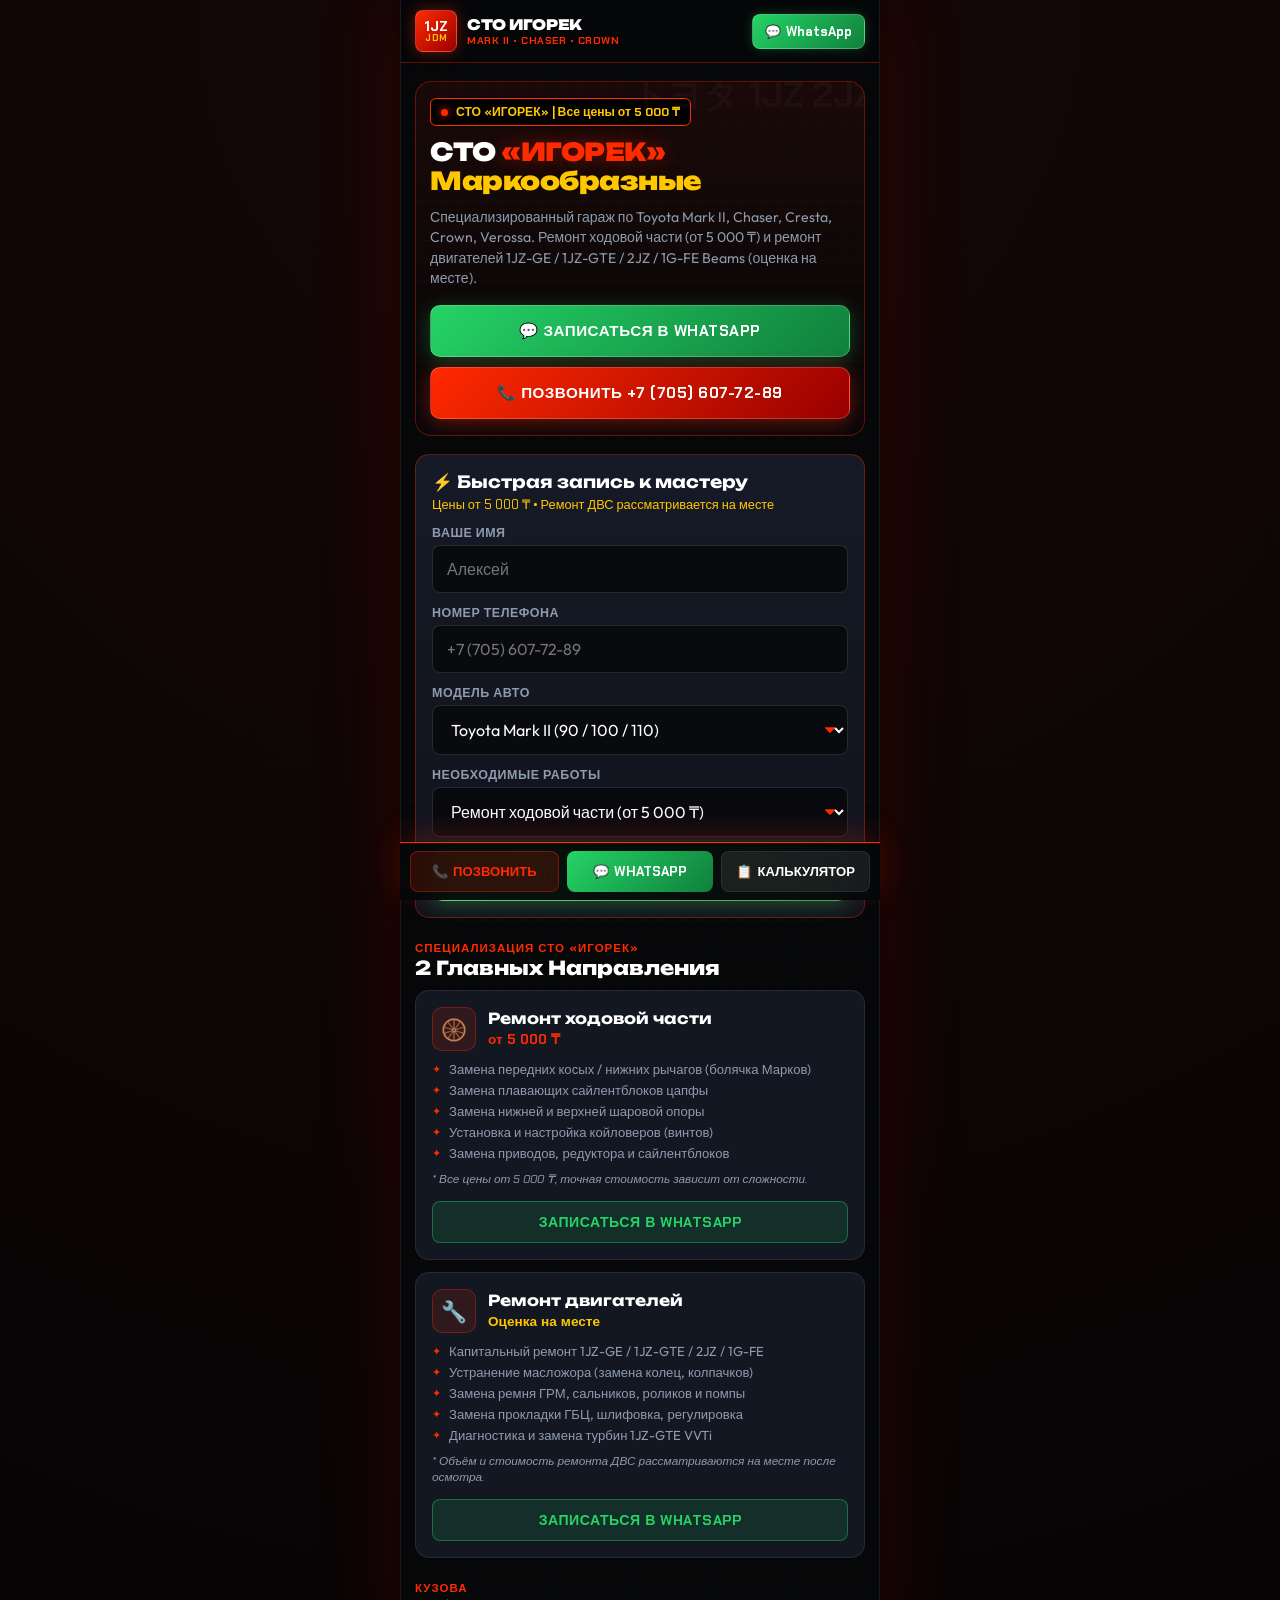
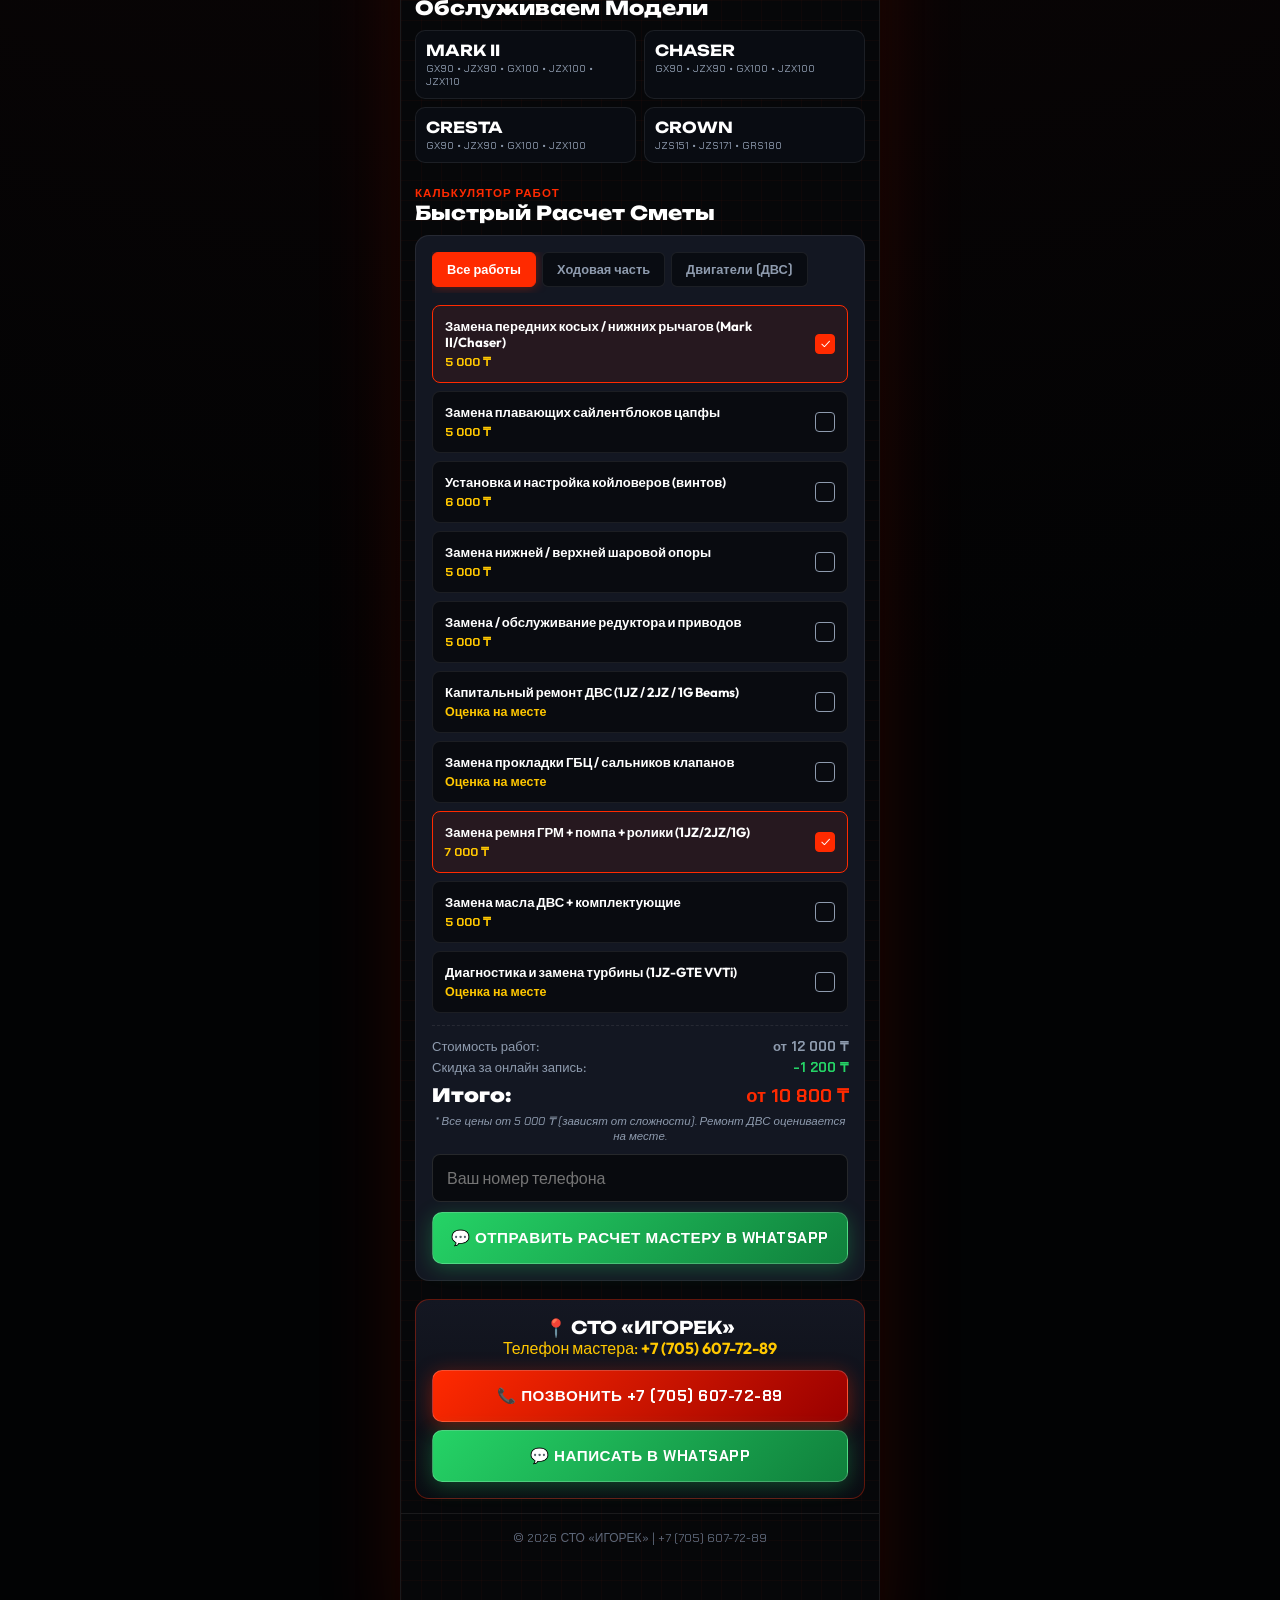
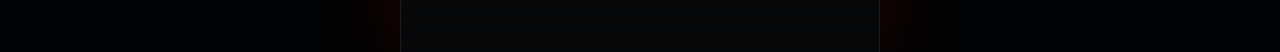
==== index.html @ bbb69438 "Redesign landing page to high-end brutalist JDM performance aesthetic with custom Unbounded and Chak" ====
<!DOCTYPE html>
<html lang="ru">
<head>
  <meta charset="UTF-8">
  <meta name="viewport" content="width=device-width, initial-scale=1.0, maximum-scale=1.0, minimum-scale=1.0, user-scalable=no, shrink-to-fit=no, viewport-fit=cover">
  <meta name="apple-mobile-web-app-capable" content="yes">
  <meta name="apple-mobile-web-app-status-bar-style" content="black-translucent">
  <meta name="apple-mobile-web-app-title" content="СТО ИГОРЕК">
  <title>СТО «ИГОРЕК» — Специализированный Ремонт Маркообразных Mark II / Chaser / Cresta / Crown | +7 (705) 607-72-89</title>
  <meta name="description" content="Специализированный автосервис СТО «ИГОРЕК» по ремонту маркообразных авто (Toyota Mark II, Chaser, Cresta, Crown, Verossa). Ремонт ходовой части (от 5 000 ₸), ремонт двигателей 1JZ, 2JZ, 1G Beams (оценка на месте). +7 (705) 607-72-89.">
  <meta name="theme-color" content="#FF2A00">
  <link rel="manifest" href="manifest.json">

  <!-- Google Fonts -->
  <link rel="preconnect" href="https://fonts.googleapis.com">
  <link rel="preconnect" href="https://fonts.gstatic.com" crossorigin>
  <link href="https://fonts.googleapis.com/css2?family=Chakra+Petch:ital,wght@0,600;0,700;1,700;1,800&family=Outfit:wght@400;500;600;700&family=Unbounded:wght@700;800;900&display=swap" rel="stylesheet">

  <!-- Stylesheet -->
  <link rel="stylesheet" href="css/style.css?v=jdm_brutal_v10">
</head>
<body>

  <div class="app-wrapper">
    <div class="bg-grid"></div>

    <!-- HEADER -->
    <header class="header">
      <div class="header-container">
        <a href="#" class="brand-logo">
          <div class="logo-icon">
            1JZ
            <span>JDM</span>
          </div>
          <div class="logo-text">
            <span class="brand-title">СТО ИГОРЕК</span>
            <span class="brand-subtitle">MARK II • CHASER • CROWN</span>
          </div>
        </a>

        <div class="header-right">
          <a href="https://wa.me/77056077289" target="_blank" class="btn-head-wa">
            <span>💬</span> WhatsApp
          </a>
        </div>
      </div>
    </header>

    <!-- MAIN CONTENT AREA -->
    <main class="main-content">

      <!-- HERO SECTION -->
      <section class="hero-section">
        <div class="promo-pill">
          <span class="pulse-dot"></span>
          <span>СТО «ИГОРЕК» | Все цены от 5 000 ₸</span>
        </div>

        <h1 class="hero-title">
          СТО <span class="text-red">«ИГОРЕК»</span><br>
          <span class="text-yellow">Маркообразные</span>
        </h1>

        <p class="hero-desc">
          Специализированный гараж по Toyota Mark II, Chaser, Cresta, Crown, Verossa. Ремонт ходовой части (от 5 000 ₸) и ремонт двигателей 1JZ-GE / 1JZ-GTE / 2JZ / 1G-FE Beams (оценка на месте).
        </p>

        <div class="hero-buttons">
          <a href="https://wa.me/77056077289?text=%D0%97%D0%B4%D1%80%D0%B0%D0%B2%D1%81%D1%82%D0%B2%D1%83%D0%B9%D1%82%D0%B5!%20%D0%A5%D0%BE%D1%87%D1%83%20%D0%B7%D0%B0%D0%BF%D0%B8%D1%81%D0%B0%D1%82%D1%8C%D1%81%D1%8F%20%D0%BD%D0%B0%20%D0%BE%D1%81%D0%BC%D0%BE%D1%82%D1%80%20%D0%B8%20%D1%80%D0%B5%D0%BC%D0%BE%D0%BD%D1%82%20%D0%B2%20%D0%A1%D0%A2%D0%9E%20%D0%98%D0%B3%D0%BE%D1%80%D0%B5%D0%BA" target="_blank" class="btn btn-wa btn-lg">
            💬 Записаться в WhatsApp
          </a>
          <a href="tel:+77056077289" class="btn btn-call btn-lg">
            📞 Позвонить +7 (705) 607-72-89
          </a>
        </div>
      </section>

      <!-- EXPRESS BOOKING CARD -->
      <section class="card-section">
        <div class="app-card form-card">
          <div class="card-header">
            <h3>⚡ Быстрая запись к мастеру</h3>
            <p>Цены от 5 000 ₸ • Ремонт ДВС рассматривается на месте</p>
          </div>

          <form id="express-mobile-form">
            <div class="form-group">
              <label>Ваше имя</label>
              <input type="text" class="form-input" placeholder="Алексей" required>
            </div>
            <div class="form-group">
              <label>Номер телефона</label>
              <input type="tel" class="form-input" placeholder="+7 (705) 607-72-89" required>
            </div>
            <div class="form-group">
              <label>Модель авто</label>
              <select class="form-select">
                <option value="Mark II 90/100/110">Toyota Mark II (90 / 100 / 110)</option>
                <option value="Chaser 90/100">Toyota Chaser (90 / 100)</option>
                <option value="Cresta 90/100">Toyota Cresta (90 / 100)</option>
                <option value="Crown 150/170/180">Toyota Crown (150 / 170 / 180)</option>
                <option value="Verossa / Aristo / Altezza">Toyota Verossa / Aristo / Altezza</option>
              </select>
            </div>
            <div class="form-group">
              <label>Необходимые работы</label>
              <select class="form-select">
                <option value="Ремонт ходовой части (от 5 000 ₸)">Ремонт ходовой части (от 5 000 ₸)</option>
                <option value="Ремонт двигателей (рассматривается на месте)">Ремонт двигателей (рассматривается на месте)</option>
              </select>
            </div>
            <button type="submit" class="btn btn-wa btn-full">
              💬 Отправить заявку мастеру
            </button>
          </form>
        </div>
      </section>

      <!-- CORE SERVICES LIST -->
      <section class="card-section">
        <div class="section-title-box">
          <span class="sub-tag">Специализация СТО «ИГОРЕК»</span>
          <h2>2 Главных Направления</h2>
        </div>

        <div class="services-stack">
          <!-- Service 1: Ходовая часть -->
          <div class="app-card service-box">
            <div class="service-top">
              <div class="service-ico">🛞</div>
              <div>
                <h4>Ремонт ходовой части</h4>
                <span class="price-tag">от 5 000 ₸</span>
              </div>
            </div>
            <ul class="service-checklist">
              <li>Замена передних косых / нижних рычагов (болячка Марков)</li>
              <li>Замена плавающих сайлентблоков цапфы</li>
              <li>Замена нижней и верхней шаровой опоры</li>
              <li>Установка и настройка койловеров (винтов)</li>
              <li>Замена приводов, редуктора и сайлентблоков</li>
            </ul>
            <p style="font-size: 0.74rem; color: var(--text-muted); font-style: italic; font-family: var(--font-tech);">
              * Все цены от 5 000 ₸, точная стоимость зависит от сложности.
            </p>
            <a href="https://wa.me/77056077289?text=%D0%9D%D1%83%D0%B6%D0%B5%D0%BD%20%D1%80%D0%B5%D0%BC%D0%BE%D0%BD%D1%82%20%D1%85%D0%BE%D0%B4%D0%BE%D0%B2%D0%BE%D0%B9%20%D1%87%D0%B0%D1%81%D1%82%D0%B8" target="_blank" class="btn btn-wa-sm" style="margin-top: 4px;">
              Записаться в WhatsApp
            </a>
          </div>

          <!-- Service 2: Двигатели -->
          <div class="app-card service-box">
            <div class="service-top">
              <div class="service-ico">🔧</div>
              <div>
                <h4>Ремонт двигателей</h4>
                <span class="price-tag" style="color: var(--jdm-yellow);">Оценка на месте</span>
              </div>
            </div>
            <ul class="service-checklist">
              <li>Капитальный ремонт 1JZ-GE / 1JZ-GTE / 2JZ / 1G-FE</li>
              <li>Устранение масложора (замена колец, колпачков)</li>
              <li>Замена ремня ГРМ, сальников, роликов и помпы</li>
              <li>Замена прокладки ГБЦ, шлифовка, регулировка</li>
              <li>Диагностика и замена турбин 1JZ-GTE VVTi</li>
            </ul>
            <p style="font-size: 0.74rem; color: var(--text-muted); font-style: italic; font-family: var(--font-tech);">
              * Объём и стоимость ремонта ДВС рассматриваются на месте после осмотра.
            </p>
            <a href="https://wa.me/77056077289?text=%D0%9D%D1%83%D0%B6%D0%B5%D0%BD%20%D1%80%D0%B5%D0%BC%D0%BE%D0%BD%D1%82%20%D0%B4%D0%B2%D0%B8%D0%B3%D0%B0%D1%82%D0%B5%D0%BB%D1%8F.%20%D0%A5%D0%BE%D1%87%D1%83%20%D0%BF%D1%80%D0%B8%D0%B5%D0%B7%D0%B0%D1%82%D1%8C%20%D0%BD%D0%B0%20%D0%BE%D1%81%D0%BC%D0%BE%D1%82%D1%80." target="_blank" class="btn btn-wa-sm" style="margin-top: 4px;">
              Записаться в WhatsApp
            </a>
          </div>
        </div>
      </section>

      <!-- SUPPORTED JDM MODELS -->
      <section class="card-section">
        <div class="section-title-box">
          <span class="sub-tag">Кузова</span>
          <h2>Обслуживаем Модели</h2>
        </div>

        <div class="models-horizontal">
          <div class="model-badge-card">
            <strong>MARK II</strong>
            <span>GX90 • JZX90 • GX100 • JZX100 • JZX110</span>
          </div>
          <div class="model-badge-card">
            <strong>CHASER</strong>
            <span>GX90 • JZX90 • GX100 • JZX100</span>
          </div>
          <div class="model-badge-card">
            <strong>CRESTA</strong>
            <span>GX90 • JZX90 • GX100 • JZX100</span>
          </div>
          <div class="model-badge-card">
            <strong>CROWN</strong>
            <span>JZS151 • JZS171 • GRS180</span>
          </div>
        </div>
      </section>

      <!-- MOBILE CALCULATOR -->
      <section class="card-section" id="calculator">
        <div class="section-title-box">
          <span class="sub-tag">Калькулятор работ</span>
          <h2>Быстрый Расчет Сметы</h2>
        </div>

        <div class="app-card calc-card">
          <div class="calc-tabs-scroll">
            <button class="calc-tab active" data-category="all">Все работы</button>
            <button class="calc-tab" data-category="susp">Ходовая часть</button>
            <button class="calc-tab" data-category="eng">Двигатели (ДВС)</button>
          </div>

          <div class="calc-list" id="calc-items">
            <!-- JS Injection -->
          </div>

          <div class="calc-result-bar">
            <div class="result-row">
              <span>Стоимость работ:</span>
              <strong id="calc-subtotal" style="font-family: var(--font-tech);">от 5 000 ₸</strong>
            </div>
            <div class="result-row">
              <span>Скидка за онлайн запись:</span>
              <span class="discount-badge" id="calc-discount">-10%</span>
            </div>
            <div class="result-total">
              <span>Итого:</span>
              <span id="calc-final" class="total-price">от 5 000 ₸</span>
            </div>
            <p style="font-size: 0.72rem; color: var(--text-muted); font-style: italic; font-family: var(--font-tech); text-align: center; margin-top: 6px;">
              * Все цены от 5 000 ₸ (зависят от сложности). Ремонт ДВС оценивается на месте.
            </p>
            <form id="calc-submit-form">
              <input type="tel" class="form-input" placeholder="Ваш номер телефона" required style="margin-top: 10px;">
              <button type="submit" class="btn btn-wa btn-full" style="margin-top: 10px;">
                💬 Отправить расчет мастеру в WhatsApp
              </button>
            </form>
          </div>
        </div>
      </section>

      <!-- CONTACTS -->
      <section class="card-section" id="contacts">
        <div class="app-card contacts-card">
          <div class="contact-header">
            <h3>📍 СТО «ИГОРЕК»</h3>
            <p style="color: var(--jdm-yellow);">Телефон мастера: <strong>+7 (705) 607-72-89</strong></p>
          </div>

          <div class="contact-buttons">
            <a href="tel:+77056077289" class="btn btn-call btn-full">
              📞 Позвонить +7 (705) 607-72-89
            </a>
            <a href="https://wa.me/77056077289" target="_blank" class="btn btn-wa btn-full">
              💬 Написать в WhatsApp
            </a>
          </div>
        </div>
      </section>

    </main>

    <!-- FOOTER -->
    <footer class="app-footer">
      <div>© 2026 СТО «ИГОРЕК» | +7 (705) 607-72-89</div>
    </footer>

    <!-- MOBILE AUTOMATION BOTTOM FIXED DOCK -->
    <div class="mobile-fixed-dock">
      <div class="dock-inner">
        <a href="tel:+77056077289" class="dock-item dock-item-call">
          <span class="dock-ico">📞</span>
          <span>Позвонить</span>
        </a>
        <a href="https://wa.me/77056077289?text=%D0%97%D0%B4%D1%80%D0%B0%D0%B2%D1%81%D1%82%D0%B2%D1%83%D0%B9%D1%82%D0%B5!%20%D0%A5%D0%BE%D1%87%D1%83%20%D0%B7%D0%B0%D0%BF%D0%B8%D1%81%D0%B0%D1%82%D1%8C%D1%81%D1%8F%20%D0%BD%D0%B0%20%D1%80%D0%B5%D0%BC%D0%BE%D0%BD%D1%82" target="_blank" class="dock-item dock-item-wa">
          <span class="dock-ico">💬</span>
          <span>WhatsApp</span>
        </a>
        <a href="#calculator" class="dock-item dock-item-calc">
          <span class="dock-ico">📋</span>
          <span>Калькулятор</span>
        </a>
      </div>
    </div>
  </div>

  <script src="js/app.js?v=jdm_brutal_v10"></script>
</body>
</html>
---- css/style.css ----
/* СТО «ИГОРЕК» — BRUTALIST JDM PERFORMANCE MOBILE APP UI */
@import url('https://fonts.googleapis.com/css2?family=Chakra+Petch:ital,wght@0,600;0,700;1,700;1,800&family=Unbounded:wght@700;800;900&family=Outfit:wght@400;500;600;700&display=swap');

:root {
  --bg-main: #060709;
  --bg-surface: #0E1117;
  --bg-card: #131722;
  --bg-card-hover: #1A2030;
  
  --trd-red: #FF2A00;
  --trd-red-glow: rgba(255, 42, 0, 0.4);
  --trd-orange: #FF6600;
  --jdm-yellow: #FFC700;
  --wa-green: #25D366;
  
  --border-dark: rgba(255, 255, 255, 0.08);
  --border-red: rgba(255, 42, 0, 0.35);
  --border-gold: rgba(255, 199, 0, 0.3);

  --text-white: #FFFFFF;
  --text-muted: #8E9BAE;
  --text-dim: #5C6779;

  --font-head: 'Unbounded', -apple-system, sans-serif;
  --font-tech: 'Chakra Petch', -apple-system, sans-serif;
  --font-body: 'Outfit', -apple-system, sans-serif;
}

/* GLOBAL RESET & STATIC NO-ZOOM BOUNDS */
*, *::before, *::after {
  box-sizing: border-box;
  margin: 0;
  padding: 0;
  -webkit-tap-highlight-color: transparent;
  touch-action: manipulation;
}

html {
  font-size: 16px;
  background-color: #020304;
  color: var(--text-white);
  font-family: var(--font-body);
  -webkit-text-size-adjust: 100%;
  -ms-text-size-adjust: 100%;
  scroll-behavior: smooth;
  touch-action: pan-x pan-y;
}

body {
  width: 100%;
  min-height: 100vh;
  display: flex;
  justify-content: center;
  overflow-x: hidden;
  touch-action: pan-x pan-y;
  background: radial-gradient(circle at 50% 0%, #160707 0%, #020304 70%);
}

/* SMARTPHONE APP WRAPPER CONTAINER */
.app-wrapper {
  width: 100%;
  max-width: 480px;
  background-color: var(--bg-main);
  min-height: 100vh;
  position: relative;
  padding-bottom: calc(90px + env(safe-area-inset-bottom));
  box-shadow: 0 0 80px rgba(255, 42, 0, 0.15), 0 0 30px rgba(0, 0, 0, 0.9);
  border-left: 1px solid var(--border-dark);
  border-right: 1px solid var(--border-dark);
}

.bg-grid {
  position: absolute;
  inset: 0;
  background-image: 
    linear-gradient(to right, rgba(255, 42, 0, 0.03) 1px, transparent 1px),
    linear-gradient(to bottom, rgba(255, 42, 0, 0.03) 1px, transparent 1px);
  background-size: 20px 20px;
  pointer-events: none;
  z-index: 0;
}

/* HEADER WITH JDM KANJI BADGE */
.header {
  position: sticky;
  top: 0;
  z-index: 100;
  background: rgba(6, 7, 9, 0.92);
  backdrop-filter: blur(20px);
  -webkit-backdrop-filter: blur(20px);
  border-bottom: 1px solid var(--border-red);
  padding: 10px 14px;
}

.header-container {
  display: flex;
  align-items: center;
  justify-content: space-between;
  gap: 8px;
}

.brand-logo {
  display: flex;
  align-items: center;
  gap: 10px;
  text-decoration: none;
}

.logo-icon {
  width: 42px;
  height: 42px;
  background: linear-gradient(135deg, var(--trd-red), #990000);
  border-radius: 8px;
  display: flex;
  flex-direction: column;
  align-items: center;
  justify-content: center;
  color: #FFF;
  font-family: var(--font-tech);
  font-weight: 800;
  font-size: 0.9rem;
  line-height: 1;
  box-shadow: 0 0 15px var(--trd-red-glow);
  border: 1px solid rgba(255, 255, 255, 0.2);
}

.logo-icon span {
  font-size: 0.55rem;
  letter-spacing: 1px;
  color: var(--jdm-yellow);
}

.logo-text {
  display: flex;
  flex-direction: column;
}

.brand-title {
  font-family: var(--font-head);
  font-size: 0.9rem;
  font-weight: 900;
  color: #FFF;
  letter-spacing: -0.3px;
}

.brand-subtitle {
  font-family: var(--font-tech);
  font-size: 0.65rem;
  color: var(--trd-red);
  font-weight: 700;
  letter-spacing: 0.5px;
}

.btn-head-wa {
  display: inline-flex;
  align-items: center;
  gap: 5px;
  background: linear-gradient(135deg, var(--wa-green), #10803C);
  color: #FFF;
  text-decoration: none;
  font-family: var(--font-tech);
  font-size: 0.8rem;
  font-weight: 700;
  padding: 8px 12px;
  border-radius: 8px;
  box-shadow: 0 0 12px rgba(37, 211, 102, 0.25);
  border: 1px solid rgba(255, 255, 255, 0.2);
}

/* MAIN CONTENT */
.main-content {
  position: relative;
  z-index: 1;
  padding: 14px;
  display: flex;
  flex-direction: column;
  gap: 18px;
}

/* HERO SECTION */
.hero-section {
  display: flex;
  flex-direction: column;
  gap: 12px;
  margin-top: 4px;
  background: linear-gradient(180deg, rgba(255, 42, 0, 0.08) 0%, rgba(0, 0, 0, 0) 100%);
  padding: 16px 14px;
  border-radius: 16px;
  border: 1px solid var(--border-red);
  position: relative;
  overflow: hidden;
}

.hero-section::before {
  content: "トヨタ 1JZ 2JZ";
  position: absolute;
  top: -10px;
  right: -10px;
  font-family: var(--font-tech);
  font-size: 2.2rem;
  font-weight: 800;
  color: rgba(255, 255, 255, 0.03);
  pointer-events: none;
}

.promo-pill {
  display: inline-flex;
  align-items: center;
  gap: 8px;
  background: #000;
  border: 1px solid var(--trd-red);
  padding: 5px 10px;
  border-radius: 6px;
  width: fit-content;
  font-family: var(--font-tech);
  font-size: 0.76rem;
  color: var(--jdm-yellow);
  font-weight: 700;
}

.pulse-dot {
  width: 7px;
  height: 7px;
  background-color: var(--trd-red);
  border-radius: 50%;
  box-shadow: 0 0 8px var(--trd-red);
}

.hero-title {
  font-family: var(--font-head);
  font-size: 1.55rem;
  font-weight: 900;
  line-height: 1.15;
  color: #FFF;
  letter-spacing: -0.5px;
}

.text-red {
  color: var(--trd-red);
  text-shadow: 0 0 20px var(--trd-red-glow);
}

.text-yellow {
  color: var(--jdm-yellow);
}

.hero-desc {
  font-size: 0.88rem;
  color: var(--text-muted);
  line-height: 1.45;
}

.hero-buttons {
  display: flex;
  flex-direction: column;
  gap: 10px;
  margin-top: 4px;
}

/* BUTTONS */
.btn {
  display: flex;
  align-items: center;
  justify-content: center;
  gap: 8px;
  padding: 15px 16px;
  border-radius: 10px;
  font-family: var(--font-tech);
  font-weight: 700;
  font-size: 0.95rem;
  text-decoration: none;
  border: none;
  cursor: pointer;
  text-transform: uppercase;
  letter-spacing: 0.5px;
  transition: transform 0.1s ease, box-shadow 0.2s ease;
}

.btn:active {
  transform: scale(0.98);
}

.btn-wa {
  background: linear-gradient(135deg, #25D366, #10803C);
  color: #FFF;
  box-shadow: 0 4px 20px rgba(37, 211, 102, 0.3);
  border: 1px solid rgba(255, 255, 255, 0.2);
}

.btn-call {
  background: linear-gradient(135deg, var(--trd-red), #990000);
  color: #FFF;
  box-shadow: 0 4px 20px var(--trd-red-glow);
  border: 1px solid rgba(255, 255, 255, 0.2);
}

.btn-wa-sm {
  display: inline-flex;
  align-items: center;
  justify-content: center;
  gap: 6px;
  background: rgba(37, 211, 102, 0.12);
  border: 1px solid rgba(37, 211, 102, 0.4);
  color: #25D366;
  padding: 11px 14px;
  border-radius: 8px;
  font-family: var(--font-tech);
  font-size: 0.88rem;
  font-weight: 700;
  text-decoration: none;
  width: 100%;
}

.btn-full {
  width: 100%;
}

/* CARDS & CONTAINERS */
.app-card {
  background: var(--bg-card);
  border: 1px solid var(--border-dark);
  border-radius: 14px;
  padding: 16px;
  position: relative;
}

.card-section {
  position: relative;
}

.form-card {
  border-color: var(--border-red);
  background: linear-gradient(180deg, #161A26 0%, #10131D 100%);
}

.card-header h3 {
  font-family: var(--font-head);
  font-size: 1.05rem;
  color: #FFF;
  margin-bottom: 4px;
}

.card-header p {
  font-size: 0.8rem;
  color: var(--jdm-yellow);
  margin-bottom: 12px;
  font-family: var(--font-tech);
}

/* FORM CONTROLS (iOS 16px FIX) */
.form-group {
  margin-bottom: 12px;
}

.form-group label {
  display: block;
  font-family: var(--font-tech);
  font-size: 0.78rem;
  font-weight: 700;
  color: var(--text-muted);
  margin-bottom: 4px;
  text-transform: uppercase;
  letter-spacing: 0.5px;
}

.form-input, .form-select {
  width: 100%;
  padding: 13px 14px;
  background: #080A0E;
  border: 1px solid rgba(255, 255, 255, 0.12);
  border-radius: 8px;
  color: #FFF;
  font-size: 16px !important; /* CRITICAL iOS zoom fix */
  font-family: var(--font-body);
  box-sizing: border-box;
}

.form-select {
  background-image: url("data:image/svg+xml;charset=US-ASCII,%3Csvg%20xmlns%3D%22http%3A%2F%2Fwww.w3.org%2F2000%2Fsvg%22%20width%3D%22292.4%22%20height%3D%22292.4%22%3E%3Cpath%20fill%3D%22%23FF2A00%22%20d%3D%22M287%2069.4a17.6%2017.6%200%200%200-13-5.4H18.4c-5%200-9.3%201.8-12.9%205.4A17.6%2017.6%200%200%200%200%2082.2c0%205%201.8%209.3%205.4%2012.9l128%20127.9c3.6%203.6%207.8%205.4%2012.8%205.4s9.2-1.8%2012.8-5.4L287%2095c3.5-3.5%205.4-7.8%205.4-12.8%200-5-1.9-9.2-5.5-12.8z%22%2F%3E%3C%2Fsvg%3E");
  background-repeat: no-repeat;
  background-position: right 12px center;
  background-size: 10px;
  padding-right: 32px;
}

.form-input:focus, .form-select:focus {
  outline: none;
  border-color: var(--trd-red);
  box-shadow: 0 0 10px var(--trd-red-glow);
}

/* SECTION TITLES */
.section-title-box {
  margin-bottom: 10px;
}

.sub-tag {
  color: var(--trd-red);
  font-family: var(--font-tech);
  font-size: 0.72rem;
  font-weight: 700;
  text-transform: uppercase;
  letter-spacing: 1px;
}

.section-title-box h2 {
  font-family: var(--font-head);
  font-size: 1.2rem;
  font-weight: 800;
  color: #FFF;
}

/* SERVICES STACK */
.services-stack {
  display: flex;
  flex-direction: column;
  gap: 12px;
}

.service-box {
  display: flex;
  flex-direction: column;
  gap: 10px;
  background: var(--bg-card);
  border: 1px solid var(--border-dark);
}

.service-top {
  display: flex;
  align-items: center;
  gap: 12px;
}

.service-ico {
  width: 44px;
  height: 44px;
  background: rgba(255, 42, 0, 0.12);
  border: 1px solid var(--border-red);
  border-radius: 10px;
  display: flex;
  align-items: center;
  justify-content: center;
  font-size: 1.3rem;
  flex-shrink: 0;
}

.service-top h4 {
  font-family: var(--font-head);
  font-size: 0.95rem;
  color: #FFF;
}

.price-tag {
  font-family: var(--font-tech);
  font-size: 0.85rem;
  color: var(--trd-red);
  font-weight: 700;
}

.service-checklist {
  list-style: none;
  display: flex;
  flex-direction: column;
  gap: 5px;
}

.service-checklist li {
  font-size: 0.82rem;
  color: var(--text-muted);
  display: flex;
  align-items: center;
  gap: 8px;
}

.service-checklist li::before {
  content: "✦";
  color: var(--trd-red);
  font-size: 0.7rem;
}

/* MODELS GRID */
.models-horizontal {
  display: grid;
  grid-template-columns: repeat(2, 1fr);
  gap: 8px;
}

.model-badge-card {
  background: #090C12;
  border: 1px solid var(--border-dark);
  border-radius: 10px;
  padding: 10px;
  display: flex;
  flex-direction: column;
  gap: 2px;
}

.model-badge-card strong {
  font-family: var(--font-head);
  font-size: 0.95rem;
  color: #FFF;
}

.model-badge-card span {
  font-family: var(--font-tech);
  font-size: 0.65rem;
  color: var(--text-muted);
}

/* CALCULATOR */
.calc-tabs-scroll {
  display: flex;
  gap: 6px;
  overflow-x: auto;
  padding-bottom: 6px;
  margin-bottom: 12px;
  -webkit-overflow-scrolling: touch;
}

.calc-tab {
  padding: 8px 14px;
  background: #090C12;
  border: 1px solid var(--border-dark);
  border-radius: 6px;
  color: var(--text-muted);
  font-family: var(--font-tech);
  font-size: 0.8rem;
  font-weight: 700;
  white-space: nowrap;
  cursor: pointer;
}

.calc-tab.active {
  background: var(--trd-red);
  color: #FFF;
  border-color: var(--trd-red);
  box-shadow: 0 0 12px var(--trd-red-glow);
}

.calc-list {
  display: flex;
  flex-direction: column;
  gap: 8px;
  margin-bottom: 12px;
}

.calc-item {
  background: #090B10;
  border: 1px solid var(--border-dark);
  padding: 12px;
  border-radius: 8px;
  display: flex;
  align-items: center;
  justify-content: space-between;
  gap: 10px;
  cursor: pointer;
}

.calc-item.selected {
  border-color: var(--trd-red);
  background: rgba(255, 42, 0, 0.08);
}

.calc-item-info strong {
  display: block;
  font-size: 0.82rem;
  color: #FFF;
}

.calc-item-info span {
  font-family: var(--font-tech);
  font-size: 0.78rem;
  color: var(--jdm-yellow);
  font-weight: 700;
}

.calc-checkbox {
  width: 20px;
  height: 20px;
  border: 1px solid var(--text-muted);
  border-radius: 4px;
  display: flex;
  align-items: center;
  justify-content: center;
  font-size: 0.75rem;
  flex-shrink: 0;
}

.calc-item.selected .calc-checkbox {
  background: var(--trd-red);
  border-color: var(--trd-red);
  color: #FFF;
}

.calc-result-bar {
  padding-top: 12px;
  border-top: 1px dashed var(--border-dark);
}

.result-row {
  display: flex;
  justify-content: space-between;
  font-size: 0.82rem;
  color: var(--text-muted);
  margin-bottom: 4px;
}

.discount-badge {
  color: var(--wa-green);
  font-family: var(--font-tech);
  font-weight: 700;
}

.result-total {
  display: flex;
  justify-content: space-between;
  align-items: center;
  font-family: var(--font-head);
  font-size: 1.15rem;
  font-weight: 900;
  margin-top: 8px;
}

.total-price {
  color: var(--trd-red);
  font-family: var(--font-tech);
}

/* CONTACTS CARD */
.contacts-card {
  display: flex;
  flex-direction: column;
  gap: 12px;
  text-align: center;
  background: linear-gradient(180deg, #141722 0%, #0A0C12 100%);
  border-color: var(--border-red);
}

.contact-header h3 {
  font-family: var(--font-head);
  font-size: 1.1rem;
  color: #FFF;
}

.contact-buttons {
  display: flex;
  flex-direction: column;
  gap: 8px;
}

/* FOOTER */
.app-footer {
  text-align: center;
  padding: 16px;
  font-family: var(--font-tech);
  font-size: 0.75rem;
  color: var(--text-dim);
  border-top: 1px solid var(--border-dark);
}

/* MOBILE AUTOMATION DOCK */
.mobile-fixed-dock {
  position: fixed;
  bottom: 0;
  left: 0;
  right: 0;
  width: 100%;
  max-width: 480px;
  margin: 0 auto;
  z-index: 9999;
  background: rgba(6, 7, 9, 0.95);
  backdrop-filter: blur(20px);
  -webkit-backdrop-filter: blur(20px);
  border-top: 1px solid var(--trd-red);
  padding-top: 8px;
  padding-left: 10px;
  padding-right: 10px;
  padding-bottom: max(8px, env(safe-area-inset-bottom));
  box-shadow: 0 -8px 30px rgba(255, 42, 0, 0.2);
}

.dock-inner {
  display: flex;
  gap: 8px;
}

.dock-item {
  flex: 1;
  display: flex;
  align-items: center;
  justify-content: center;
  gap: 5px;
  padding: 11px 4px;
  border-radius: 8px;
  text-decoration: none;
  font-family: var(--font-tech);
  font-size: 0.82rem;
  font-weight: 700;
  color: #FFF;
  text-transform: uppercase;
}

.dock-item-call {
  background: rgba(255, 42, 0, 0.15);
  border: 1px solid var(--border-red);
  color: var(--trd-red);
}

.dock-item-wa {
  background: linear-gradient(135deg, #25D366, #10803C);
  color: #FFF;
}

.dock-item-calc {
  background: rgba(255, 255, 255, 0.08);
  border: 1px solid var(--border-dark);
}

/* TOAST NOTIFICATION STYLING */
.toast-notification {
  position: fixed;
  top: 16px;
  left: 50%;
  transform: translate(-50%, -150%);
  width: 90%;
  max-width: 420px;
  background: #0D121B;
  border: 1px solid var(--wa-green);
  border-radius: 10px;
  padding: 12px 14px;
  color: #FFF;
  box-shadow: 0 10px 30px rgba(0, 0, 0, 0.8);
  z-index: 20000;
  display: flex;
  align-items: center;
  gap: 10px;
  transition: transform 0.4s cubic-bezier(0.16, 1, 0.3, 1);
  pointer-events: none;
}

.toast-notification.active {
  transform: translate(-50%, 0);
}
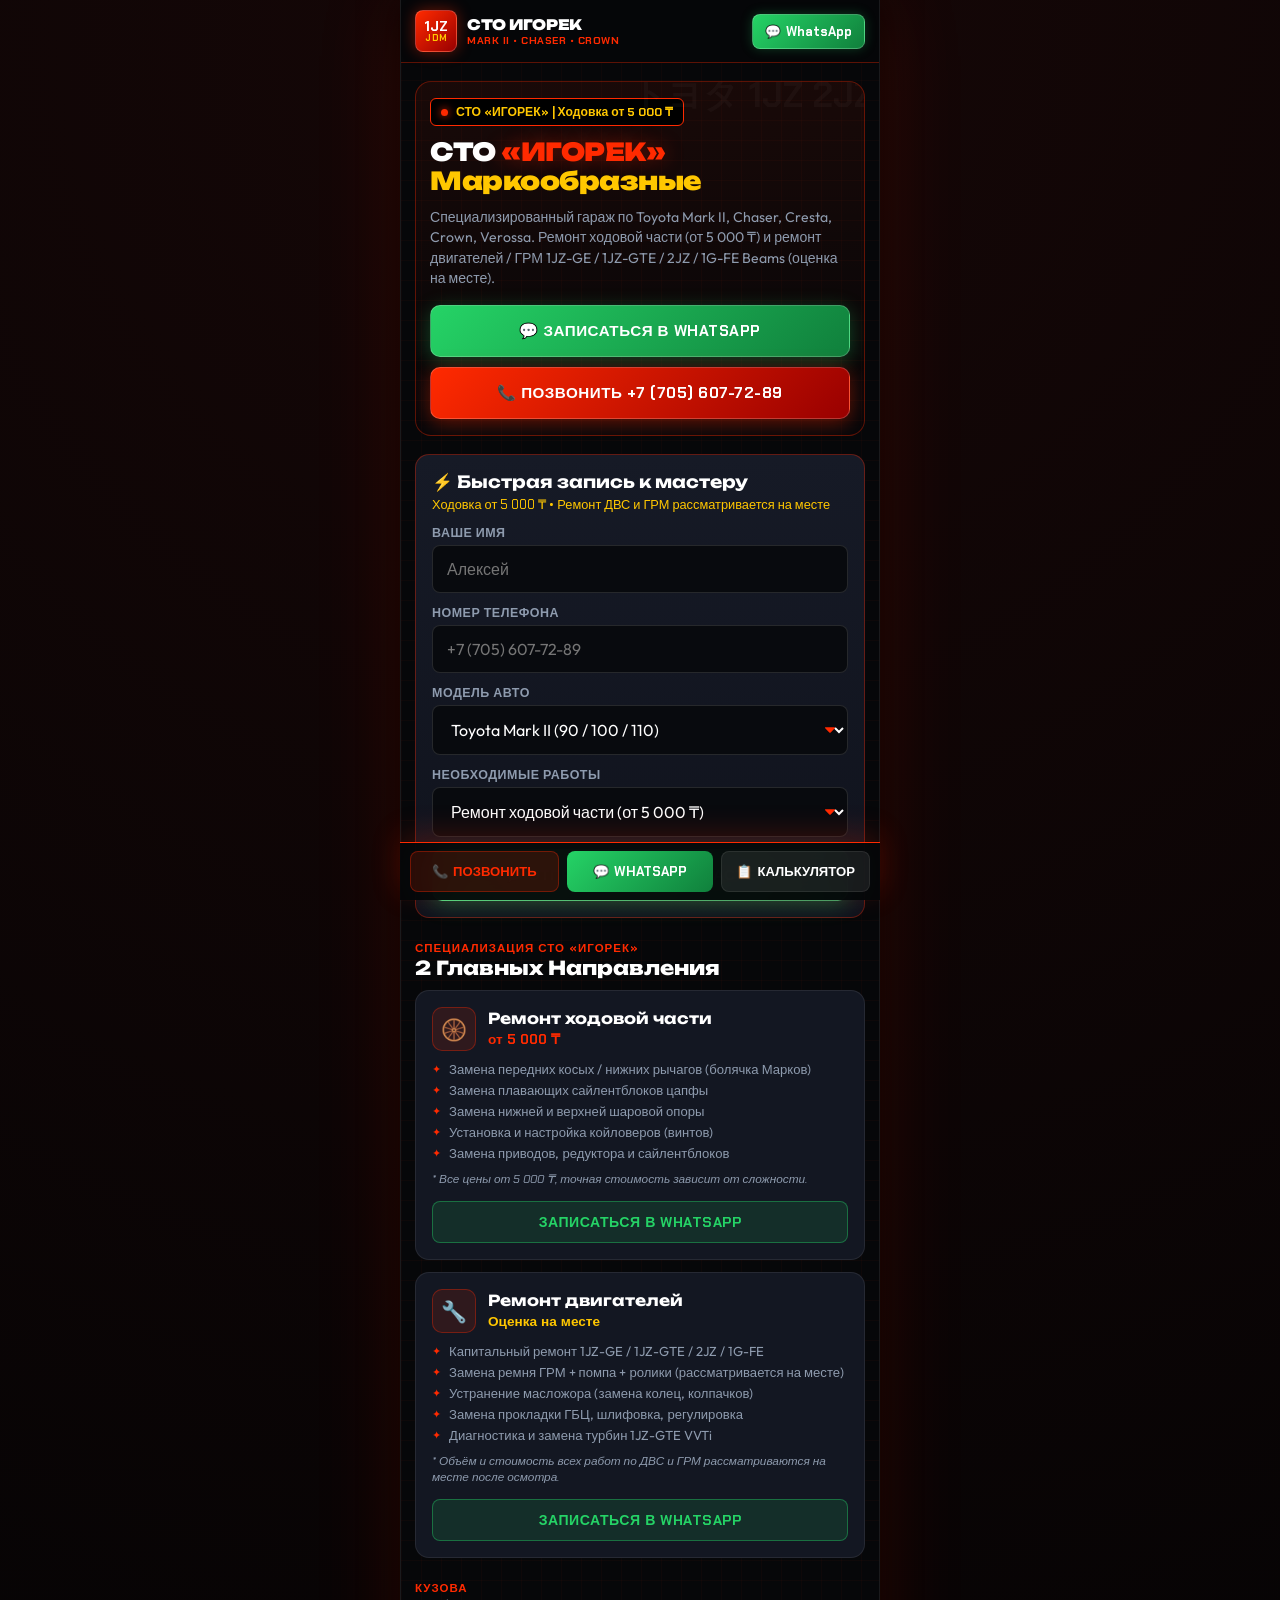
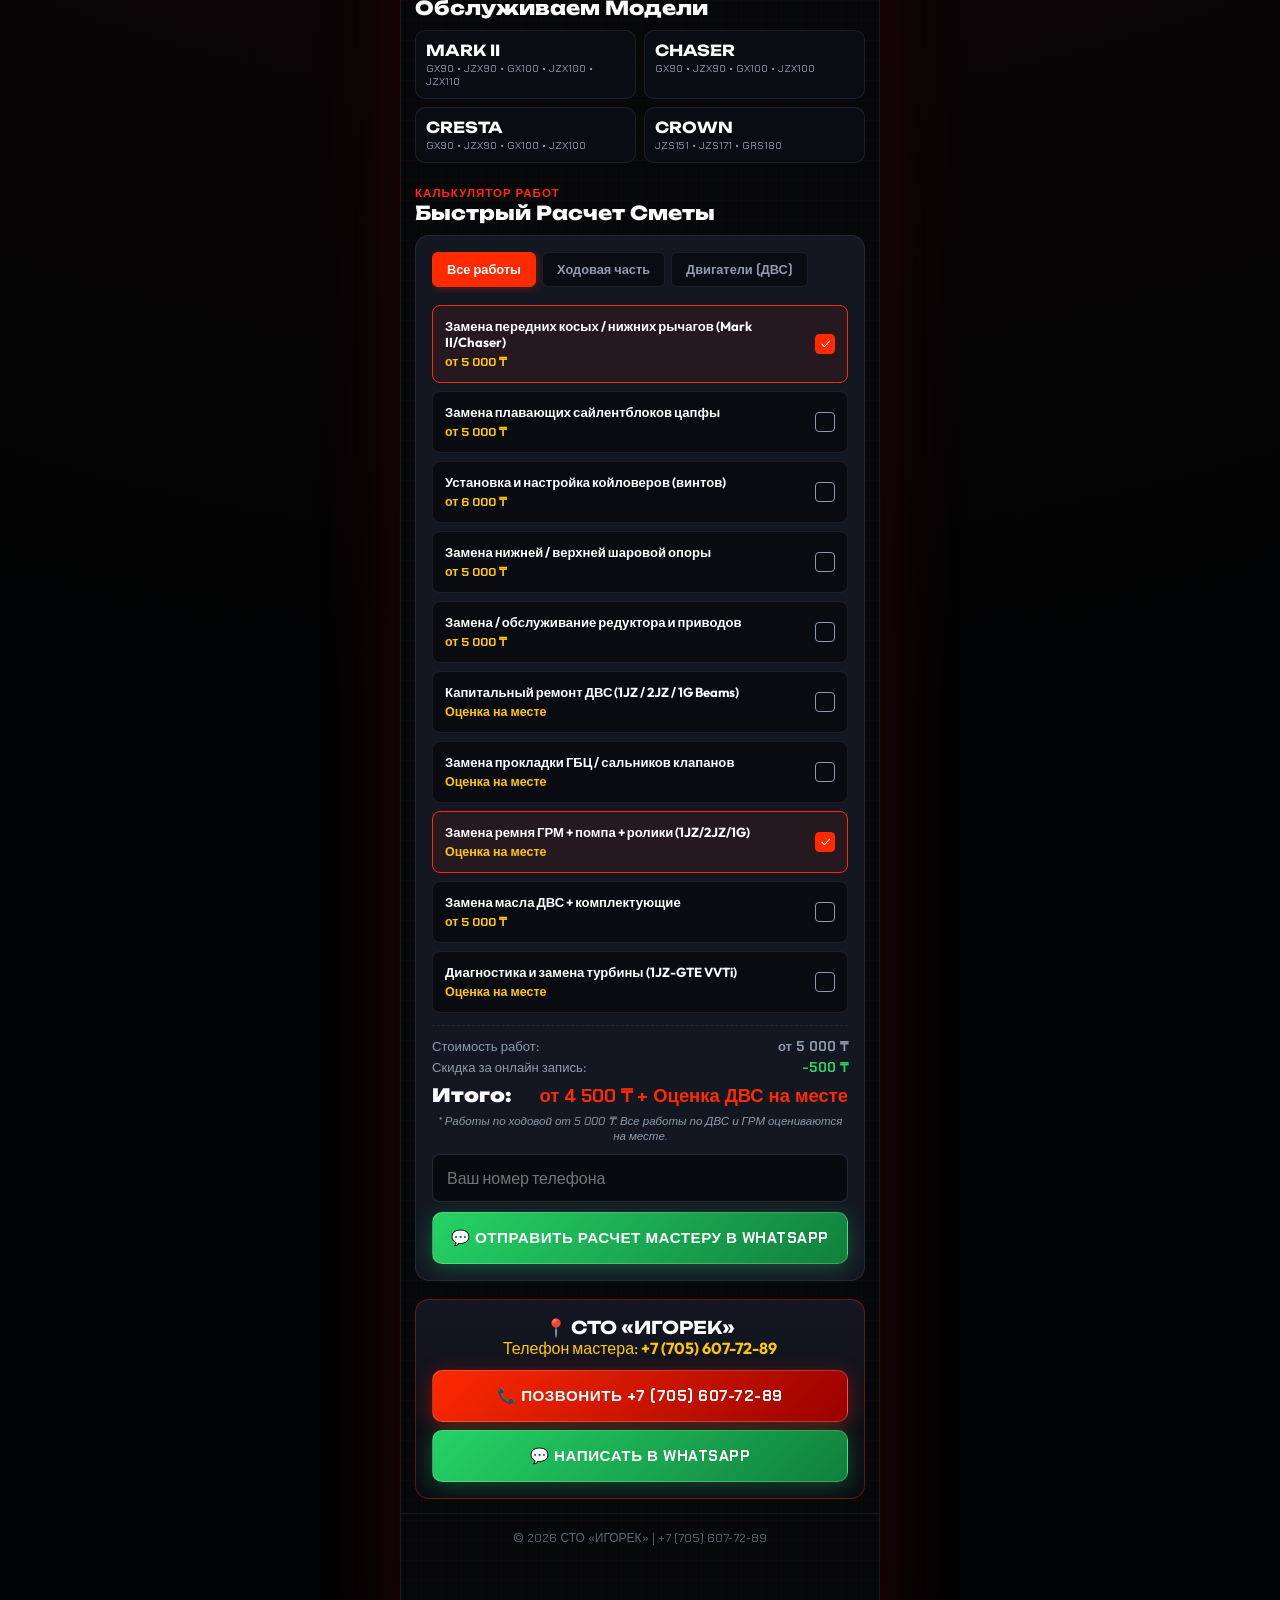
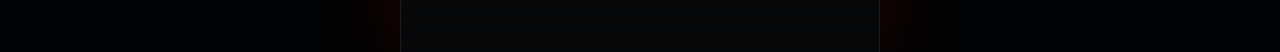
==== commit 422b23de: "Set timing belt (ГРМ) replacement price to on-site assessment as requested by user" ====
--- a/index.html
+++ b/index.html
@@ -17,7 +17,7 @@
   <link href="https://fonts.googleapis.com/css2?family=Chakra+Petch:ital,wght@0,600;0,700;1,700;1,800&family=Outfit:wght@400;500;600;700&family=Unbounded:wght@700;800;900&display=swap" rel="stylesheet">
 
   <!-- Stylesheet -->
-  <link rel="stylesheet" href="css/style.css?v=jdm_brutal_v10">
+  <link rel="stylesheet" href="css/style.css?v=grm_onsite_v11">
 </head>
 <body>
 
@@ -53,7 +53,7 @@
       <section class="hero-section">
         <div class="promo-pill">
           <span class="pulse-dot"></span>
-          <span>СТО «ИГОРЕК» | Все цены от 5 000 ₸</span>
+          <span>СТО «ИГОРЕК» | Ходовка от 5 000 ₸</span>
         </div>
 
         <h1 class="hero-title">
@@ -62,7 +62,7 @@
         </h1>
 
         <p class="hero-desc">
-          Специализированный гараж по Toyota Mark II, Chaser, Cresta, Crown, Verossa. Ремонт ходовой части (от 5 000 ₸) и ремонт двигателей 1JZ-GE / 1JZ-GTE / 2JZ / 1G-FE Beams (оценка на месте).
+          Специализированный гараж по Toyota Mark II, Chaser, Cresta, Crown, Verossa. Ремонт ходовой части (от 5 000 ₸) и ремонт двигателей / ГРМ 1JZ-GE / 1JZ-GTE / 2JZ / 1G-FE Beams (оценка на месте).
         </p>
 
         <div class="hero-buttons">
@@ -80,7 +80,7 @@
         <div class="app-card form-card">
           <div class="card-header">
             <h3>⚡ Быстрая запись к мастеру</h3>
-            <p>Цены от 5 000 ₸ • Ремонт ДВС рассматривается на месте</p>
+            <p>Ходовка от 5 000 ₸ • Ремонт ДВС и ГРМ рассматривается на месте</p>
           </div>
 
           <form id="express-mobile-form">
@@ -106,7 +106,7 @@
               <label>Необходимые работы</label>
               <select class="form-select">
                 <option value="Ремонт ходовой части (от 5 000 ₸)">Ремонт ходовой части (от 5 000 ₸)</option>
-                <option value="Ремонт двигателей (рассматривается на месте)">Ремонт двигателей (рассматривается на месте)</option>
+                <option value="Ремонт двигателей / ГРМ (рассматривается на месте)">Ремонт двигателей / ГРМ (рассматривается на месте)</option>
               </select>
             </div>
             <button type="submit" class="btn btn-wa btn-full">
@@ -159,13 +159,13 @@
             </div>
             <ul class="service-checklist">
               <li>Капитальный ремонт 1JZ-GE / 1JZ-GTE / 2JZ / 1G-FE</li>
+              <li>Замена ремня ГРМ + помпа + ролики (рассматривается на месте)</li>
               <li>Устранение масложора (замена колец, колпачков)</li>
-              <li>Замена ремня ГРМ, сальников, роликов и помпы</li>
               <li>Замена прокладки ГБЦ, шлифовка, регулировка</li>
               <li>Диагностика и замена турбин 1JZ-GTE VVTi</li>
             </ul>
             <p style="font-size: 0.74rem; color: var(--text-muted); font-style: italic; font-family: var(--font-tech);">
-              * Объём и стоимость ремонта ДВС рассматриваются на месте после осмотра.
+              * Объём и стоимость всех работ по ДВС и ГРМ рассматриваются на месте после осмотра.
             </p>
             <a href="https://wa.me/77056077289?text=%D0%9D%D1%83%D0%B6%D0%B5%D0%BD%20%D1%80%D0%B5%D0%BC%D0%BE%D0%BD%D1%82%20%D0%B4%D0%B2%D0%B8%D0%B3%D0%B0%D1%82%D0%B5%D0%BB%D1%8F.%20%D0%A5%D0%BE%D1%87%D1%83%20%D0%BF%D1%80%D0%B8%D0%B5%D0%B7%D0%B0%D1%82%D1%8C%20%D0%BD%D0%B0%20%D0%BE%D1%81%D0%BC%D0%BE%D1%82%D1%80." target="_blank" class="btn btn-wa-sm" style="margin-top: 4px;">
               Записаться в WhatsApp
@@ -233,7 +233,7 @@
               <span id="calc-final" class="total-price">от 5 000 ₸</span>
             </div>
             <p style="font-size: 0.72rem; color: var(--text-muted); font-style: italic; font-family: var(--font-tech); text-align: center; margin-top: 6px;">
-              * Все цены от 5 000 ₸ (зависят от сложности). Ремонт ДВС оценивается на месте.
+              * Работы по ходовой от 5 000 ₸. Все работы по ДВС и ГРМ оцениваются на месте.
             </p>
             <form id="calc-submit-form">
               <input type="tel" class="form-input" placeholder="Ваш номер телефона" required style="margin-top: 10px;">
@@ -290,6 +290,6 @@
     </div>
   </div>
 
-  <script src="js/app.js?v=jdm_brutal_v10"></script>
+  <script src="js/app.js?v=grm_onsite_v11"></script>
 </body>
 </html>
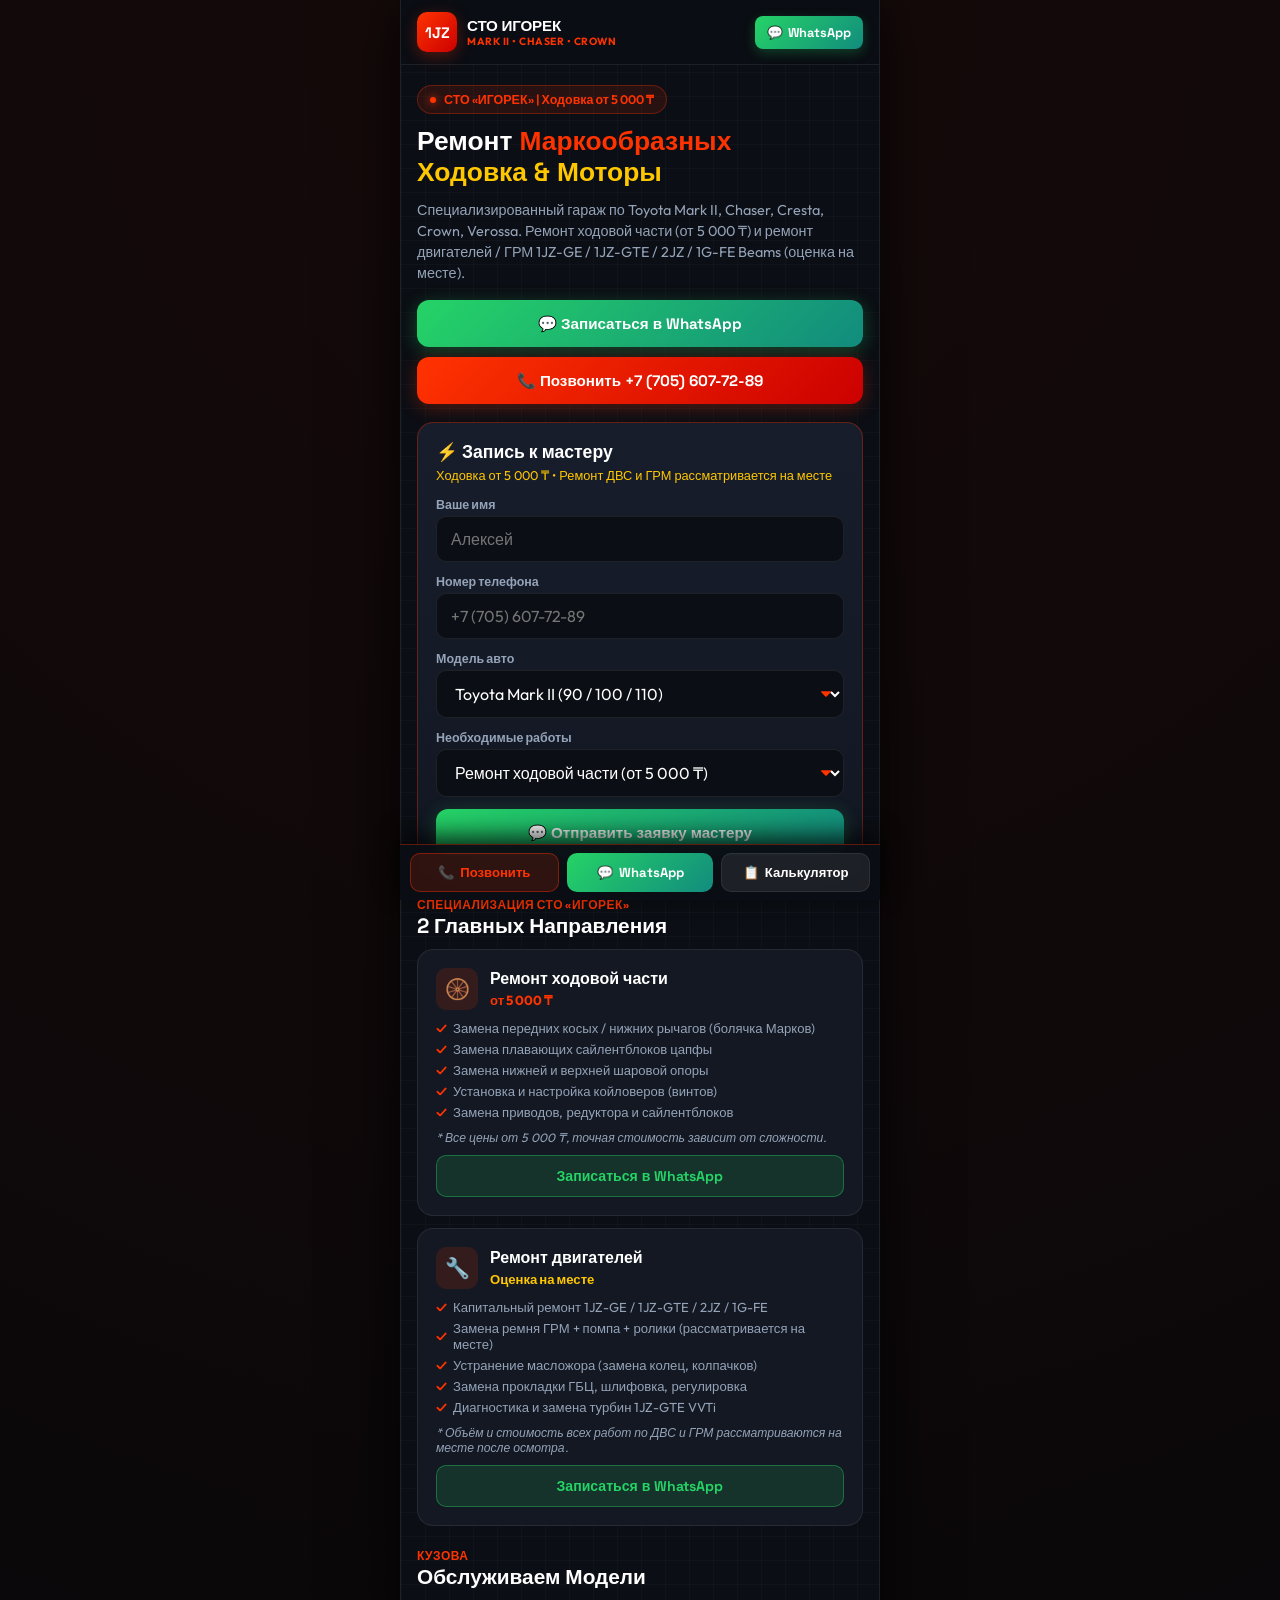
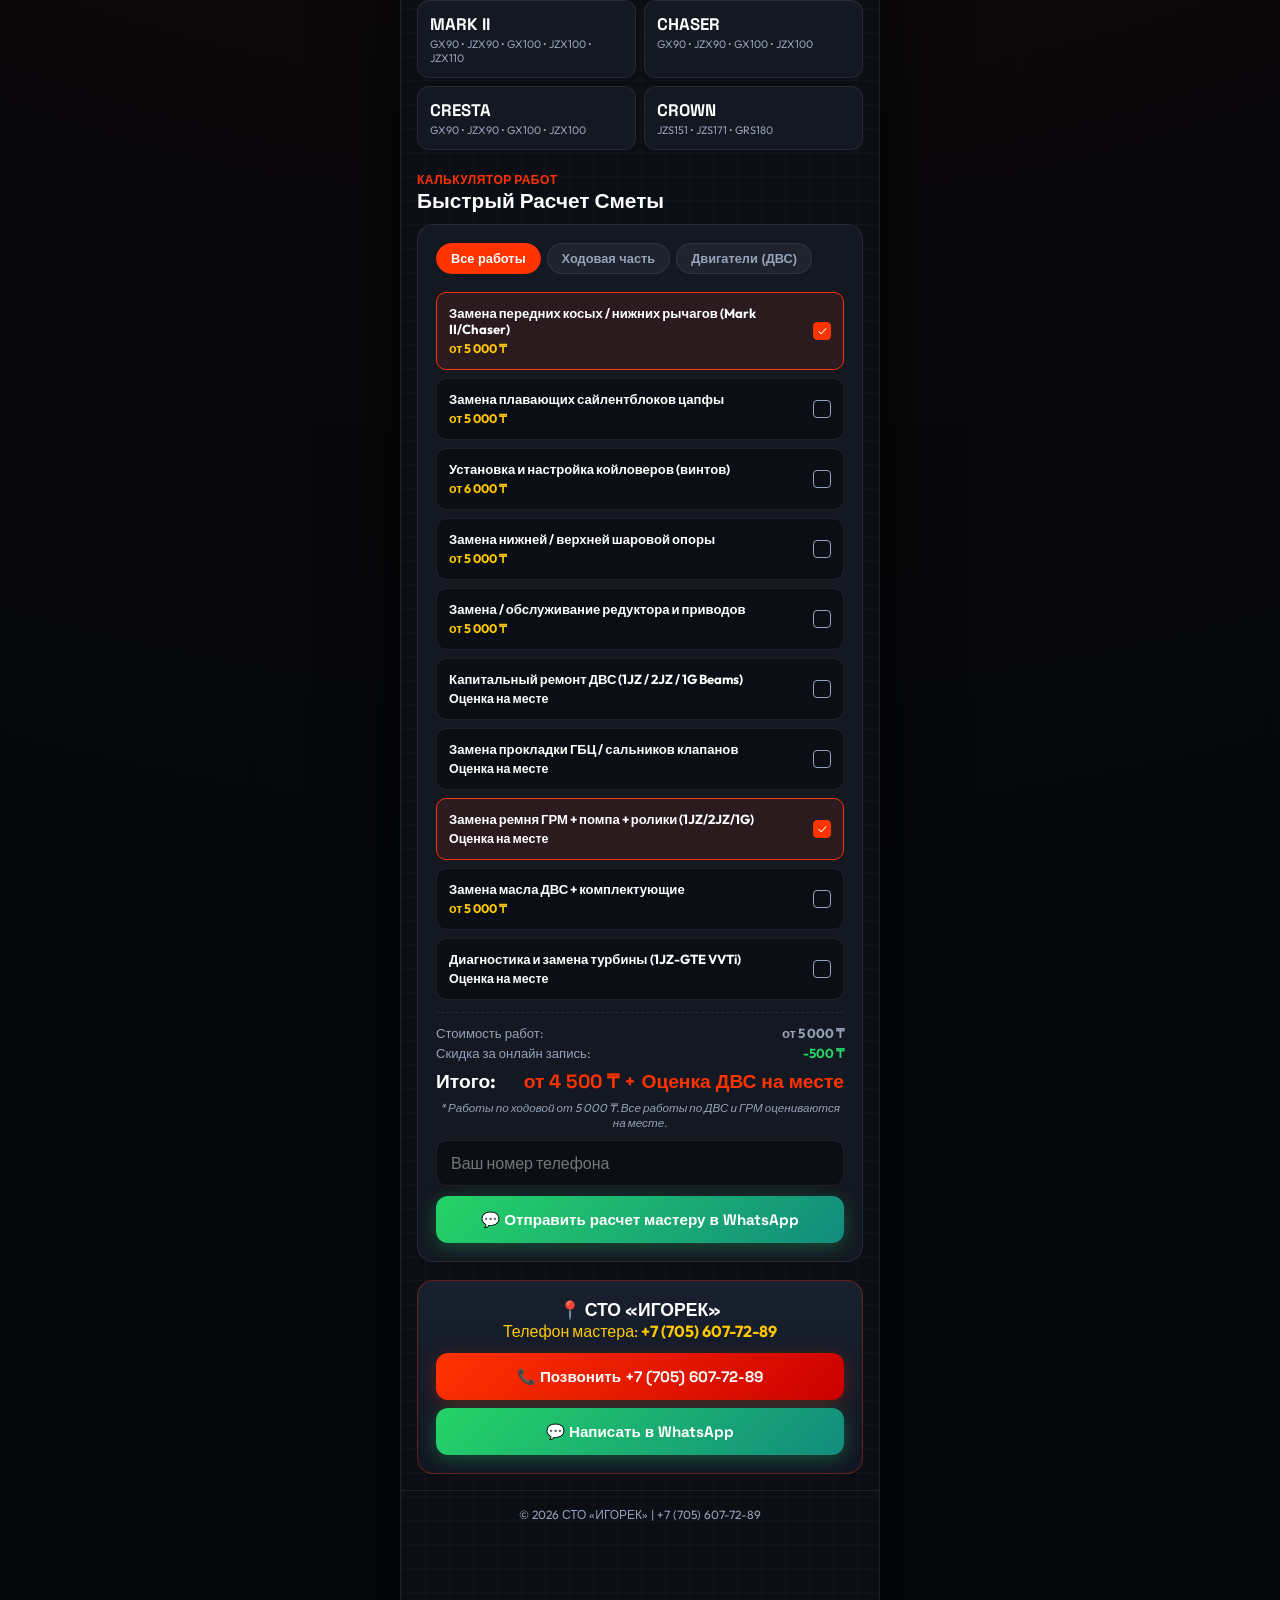
==== commit d3c128b1: "Softened design to clean modern sleek mobile UI with refined contrast and high readability" ====
--- a/index.html
+++ b/index.html
@@ -6,18 +6,18 @@
   <meta name="apple-mobile-web-app-capable" content="yes">
   <meta name="apple-mobile-web-app-status-bar-style" content="black-translucent">
   <meta name="apple-mobile-web-app-title" content="СТО ИГОРЕК">
-  <title>СТО «ИГОРЕК» — Специализированный Ремонт Маркообразных Mark II / Chaser / Cresta / Crown | +7 (705) 607-72-89</title>
+  <title>СТО «ИГОРЕК» — Ремонт Ходовой Части и Двигателей Mark II / Chaser / Crown | +7 (705) 607-72-89</title>
   <meta name="description" content="Специализированный автосервис СТО «ИГОРЕК» по ремонту маркообразных авто (Toyota Mark II, Chaser, Cresta, Crown, Verossa). Ремонт ходовой части (от 5 000 ₸), ремонт двигателей 1JZ, 2JZ, 1G Beams (оценка на месте). +7 (705) 607-72-89.">
-  <meta name="theme-color" content="#FF2A00">
+  <meta name="theme-color" content="#FF3300">
   <link rel="manifest" href="manifest.json">
 
   <!-- Google Fonts -->
   <link rel="preconnect" href="https://fonts.googleapis.com">
   <link rel="preconnect" href="https://fonts.gstatic.com" crossorigin>
-  <link href="https://fonts.googleapis.com/css2?family=Chakra+Petch:ital,wght@0,600;0,700;1,700;1,800&family=Outfit:wght@400;500;600;700&family=Unbounded:wght@700;800;900&display=swap" rel="stylesheet">
+  <link href="https://fonts.googleapis.com/css2?family=Outfit:wght@400;500;600;700;800&family=Space+Grotesk:wght@600;700;800&display=swap" rel="stylesheet">
 
   <!-- Stylesheet -->
-  <link rel="stylesheet" href="css/style.css?v=grm_onsite_v11">
+  <link rel="stylesheet" href="css/style.css?v=modern_sleek_v12">
 </head>
 <body>
 
@@ -28,10 +28,7 @@
     <header class="header">
       <div class="header-container">
         <a href="#" class="brand-logo">
-          <div class="logo-icon">
-            1JZ
-            <span>JDM</span>
-          </div>
+          <div class="logo-icon">1JZ</div>
           <div class="logo-text">
             <span class="brand-title">СТО ИГОРЕК</span>
             <span class="brand-subtitle">MARK II • CHASER • CROWN</span>
@@ -57,8 +54,8 @@
         </div>
 
         <h1 class="hero-title">
-          СТО <span class="text-red">«ИГОРЕК»</span><br>
-          <span class="text-yellow">Маркообразные</span>
+          Ремонт <span class="text-red">Маркообразных</span><br>
+          <span class="text-gold">Ходовка & Моторы</span>
         </h1>
 
         <p class="hero-desc">
@@ -79,7 +76,7 @@
       <section class="card-section">
         <div class="app-card form-card">
           <div class="card-header">
-            <h3>⚡ Быстрая запись к мастеру</h3>
+            <h3>⚡ Запись к мастеру</h3>
             <p>Ходовка от 5 000 ₸ • Ремонт ДВС и ГРМ рассматривается на месте</p>
           </div>
 
@@ -140,10 +137,10 @@
               <li>Установка и настройка койловеров (винтов)</li>
               <li>Замена приводов, редуктора и сайлентблоков</li>
             </ul>
-            <p style="font-size: 0.74rem; color: var(--text-muted); font-style: italic; font-family: var(--font-tech);">
+            <p style="font-size: 0.76rem; color: var(--text-muted); font-style: italic;">
               * Все цены от 5 000 ₸, точная стоимость зависит от сложности.
             </p>
-            <a href="https://wa.me/77056077289?text=%D0%9D%D1%83%D0%B6%D0%B5%D0%BD%20%D1%80%D0%B5%D0%BC%D0%BE%D0%BD%D1%82%20%D1%85%D0%BE%D0%B4%D0%BE%D0%B2%D0%BE%D0%B9%20%D1%87%D0%B0%D1%81%D1%82%D0%B8" target="_blank" class="btn btn-wa-sm" style="margin-top: 4px;">
+            <a href="https://wa.me/77056077289?text=%D0%9D%D1%83%D0%B6%D0%B5%D0%BD%20%D1%80%D0%B5%D0%BC%D0%BE%D0%BD%D1%82%20%D1%85%D0%BE%D0%B4%D0%BE%D0%B2%D0%BE%D0%B9%20%D1%87%D0%B0%D1%81%D1%82%D0%B8" target="_blank" class="btn btn-wa-sm">
               Записаться в WhatsApp
             </a>
           </div>
@@ -154,7 +151,7 @@
               <div class="service-ico">🔧</div>
               <div>
                 <h4>Ремонт двигателей</h4>
-                <span class="price-tag" style="color: var(--jdm-yellow);">Оценка на месте</span>
+                <span class="price-tag" style="color: var(--gold);">Оценка на месте</span>
               </div>
             </div>
             <ul class="service-checklist">
@@ -164,10 +161,10 @@
               <li>Замена прокладки ГБЦ, шлифовка, регулировка</li>
               <li>Диагностика и замена турбин 1JZ-GTE VVTi</li>
             </ul>
-            <p style="font-size: 0.74rem; color: var(--text-muted); font-style: italic; font-family: var(--font-tech);">
+            <p style="font-size: 0.76rem; color: var(--text-muted); font-style: italic;">
               * Объём и стоимость всех работ по ДВС и ГРМ рассматриваются на месте после осмотра.
             </p>
-            <a href="https://wa.me/77056077289?text=%D0%9D%D1%83%D0%B6%D0%B5%D0%BD%20%D1%80%D0%B5%D0%BC%D0%BE%D0%BD%D1%82%20%D0%B4%D0%B2%D0%B8%D0%B3%D0%B0%D1%82%D0%B5%D0%BB%D1%8F.%20%D0%A5%D0%BE%D1%87%D1%83%20%D0%BF%D1%80%D0%B8%D0%B5%D0%B7%D0%B0%D1%82%D1%8C%20%D0%BD%D0%B0%20%D0%BE%D1%81%D0%BC%D0%BE%D1%82%D1%80." target="_blank" class="btn btn-wa-sm" style="margin-top: 4px;">
+            <a href="https://wa.me/77056077289?text=%D0%9D%D1%83%D0%B6%D0%B5%D0%BD%20%D1%80%D0%B5%D0%BC%D0%BE%D0%BD%D1%82%20%D0%B4%D0%B2%D0%B8%D0%B3%D0%B0%D1%82%D0%B5%D0%BB%D1%8F.%20%D0%A5%D0%BE%D1%87%D1%83%20%D0%BF%D1%80%D0%B8%D0%B5%D0%B7%D0%B0%D1%82%D1%8C%20%D0%BD%D0%B0%20%D0%BE%D1%81%D0%BC%D0%BE%D1%82%D1%80." target="_blank" class="btn btn-wa-sm">
               Записаться в WhatsApp
             </a>
           </div>
@@ -222,7 +219,7 @@
           <div class="calc-result-bar">
             <div class="result-row">
               <span>Стоимость работ:</span>
-              <strong id="calc-subtotal" style="font-family: var(--font-tech);">от 5 000 ₸</strong>
+              <strong id="calc-subtotal">от 5 000 ₸</strong>
             </div>
             <div class="result-row">
               <span>Скидка за онлайн запись:</span>
@@ -232,7 +229,7 @@
               <span>Итого:</span>
               <span id="calc-final" class="total-price">от 5 000 ₸</span>
             </div>
-            <p style="font-size: 0.72rem; color: var(--text-muted); font-style: italic; font-family: var(--font-tech); text-align: center; margin-top: 6px;">
+            <p style="font-size: 0.73rem; color: var(--text-muted); font-style: italic; text-align: center; margin-top: 6px;">
               * Работы по ходовой от 5 000 ₸. Все работы по ДВС и ГРМ оцениваются на месте.
             </p>
             <form id="calc-submit-form">
@@ -250,7 +247,7 @@
         <div class="app-card contacts-card">
           <div class="contact-header">
             <h3>📍 СТО «ИГОРЕК»</h3>
-            <p style="color: var(--jdm-yellow);">Телефон мастера: <strong>+7 (705) 607-72-89</strong></p>
+            <p style="color: var(--gold);">Телефон мастера: <strong>+7 (705) 607-72-89</strong></p>
           </div>
 
           <div class="contact-buttons">
@@ -290,6 +287,6 @@
     </div>
   </div>
 
-  <script src="js/app.js?v=grm_onsite_v11"></script>
+  <script src="js/app.js?v=modern_sleek_v12"></script>
 </body>
 </html>
--- a/css/style.css
+++ b/css/style.css
@@ -1,32 +1,26 @@
-/* СТО «ИГОРЕК» — BRUTALIST JDM PERFORMANCE MOBILE APP UI */
-@import url('https://fonts.googleapis.com/css2?family=Chakra+Petch:ital,wght@0,600;0,700;1,700;1,800&family=Unbounded:wght@700;800;900&family=Outfit:wght@400;500;600;700&display=swap');
+/* СТО «ИГОРЕК» — SLEEK PREMIUM MODERN MOBILE APP UI */
+@import url('https://fonts.googleapis.com/css2?family=Outfit:wght@400;500;600;700;800&family=Space+Grotesk:wght@600;700;800&display=swap');
 
 :root {
-  --bg-main: #060709;
-  --bg-surface: #0E1117;
-  --bg-card: #131722;
-  --bg-card-hover: #1A2030;
+  --bg-main: #0B0E14;
+  --bg-card: #131822;
+  --bg-card-alt: #1A2130;
+  --border-card: rgba(255, 255, 255, 0.08);
+  --border-red: rgba(255, 51, 0, 0.35);
   
-  --trd-red: #FF2A00;
-  --trd-red-glow: rgba(255, 42, 0, 0.4);
-  --trd-orange: #FF6600;
-  --jdm-yellow: #FFC700;
-  --wa-green: #25D366;
+  --red: #FF3300;
+  --red-dark: #CC0000;
+  --green: #25D366;
+  --gold: #FFC700;
   
-  --border-dark: rgba(255, 255, 255, 0.08);
-  --border-red: rgba(255, 42, 0, 0.35);
-  --border-gold: rgba(255, 199, 0, 0.3);
-
   --text-white: #FFFFFF;
-  --text-muted: #8E9BAE;
-  --text-dim: #5C6779;
-
-  --font-head: 'Unbounded', -apple-system, sans-serif;
-  --font-tech: 'Chakra Petch', -apple-system, sans-serif;
+  --text-muted: #94A3B8;
+
+  --font-head: 'Space Grotesk', -apple-system, sans-serif;
   --font-body: 'Outfit', -apple-system, sans-serif;
 }
 
-/* GLOBAL RESET & STATIC NO-ZOOM BOUNDS */
+/* GLOBAL MOBILE RESET & DISABLE ZOOM */
 *, *::before, *::after {
   box-sizing: border-box;
   margin: 0;
@@ -37,7 +31,7 @@
 
 html {
   font-size: 16px;
-  background-color: #020304;
+  background-color: #05070A;
   color: var(--text-white);
   font-family: var(--font-body);
   -webkit-text-size-adjust: 100%;
@@ -53,7 +47,7 @@
   justify-content: center;
   overflow-x: hidden;
   touch-action: pan-x pan-y;
-  background: radial-gradient(circle at 50% 0%, #160707 0%, #020304 70%);
+  background: radial-gradient(circle at 50% 0%, #170A0A 0%, #05070A 75%);
 }
 
 /* SMARTPHONE APP WRAPPER CONTAINER */
@@ -63,40 +57,40 @@
   background-color: var(--bg-main);
   min-height: 100vh;
   position: relative;
-  padding-bottom: calc(90px + env(safe-area-inset-bottom));
-  box-shadow: 0 0 80px rgba(255, 42, 0, 0.15), 0 0 30px rgba(0, 0, 0, 0.9);
-  border-left: 1px solid var(--border-dark);
-  border-right: 1px solid var(--border-dark);
+  padding-bottom: calc(85px + env(safe-area-inset-bottom));
+  box-shadow: 0 0 60px rgba(0, 0, 0, 0.8);
+  border-left: 1px solid var(--border-card);
+  border-right: 1px solid var(--border-card);
 }
 
 .bg-grid {
   position: absolute;
   inset: 0;
   background-image: 
-    linear-gradient(to right, rgba(255, 42, 0, 0.03) 1px, transparent 1px),
-    linear-gradient(to bottom, rgba(255, 42, 0, 0.03) 1px, transparent 1px);
-  background-size: 20px 20px;
+    linear-gradient(to right, rgba(255, 255, 255, 0.02) 1px, transparent 1px),
+    linear-gradient(to bottom, rgba(255, 255, 255, 0.02) 1px, transparent 1px);
+  background-size: 24px 24px;
   pointer-events: none;
   z-index: 0;
 }
 
-/* HEADER WITH JDM KANJI BADGE */
+/* HEADER */
 .header {
   position: sticky;
   top: 0;
   z-index: 100;
-  background: rgba(6, 7, 9, 0.92);
-  backdrop-filter: blur(20px);
-  -webkit-backdrop-filter: blur(20px);
-  border-bottom: 1px solid var(--border-red);
-  padding: 10px 14px;
+  background: rgba(11, 14, 20, 0.94);
+  backdrop-filter: blur(18px);
+  -webkit-backdrop-filter: blur(18px);
+  border-bottom: 1px solid var(--border-card);
+  padding: 12px 16px;
 }
 
 .header-container {
   display: flex;
   align-items: center;
   justify-content: space-between;
-  gap: 8px;
+  gap: 10px;
 }
 
 .brand-logo {
@@ -107,27 +101,18 @@
 }
 
 .logo-icon {
-  width: 42px;
-  height: 42px;
-  background: linear-gradient(135deg, var(--trd-red), #990000);
-  border-radius: 8px;
-  display: flex;
-  flex-direction: column;
+  width: 40px;
+  height: 40px;
+  background: linear-gradient(135deg, var(--red), var(--red-dark));
+  border-radius: 10px;
+  display: flex;
   align-items: center;
   justify-content: center;
   color: #FFF;
-  font-family: var(--font-tech);
+  font-family: var(--font-head);
   font-weight: 800;
-  font-size: 0.9rem;
-  line-height: 1;
-  box-shadow: 0 0 15px var(--trd-red-glow);
-  border: 1px solid rgba(255, 255, 255, 0.2);
-}
-
-.logo-icon span {
-  font-size: 0.55rem;
-  letter-spacing: 1px;
-  color: var(--jdm-yellow);
+  font-size: 0.95rem;
+  box-shadow: 0 4px 15px rgba(255, 51, 0, 0.3);
 }
 
 .logo-text {
@@ -137,16 +122,15 @@
 
 .brand-title {
   font-family: var(--font-head);
-  font-size: 0.9rem;
-  font-weight: 900;
-  color: #FFF;
-  letter-spacing: -0.3px;
+  font-size: 0.95rem;
+  font-weight: 800;
+  color: #FFF;
+  letter-spacing: -0.2px;
 }
 
 .brand-subtitle {
-  font-family: var(--font-tech);
   font-size: 0.65rem;
-  color: var(--trd-red);
+  color: var(--red);
   font-weight: 700;
   letter-spacing: 0.5px;
 }
@@ -155,23 +139,22 @@
   display: inline-flex;
   align-items: center;
   gap: 5px;
-  background: linear-gradient(135deg, var(--wa-green), #10803C);
+  background: linear-gradient(135deg, var(--green), #128C7E);
   color: #FFF;
   text-decoration: none;
-  font-family: var(--font-tech);
+  font-family: var(--font-head);
   font-size: 0.8rem;
   font-weight: 700;
   padding: 8px 12px;
   border-radius: 8px;
-  box-shadow: 0 0 12px rgba(37, 211, 102, 0.25);
-  border: 1px solid rgba(255, 255, 255, 0.2);
+  box-shadow: 0 4px 12px rgba(37, 211, 102, 0.25);
 }
 
 /* MAIN CONTENT */
 .main-content {
   position: relative;
   z-index: 1;
-  padding: 14px;
+  padding: 16px;
   display: flex;
   flex-direction: column;
   gap: 18px;
@@ -183,69 +166,48 @@
   flex-direction: column;
   gap: 12px;
   margin-top: 4px;
-  background: linear-gradient(180deg, rgba(255, 42, 0, 0.08) 0%, rgba(0, 0, 0, 0) 100%);
-  padding: 16px 14px;
-  border-radius: 16px;
-  border: 1px solid var(--border-red);
-  position: relative;
-  overflow: hidden;
-}
-
-.hero-section::before {
-  content: "トヨタ 1JZ 2JZ";
-  position: absolute;
-  top: -10px;
-  right: -10px;
-  font-family: var(--font-tech);
-  font-size: 2.2rem;
-  font-weight: 800;
-  color: rgba(255, 255, 255, 0.03);
-  pointer-events: none;
 }
 
 .promo-pill {
   display: inline-flex;
   align-items: center;
   gap: 8px;
-  background: #000;
-  border: 1px solid var(--trd-red);
-  padding: 5px 10px;
-  border-radius: 6px;
+  background: rgba(255, 51, 0, 0.12);
+  border: 1px solid rgba(255, 51, 0, 0.3);
+  padding: 6px 12px;
+  border-radius: 99px;
   width: fit-content;
-  font-family: var(--font-tech);
-  font-size: 0.76rem;
-  color: var(--jdm-yellow);
-  font-weight: 700;
+  font-size: 0.78rem;
+  color: var(--red);
+  font-weight: 600;
 }
 
 .pulse-dot {
-  width: 7px;
-  height: 7px;
-  background-color: var(--trd-red);
+  width: 6px;
+  height: 6px;
+  background-color: var(--red);
   border-radius: 50%;
-  box-shadow: 0 0 8px var(--trd-red);
+  box-shadow: 0 0 8px var(--red);
 }
 
 .hero-title {
   font-family: var(--font-head);
-  font-size: 1.55rem;
-  font-weight: 900;
-  line-height: 1.15;
-  color: #FFF;
-  letter-spacing: -0.5px;
+  font-size: 1.65rem;
+  font-weight: 800;
+  line-height: 1.18;
+  color: #FFF;
 }
 
 .text-red {
-  color: var(--trd-red);
-  text-shadow: 0 0 20px var(--trd-red-glow);
-}
-
-.text-yellow {
-  color: var(--jdm-yellow);
+  color: var(--red);
+}
+
+.text-gold {
+  color: var(--gold);
 }
 
 .hero-desc {
-  font-size: 0.88rem;
+  font-size: 0.9rem;
   color: var(--text-muted);
   line-height: 1.45;
 }
@@ -263,16 +225,14 @@
   align-items: center;
   justify-content: center;
   gap: 8px;
-  padding: 15px 16px;
-  border-radius: 10px;
-  font-family: var(--font-tech);
+  padding: 14px 16px;
+  border-radius: 12px;
+  font-family: var(--font-head);
   font-weight: 700;
   font-size: 0.95rem;
   text-decoration: none;
   border: none;
   cursor: pointer;
-  text-transform: uppercase;
-  letter-spacing: 0.5px;
   transition: transform 0.1s ease, box-shadow 0.2s ease;
 }
 
@@ -281,17 +241,15 @@
 }
 
 .btn-wa {
-  background: linear-gradient(135deg, #25D366, #10803C);
-  color: #FFF;
-  box-shadow: 0 4px 20px rgba(37, 211, 102, 0.3);
-  border: 1px solid rgba(255, 255, 255, 0.2);
+  background: linear-gradient(135deg, #25D366, #128C7E);
+  color: #FFF;
+  box-shadow: 0 4px 18px rgba(37, 211, 102, 0.3);
 }
 
 .btn-call {
-  background: linear-gradient(135deg, var(--trd-red), #990000);
-  color: #FFF;
-  box-shadow: 0 4px 20px var(--trd-red-glow);
-  border: 1px solid rgba(255, 255, 255, 0.2);
+  background: linear-gradient(135deg, var(--red), var(--red-dark));
+  color: #FFF;
+  box-shadow: 0 4px 18px rgba(255, 51, 0, 0.3);
 }
 
 .btn-wa-sm {
@@ -299,12 +257,12 @@
   align-items: center;
   justify-content: center;
   gap: 6px;
-  background: rgba(37, 211, 102, 0.12);
+  background: rgba(37, 211, 102, 0.14);
   border: 1px solid rgba(37, 211, 102, 0.4);
   color: #25D366;
   padding: 11px 14px;
-  border-radius: 8px;
-  font-family: var(--font-tech);
+  border-radius: 10px;
+  font-family: var(--font-head);
   font-size: 0.88rem;
   font-weight: 700;
   text-decoration: none;
@@ -315,36 +273,30 @@
   width: 100%;
 }
 
-/* CARDS & CONTAINERS */
+/* CARDS */
 .app-card {
   background: var(--bg-card);
-  border: 1px solid var(--border-dark);
-  border-radius: 14px;
-  padding: 16px;
-  position: relative;
-}
-
-.card-section {
-  position: relative;
+  border: 1px solid var(--border-card);
+  border-radius: 16px;
+  padding: 18px;
 }
 
 .form-card {
   border-color: var(--border-red);
-  background: linear-gradient(180deg, #161A26 0%, #10131D 100%);
+  background: linear-gradient(180deg, #171D2B 0%, #121722 100%);
 }
 
 .card-header h3 {
   font-family: var(--font-head);
-  font-size: 1.05rem;
+  font-size: 1.1rem;
   color: #FFF;
   margin-bottom: 4px;
 }
 
 .card-header p {
   font-size: 0.8rem;
-  color: var(--jdm-yellow);
-  margin-bottom: 12px;
-  font-family: var(--font-tech);
+  color: var(--gold);
+  margin-bottom: 14px;
 }
 
 /* FORM CONTROLS (iOS 16px FIX) */
@@ -354,21 +306,18 @@
 
 .form-group label {
   display: block;
-  font-family: var(--font-tech);
   font-size: 0.78rem;
-  font-weight: 700;
+  font-weight: 600;
   color: var(--text-muted);
   margin-bottom: 4px;
-  text-transform: uppercase;
-  letter-spacing: 0.5px;
 }
 
 .form-input, .form-select {
   width: 100%;
-  padding: 13px 14px;
-  background: #080A0E;
-  border: 1px solid rgba(255, 255, 255, 0.12);
-  border-radius: 8px;
+  padding: 12px 14px;
+  background: #0B0E14;
+  border: 1px solid var(--border-card);
+  border-radius: 10px;
   color: #FFF;
   font-size: 16px !important; /* CRITICAL iOS zoom fix */
   font-family: var(--font-body);
@@ -376,7 +325,7 @@
 }
 
 .form-select {
-  background-image: url("data:image/svg+xml;charset=US-ASCII,%3Csvg%20xmlns%3D%22http%3A%2F%2Fwww.w3.org%2F2000%2Fsvg%22%20width%3D%22292.4%22%20height%3D%22292.4%22%3E%3Cpath%20fill%3D%22%23FF2A00%22%20d%3D%22M287%2069.4a17.6%2017.6%200%200%200-13-5.4H18.4c-5%200-9.3%201.8-12.9%205.4A17.6%2017.6%200%200%200%200%2082.2c0%205%201.8%209.3%205.4%2012.9l128%20127.9c3.6%203.6%207.8%205.4%2012.8%205.4s9.2-1.8%2012.8-5.4L287%2095c3.5-3.5%205.4-7.8%205.4-12.8%200-5-1.9-9.2-5.5-12.8z%22%2F%3E%3C%2Fsvg%3E");
+  background-image: url("data:image/svg+xml;charset=US-ASCII,%3Csvg%20xmlns%3D%22http%3A%2F%2Fwww.w3.org%2F2000%2Fsvg%22%20width%3D%22292.4%22%20height%3D%22292.4%22%3E%3Cpath%20fill%3D%22%23FF3300%22%20d%3D%22M287%2069.4a17.6%2017.6%200%200%200-13-5.4H18.4c-5%200-9.3%201.8-12.9%205.4A17.6%2017.6%200%200%200%200%2082.2c0%205%201.8%209.3%205.4%2012.9l128%20127.9c3.6%203.6%207.8%205.4%2012.8%205.4s9.2-1.8%2012.8-5.4L287%2095c3.5-3.5%205.4-7.8%205.4-12.8%200-5-1.9-9.2-5.5-12.8z%22%2F%3E%3C%2Fsvg%3E");
   background-repeat: no-repeat;
   background-position: right 12px center;
   background-size: 10px;
@@ -385,8 +334,7 @@
 
 .form-input:focus, .form-select:focus {
   outline: none;
-  border-color: var(--trd-red);
-  box-shadow: 0 0 10px var(--trd-red-glow);
+  border-color: var(--red);
 }
 
 /* SECTION TITLES */
@@ -395,17 +343,16 @@
 }
 
 .sub-tag {
-  color: var(--trd-red);
-  font-family: var(--font-tech);
-  font-size: 0.72rem;
+  color: var(--red);
+  font-size: 0.75rem;
   font-weight: 700;
   text-transform: uppercase;
-  letter-spacing: 1px;
+  letter-spacing: 0.5px;
 }
 
 .section-title-box h2 {
   font-family: var(--font-head);
-  font-size: 1.2rem;
+  font-size: 1.3rem;
   font-weight: 800;
   color: #FFF;
 }
@@ -422,7 +369,7 @@
   flex-direction: column;
   gap: 10px;
   background: var(--bg-card);
-  border: 1px solid var(--border-dark);
+  border: 1px solid var(--border-card);
 }
 
 .service-top {
@@ -432,28 +379,26 @@
 }
 
 .service-ico {
-  width: 44px;
-  height: 44px;
-  background: rgba(255, 42, 0, 0.12);
-  border: 1px solid var(--border-red);
+  width: 42px;
+  height: 42px;
+  background: rgba(255, 51, 0, 0.14);
   border-radius: 10px;
   display: flex;
   align-items: center;
   justify-content: center;
-  font-size: 1.3rem;
+  font-size: 1.25rem;
   flex-shrink: 0;
 }
 
 .service-top h4 {
   font-family: var(--font-head);
-  font-size: 0.95rem;
+  font-size: 1rem;
   color: #FFF;
 }
 
 .price-tag {
-  font-family: var(--font-tech);
-  font-size: 0.85rem;
-  color: var(--trd-red);
+  font-size: 0.82rem;
+  color: var(--red);
   font-weight: 700;
 }
 
@@ -469,13 +414,13 @@
   color: var(--text-muted);
   display: flex;
   align-items: center;
-  gap: 8px;
+  gap: 6px;
 }
 
 .service-checklist li::before {
-  content: "✦";
-  color: var(--trd-red);
-  font-size: 0.7rem;
+  content: "✓";
+  color: var(--red);
+  font-weight: bold;
 }
 
 /* MODELS GRID */
@@ -486,10 +431,10 @@
 }
 
 .model-badge-card {
-  background: #090C12;
-  border: 1px solid var(--border-dark);
-  border-radius: 10px;
-  padding: 10px;
+  background: var(--bg-card);
+  border: 1px solid var(--border-card);
+  border-radius: 12px;
+  padding: 12px;
   display: flex;
   flex-direction: column;
   gap: 2px;
@@ -497,13 +442,12 @@
 
 .model-badge-card strong {
   font-family: var(--font-head);
-  font-size: 0.95rem;
+  font-size: 1.05rem;
   color: #FFF;
 }
 
 .model-badge-card span {
-  font-family: var(--font-tech);
-  font-size: 0.65rem;
+  font-size: 0.68rem;
   color: var(--text-muted);
 }
 
@@ -518,23 +462,21 @@
 }
 
 .calc-tab {
-  padding: 8px 14px;
-  background: #090C12;
-  border: 1px solid var(--border-dark);
-  border-radius: 6px;
+  padding: 7px 14px;
+  background: rgba(255, 255, 255, 0.05);
+  border: 1px solid var(--border-card);
+  border-radius: 99px;
   color: var(--text-muted);
-  font-family: var(--font-tech);
   font-size: 0.8rem;
-  font-weight: 700;
+  font-weight: 600;
   white-space: nowrap;
   cursor: pointer;
 }
 
 .calc-tab.active {
-  background: var(--trd-red);
-  color: #FFF;
-  border-color: var(--trd-red);
-  box-shadow: 0 0 12px var(--trd-red-glow);
+  background: var(--red);
+  color: #FFF;
+  border-color: var(--red);
 }
 
 .calc-list {
@@ -545,10 +487,10 @@
 }
 
 .calc-item {
-  background: #090B10;
-  border: 1px solid var(--border-dark);
+  background: #0B0E14;
+  border: 1px solid var(--border-card);
   padding: 12px;
-  border-radius: 8px;
+  border-radius: 10px;
   display: flex;
   align-items: center;
   justify-content: space-between;
@@ -557,8 +499,8 @@
 }
 
 .calc-item.selected {
-  border-color: var(--trd-red);
-  background: rgba(255, 42, 0, 0.08);
+  border-color: var(--red);
+  background: rgba(255, 51, 0, 0.1);
 }
 
 .calc-item-info strong {
@@ -568,33 +510,32 @@
 }
 
 .calc-item-info span {
-  font-family: var(--font-tech);
   font-size: 0.78rem;
-  color: var(--jdm-yellow);
+  color: var(--gold);
   font-weight: 700;
 }
 
 .calc-checkbox {
-  width: 20px;
-  height: 20px;
+  width: 18px;
+  height: 18px;
   border: 1px solid var(--text-muted);
   border-radius: 4px;
   display: flex;
   align-items: center;
   justify-content: center;
-  font-size: 0.75rem;
+  font-size: 0.7rem;
   flex-shrink: 0;
 }
 
 .calc-item.selected .calc-checkbox {
-  background: var(--trd-red);
-  border-color: var(--trd-red);
+  background: var(--red);
+  border-color: var(--red);
   color: #FFF;
 }
 
 .calc-result-bar {
   padding-top: 12px;
-  border-top: 1px dashed var(--border-dark);
+  border-top: 1px dashed var(--border-card);
 }
 
 .result-row {
@@ -606,8 +547,7 @@
 }
 
 .discount-badge {
-  color: var(--wa-green);
-  font-family: var(--font-tech);
+  color: var(--green);
   font-weight: 700;
 }
 
@@ -616,14 +556,13 @@
   justify-content: space-between;
   align-items: center;
   font-family: var(--font-head);
-  font-size: 1.15rem;
-  font-weight: 900;
+  font-size: 1.2rem;
+  font-weight: 800;
   margin-top: 8px;
 }
 
 .total-price {
-  color: var(--trd-red);
-  font-family: var(--font-tech);
+  color: var(--red);
 }
 
 /* CONTACTS CARD */
@@ -632,7 +571,7 @@
   flex-direction: column;
   gap: 12px;
   text-align: center;
-  background: linear-gradient(180deg, #141722 0%, #0A0C12 100%);
+  background: linear-gradient(180deg, #18202E 0%, #111622 100%);
   border-color: var(--border-red);
 }
 
@@ -652,10 +591,9 @@
 .app-footer {
   text-align: center;
   padding: 16px;
-  font-family: var(--font-tech);
   font-size: 0.75rem;
-  color: var(--text-dim);
-  border-top: 1px solid var(--border-dark);
+  color: var(--text-muted);
+  border-top: 1px solid var(--border-card);
 }
 
 /* MOBILE AUTOMATION DOCK */
@@ -668,15 +606,15 @@
   max-width: 480px;
   margin: 0 auto;
   z-index: 9999;
-  background: rgba(6, 7, 9, 0.95);
+  background: rgba(11, 14, 20, 0.96);
   backdrop-filter: blur(20px);
   -webkit-backdrop-filter: blur(20px);
-  border-top: 1px solid var(--trd-red);
+  border-top: 1px solid var(--border-red);
   padding-top: 8px;
   padding-left: 10px;
   padding-right: 10px;
   padding-bottom: max(8px, env(safe-area-inset-bottom));
-  box-shadow: 0 -8px 30px rgba(255, 42, 0, 0.2);
+  box-shadow: 0 -8px 25px rgba(0, 0, 0, 0.8);
 }
 
 .dock-inner {
@@ -689,31 +627,30 @@
   display: flex;
   align-items: center;
   justify-content: center;
-  gap: 5px;
-  padding: 11px 4px;
-  border-radius: 8px;
+  gap: 6px;
+  padding: 10px 4px;
+  border-radius: 10px;
   text-decoration: none;
-  font-family: var(--font-tech);
+  font-family: var(--font-head);
   font-size: 0.82rem;
   font-weight: 700;
   color: #FFF;
-  text-transform: uppercase;
 }
 
 .dock-item-call {
-  background: rgba(255, 42, 0, 0.15);
-  border: 1px solid var(--border-red);
-  color: var(--trd-red);
+  background: rgba(255, 51, 0, 0.15);
+  border: 1px solid rgba(255, 51, 0, 0.4);
+  color: var(--red);
 }
 
 .dock-item-wa {
-  background: linear-gradient(135deg, #25D366, #10803C);
+  background: linear-gradient(135deg, #25D366, #128C7E);
   color: #FFF;
 }
 
 .dock-item-calc {
   background: rgba(255, 255, 255, 0.08);
-  border: 1px solid var(--border-dark);
+  border: 1px solid var(--border-card);
 }
 
 /* TOAST NOTIFICATION STYLING */
@@ -724,16 +661,16 @@
   transform: translate(-50%, -150%);
   width: 90%;
   max-width: 420px;
-  background: #0D121B;
-  border: 1px solid var(--wa-green);
-  border-radius: 10px;
-  padding: 12px 14px;
-  color: #FFF;
-  box-shadow: 0 10px 30px rgba(0, 0, 0, 0.8);
+  background: #131B2A;
+  border: 1px solid var(--green);
+  border-radius: 12px;
+  padding: 12px 16px;
+  color: #FFF;
+  box-shadow: 0 10px 30px rgba(0, 0, 0, 0.7);
   z-index: 20000;
   display: flex;
   align-items: center;
-  gap: 10px;
+  gap: 12px;
   transition: transform 0.4s cubic-bezier(0.16, 1, 0.3, 1);
   pointer-events: none;
 }
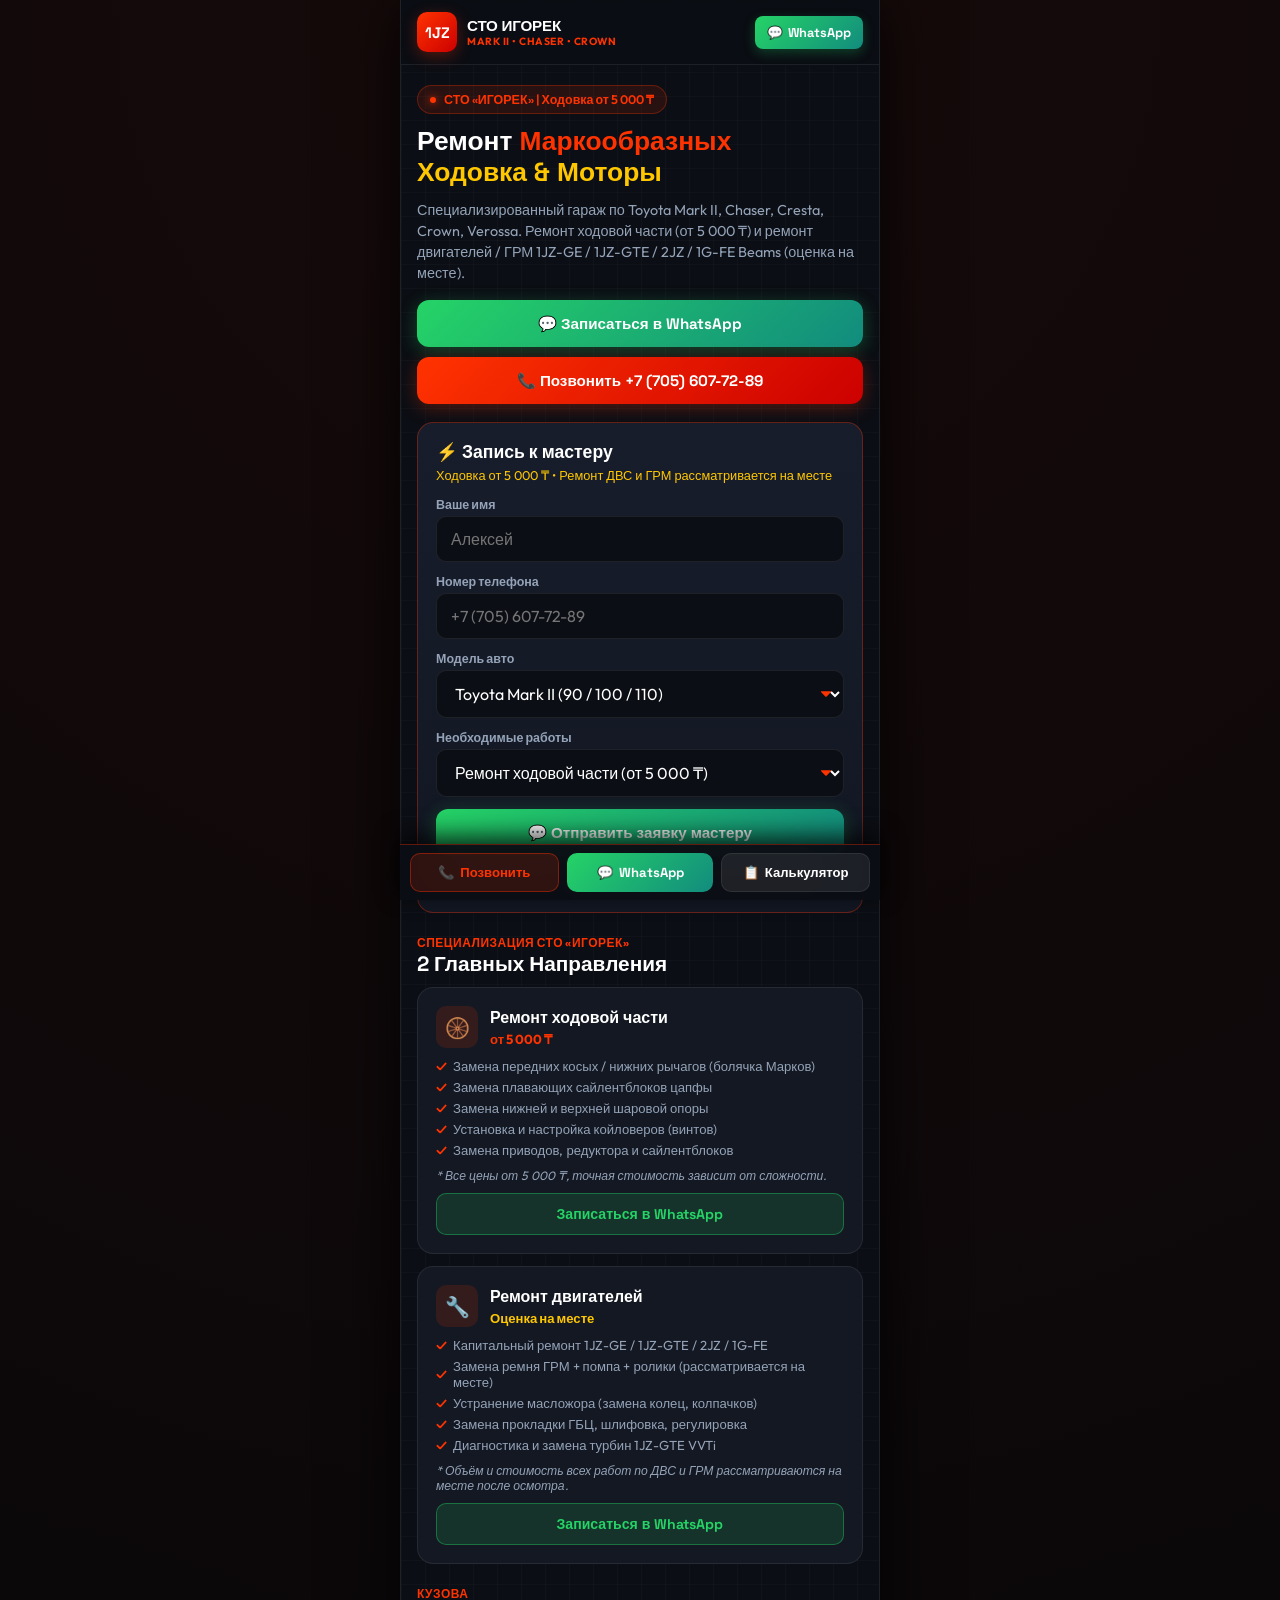
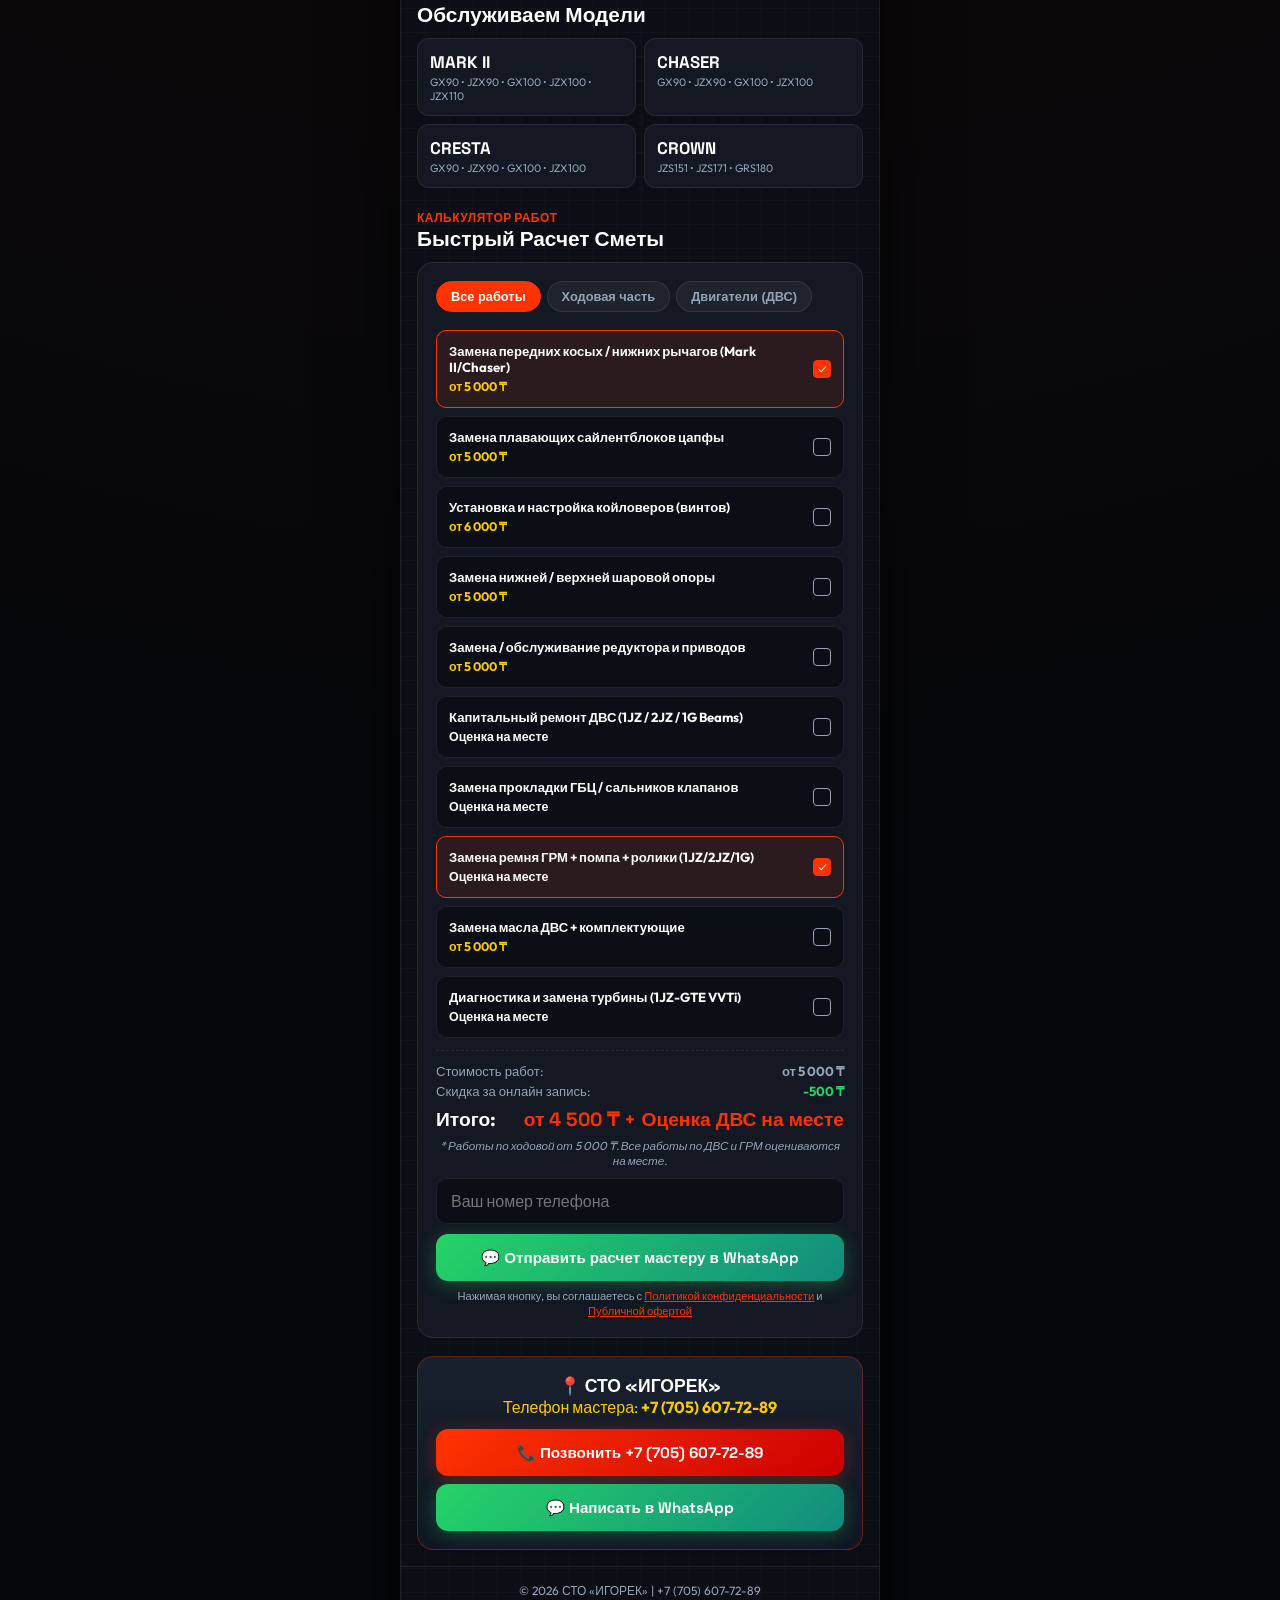
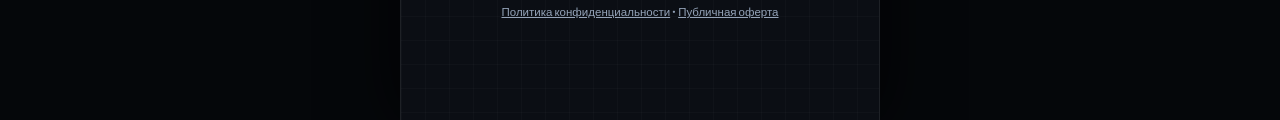
==== commit da7c4099: "Add Public Offer (offer.html) and Privacy Policy (privacy.html) with disclaimers and footer links" ====
--- a/index.html
+++ b/index.html
@@ -17,7 +17,28 @@
   <link href="https://fonts.googleapis.com/css2?family=Outfit:wght@400;500;600;700;800&family=Space+Grotesk:wght@600;700;800&display=swap" rel="stylesheet">
 
   <!-- Stylesheet -->
-  <link rel="stylesheet" href="css/style.css?v=modern_sleek_v12">
+  <link rel="stylesheet" href="css/style.css?v=legal_v13">
+  <style>
+    .form-disclaimer {
+      font-size: 0.7rem;
+      color: var(--text-muted);
+      margin-top: 8px;
+      text-align: center;
+      line-height: 1.35;
+    }
+    .form-disclaimer a {
+      color: var(--red);
+      text-decoration: underline;
+    }
+    .footer-legal-links {
+      margin-top: 6px;
+      font-size: 0.72rem;
+    }
+    .footer-legal-links a {
+      color: var(--text-muted);
+      text-decoration: underline;
+    }
+  </style>
 </head>
 <body>
 
@@ -109,6 +130,9 @@
             <button type="submit" class="btn btn-wa btn-full">
               💬 Отправить заявку мастеру
             </button>
+            <p class="form-disclaimer">
+              Нажимая кнопку, вы соглашаетесь с <a href="privacy.html" target="_blank">Политикой конфиденциальности</a> и <a href="offer.html" target="_blank">Публичной офертой</a>
+            </p>
           </form>
         </div>
       </section>
@@ -237,6 +261,9 @@
               <button type="submit" class="btn btn-wa btn-full" style="margin-top: 10px;">
                 💬 Отправить расчет мастеру в WhatsApp
               </button>
+              <p class="form-disclaimer">
+                Нажимая кнопку, вы соглашаетесь с <a href="privacy.html" target="_blank">Политикой конфиденциальности</a> и <a href="offer.html" target="_blank">Публичной офертой</a>
+              </p>
             </form>
           </div>
         </div>
@@ -266,6 +293,9 @@
     <!-- FOOTER -->
     <footer class="app-footer">
       <div>© 2026 СТО «ИГОРЕК» | +7 (705) 607-72-89</div>
+      <div class="footer-legal-links">
+        <a href="privacy.html" target="_blank">Политика конфиденциальности</a> • <a href="offer.html" target="_blank">Публичная оферта</a>
+      </div>
     </footer>
 
     <!-- MOBILE AUTOMATION BOTTOM FIXED DOCK -->
@@ -287,6 +317,6 @@
     </div>
   </div>
 
-  <script src="js/app.js?v=modern_sleek_v12"></script>
+  <script src="js/app.js?v=legal_v13"></script>
 </body>
 </html>
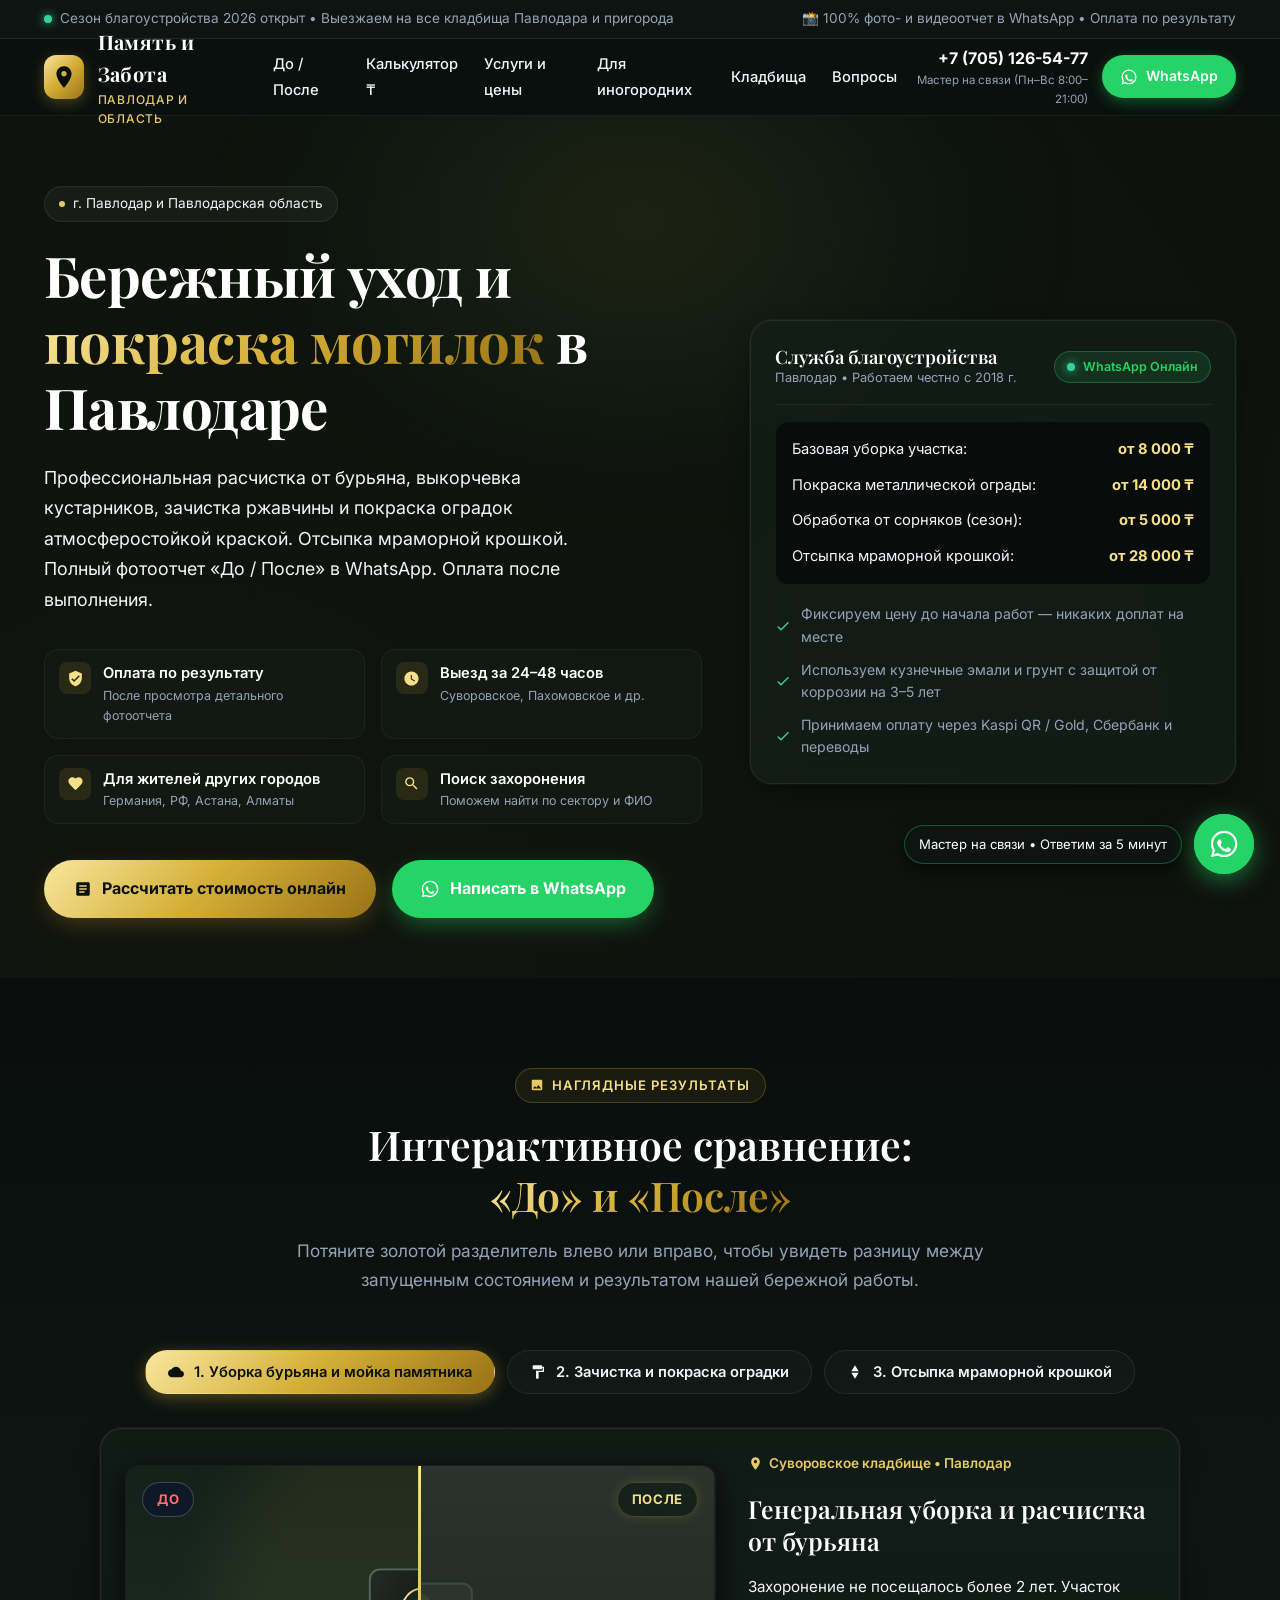
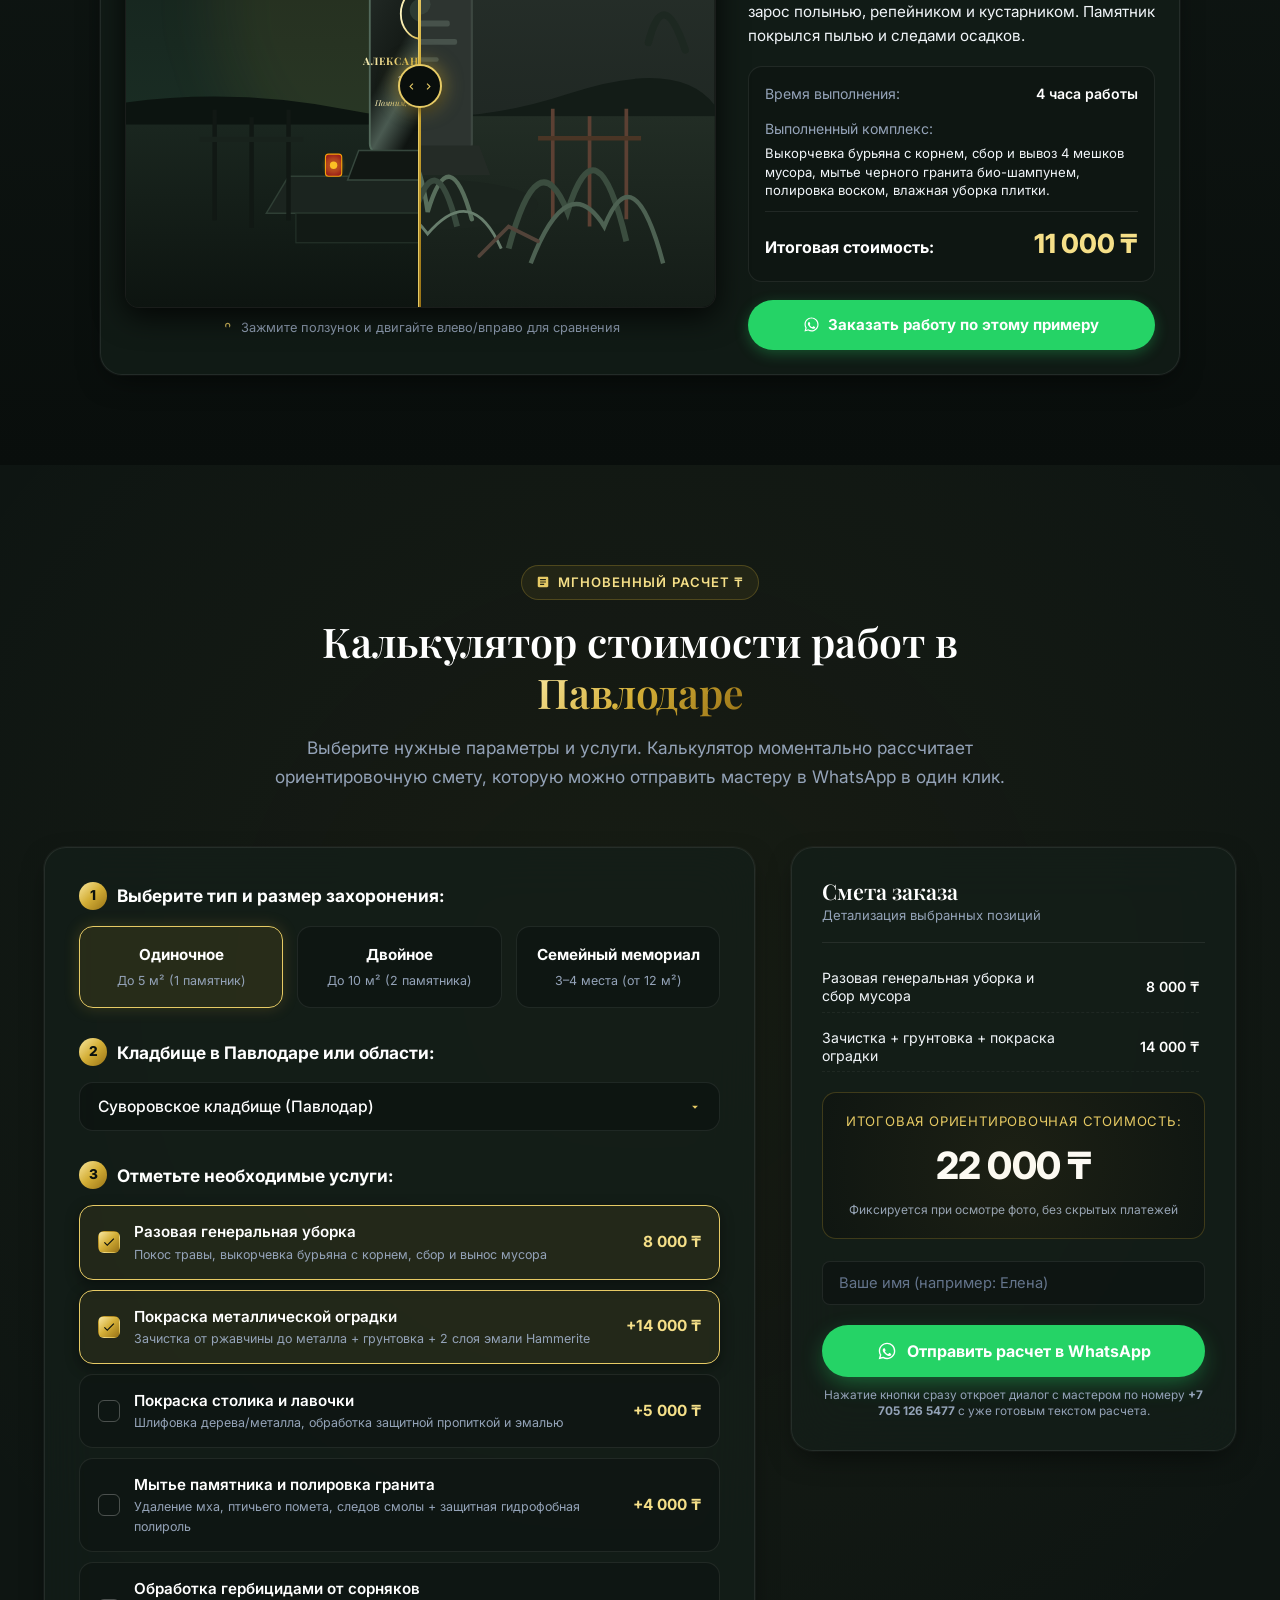
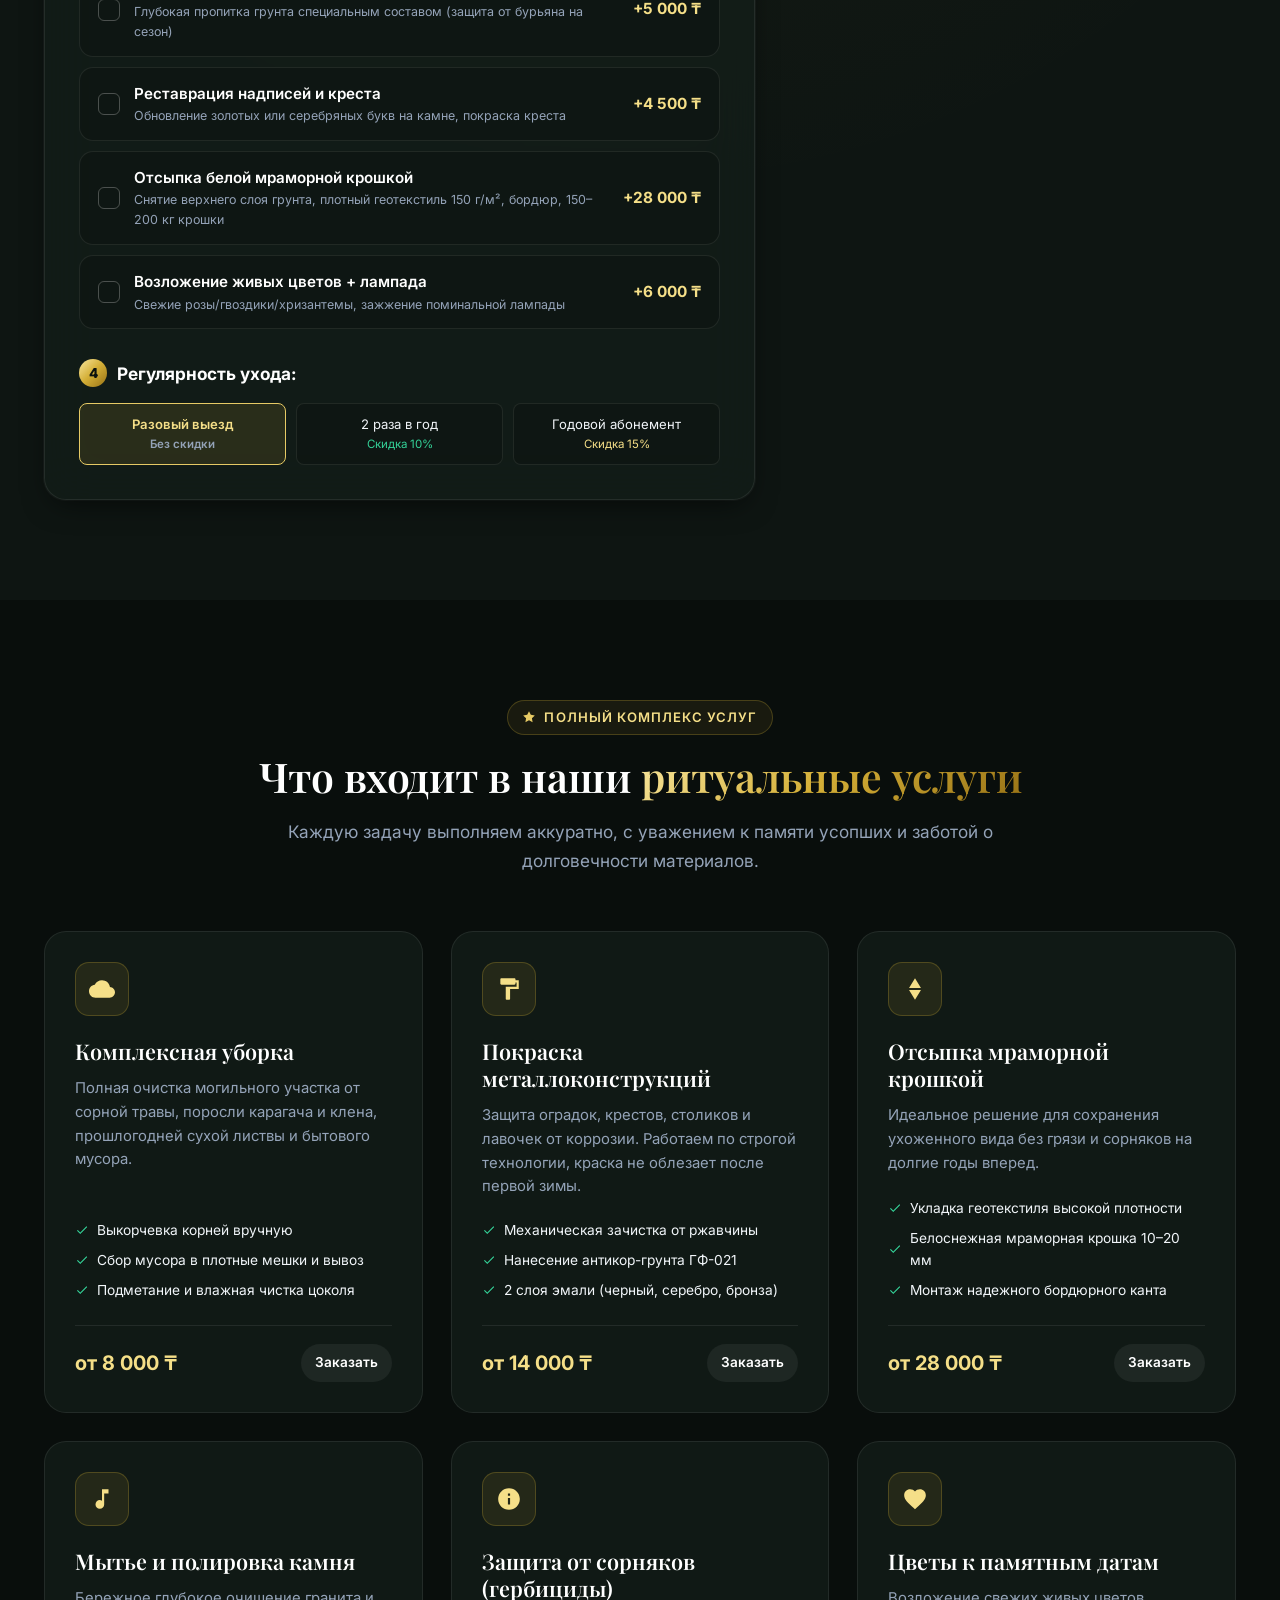
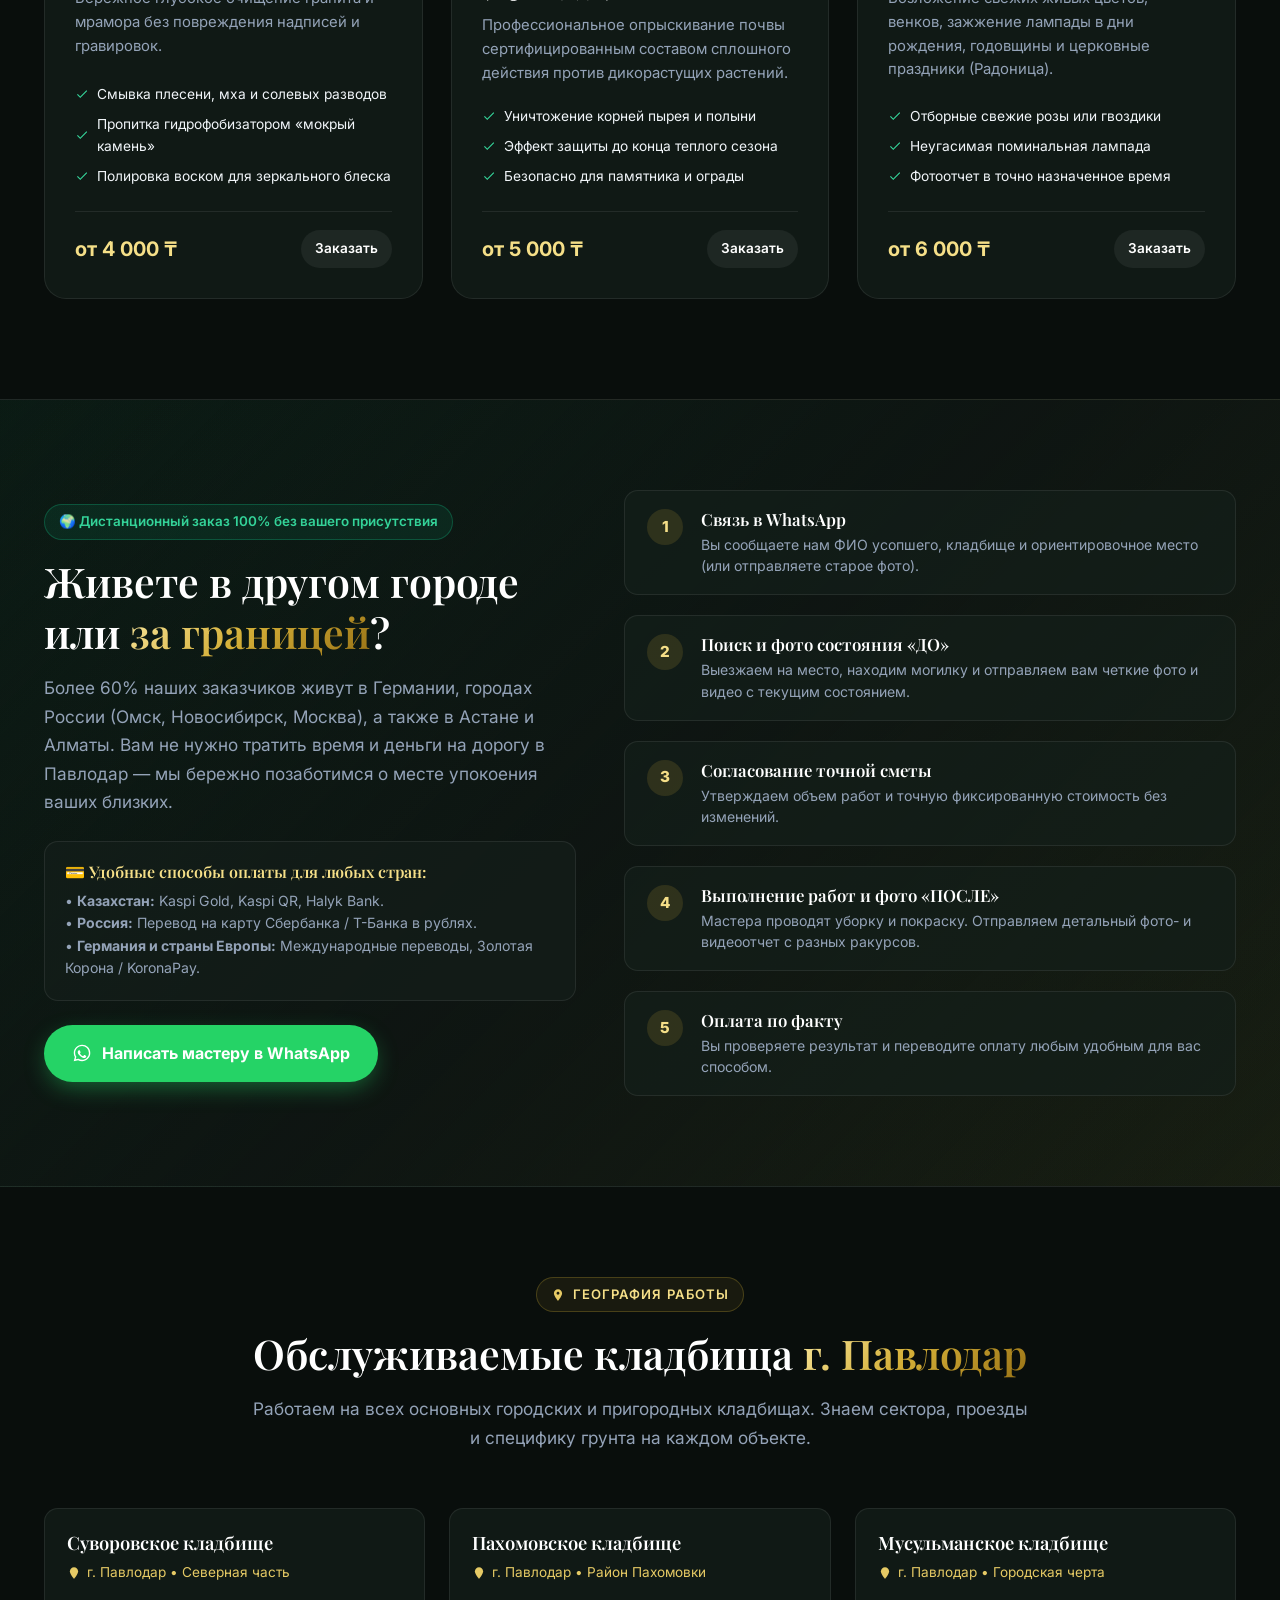
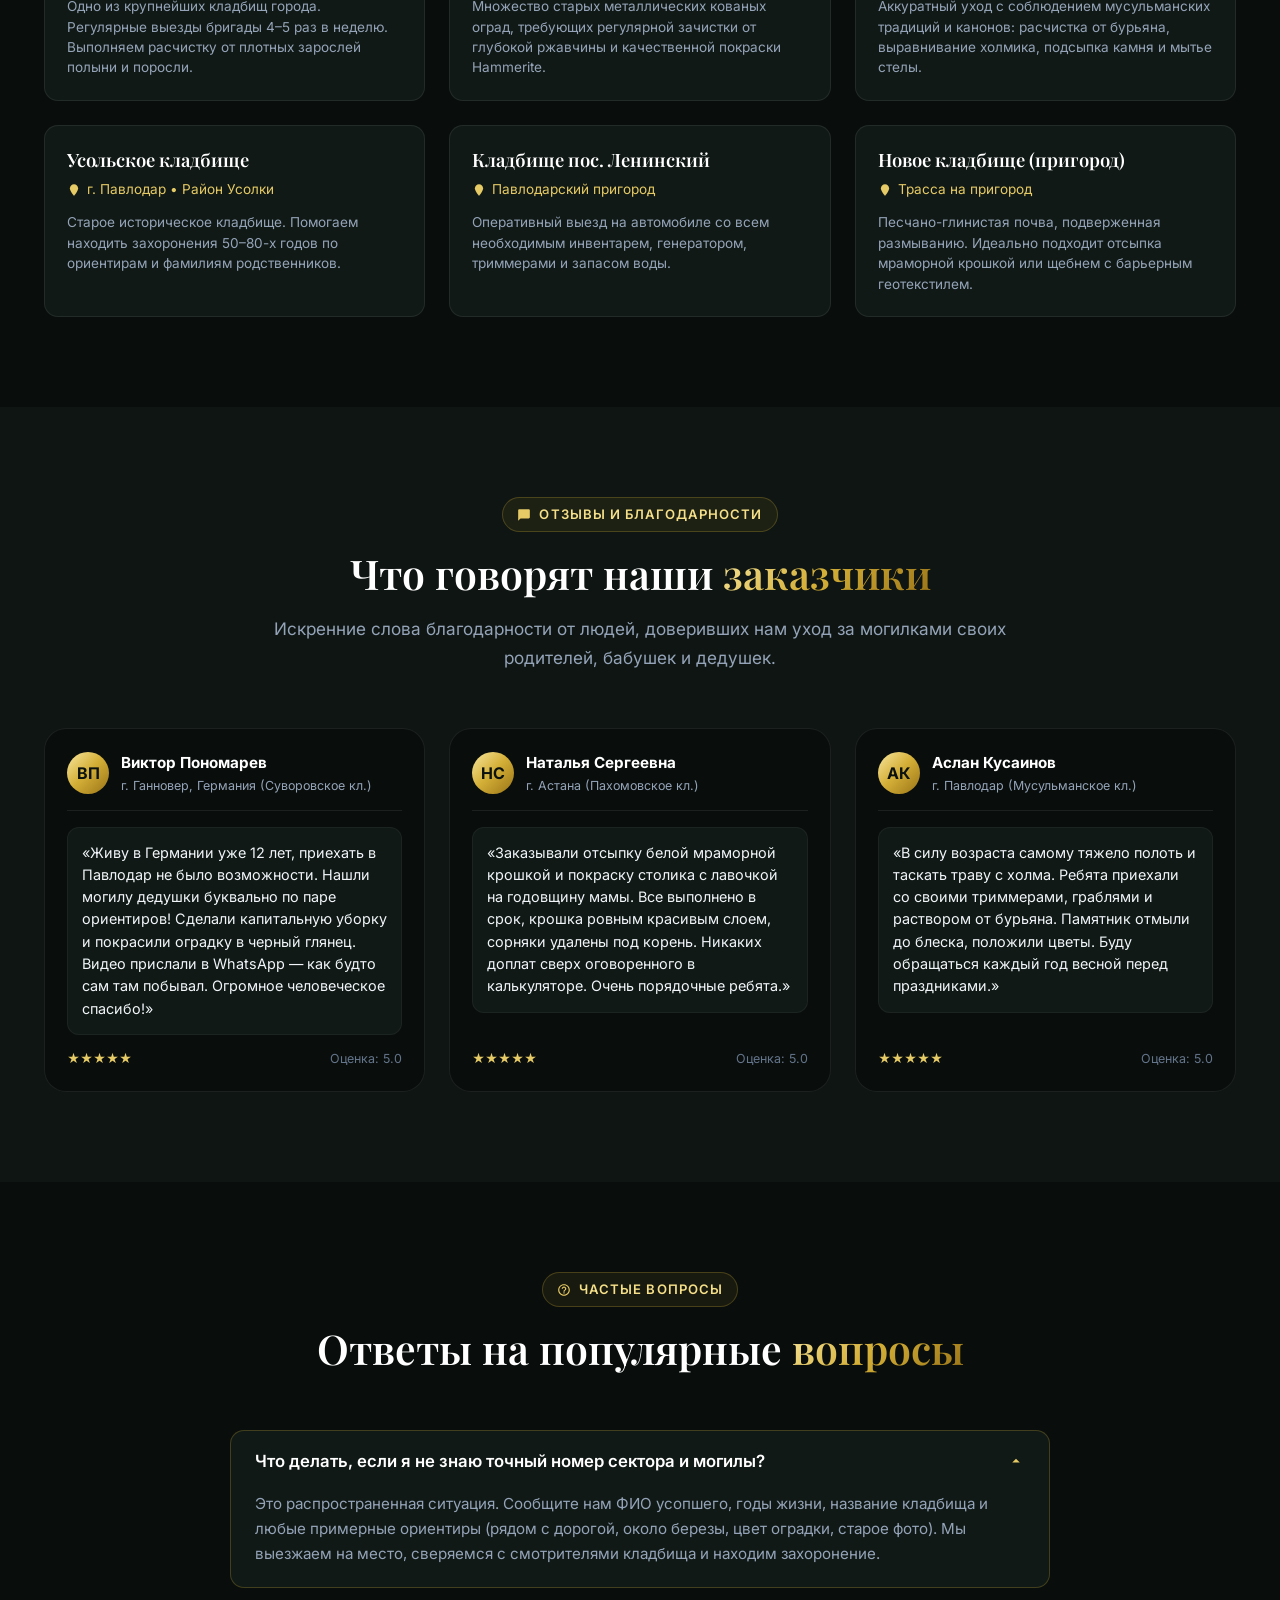
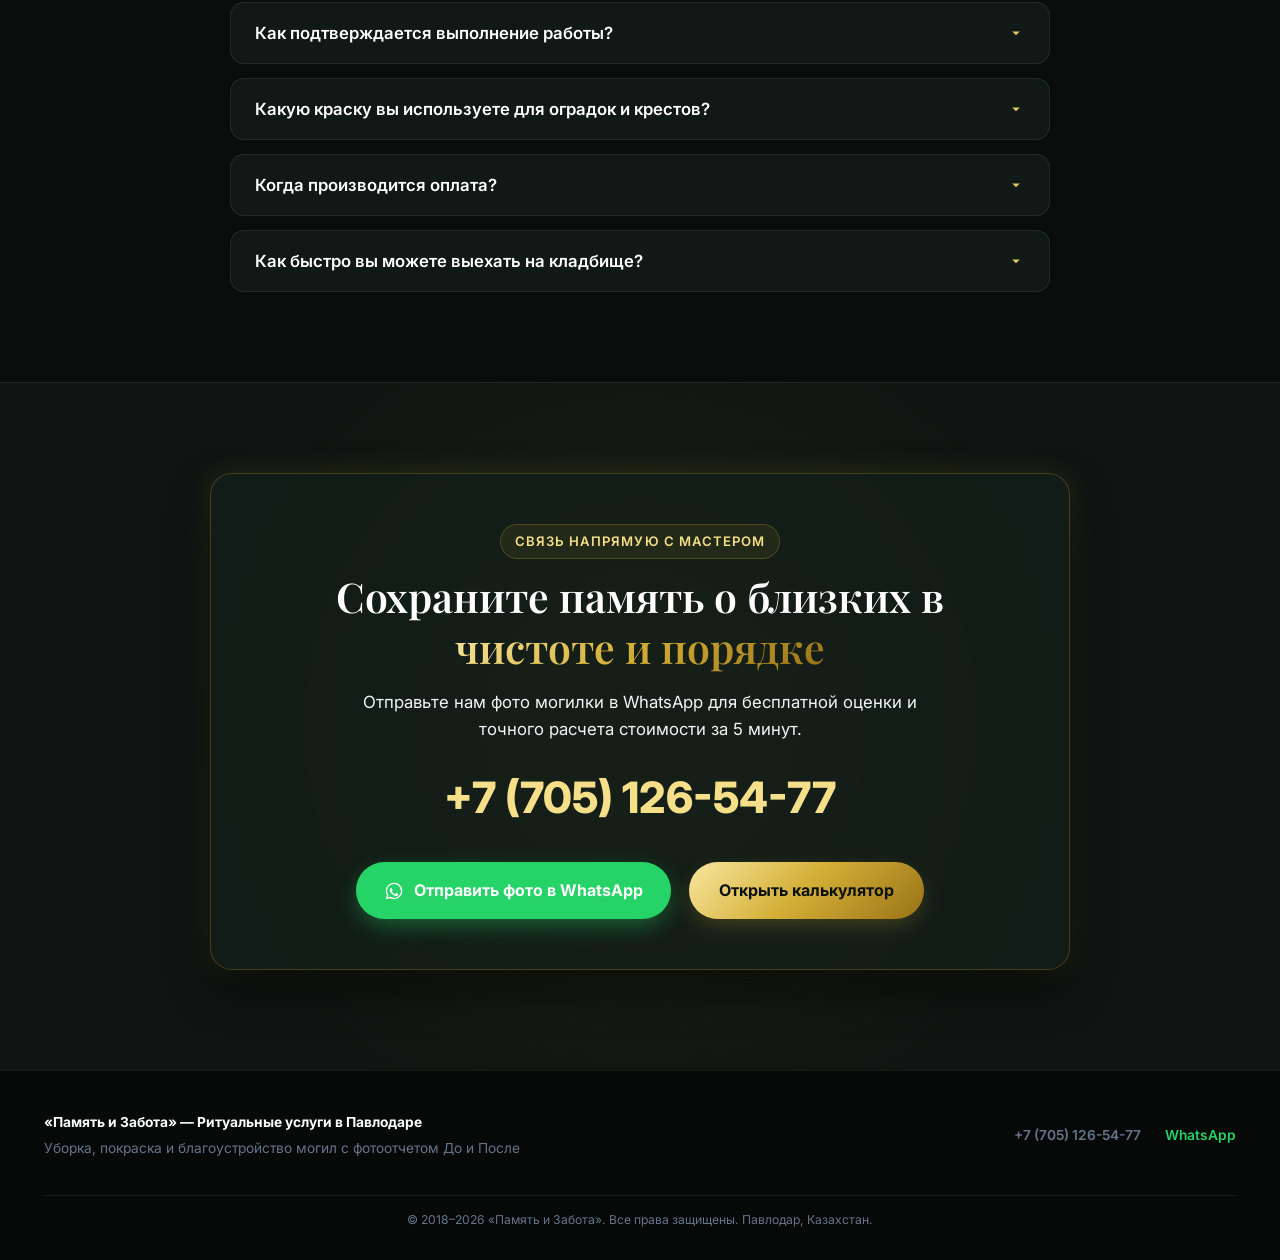
==== commit 4e96540e: "feat: демо-версия сайта ритуальных услуг в Павлодаре (уборка, покраска, слайдер До/После, калькулято" ====
--- a/index.html
+++ b/index.html
@@ -2,321 +2,1102 @@
 <html lang="ru">
 <head>
   <meta charset="UTF-8">
-  <meta name="viewport" content="width=device-width, initial-scale=1.0, maximum-scale=1.0, minimum-scale=1.0, user-scalable=no, shrink-to-fit=no, viewport-fit=cover">
-  <meta name="apple-mobile-web-app-capable" content="yes">
-  <meta name="apple-mobile-web-app-status-bar-style" content="black-translucent">
-  <meta name="apple-mobile-web-app-title" content="СТО ИГОРЕК">
-  <title>СТО «ИГОРЕК» — Ремонт Ходовой Части и Двигателей Mark II / Chaser / Crown | +7 (705) 607-72-89</title>
-  <meta name="description" content="Специализированный автосервис СТО «ИГОРЕК» по ремонту маркообразных авто (Toyota Mark II, Chaser, Cresta, Crown, Verossa). Ремонт ходовой части (от 5 000 ₸), ремонт двигателей 1JZ, 2JZ, 1G Beams (оценка на месте). +7 (705) 607-72-89.">
-  <meta name="theme-color" content="#FF3300">
-  <link rel="manifest" href="manifest.json">
-
-  <!-- Google Fonts -->
+  <meta name="viewport" content="width=device-width, initial-scale=1.0, maximum-scale=5.0, user-scalable=yes">
+  <title>Уборка и покраска могилок в Павлодаре | «Память и Забота» — 100% фотоотчет До и После</title>
+  <meta name="description" content="Бережный профессиональный уход за захоронениями в Павлодаре. Разовая и сезонная уборка бурьяна, зачистка и покраска оградок, отсыпка мраморной крошкой. Фото- и видеоотчет в WhatsApp. Расчет стоимости онлайн. Тел/WhatsApp: +7 (705) 126-54-77.">
+  <meta name="theme-color" content="#090e0c">
+
+  <!-- Open Graph / WhatsApp Preview Tags -->
+  <meta property="og:title" content="Уборка и покраска могилок в Павлодаре | Память и Забота">
+  <meta property="og:description" content="Уход за захоронениями в Павлодаре. Фотоотчет До и После в WhatsApp. Оплата после выполнения. Онлайн-калькулятор стоимости. Тел: +7 (705) 126-54-77">
+  <meta property="og:type" content="website">
+  <meta property="og:locale" content="ru_RU">
+
+  <!-- Google Fonts: Playfair Display + Inter -->
   <link rel="preconnect" href="https://fonts.googleapis.com">
   <link rel="preconnect" href="https://fonts.gstatic.com" crossorigin>
-  <link href="https://fonts.googleapis.com/css2?family=Outfit:wght@400;500;600;700;800&family=Space+Grotesk:wght@600;700;800&display=swap" rel="stylesheet">
-
-  <!-- Stylesheet -->
-  <link rel="stylesheet" href="css/style.css?v=legal_v13">
-  <style>
-    .form-disclaimer {
-      font-size: 0.7rem;
-      color: var(--text-muted);
-      margin-top: 8px;
-      text-align: center;
-      line-height: 1.35;
-    }
-    .form-disclaimer a {
-      color: var(--red);
-      text-decoration: underline;
-    }
-    .footer-legal-links {
-      margin-top: 6px;
-      font-size: 0.72rem;
-    }
-    .footer-legal-links a {
-      color: var(--text-muted);
-      text-decoration: underline;
-    }
-  </style>
+  <link href="https://fonts.googleapis.com/css2?family=Inter:wght@400;500;600;700;800&family=Playfair+Display:ital,wght@0,600;0,700;1,500&display=swap" rel="stylesheet">
+
+  <!-- Стилистика проекта -->
+  <link rel="stylesheet" href="css/ritual.css?v=2.0">
 </head>
 <body>
 
-  <div class="app-wrapper">
-    <div class="bg-grid"></div>
-
-    <!-- HEADER -->
-    <header class="header">
-      <div class="header-container">
-        <a href="#" class="brand-logo">
-          <div class="logo-icon">1JZ</div>
-          <div class="logo-text">
-            <span class="brand-title">СТО ИГОРЕК</span>
-            <span class="brand-subtitle">MARK II • CHASER • CROWN</span>
-          </div>
-        </a>
-
-        <div class="header-right">
-          <a href="https://wa.me/77056077289" target="_blank" class="btn-head-wa">
-            <span>💬</span> WhatsApp
-          </a>
-        </div>
-      </div>
-    </header>
-
-    <!-- MAIN CONTENT AREA -->
-    <main class="main-content">
-
-      <!-- HERO SECTION -->
-      <section class="hero-section">
-        <div class="promo-pill">
-          <span class="pulse-dot"></span>
-          <span>СТО «ИГОРЕК» | Ходовка от 5 000 ₸</span>
-        </div>
-
-        <h1 class="hero-title">
-          Ремонт <span class="text-red">Маркообразных</span><br>
-          <span class="text-gold">Ходовка & Моторы</span>
-        </h1>
-
-        <p class="hero-desc">
-          Специализированный гараж по Toyota Mark II, Chaser, Cresta, Crown, Verossa. Ремонт ходовой части (от 5 000 ₸) и ремонт двигателей / ГРМ 1JZ-GE / 1JZ-GTE / 2JZ / 1G-FE Beams (оценка на месте).
-        </p>
-
-        <div class="hero-buttons">
-          <a href="https://wa.me/77056077289?text=%D0%97%D0%B4%D1%80%D0%B0%D0%B2%D1%81%D1%82%D0%B2%D1%83%D0%B9%D1%82%D0%B5!%20%D0%A5%D0%BE%D1%87%D1%83%20%D0%B7%D0%B0%D0%BF%D0%B8%D1%81%D0%B0%D1%82%D1%8C%D1%81%D1%8F%20%D0%BD%D0%B0%20%D0%BE%D1%81%D0%BC%D0%BE%D1%82%D1%80%20%D0%B8%20%D1%80%D0%B5%D0%BC%D0%BE%D0%BD%D1%82%20%D0%B2%20%D0%A1%D0%A2%D0%9E%20%D0%98%D0%B3%D0%BE%D1%80%D0%B5%D0%BA" target="_blank" class="btn btn-wa btn-lg">
-            💬 Записаться в WhatsApp
-          </a>
-          <a href="tel:+77056077289" class="btn btn-call btn-lg">
-            📞 Позвонить +7 (705) 607-72-89
-          </a>
-        </div>
-      </section>
-
-      <!-- EXPRESS BOOKING CARD -->
-      <section class="card-section">
-        <div class="app-card form-card">
-          <div class="card-header">
-            <h3>⚡ Запись к мастеру</h3>
-            <p>Ходовка от 5 000 ₸ • Ремонт ДВС и ГРМ рассматривается на месте</p>
-          </div>
-
-          <form id="express-mobile-form">
-            <div class="form-group">
-              <label>Ваше имя</label>
-              <input type="text" class="form-input" placeholder="Алексей" required>
-            </div>
-            <div class="form-group">
-              <label>Номер телефона</label>
-              <input type="tel" class="form-input" placeholder="+7 (705) 607-72-89" required>
-            </div>
-            <div class="form-group">
-              <label>Модель авто</label>
-              <select class="form-select">
-                <option value="Mark II 90/100/110">Toyota Mark II (90 / 100 / 110)</option>
-                <option value="Chaser 90/100">Toyota Chaser (90 / 100)</option>
-                <option value="Cresta 90/100">Toyota Cresta (90 / 100)</option>
-                <option value="Crown 150/170/180">Toyota Crown (150 / 170 / 180)</option>
-                <option value="Verossa / Aristo / Altezza">Toyota Verossa / Aristo / Altezza</option>
-              </select>
-            </div>
-            <div class="form-group">
-              <label>Необходимые работы</label>
-              <select class="form-select">
-                <option value="Ремонт ходовой части (от 5 000 ₸)">Ремонт ходовой части (от 5 000 ₸)</option>
-                <option value="Ремонт двигателей / ГРМ (рассматривается на месте)">Ремонт двигателей / ГРМ (рассматривается на месте)</option>
-              </select>
-            </div>
-            <button type="submit" class="btn btn-wa btn-full">
-              💬 Отправить заявку мастеру
-            </button>
-            <p class="form-disclaimer">
-              Нажимая кнопку, вы соглашаетесь с <a href="privacy.html" target="_blank">Политикой конфиденциальности</a> и <a href="offer.html" target="_blank">Публичной офертой</a>
-            </p>
-          </form>
-        </div>
-      </section>
-
-      <!-- CORE SERVICES LIST -->
-      <section class="card-section">
-        <div class="section-title-box">
-          <span class="sub-tag">Специализация СТО «ИГОРЕК»</span>
-          <h2>2 Главных Направления</h2>
-        </div>
-
-        <div class="services-stack">
-          <!-- Service 1: Ходовая часть -->
-          <div class="app-card service-box">
-            <div class="service-top">
-              <div class="service-ico">🛞</div>
-              <div>
-                <h4>Ремонт ходовой части</h4>
-                <span class="price-tag">от 5 000 ₸</span>
-              </div>
-            </div>
-            <ul class="service-checklist">
-              <li>Замена передних косых / нижних рычагов (болячка Марков)</li>
-              <li>Замена плавающих сайлентблоков цапфы</li>
-              <li>Замена нижней и верхней шаровой опоры</li>
-              <li>Установка и настройка койловеров (винтов)</li>
-              <li>Замена приводов, редуктора и сайлентблоков</li>
-            </ul>
-            <p style="font-size: 0.76rem; color: var(--text-muted); font-style: italic;">
-              * Все цены от 5 000 ₸, точная стоимость зависит от сложности.
-            </p>
-            <a href="https://wa.me/77056077289?text=%D0%9D%D1%83%D0%B6%D0%B5%D0%BD%20%D1%80%D0%B5%D0%BC%D0%BE%D0%BD%D1%82%20%D1%85%D0%BE%D0%B4%D0%BE%D0%B2%D0%BE%D0%B9%20%D1%87%D0%B0%D1%81%D1%82%D0%B8" target="_blank" class="btn btn-wa-sm">
-              Записаться в WhatsApp
-            </a>
-          </div>
-
-          <!-- Service 2: Двигатели -->
-          <div class="app-card service-box">
-            <div class="service-top">
-              <div class="service-ico">🔧</div>
-              <div>
-                <h4>Ремонт двигателей</h4>
-                <span class="price-tag" style="color: var(--gold);">Оценка на месте</span>
-              </div>
-            </div>
-            <ul class="service-checklist">
-              <li>Капитальный ремонт 1JZ-GE / 1JZ-GTE / 2JZ / 1G-FE</li>
-              <li>Замена ремня ГРМ + помпа + ролики (рассматривается на месте)</li>
-              <li>Устранение масложора (замена колец, колпачков)</li>
-              <li>Замена прокладки ГБЦ, шлифовка, регулировка</li>
-              <li>Диагностика и замена турбин 1JZ-GTE VVTi</li>
-            </ul>
-            <p style="font-size: 0.76rem; color: var(--text-muted); font-style: italic;">
-              * Объём и стоимость всех работ по ДВС и ГРМ рассматриваются на месте после осмотра.
-            </p>
-            <a href="https://wa.me/77056077289?text=%D0%9D%D1%83%D0%B6%D0%B5%D0%BD%20%D1%80%D0%B5%D0%BC%D0%BE%D0%BD%D1%82%20%D0%B4%D0%B2%D0%B8%D0%B3%D0%B0%D1%82%D0%B5%D0%BB%D1%8F.%20%D0%A5%D0%BE%D1%87%D1%83%20%D0%BF%D1%80%D0%B8%D0%B5%D0%B7%D0%B0%D1%82%D1%8C%20%D0%BD%D0%B0%20%D0%BE%D1%81%D0%BC%D0%BE%D1%82%D1%80." target="_blank" class="btn btn-wa-sm">
-              Записаться в WhatsApp
-            </a>
-          </div>
-        </div>
-      </section>
-
-      <!-- SUPPORTED JDM MODELS -->
-      <section class="card-section">
-        <div class="section-title-box">
-          <span class="sub-tag">Кузова</span>
-          <h2>Обслуживаем Модели</h2>
-        </div>
-
-        <div class="models-horizontal">
-          <div class="model-badge-card">
-            <strong>MARK II</strong>
-            <span>GX90 • JZX90 • GX100 • JZX100 • JZX110</span>
-          </div>
-          <div class="model-badge-card">
-            <strong>CHASER</strong>
-            <span>GX90 • JZX90 • GX100 • JZX100</span>
-          </div>
-          <div class="model-badge-card">
-            <strong>CRESTA</strong>
-            <span>GX90 • JZX90 • GX100 • JZX100</span>
-          </div>
-          <div class="model-badge-card">
-            <strong>CROWN</strong>
-            <span>JZS151 • JZS171 • GRS180</span>
-          </div>
-        </div>
-      </section>
-
-      <!-- MOBILE CALCULATOR -->
-      <section class="card-section" id="calculator">
-        <div class="section-title-box">
-          <span class="sub-tag">Калькулятор работ</span>
-          <h2>Быстрый Расчет Сметы</h2>
-        </div>
-
-        <div class="app-card calc-card">
-          <div class="calc-tabs-scroll">
-            <button class="calc-tab active" data-category="all">Все работы</button>
-            <button class="calc-tab" data-category="susp">Ходовая часть</button>
-            <button class="calc-tab" data-category="eng">Двигатели (ДВС)</button>
-          </div>
-
-          <div class="calc-list" id="calc-items">
-            <!-- JS Injection -->
-          </div>
-
-          <div class="calc-result-bar">
-            <div class="result-row">
-              <span>Стоимость работ:</span>
-              <strong id="calc-subtotal">от 5 000 ₸</strong>
-            </div>
-            <div class="result-row">
-              <span>Скидка за онлайн запись:</span>
-              <span class="discount-badge" id="calc-discount">-10%</span>
-            </div>
-            <div class="result-total">
-              <span>Итого:</span>
-              <span id="calc-final" class="total-price">от 5 000 ₸</span>
-            </div>
-            <p style="font-size: 0.73rem; color: var(--text-muted); font-style: italic; text-align: center; margin-top: 6px;">
-              * Работы по ходовой от 5 000 ₸. Все работы по ДВС и ГРМ оцениваются на месте.
-            </p>
-            <form id="calc-submit-form">
-              <input type="tel" class="form-input" placeholder="Ваш номер телефона" required style="margin-top: 10px;">
-              <button type="submit" class="btn btn-wa btn-full" style="margin-top: 10px;">
-                💬 Отправить расчет мастеру в WhatsApp
-              </button>
-              <p class="form-disclaimer">
-                Нажимая кнопку, вы соглашаетесь с <a href="privacy.html" target="_blank">Политикой конфиденциальности</a> и <a href="offer.html" target="_blank">Публичной офертой</a>
-              </p>
-            </form>
-          </div>
-        </div>
-      </section>
-
-      <!-- CONTACTS -->
-      <section class="card-section" id="contacts">
-        <div class="app-card contacts-card">
-          <div class="contact-header">
-            <h3>📍 СТО «ИГОРЕК»</h3>
-            <p style="color: var(--gold);">Телефон мастера: <strong>+7 (705) 607-72-89</strong></p>
-          </div>
-
-          <div class="contact-buttons">
-            <a href="tel:+77056077289" class="btn btn-call btn-full">
-              📞 Позвонить +7 (705) 607-72-89
-            </a>
-            <a href="https://wa.me/77056077289" target="_blank" class="btn btn-wa btn-full">
-              💬 Написать в WhatsApp
-            </a>
-          </div>
-        </div>
-      </section>
-
-    </main>
-
-    <!-- FOOTER -->
-    <footer class="app-footer">
-      <div>© 2026 СТО «ИГОРЕК» | +7 (705) 607-72-89</div>
-      <div class="footer-legal-links">
-        <a href="privacy.html" target="_blank">Политика конфиденциальности</a> • <a href="offer.html" target="_blank">Публичная оферта</a>
-      </div>
-    </footer>
-
-    <!-- MOBILE AUTOMATION BOTTOM FIXED DOCK -->
-    <div class="mobile-fixed-dock">
-      <div class="dock-inner">
-        <a href="tel:+77056077289" class="dock-item dock-item-call">
-          <span class="dock-ico">📞</span>
-          <span>Позвонить</span>
-        </a>
-        <a href="https://wa.me/77056077289?text=%D0%97%D0%B4%D1%80%D0%B0%D0%B2%D1%81%D1%82%D0%B2%D1%83%D0%B9%D1%82%D0%B5!%20%D0%A5%D0%BE%D1%87%D1%83%20%D0%B7%D0%B0%D0%BF%D0%B8%D1%81%D0%B0%D1%82%D1%8C%D1%81%D1%8F%20%D0%BD%D0%B0%20%D1%80%D0%B5%D0%BC%D0%BE%D0%BD%D1%82" target="_blank" class="dock-item dock-item-wa">
-          <span class="dock-ico">💬</span>
+  <!-- ВЕРХНЯЯ СТРОКА ОПЕРАТИВНЫХ ДАННЫХ -->
+  <aside class="top-notice-bar" aria-label="Оперативные данные">
+    <div class="container top-notice-inner">
+      <div class="top-badge">
+        <span class="pulsing-dot" aria-hidden="true"></span>
+        <span>Сезон благоустройства 2026 открыт • Выезжаем на все кладбища Павлодара и пригорода</span>
+      </div>
+      <div class="top-badge">
+        <span>📸 100% фото- и видеоотчет в WhatsApp • Оплата по результату</span>
+      </div>
+    </div>
+  </aside>
+
+  <!-- ШАПКА САЙТА (HEADER) -->
+  <header class="header">
+    <div class="container header-inner">
+      
+      <!-- Логотип -->
+      <a href="#" class="logo-block">
+        <div class="logo-icon" aria-hidden="true">
+          <!-- Символ памяти: росток / свеча -->
+          <svg viewBox="0 0 24 24"><path d="M12 2C8.13 2 5 5.13 5 9c0 5.25 7 13 7 13s7-7.75 7-13c0-3.87-3.13-7-7-7zm0 9.5c-1.38 0-2.5-1.12-2.5-2.5s1.12-2.5 2.5-2.5 2.5 1.12 2.5 2.5-1.12 2.5-2.5 2.5z"/></svg>
+        </div>
+        <div class="logo-text">
+          <span class="logo-title">Память и Забота</span>
+          <span class="logo-sub">Павлодар и область</span>
+        </div>
+      </a>
+
+      <!-- Меню навигации -->
+      <nav aria-label="Главная навигация">
+        <ul class="nav-links">
+          <li><a href="#cases" class="nav-link">До / После</a></li>
+          <li><a href="#calculator" class="nav-link">Калькулятор ₸</a></li>
+          <li><a href="#services" class="nav-link">Услуги и цены</a></li>
+          <li><a href="#remote" class="nav-link">Для иногородних</a></li>
+          <li><a href="#cemeteries" class="nav-link">Кладбища</a></li>
+          <li><a href="#faq" class="nav-link">Вопросы</a></li>
+        </ul>
+      </nav>
+
+      <!-- Контакты и быстрый WhatsApp -->
+      <div class="header-actions">
+        <div class="header-phone">
+          <a href="tel:+77051265477" class="header-phone-number">+7 (705) 126-54-77</a>
+          <span class="header-phone-label">Мастер на связи (Пн–Вс 8:00–21:00)</span>
+        </div>
+        <a href="https://wa.me/77051265477?text=%D0%97%D0%B4%D1%80%D0%B0%D0%B2%D1%81%D1%82%D0%B2%D1%83%D0%B9%D1%82%D0%B5!%20%D0%98%D0%BD%D1%82%D0%B5%D1%80%D0%B5%D1%81%D1%83%D0%B5%D1%82%20%D1%83%D0%B1%D0%BE%D1%80%D0%BA%D0%B0%20%D0%B8%D0%BB%D0%B8%20%D0%BF%D0%BE%D0%BA%D1%80%D0%B0%D1%81%D0%BA%D0%B0%20%D0%BC%D0%BE%D0%B3%D0%B8%D0%BB%D0%BA%D0%B8%20%D0%B2%20%D0%9F%D0%B0%D0%B2%D0%BB%D0%BE%D0%B4%D0%B0%D1%80%D0%B5." target="_blank" rel="noopener noreferrer" class="btn-header-wa">
+          <svg viewBox="0 0 24 24" aria-hidden="true"><path d="M12.04 2c-5.46 0-9.91 4.45-9.91 9.91 0 1.75.46 3.45 1.32 4.95L2.05 22l5.25-1.38c1.45.79 3.08 1.21 4.74 1.21 5.46 0 9.91-4.45 9.91-9.91 0-2.65-1.03-5.14-2.9-7.01A9.816 9.816 0 0 0 12.04 2m.01 1.67c2.2 0 4.26.86 5.82 2.41a8.204 8.204 0 0 1 2.41 5.83c0 4.54-3.7 8.24-8.24 8.24-1.48 0-2.93-.4-4.2-1.15l-.3-.18-3.12.82.83-3.04-.2-.31a8.19 8.19 0 0 1-1.26-4.38c0-4.54 3.7-8.24 8.24-8.24m4.52 11.66c-.25-.13-1.47-.72-1.7-.81-.23-.08-.39-.13-.56.13-.17.25-.64.81-.79.97-.14.17-.29.19-.54.06-.25-.13-1.06-.39-2.03-1.24-.75-.67-1.26-1.49-1.41-1.74-.15-.25-.02-.39.11-.51.11-.11.25-.29.38-.44.12-.14.17-.25.25-.41.08-.17.04-.31-.02-.44-.06-.13-.56-1.35-.77-1.85-.2-.49-.4-.42-.56-.43l-.47-.01c-.17 0-.44.06-.67.31-.23.25-.88.86-.88 2.1s.9 2.44 1.03 2.61c.12.17 1.77 2.7 4.29 3.79.6.26 1.07.41 1.44.53.6.19 1.15.16 1.59.1.48-.07 1.47-.6 1.68-1.18.21-.58.21-1.07.15-1.18-.07-.12-.22-.19-.47-.31z"/></svg>
           <span>WhatsApp</span>
         </a>
-        <a href="#calculator" class="dock-item dock-item-calc">
-          <span class="dock-ico">📋</span>
-          <span>Калькулятор</span>
-        </a>
       </div>
     </div>
-  </div>
-
-  <script src="js/app.js?v=legal_v13"></script>
+  </header>
+
+  <main>
+    <!-- ГЛАВНЫЙ ЭКРАН (HERO) -->
+    <section class="hero-section">
+      <div class="hero-backdrop-glow" aria-hidden="true"></div>
+      <div class="container hero-grid">
+        
+        <!-- Левая часть: заголовок и УТП -->
+        <div class="hero-content">
+          <div class="hero-badge-city">
+            <span class="city-dot"></span>
+            <span>г. Павлодар и Павлодарская область</span>
+          </div>
+
+          <h1 class="hero-title">
+            Бережный уход и <span class="gold-text">покраска могилок</span> в Павлодаре
+          </h1>
+
+          <p class="hero-desc">
+            Профессиональная расчистка от бурьяна, выкорчевка кустарников, зачистка ржавчины и покраска оградок атмосферостойкой краской. Отсыпка мраморной крошкой. Полный фотоотчет «До / После» в WhatsApp. Оплата после выполнения.
+          </p>
+
+          <!-- Ключевые преимущества -->
+          <div class="hero-highlights">
+            <div class="highlight-item">
+              <div class="highlight-icon">
+                <svg viewBox="0 0 24 24"><path d="M12 1L3 5v6c0 5.55 3.84 10.74 9 12 5.16-1.26 9-6.45 9-12V5l-9-4zm-2 16l-4-4 1.41-1.41L10 14.17l6.59-6.59L18 9l-8 8z"/></svg>
+              </div>
+              <div class="highlight-text">
+                <span class="highlight-title">Оплата по результату</span>
+                <span class="highlight-sub">После просмотра детального фотоотчета</span>
+              </div>
+            </div>
+
+            <div class="highlight-item">
+              <div class="highlight-icon">
+                <svg viewBox="0 0 24 24"><path d="M12 2C6.5 2 2 6.5 2 12s4.5 10 10 10 10-4.5 10-10S17.5 2 12 2zm4.2 14.2L11 13V7h1.5v5.2l4.5 2.7-.8 1.3z"/></svg>
+              </div>
+              <div class="highlight-text">
+                <span class="highlight-title">Выезд за 24–48 часов</span>
+                <span class="highlight-sub">Суворовское, Пахомовское и др.</span>
+              </div>
+            </div>
+
+            <div class="highlight-item">
+              <div class="highlight-icon">
+                <svg viewBox="0 0 24 24"><path d="M12 21.35l-1.45-1.32C5.4 15.36 2 12.28 2 8.5 2 5.42 4.42 3 7.5 3c1.74 0 3.41.81 4.5 2.09C13.09 3.81 14.76 3 16.5 3 19.58 3 22 5.42 22 8.5c0 3.78-3.4 6.86-8.55 11.54L12 21.35z"/></svg>
+              </div>
+              <div class="highlight-text">
+                <span class="highlight-title">Для жителей других городов</span>
+                <span class="highlight-sub">Германия, РФ, Астана, Алматы</span>
+              </div>
+            </div>
+
+            <div class="highlight-item">
+              <div class="highlight-icon">
+                <svg viewBox="0 0 24 24"><path d="M15.5 14h-.79l-.28-.27A6.471 6.471 0 0 0 16 9.5 6.5 6.5 0 1 0 9.5 16c1.61 0 3.09-.59 4.23-1.57l.27.28v.79l5 4.99L20.49 19l-4.99-5zm-6 0C7.01 14 5 11.99 5 9.5S7.01 5 9.5 5 14 7.01 14 9.5 11.99 14 9.5 14z"/></svg>
+              </div>
+              <div class="highlight-text">
+                <span class="highlight-title">Поиск захоронения</span>
+                <span class="highlight-sub">Поможем найти по сектору и ФИО</span>
+              </div>
+            </div>
+          </div>
+
+          <!-- Кнопки действий -->
+          <div class="hero-actions">
+            <a href="#calculator" class="btn-primary-gold">
+              <svg viewBox="0 0 24 24"><path d="M19 3H5c-1.1 0-2 .9-2 2v14c0 1.1.9 2 2 2h14c1.1 0 2-.9 2-2V5c0-1.1-.9-2-2-2zm-5 14H7v-2h7v2zm3-4H7v-2h10v2zm0-4H7V7h10v2z"/></svg>
+              <span>Рассчитать стоимость онлайн</span>
+            </a>
+            <a href="https://wa.me/77051265477?text=%D0%97%D0%B4%D1%80%D0%B0%D0%B2%D1%81%D1%82%D0%B2%D1%83%D0%B9%D1%82%D0%B5!%20%D0%A5%D0%BE%D1%87%D1%83%20%D0%BF%D0%BE%D0%BB%D1%83%D1%87%D0%B8%D1%82%D1%8C%20%D0%BA%D0%BE%D0%BD%D1%81%D1%83%D0%BB%D1%8C%D1%82%D0%B0%D1%86%D0%B8%D1%8E%20%D0%BF%D0%BE%20%D1%83%D0%B1%D0%BE%D1%80%D0%BA%D0%B5%20%D0%B8%20%D0%BF%D0%BE%D0%BA%D1%80%D0%B0%D1%81%D0%BA%D0%B5%20%D0%BC%D0%BE%D0%B3%D0%B8%D0%BB%D0%BA%D0%B8%20%D0%B2%20%D0%9F%D0%B0%D0%B2%D0%BB%D0%BE%D0%B4%D0%B0%D1%80%D0%B5." target="_blank" rel="noopener noreferrer" class="btn-whatsapp-large">
+              <svg viewBox="0 0 24 24"><path d="M12.04 2c-5.46 0-9.91 4.45-9.91 9.91 0 1.75.46 3.45 1.32 4.95L2.05 22l5.25-1.38c1.45.79 3.08 1.21 4.74 1.21 5.46 0 9.91-4.45 9.91-9.91 0-2.65-1.03-5.14-2.9-7.01A9.816 9.816 0 0 0 12.04 2m.01 1.67c2.2 0 4.26.86 5.82 2.41a8.204 8.204 0 0 1 2.41 5.83c0 4.54-3.7 8.24-8.24 8.24-1.48 0-2.93-.4-4.2-1.15l-.3-.18-3.12.82.83-3.04-.2-.31a8.19 8.19 0 0 1-1.26-4.38c0-4.54 3.7-8.24 8.24-8.24m4.52 11.66c-.25-.13-1.47-.72-1.7-.81-.23-.08-.39-.13-.56.13-.17.25-.64.81-.79.97-.14.17-.29.19-.54.06-.25-.13-1.06-.39-2.03-1.24-.75-.67-1.26-1.49-1.41-1.74-.15-.25-.02-.39.11-.51.11-.11.25-.29.38-.44.12-.14.17-.25.25-.41.08-.17.04-.31-.02-.44-.06-.13-.56-1.35-.77-1.85-.2-.49-.4-.42-.56-.43l-.47-.01c-.17 0-.44.06-.67.31-.23.25-.88.86-.88 2.1s.9 2.44 1.03 2.61c.12.17 1.77 2.7 4.29 3.79.6.26 1.07.41 1.44.53.6.19 1.15.16 1.59.1.48-.07 1.47-.6 1.68-1.18.21-.58.21-1.07.15-1.18-.07-.12-.22-.19-.47-.31z"/></svg>
+              <span>Написать в WhatsApp</span>
+            </a>
+          </div>
+        </div>
+
+        <!-- Правая часть: интерактивная карточка надежности -->
+        <div class="hero-visual-card">
+          <div class="hero-visual-header">
+            <div>
+              <h3 style="font-size: 1.15rem; color: var(--text-pure);">Служба благоустройства</h3>
+              <p style="font-size: 0.8rem; color: var(--text-muted);">Павлодар • Работаем честно с 2018 г.</p>
+            </div>
+            <span class="badge-live-report">
+              <span class="pulsing-dot"></span> WhatsApp Онлайн
+            </span>
+          </div>
+
+          <div class="hero-preview-box">
+            <div class="quick-calc-banner">
+              <div class="calc-banner-stat">
+                <span>Базовая уборка участка:</span>
+                <span class="value">от 8 000 ₸</span>
+              </div>
+              <div class="calc-banner-stat">
+                <span>Покраска металлической ограды:</span>
+                <span class="value">от 14 000 ₸</span>
+              </div>
+              <div class="calc-banner-stat">
+                <span>Обработка от сорняков (сезон):</span>
+                <span class="value">от 5 000 ₸</span>
+              </div>
+              <div class="calc-banner-stat">
+                <span>Отсыпка мраморной крошкой:</span>
+                <span class="value">от 28 000 ₸</span>
+              </div>
+            </div>
+          </div>
+
+          <div class="hero-trust-list">
+            <div class="trust-item">
+              <svg viewBox="0 0 24 24"><path d="M9 16.17L4.83 12l-1.42 1.41L9 19 21 7l-1.41-1.41z"/></svg>
+              <span>Фиксируем цену до начала работ — никаких доплат на месте</span>
+            </div>
+            <div class="trust-item">
+              <svg viewBox="0 0 24 24"><path d="M9 16.17L4.83 12l-1.42 1.41L9 19 21 7l-1.41-1.41z"/></svg>
+              <span>Используем кузнечные эмали и грунт с защитой от коррозии на 3–5 лет</span>
+            </div>
+            <div class="trust-item">
+              <svg viewBox="0 0 24 24"><path d="M9 16.17L4.83 12l-1.42 1.41L9 19 21 7l-1.41-1.41z"/></svg>
+              <span>Принимаем оплату через Kaspi QR / Gold, Сбербанк и переводы</span>
+            </div>
+          </div>
+        </div>
+
+      </div>
+    </section>
+
+    <!-- ИНТЕРАКТИВНЫЙ БЛОК «ДО / ПОСЛЕ» (BEFORE & AFTER SLIDER) -->
+    <section id="cases" class="before-after-section">
+      <div class="container">
+        
+        <div class="section-header">
+          <div class="section-tag">
+            <svg viewBox="0 0 24 24"><path d="M21 19V5c0-1.1-.9-2-2-2H5c-1.1 0-2 .9-2 2v14c0 1.1.9 2 2 2h14c1.1 0 2-.9 2-2zM8.5 13.5l2.5 3.01L14.5 12l4.5 6H5l3.5-4.5z"/></svg>
+            <span>Наглядные результаты</span>
+          </div>
+          <h2 class="section-title">Интерактивное сравнение: <span class="gold-text">«До» и «После»</span></h2>
+          <p class="section-subtitle">
+            Потяните золотой разделитель влево или вправо, чтобы увидеть разницу между запущенным состоянием и результатом нашей бережной работы.
+          </p>
+        </div>
+
+        <!-- Переключатель кейсов работ -->
+        <div class="cases-switcher">
+          <button type="button" class="case-tab-btn active" data-case="weeds_cleaning">
+            <svg viewBox="0 0 24 24"><path d="M19.35 10.04C18.67 6.59 15.64 4 12 4 9.11 4 6.6 5.64 5.35 8.04 2.34 8.36 0 10.91 0 14c0 3.31 2.69 6 6 6h13c2.76 0 5-2.24 5-5 0-2.64-2.05-4.78-4.65-4.96z"/></svg>
+            <span>1. Уборка бурьяна и мойка памятника</span>
+          </button>
+          <button type="button" class="case-tab-btn" data-case="fence_painting">
+            <svg viewBox="0 0 24 24"><path d="M18 4V3c0-.55-.45-1-1-1H5c-.55 0-1 .45-1 1v4c0 .55.45 1 1 1h12c.55 0 1-.45 1-1V6h1v4H9v11c0 .55.45 1 1 1h2c.55 0 1-.45 1-1v-9h8V4h-3z"/></svg>
+            <span>2. Зачистка и покраска оградки</span>
+          </button>
+          <button type="button" class="case-tab-btn" data-case="marble_gravel">
+            <svg viewBox="0 0 24 24"><path d="M12 2l-5.5 9h11zM12 22l5.5-9h-11z"/></svg>
+            <span>3. Отсыпка мраморной крошкой</span>
+          </button>
+        </div>
+
+        <!-- Сам интерактивный слайдер и детали -->
+        <div class="slider-main-container">
+          
+          <!-- Левая колонка: интерактивный сплиттер -->
+          <div>
+            <div class="ba-slider-wrapper" id="baSliderWrapper" title="Потяните для сравнения">
+              <!-- Слой ДО (снизу) -->
+              <div class="ba-image-container ba-before" id="baBeforeImg"></div>
+              
+              <!-- Слой ПОСЛЕ (сверху с динамической шириной) -->
+              <div class="ba-image-container ba-after" id="baAfterImg"></div>
+
+              <!-- Метки ДО / ПОСЛЕ -->
+              <span class="ba-badge ba-badge-before">ДО</span>
+              <span class="ba-badge ba-badge-after">ПОСЛЕ</span>
+
+              <!-- Разделитель и кнопка-рукоятка -->
+              <div class="ba-divider-handle" id="baHandle">
+                <div class="handle-button" aria-label="Ползунок сравнения">
+                  <div class="handle-arrows">
+                    <svg viewBox="0 0 24 24"><path d="M15.41 7.41L14 6l-6 6 6 6 1.41-1.41L10.83 12z"/></svg>
+                    <svg viewBox="0 0 24 24"><path d="M10 6L8.59 7.41 13.17 12l-4.58 4.59L10 18l6-6z"/></svg>
+                  </div>
+                </div>
+              </div>
+            </div>
+
+            <div class="ba-slider-hint">
+              <svg viewBox="0 0 24 24"><path d="M9 11.24V7.5a2.5 2.5 0 0 1 5 0v3.74c1.21-.81 2-2.18 2-3.74C16 5.01 13.99 3 11.5 3S7 5.01 7 7.5c0 1.56.79 2.93 2 3.74z"/></svg>
+              <span>Зажмите ползунок и двигайте влево/вправо для сравнения</span>
+            </div>
+          </div>
+
+          <!-- Правая колонка: детальное описание выбранного кейса -->
+          <div class="case-details-card">
+            <div class="case-meta-tag">
+              <svg viewBox="0 0 24 24"><path d="M12 2C8.13 2 5 5.13 5 9c0 5.25 7 13 7 13s7-7.75 7-13c0-3.87-3.13-7-7-7zm0 9.5c-1.38 0-2.5-1.12-2.5-2.5s1.12-2.5 2.5-2.5 2.5 1.12 2.5 2.5-1.12 2.5-2.5 2.5z"/></svg>
+              <span id="caseTag">Суворовское кладбище • Павлодар</span>
+            </div>
+
+            <h3 class="case-title" id="caseTitle">Генеральная уборка и расчистка от бурьяна</h3>
+            <p class="case-desc" id="caseDesc">
+              Захоронение не посещалось более 2 лет. Участок зарос полынью, репейником и кустарником. Памятник покрылся пылью и следами осадков.
+            </p>
+
+            <div class="case-specs-list">
+              <div class="spec-row">
+                <span class="spec-label">Время выполнения:</span>
+                <span class="spec-val" id="caseTime">4 часа работы</span>
+              </div>
+              <div class="spec-row" style="flex-direction: column; align-items: flex-start; gap: 4px;">
+                <span class="spec-label">Выполненный комплекс:</span>
+                <span class="spec-val" id="caseScope" style="font-size: 0.82rem; font-weight: 400; color: var(--text-secondary); line-height: 1.4;">
+                  Выкорчевка бурьяна с корнем, сбор и вывоз 4 мешков мусора, мытье черного гранита био-шампунем, полировка воском, влажная уборка плитки.
+                </span>
+              </div>
+              <div class="case-pricing-row">
+                <span class="spec-label" style="font-weight: 700; color: var(--text-pure);">Итоговая стоимость:</span>
+                <span class="case-price-total" id="casePrice">11 000 ₸</span>
+              </div>
+            </div>
+
+            <a href="#" id="btnOrderThisCase" class="btn-order-this-case" target="_blank" rel="noopener noreferrer">
+              <svg viewBox="0 0 24 24"><path d="M12.04 2c-5.46 0-9.91 4.45-9.91 9.91 0 1.75.46 3.45 1.32 4.95L2.05 22l5.25-1.38c1.45.79 3.08 1.21 4.74 1.21 5.46 0 9.91-4.45 9.91-9.91 0-2.65-1.03-5.14-2.9-7.01A9.816 9.816 0 0 0 12.04 2m.01 1.67c2.2 0 4.26.86 5.82 2.41a8.204 8.204 0 0 1 2.41 5.83c0 4.54-3.7 8.24-8.24 8.24-1.48 0-2.93-.4-4.2-1.15l-.3-.18-3.12.82.83-3.04-.2-.31a8.19 8.19 0 0 1-1.26-4.38c0-4.54 3.7-8.24 8.24-8.24m4.52 11.66c-.25-.13-1.47-.72-1.7-.81-.23-.08-.39-.13-.56.13-.17.25-.64.81-.79.97-.14.17-.29.19-.54.06-.25-.13-1.06-.39-2.03-1.24-.75-.67-1.26-1.49-1.41-1.74-.15-.25-.02-.39.11-.51.11-.11.25-.29.38-.44.12-.14.17-.25.25-.41.08-.17.04-.31-.02-.44-.06-.13-.56-1.35-.77-1.85-.2-.49-.4-.42-.56-.43l-.47-.01c-.17 0-.44.06-.67.31-.23.25-.88.86-.88 2.1s.9 2.44 1.03 2.61c.12.17 1.77 2.7 4.29 3.79.6.26 1.07.41 1.44.53.6.19 1.15.16 1.59.1.48-.07 1.47-.6 1.68-1.18.21-.58.21-1.07.15-1.18-.07-.12-.22-.19-.47-.31z"/></svg>
+              <span>Заказать работу по этому примеру</span>
+            </a>
+          </div>
+
+        </div>
+
+      </div>
+    </section>
+
+    <!-- ИНТЕРАКТИВНЫЙ ОНЛАЙН-КАЛЬКУЛЯТОР СТОИМОСТИ -->
+    <section id="calculator" class="calculator-section">
+      <div class="container">
+        
+        <div class="section-header">
+          <div class="section-tag">
+            <svg viewBox="0 0 24 24"><path d="M19 3H5c-1.1 0-2 .9-2 2v14c0 1.1.9 2 2 2h14c1.1 0 2-.9 2-2V5c0-1.1-.9-2-2-2zm-5 14H7v-2h7v2zm3-4H7v-2h10v2zm0-4H7V7h10v2z"/></svg>
+            <span>Мгновенный расчет ₸</span>
+          </div>
+          <h2 class="section-title">Калькулятор стоимости работ в <span class="gold-text">Павлодаре</span></h2>
+          <p class="section-subtitle">
+            Выберите нужные параметры и услуги. Калькулятор моментально рассчитает ориентировочную смету, которую можно отправить мастеру в WhatsApp в один клик.
+          </p>
+        </div>
+
+        <form id="calcForm" class="calc-grid" onsubmit="return false;">
+          
+          <!-- Левая панель: настройки параметров -->
+          <div class="calc-options-panel">
+            
+            <!-- Шаг 1: Размер участка -->
+            <div class="calc-step-group">
+              <div class="step-label">
+                <span class="step-num">1</span>
+                <span>Выберите тип и размер захоронения:</span>
+              </div>
+              <div class="grave-type-selector">
+                <label class="grave-type-card">
+                  <input type="radio" name="grave_size" value="single" checked>
+                  <div class="type-card-body">
+                    <div class="type-card-title">Одиночное</div>
+                    <div class="type-card-sub">До 5 м² (1 памятник)</div>
+                  </div>
+                </label>
+                <label class="grave-type-card">
+                  <input type="radio" name="grave_size" value="double">
+                  <div class="type-card-body">
+                    <div class="type-card-title">Двойное</div>
+                    <div class="type-card-sub">До 10 м² (2 памятника)</div>
+                  </div>
+                </label>
+                <label class="grave-type-card">
+                  <input type="radio" name="grave_size" value="family">
+                  <div class="type-card-body">
+                    <div class="type-card-title">Семейный мемориал</div>
+                    <div class="type-card-sub">3–4 места (от 12 м²)</div>
+                  </div>
+                </label>
+              </div>
+            </div>
+
+            <!-- Шаг 2: Выбор кладбища в Павлодаре -->
+            <div class="calc-step-group">
+              <div class="step-label">
+                <span class="step-num">2</span>
+                <span>Кладбище в Павлодаре или области:</span>
+              </div>
+              <div class="cemetery-select-wrap">
+                <select id="cemeterySelect" class="custom-select" aria-label="Выберите кладбище">
+                  <option value="suvorovskoe">Суворовское кладбище (Павлодар)</option>
+                  <option value="pahomovskoe">Пахомовское кладбище (Павлодар)</option>
+                  <option value="muslim">Мусульманское городское кладбище</option>
+                  <option value="usolskoe">Усольское кладбище (старое)</option>
+                  <option value="new_cemetery">Новое кладбище (пригород, +2 000 ₸ выезд)</option>
+                  <option value="leninsky">Кладбище пос. Ленинский (+2 500 ₸ выезд)</option>
+                  <option value="other_region">Другое в Павлодарской обл. (+4 500 ₸ выезд)</option>
+                </select>
+                <svg class="select-arrow" viewBox="0 0 24 24"><path d="M7 10l5 5 5-5z"/></svg>
+              </div>
+            </div>
+
+            <!-- Шаг 3: Набор услуг -->
+            <div class="calc-step-group">
+              <div class="step-label">
+                <span class="step-num">3</span>
+                <span>Отметьте необходимые услуги:</span>
+              </div>
+              <div class="services-checkbox-list">
+                
+                <label class="service-check-item">
+                  <input type="checkbox" name="service_item" value="cleaning" checked>
+                  <div class="service-check-body">
+                    <div class="check-left">
+                      <div class="custom-checkbox-box">
+                        <svg viewBox="0 0 24 24"><path d="M9 16.17L4.83 12l-1.42 1.41L9 19 21 7l-1.41-1.41z"/></svg>
+                      </div>
+                      <div class="service-title-wrap">
+                        <span class="service-name">Разовая генеральная уборка</span>
+                        <span class="service-desc-small">Покос травы, выкорчевка бурьяна с корнем, сбор и вынос мусора</span>
+                      </div>
+                    </div>
+                    <span class="service-price-tag">8 000 ₸</span>
+                  </div>
+                </label>
+
+                <label class="service-check-item">
+                  <input type="checkbox" name="service_item" value="paint_fence" checked>
+                  <div class="service-check-body">
+                    <div class="check-left">
+                      <div class="custom-checkbox-box">
+                        <svg viewBox="0 0 24 24"><path d="M9 16.17L4.83 12l-1.42 1.41L9 19 21 7l-1.41-1.41z"/></svg>
+                      </div>
+                      <div class="service-title-wrap">
+                        <span class="service-name">Покраска металлической оградки</span>
+                        <span class="service-desc-small">Зачистка от ржавчины до металла + грунтовка + 2 слоя эмали Hammerite</span>
+                      </div>
+                    </div>
+                    <span class="service-price-tag">+14 000 ₸</span>
+                  </div>
+                </label>
+
+                <label class="service-check-item">
+                  <input type="checkbox" name="service_item" value="paint_table">
+                  <div class="service-check-body">
+                    <div class="check-left">
+                      <div class="custom-checkbox-box">
+                        <svg viewBox="0 0 24 24"><path d="M9 16.17L4.83 12l-1.42 1.41L9 19 21 7l-1.41-1.41z"/></svg>
+                      </div>
+                      <div class="service-title-wrap">
+                        <span class="service-name">Покраска столика и лавочки</span>
+                        <span class="service-desc-small">Шлифовка дерева/металла, обработка защитной пропиткой и эмалью</span>
+                      </div>
+                    </div>
+                    <span class="service-price-tag">+5 000 ₸</span>
+                  </div>
+                </label>
+
+                <label class="service-check-item">
+                  <input type="checkbox" name="service_item" value="stone_wash">
+                  <div class="service-check-body">
+                    <div class="check-left">
+                      <div class="custom-checkbox-box">
+                        <svg viewBox="0 0 24 24"><path d="M9 16.17L4.83 12l-1.42 1.41L9 19 21 7l-1.41-1.41z"/></svg>
+                      </div>
+                      <div class="service-title-wrap">
+                        <span class="service-name">Мытье памятника и полировка гранита</span>
+                        <span class="service-desc-small">Удаление мха, птичьего помета, следов смолы + защитная гидрофобная полироль</span>
+                      </div>
+                    </div>
+                    <span class="service-price-tag">+4 000 ₸</span>
+                  </div>
+                </label>
+
+                <label class="service-check-item">
+                  <input type="checkbox" name="service_item" value="herbicides">
+                  <div class="service-check-body">
+                    <div class="check-left">
+                      <div class="custom-checkbox-box">
+                        <svg viewBox="0 0 24 24"><path d="M9 16.17L4.83 12l-1.42 1.41L9 19 21 7l-1.41-1.41z"/></svg>
+                      </div>
+                      <div class="service-title-wrap">
+                        <span class="service-name">Обработка гербицидами от сорняков</span>
+                        <span class="service-desc-small">Глубокая пропитка грунта специальным составом (защита от бурьяна на сезон)</span>
+                      </div>
+                    </div>
+                    <span class="service-price-tag">+5 000 ₸</span>
+                  </div>
+                </label>
+
+                <label class="service-check-item">
+                  <input type="checkbox" name="service_item" value="paint_cross">
+                  <div class="service-check-body">
+                    <div class="check-left">
+                      <div class="custom-checkbox-box">
+                        <svg viewBox="0 0 24 24"><path d="M9 16.17L4.83 12l-1.42 1.41L9 19 21 7l-1.41-1.41z"/></svg>
+                      </div>
+                      <div class="service-title-wrap">
+                        <span class="service-name">Реставрация надписей и креста</span>
+                        <span class="service-desc-small">Обновление золотых или серебряных букв на камне, покраска креста</span>
+                      </div>
+                    </div>
+                    <span class="service-price-tag">+4 500 ₸</span>
+                  </div>
+                </label>
+
+                <label class="service-check-item">
+                  <input type="checkbox" name="service_item" value="marble_chips">
+                  <div class="service-check-body">
+                    <div class="check-left">
+                      <div class="custom-checkbox-box">
+                        <svg viewBox="0 0 24 24"><path d="M9 16.17L4.83 12l-1.42 1.41L9 19 21 7l-1.41-1.41z"/></svg>
+                      </div>
+                      <div class="service-title-wrap">
+                        <span class="service-name">Отсыпка белой мраморной крошкой</span>
+                        <span class="service-desc-small">Снятие верхнего слоя грунта, плотный геотекстиль 150 г/м², бордюр, 150–200 кг крошки</span>
+                      </div>
+                    </div>
+                    <span class="service-price-tag">+28 000 ₸</span>
+                  </div>
+                </label>
+
+                <label class="service-check-item">
+                  <input type="checkbox" name="service_item" value="fresh_flowers">
+                  <div class="service-check-body">
+                    <div class="check-left">
+                      <div class="custom-checkbox-box">
+                        <svg viewBox="0 0 24 24"><path d="M9 16.17L4.83 12l-1.42 1.41L9 19 21 7l-1.41-1.41z"/></svg>
+                      </div>
+                      <div class="service-title-wrap">
+                        <span class="service-name">Возложение живых цветов + лампада</span>
+                        <span class="service-desc-small">Свежие розы/гвоздики/хризантемы, зажжение поминальной лампады</span>
+                      </div>
+                    </div>
+                    <span class="service-price-tag">+6 000 ₸</span>
+                  </div>
+                </label>
+
+              </div>
+            </div>
+
+            <!-- Шаг 4: Периодичность / Скидка -->
+            <div class="calc-step-group">
+              <div class="step-label">
+                <span class="step-num">4</span>
+                <span>Регулярность ухода:</span>
+              </div>
+              <div class="timing-radios">
+                <label class="timing-card">
+                  <input type="radio" name="timing_option" value="standard" checked>
+                  <div class="timing-body">
+                    <div>Разовый выезд</div>
+                    <div style="font-size: 0.72rem; color: var(--text-muted);">Без скидки</div>
+                  </div>
+                </label>
+                <label class="timing-card">
+                  <input type="radio" name="timing_option" value="twice_year">
+                  <div class="timing-body">
+                    <div>2 раза в год</div>
+                    <div style="font-size: 0.72rem; color: var(--emerald-400);">Скидка 10%</div>
+                  </div>
+                </label>
+                <label class="timing-card">
+                  <input type="radio" name="timing_option" value="annual">
+                  <div class="timing-body">
+                    <div>Годовой абонемент</div>
+                    <div style="font-size: 0.72rem; color: var(--gold-300);">Скидка 15%</div>
+                  </div>
+                </label>
+              </div>
+            </div>
+
+          </div>
+
+          <!-- Правая колонка: живая карточка расчета и отправка в WhatsApp -->
+          <div class="calc-summary-card">
+            
+            <div class="calc-summary-header">
+              <h3 class="calc-summary-title">Смета заказа</h3>
+              <p class="calc-summary-sub">Детализация выбранных позиций</p>
+            </div>
+
+            <!-- Список выбранных позиций -->
+            <div id="summaryItemsList" class="summary-items-list">
+              <!-- Заполняется динамически через ritual.js -->
+            </div>
+
+            <!-- Итоговый блок цены -->
+            <div class="calc-total-box">
+              <div class="calc-total-label">Итоговая ориентировочная стоимость:</div>
+              <div class="calc-total-amount" id="calcTotalNumber">22 000 ₸</div>
+              <div class="calc-total-note">Фиксируется при осмотре фото, без скрытых платежей</div>
+            </div>
+
+            <!-- Форма отправки в WhatsApp -->
+            <div class="calc-client-form">
+              <input type="text" id="clientName" class="form-input" placeholder="Ваше имя (например: Елена)" aria-label="Ваше имя">
+            </div>
+
+            <button type="button" id="btnSubmitCalcWa" class="btn-submit-calc-wa">
+              <svg viewBox="0 0 24 24"><path d="M12.04 2c-5.46 0-9.91 4.45-9.91 9.91 0 1.75.46 3.45 1.32 4.95L2.05 22l5.25-1.38c1.45.79 3.08 1.21 4.74 1.21 5.46 0 9.91-4.45 9.91-9.91 0-2.65-1.03-5.14-2.9-7.01A9.816 9.816 0 0 0 12.04 2m.01 1.67c2.2 0 4.26.86 5.82 2.41a8.204 8.204 0 0 1 2.41 5.83c0 4.54-3.7 8.24-8.24 8.24-1.48 0-2.93-.4-4.2-1.15l-.3-.18-3.12.82.83-3.04-.2-.31a8.19 8.19 0 0 1-1.26-4.38c0-4.54 3.7-8.24 8.24-8.24m4.52 11.66c-.25-.13-1.47-.72-1.7-.81-.23-.08-.39-.13-.56.13-.17.25-.64.81-.79.97-.14.17-.29.19-.54.06-.25-.13-1.06-.39-2.03-1.24-.75-.67-1.26-1.49-1.41-1.74-.15-.25-.02-.39.11-.51.11-.11.25-.29.38-.44.12-.14.17-.25.25-.41.08-.17.04-.31-.02-.44-.06-.13-.56-1.35-.77-1.85-.2-.49-.4-.42-.56-.43l-.47-.01c-.17 0-.44.06-.67.31-.23.25-.88.86-.88 2.1s.9 2.44 1.03 2.61c.12.17 1.77 2.7 4.29 3.79.6.26 1.07.41 1.44.53.6.19 1.15.16 1.59.1.48-.07 1.47-.6 1.68-1.18.21-.58.21-1.07.15-1.18-.07-.12-.22-.19-.47-.31z"/></svg>
+              <span>Отправить расчет в WhatsApp</span>
+            </button>
+
+            <p class="calc-guarantee-note">
+              Нажатие кнопки сразу откроет диалог с мастером по номеру <strong>+7 705 126 5477</strong> с уже готовым текстом расчета.
+            </p>
+
+          </div>
+
+        </form>
+
+      </div>
+    </section>
+
+    <!-- КАТАЛОГ УСЛУГ И ПРАЙС-ЛИСТ -->
+    <section id="services" class="services-section">
+      <div class="container">
+        
+        <div class="section-header">
+          <div class="section-tag">
+            <svg viewBox="0 0 24 24"><path d="M12 2l3.09 6.26L22 9.27l-5 4.87 1.18 6.88L12 17.77l-6.18 3.25L7 14.14 2 9.27l6.91-1.01L12 2z"/></svg>
+            <span>Полный комплекс услуг</span>
+          </div>
+          <h2 class="section-title">Что входит в наши <span class="gold-text">ритуальные услуги</span></h2>
+          <p class="section-subtitle">
+            Каждую задачу выполняем аккуратно, с уважением к памяти усопших и заботой о долговечности материалов.
+          </p>
+        </div>
+
+        <div class="services-cards-grid">
+          
+          <!-- Карточка 1 -->
+          <div class="service-card">
+            <div class="service-card-icon">
+              <svg viewBox="0 0 24 24"><path d="M19.35 10.04C18.67 6.59 15.64 4 12 4 9.11 4 6.6 5.64 5.35 8.04 2.34 8.36 0 10.91 0 14c0 3.31 2.69 6 6 6h13c2.76 0 5-2.24 5-5 0-2.64-2.05-4.78-4.65-4.96z"/></svg>
+            </div>
+            <h3 class="service-card-title">Комплексная уборка</h3>
+            <p class="service-card-desc">
+              Полная очистка могильного участка от сорной травы, поросли карагача и клена, прошлогодней сухой листвы и бытового мусора.
+            </p>
+            <ul class="service-card-points">
+              <li><svg viewBox="0 0 24 24"><path d="M9 16.17L4.83 12l-1.42 1.41L9 19 21 7l-1.41-1.41z"/></svg> Выкорчевка корней вручную</li>
+              <li><svg viewBox="0 0 24 24"><path d="M9 16.17L4.83 12l-1.42 1.41L9 19 21 7l-1.41-1.41z"/></svg> Сбор мусора в плотные мешки и вывоз</li>
+              <li><svg viewBox="0 0 24 24"><path d="M9 16.17L4.83 12l-1.42 1.41L9 19 21 7l-1.41-1.41z"/></svg> Подметание и влажная чистка цоколя</li>
+            </ul>
+            <div class="service-card-bottom">
+              <span class="service-card-price">от 8 000 ₸</span>
+              <a href="https://wa.me/77051265477?text=%D0%97%D0%B4%D1%80%D0%B0%D0%B2%D1%81%D1%82%D0%B2%D1%83%D0%B9%D1%82%D0%B5!%20%D0%98%D0%BD%D1%82%D0%B5%D1%80%D0%B5%D1%81%D1%83%D0%B5%D1%82%20%D1%83%D1%81%D0%BB%D1%83%D0%B3%D0%B0%20%D0%9A%D0%BE%D0%BC%D0%BF%D0%BB%D0%B5%D0%BA%D1%81%D0%BD%D0%BE%D0%B9%20%D1%83%D0%B1%D0%BE%D1%80%D0%BA%D0%B8." target="_blank" class="btn-card-order">Заказать</a>
+            </div>
+          </div>
+
+          <!-- Карточка 2 -->
+          <div class="service-card">
+            <div class="service-card-icon">
+              <svg viewBox="0 0 24 24"><path d="M18 4V3c0-.55-.45-1-1-1H5c-.55 0-1 .45-1 1v4c0 .55.45 1 1 1h12c.55 0 1-.45 1-1V6h1v4H9v11c0 .55.45 1 1 1h2c.55 0 1-.45 1-1v-9h8V4h-3z"/></svg>
+            </div>
+            <h3 class="service-card-title">Покраска металлоконструкций</h3>
+            <p class="service-card-desc">
+              Защита оградок, крестов, столиков и лавочек от коррозии. Работаем по строгой технологии, краска не облезает после первой зимы.
+            </p>
+            <ul class="service-card-points">
+              <li><svg viewBox="0 0 24 24"><path d="M9 16.17L4.83 12l-1.42 1.41L9 19 21 7l-1.41-1.41z"/></svg> Механическая зачистка от ржавчины</li>
+              <li><svg viewBox="0 0 24 24"><path d="M9 16.17L4.83 12l-1.42 1.41L9 19 21 7l-1.41-1.41z"/></svg> Нанесение антикор-грунта ГФ-021</li>
+              <li><svg viewBox="0 0 24 24"><path d="M9 16.17L4.83 12l-1.42 1.41L9 19 21 7l-1.41-1.41z"/></svg> 2 слоя эмали (черный, серебро, бронза)</li>
+            </ul>
+            <div class="service-card-bottom">
+              <span class="service-card-price">от 14 000 ₸</span>
+              <a href="https://wa.me/77051265477?text=%D0%97%D0%B4%D1%80%D0%B0%D0%B2%D1%81%D1%82%D0%B2%D1%83%D0%B9%D1%82%D0%B5!%20%D0%98%D0%BD%D1%82%D0%B5%D1%80%D0%B5%D1%81%D1%83%D0%B5%D1%82%20%D0%BF%D0%BE%D0%BA%D1%80%D0%B0%D1%81%D0%BA%D0%B0%20%D0%BE%D0%B3%D1%80%D0%B0%D0%B4%D0%BA%D0%B8." target="_blank" class="btn-card-order">Заказать</a>
+            </div>
+          </div>
+
+          <!-- Карточка 3 -->
+          <div class="service-card">
+            <div class="service-card-icon">
+              <svg viewBox="0 0 24 24"><path d="M12 2l-5.5 9h11zM12 22l5.5-9h-11z"/></svg>
+            </div>
+            <h3 class="service-card-title">Отсыпка мраморной крошкой</h3>
+            <p class="service-card-desc">
+              Идеальное решение для сохранения ухоженного вида без грязи и сорняков на долгие годы вперед.
+            </p>
+            <ul class="service-card-points">
+              <li><svg viewBox="0 0 24 24"><path d="M9 16.17L4.83 12l-1.42 1.41L9 19 21 7l-1.41-1.41z"/></svg> Укладка геотекстиля высокой плотности</li>
+              <li><svg viewBox="0 0 24 24"><path d="M9 16.17L4.83 12l-1.42 1.41L9 19 21 7l-1.41-1.41z"/></svg> Белоснежная мраморная крошка 10–20 мм</li>
+              <li><svg viewBox="0 0 24 24"><path d="M9 16.17L4.83 12l-1.42 1.41L9 19 21 7l-1.41-1.41z"/></svg> Монтаж надежного бордюрного канта</li>
+            </ul>
+            <div class="service-card-bottom">
+              <span class="service-card-price">от 28 000 ₸</span>
+              <a href="https://wa.me/77051265477?text=%D0%97%D0%B4%D1%80%D0%B0%D0%B2%D1%81%D1%82%D0%B2%D1%83%D0%B9%D1%82%D0%B5!%20%D0%98%D0%BD%D1%82%D0%B5%D1%80%D0%B5%D1%81%D1%83%D0%B5%D1%82%20%D0%BE%D1%82%D1%81%D1%8B%D0%BF%D0%BA%D0%B0%20%D0%BC%D1%80%D0%B0%D0%BC%D0%BE%D1%80%D0%BD%D0%BE%D0%B9%20%D0%BA%D1%80%D0%BE%D1%88%D0%BA%D0%BE%D0%B9." target="_blank" class="btn-card-order">Заказать</a>
+            </div>
+          </div>
+
+          <!-- Карточка 4 -->
+          <div class="service-card">
+            <div class="service-card-icon">
+              <svg viewBox="0 0 24 24"><path d="M12 3v10.55c-.59-.34-1.27-.55-2-.55-2.21 0-4 1.79-4 4s1.79 4 4 4 4-1.79 4-4V7h4V3h-6z"/></svg>
+            </div>
+            <h3 class="service-card-title">Мытье и полировка камня</h3>
+            <p class="service-card-desc">
+              Бережное глубокое очищение гранита и мрамора без повреждения надписей и гравировок.
+            </p>
+            <ul class="service-card-points">
+              <li><svg viewBox="0 0 24 24"><path d="M9 16.17L4.83 12l-1.42 1.41L9 19 21 7l-1.41-1.41z"/></svg> Смывка плесени, мха и солевых разводов</li>
+              <li><svg viewBox="0 0 24 24"><path d="M9 16.17L4.83 12l-1.42 1.41L9 19 21 7l-1.41-1.41z"/></svg> Пропитка гидрофобизатором «мокрый камень»</li>
+              <li><svg viewBox="0 0 24 24"><path d="M9 16.17L4.83 12l-1.42 1.41L9 19 21 7l-1.41-1.41z"/></svg> Полировка воском для зеркального блеска</li>
+            </ul>
+            <div class="service-card-bottom">
+              <span class="service-card-price">от 4 000 ₸</span>
+              <a href="https://wa.me/77051265477?text=%D0%97%D0%B4%D1%80%D0%B0%D0%B2%D1%81%D1%82%D0%B2%D1%83%D0%B9%D1%82%D0%B5!%20%D0%98%D0%BD%D1%82%D0%B5%D1%80%D0%B5%D1%81%D1%83%D0%B5%D1%82%20%D0%BC%D1%8B%D1%82%D1%8C%D0%B5%20%D0%BF%D0%B0%D0%BC%D1%8F%D1%82%D0%BD%D0%B8%D0%BA%D0%B0." target="_blank" class="btn-card-order">Заказать</a>
+            </div>
+          </div>
+
+          <!-- Карточка 5 -->
+          <div class="service-card">
+            <div class="service-card-icon">
+              <svg viewBox="0 0 24 24"><path d="M12 2C6.48 2 2 6.48 2 12s4.48 10 10 10 10-4.48 10-10S17.52 2 12 2zm1 15h-2v-6h2v6zm0-8h-2V7h2v2z"/></svg>
+            </div>
+            <h3 class="service-card-title">Защита от сорняков (гербициды)</h3>
+            <p class="service-card-desc">
+              Профессиональное опрыскивание почвы сертифицированным составом сплошного действия против дикорастущих растений.
+            </p>
+            <ul class="service-card-points">
+              <li><svg viewBox="0 0 24 24"><path d="M9 16.17L4.83 12l-1.42 1.41L9 19 21 7l-1.41-1.41z"/></svg> Уничтожение корней пырея и полыни</li>
+              <li><svg viewBox="0 0 24 24"><path d="M9 16.17L4.83 12l-1.42 1.41L9 19 21 7l-1.41-1.41z"/></svg> Эффект защиты до конца теплого сезона</li>
+              <li><svg viewBox="0 0 24 24"><path d="M9 16.17L4.83 12l-1.42 1.41L9 19 21 7l-1.41-1.41z"/></svg> Безопасно для памятника и ограды</li>
+            </ul>
+            <div class="service-card-bottom">
+              <span class="service-card-price">от 5 000 ₸</span>
+              <a href="https://wa.me/77051265477?text=%D0%97%D0%B4%D1%80%D0%B0%D0%B2%D1%81%D1%82%D0%B2%D1%83%D0%B9%D1%82%D0%B5!%20%D0%98%D0%BD%D1%82%D0%B5%D1%80%D0%B5%D1%81%D1%83%D0%B5%D1%82%20%D0%BE%D0%B1%D1%80%D0%B0%D0%B1%D0%BE%D1%82%D0%BA%D0%B0%20%D0%BE%D1%82%20%D1%81%D0%BE%D1%80%D0%BD%D1%8F%D0%BA%D0%BE%D0%B2." target="_blank" class="btn-card-order">Заказать</a>
+            </div>
+          </div>
+
+          <!-- Карточка 6 -->
+          <div class="service-card">
+            <div class="service-card-icon">
+              <svg viewBox="0 0 24 24"><path d="M12 21.35l-1.45-1.32C5.4 15.36 2 12.28 2 8.5 2 5.42 4.42 3 7.5 3c1.74 0 3.41.81 4.5 2.09C13.09 3.81 14.76 3 16.5 3 19.58 3 22 5.42 22 8.5c0 3.78-3.4 6.86-8.55 11.54L12 21.35z"/></svg>
+            </div>
+            <h3 class="service-card-title">Цветы к памятным датам</h3>
+            <p class="service-card-desc">
+              Возложение свежих живых цветов, венков, зажжение лампады в дни рождения, годовщины и церковные праздники (Радоница).
+            </p>
+            <ul class="service-card-points">
+              <li><svg viewBox="0 0 24 24"><path d="M9 16.17L4.83 12l-1.42 1.41L9 19 21 7l-1.41-1.41z"/></svg> Отборные свежие розы или гвоздики</li>
+              <li><svg viewBox="0 0 24 24"><path d="M9 16.17L4.83 12l-1.42 1.41L9 19 21 7l-1.41-1.41z"/></svg> Неугасимая поминальная лампада</li>
+              <li><svg viewBox="0 0 24 24"><path d="M9 16.17L4.83 12l-1.42 1.41L9 19 21 7l-1.41-1.41z"/></svg> Фотоотчет в точно назначенное время</li>
+            </ul>
+            <div class="service-card-bottom">
+              <span class="service-card-price">от 6 000 ₸</span>
+              <a href="https://wa.me/77051265477?text=%D0%97%D0%B4%D1%80%D0%B0%D0%B2%D1%81%D1%82%D0%B2%D1%83%D0%B9%D1%82%D0%B5!%20%D0%98%D0%BD%D1%82%D0%B5%D1%80%D0%B5%D1%81%D1%83%D0%B5%D1%82%20%D0%B2%D0%BE%D0%B7%D0%BB%D0%BE%D0%B6%D0%B5%D0%BD%D0%B8%D0%B5%20%D1%86%D0%B2%D0%B5%D1%82%D0%BE%D0%B2." target="_blank" class="btn-card-order">Заказать</a>
+            </div>
+          </div>
+
+        </div>
+
+      </div>
+    </section>
+
+    <!-- СЕКЦИЯ ДЛЯ УДАЛЕННЫХ ЗАКАЗЧИКОВ (ГЕРМАНИЯ, РФ, АСТАНА, АЛМАТЫ) -->
+    <section id="remote" class="remote-order-section">
+      <div class="container remote-grid">
+        
+        <div>
+          <div class="remote-badge-geo">
+            <span>🌍 Дистанционный заказ 100% без вашего присутствия</span>
+          </div>
+          <h2 class="section-title">Живете в другом городе или <span class="gold-text">за границей</span>?</h2>
+          <p class="section-subtitle" style="text-align: left; margin-bottom: 24px;">
+            Более 60% наших заказчиков живут в Германии, городах России (Омск, Новосибирск, Москва), а также в Астане и Алматы. Вам не нужно тратить время и деньги на дорогу в Павлодар — мы бережно позаботимся о месте упокоения ваших близких.
+          </p>
+
+          <div style="background: rgba(20, 31, 26, 0.7); border: 1px solid var(--border-hairline); border-radius: var(--radius-md); padding: 20px; margin-bottom: 24px;">
+            <h4 style="color: var(--gold-300); margin-bottom: 8px;">💳 Удобные способы оплаты для любых стран:</h4>
+            <p style="font-size: 0.88rem; color: var(--text-muted); line-height: 1.6;">
+              • <strong>Казахстан:</strong> Kaspi Gold, Kaspi QR, Halyk Bank.<br>
+              • <strong>Россия:</strong> Перевод на карту Сбербанка / Т-Банка в рублях.<br>
+              • <strong>Германия и страны Европы:</strong> Международные переводы, Золотая Корона / KoronaPay.
+            </p>
+          </div>
+
+          <a href="https://wa.me/77051265477?text=%D0%97%D0%B4%D1%80%D0%B0%D0%B2%D1%81%D1%82%D0%B2%D1%83%D0%B9%D1%82%D0%B5!%20%D0%AF%20%D0%BD%D0%B0%D1%85%D0%BE%D0%B6%D1%83%D1%81%D1%8C%20%D0%B2%20%D0%B4%D1%80%D1%83%D0%B3%D0%BE%D0%BC%20%D0%B3%D0%BE%D1%80%D0%BE%D0%B4%D0%B5%20/%20%D1%81%D1%82%D1%80%D0%B0%D0%BD%D0%B5.%20%D0%A5%D0%BE%D1%87%D1%83%20%D0%B7%D0%B0%D0%BA%D0%B0%D0%B7%D0%B0%D1%82%D1%8C%20%D1%83%D1%85%D0%BE%D0%B4%20%D0%B7%D0%B0%D1%85%D0%BE%D1%80%D0%BE%D0%BD%D0%B5%D0%BD%D0%B8%D1%8F%20%D0%B2%20%D0%9F%D0%B0%D0%B2%D0%BB%D0%BE%D0%B4%D0%B0%D1%80%D0%B5." target="_blank" rel="noopener noreferrer" class="btn-whatsapp-large">
+            <svg viewBox="0 0 24 24"><path d="M12.04 2c-5.46 0-9.91 4.45-9.91 9.91 0 1.75.46 3.45 1.32 4.95L2.05 22l5.25-1.38c1.45.79 3.08 1.21 4.74 1.21 5.46 0 9.91-4.45 9.91-9.91 0-2.65-1.03-5.14-2.9-7.01A9.816 9.816 0 0 0 12.04 2m.01 1.67c2.2 0 4.26.86 5.82 2.41a8.204 8.204 0 0 1 2.41 5.83c0 4.54-3.7 8.24-8.24 8.24-1.48 0-2.93-.4-4.2-1.15l-.3-.18-3.12.82.83-3.04-.2-.31a8.19 8.19 0 0 1-1.26-4.38c0-4.54 3.7-8.24 8.24-8.24m4.52 11.66c-.25-.13-1.47-.72-1.7-.81-.23-.08-.39-.13-.56.13-.17.25-.64.81-.79.97-.14.17-.29.19-.54.06-.25-.13-1.06-.39-2.03-1.24-.75-.67-1.26-1.49-1.41-1.74-.15-.25-.02-.39.11-.51.11-.11.25-.29.38-.44.12-.14.17-.25.25-.41.08-.17.04-.31-.02-.44-.06-.13-.56-1.35-.77-1.85-.2-.49-.4-.42-.56-.43l-.47-.01c-.17 0-.44.06-.67.31-.23.25-.88.86-.88 2.1s.9 2.44 1.03 2.61c.12.17 1.77 2.7 4.29 3.79.6.26 1.07.41 1.44.53.6.19 1.15.16 1.59.1.48-.07 1.47-.6 1.68-1.18.21-.58.21-1.07.15-1.18-.07-.12-.22-.19-.47-.31z"/></svg>
+            <span>Написать мастеру в WhatsApp</span>
+          </a>
+        </div>
+
+        <!-- Шаги дистанционной работы -->
+        <div class="remote-steps-timeline">
+          <div class="timeline-step-item">
+            <div class="timeline-step-num">1</div>
+            <div class="timeline-step-content">
+              <h4>Связь в WhatsApp</h4>
+              <p>Вы сообщаете нам ФИО усопшего, кладбище и ориентировочное место (или отправляете старое фото).</p>
+            </div>
+          </div>
+
+          <div class="timeline-step-item">
+            <div class="timeline-step-num">2</div>
+            <div class="timeline-step-content">
+              <h4>Поиск и фото состояния «ДО»</h4>
+              <p>Выезжаем на место, находим могилку и отправляем вам четкие фото и видео с текущим состоянием.</p>
+            </div>
+          </div>
+
+          <div class="timeline-step-item">
+            <div class="timeline-step-num">3</div>
+            <div class="timeline-step-content">
+              <h4>Согласование точной сметы</h4>
+              <p>Утверждаем объем работ и точную фиксированную стоимость без изменений.</p>
+            </div>
+          </div>
+
+          <div class="timeline-step-item">
+            <div class="timeline-step-num">4</div>
+            <div class="timeline-step-content">
+              <h4>Выполнение работ и фото «ПОСЛЕ»</h4>
+              <p>Мастера проводят уборку и покраску. Отправляем детальный фото- и видеоотчет с разных ракурсов.</p>
+            </div>
+          </div>
+
+          <div class="timeline-step-item">
+            <div class="timeline-step-num">5</div>
+            <div class="timeline-step-content">
+              <h4>Оплата по факту</h4>
+              <p>Вы проверяете результат и переводите оплату любым удобным для вас способом.</p>
+            </div>
+          </div>
+        </div>
+
+      </div>
+    </section>
+
+    <!-- КЛАДБИЩА ПАВЛОДАРА -->
+    <section id="cemeteries" class="cemeteries-section">
+      <div class="container">
+        
+        <div class="section-header">
+          <div class="section-tag">
+            <svg viewBox="0 0 24 24"><path d="M12 2C8.13 2 5 5.13 5 9c0 5.25 7 13 7 13s7-7.75 7-13c0-3.87-3.13-7-7-7zm0 9.5c-1.38 0-2.5-1.12-2.5-2.5s1.12-2.5 2.5-2.5 2.5 1.12 2.5 2.5-1.12 2.5-2.5 2.5z"/></svg>
+            <span>География работы</span>
+          </div>
+          <h2 class="section-title">Обслуживаемые кладбища <span class="gold-text">г. Павлодар</span></h2>
+          <p class="section-subtitle">
+            Работаем на всех основных городских и пригородных кладбищах. Знаем сектора, проезды и специфику грунта на каждом объекте.
+          </p>
+        </div>
+
+        <div class="cemeteries-grid">
+          <div class="cemetery-card">
+            <h3 class="cemetery-title">Суворовское кладбище</h3>
+            <div class="cemetery-location">
+              <svg viewBox="0 0 24 24"><path d="M12 2C8.13 2 5 5.13 5 9c0 5.25 7 13 7 13s7-7.75 7-13c0-3.87-3.13-7-7-7z"/></svg>
+              <span>г. Павлодар • Северная часть</span>
+            </div>
+            <p class="cemetery-info">
+              Одно из крупнейших кладбищ города. Регулярные выезды бригады 4–5 раз в неделю. Выполняем расчистку от плотных зарослей полыни и поросли.
+            </p>
+          </div>
+
+          <div class="cemetery-card">
+            <h3 class="cemetery-title">Пахомовское кладбище</h3>
+            <div class="cemetery-location">
+              <svg viewBox="0 0 24 24"><path d="M12 2C8.13 2 5 5.13 5 9c0 5.25 7 13 7 13s7-7.75 7-13c0-3.87-3.13-7-7-7z"/></svg>
+              <span>г. Павлодар • Район Пахомовки</span>
+            </div>
+            <p class="cemetery-info">
+              Множество старых металлических кованых оград, требующих регулярной зачистки от глубокой ржавчины и качественной покраски Hammerite.
+            </p>
+          </div>
+
+          <div class="cemetery-card">
+            <h3 class="cemetery-title">Мусульманское кладбище</h3>
+            <div class="cemetery-location">
+              <svg viewBox="0 0 24 24"><path d="M12 2C8.13 2 5 5.13 5 9c0 5.25 7 13 7 13s7-7.75 7-13c0-3.87-3.13-7-7-7z"/></svg>
+              <span>г. Павлодар • Городская черта</span>
+            </div>
+            <p class="cemetery-info">
+              Аккуратный уход с соблюдением мусульманских традиций и канонов: расчистка от бурьяна, выравнивание холмика, подсыпка камня и мытье стелы.
+            </p>
+          </div>
+
+          <div class="cemetery-card">
+            <h3 class="cemetery-title">Усольское кладбище</h3>
+            <div class="cemetery-location">
+              <svg viewBox="0 0 24 24"><path d="M12 2C8.13 2 5 5.13 5 9c0 5.25 7 13 7 13s7-7.75 7-13c0-3.87-3.13-7-7-7z"/></svg>
+              <span>г. Павлодар • Район Усолки</span>
+            </div>
+            <p class="cemetery-info">
+              Старое историческое кладбище. Помогаем находить захоронения 50–80-х годов по ориентирам и фамилиям родственников.
+            </p>
+          </div>
+
+          <div class="cemetery-card">
+            <h3 class="cemetery-title">Кладбище пос. Ленинский</h3>
+            <div class="cemetery-location">
+              <svg viewBox="0 0 24 24"><path d="M12 2C8.13 2 5 5.13 5 9c0 5.25 7 13 7 13s7-7.75 7-13c0-3.87-3.13-7-7-7z"/></svg>
+              <span>Павлодарский пригород</span>
+            </div>
+            <p class="cemetery-info">
+              Оперативный выезд на автомобиле со всем необходимым инвентарем, генератором, триммерами и запасом воды.
+            </p>
+          </div>
+
+          <div class="cemetery-card">
+            <h3 class="cemetery-title">Новое кладбище (пригород)</h3>
+            <div class="cemetery-location">
+              <svg viewBox="0 0 24 24"><path d="M12 2C8.13 2 5 5.13 5 9c0 5.25 7 13 7 13s7-7.75 7-13c0-3.87-3.13-7-7-7z"/></svg>
+              <span>Трасса на пригород</span>
+            </div>
+            <p class="cemetery-info">
+              Песчано-глинистая почва, подверженная размыванию. Идеально подходит отсыпка мраморной крошкой или щебнем с барьерным геотекстилем.
+            </p>
+          </div>
+        </div>
+
+      </div>
+    </section>
+
+    <!-- ОТЗЫВЫ КЛИЕНТОВ (СООБЩЕНИЯ ИЗ WHATSAPP) -->
+    <section class="reviews-section">
+      <div class="container">
+        
+        <div class="section-header">
+          <div class="section-tag">
+            <svg viewBox="0 0 24 24"><path d="M20 2H4c-1.1 0-1.99.9-1.99 2L2 22l4-4h14c1.1 0 2-.9 2-2V4c0-1.1-.9-2-2-2z"/></svg>
+            <span>Отзывы и благодарности</span>
+          </div>
+          <h2 class="section-title">Что говорят наши <span class="gold-text">заказчики</span></h2>
+          <p class="section-subtitle">
+            Искренние слова благодарности от людей, доверивших нам уход за могилками своих родителей, бабушек и дедушек.
+          </p>
+        </div>
+
+        <div class="reviews-grid">
+          
+          <div class="review-chat-card">
+            <div class="chat-header">
+              <div class="chat-avatar">ВП</div>
+              <div>
+                <div class="chat-author">Виктор Пономарев</div>
+                <div class="chat-city">г. Ганновер, Германия (Суворовское кл.)</div>
+              </div>
+            </div>
+            <div class="chat-bubble">
+              «Живу в Германии уже 12 лет, приехать в Павлодар не было возможности. Нашли могилу дедушки буквально по паре ориентиров! Сделали капитальную уборку и покрасили оградку в черный глянец. Видео прислали в WhatsApp — как будто сам там побывал. Огромное человеческое спасибо!»
+            </div>
+            <div class="chat-meta-bottom">
+              <span class="chat-stars">★★★★★</span>
+              <span>Оценка: 5.0</span>
+            </div>
+          </div>
+
+          <div class="review-chat-card">
+            <div class="chat-header">
+              <div class="chat-avatar">НС</div>
+              <div>
+                <div class="chat-author">Наталья Сергеевна</div>
+                <div class="chat-city">г. Астана (Пахомовское кл.)</div>
+              </div>
+            </div>
+            <div class="chat-bubble">
+              «Заказывали отсыпку белой мраморной крошкой и покраску столика с лавочкой на годовщину мамы. Все выполнено в срок, крошка ровным красивым слоем, сорняки удалены под корень. Никаких доплат сверх оговоренного в калькуляторе. Очень порядочные ребята.»
+            </div>
+            <div class="chat-meta-bottom">
+              <span class="chat-stars">★★★★★</span>
+              <span>Оценка: 5.0</span>
+            </div>
+          </div>
+
+          <div class="review-chat-card">
+            <div class="chat-header">
+              <div class="chat-avatar">АК</div>
+              <div>
+                <div class="chat-author">Аслан Кусаинов</div>
+                <div class="chat-city">г. Павлодар (Мусульманское кл.)</div>
+              </div>
+            </div>
+            <div class="chat-bubble">
+              «В силу возраста самому тяжело полоть и таскать траву с холма. Ребята приехали со своими триммерами, граблями и раствором от бурьяна. Памятник отмыли до блеска, положили цветы. Буду обращаться каждый год весной перед праздниками.»
+            </div>
+            <div class="chat-meta-bottom">
+              <span class="chat-stars">★★★★★</span>
+              <span>Оценка: 5.0</span>
+            </div>
+          </div>
+
+        </div>
+
+      </div>
+    </section>
+
+    <!-- ВОПРОСЫ И ОТВЕТЫ (FAQ) -->
+    <section id="faq" class="faq-section">
+      <div class="container">
+        
+        <div class="section-header">
+          <div class="section-tag">
+            <svg viewBox="0 0 24 24"><path d="M11 18h2v-2h-2v2zm1-16C6.48 2 2 6.48 2 12s4.48 10 10 10 10-4.48 10-10S17.52 2 12 2zm0 18c-4.41 0-8-3.59-8-8s3.59-8 8-8 8 3.59 8 8-3.59 8-8 8zm0-14c-2.21 0-4 1.79-4 4h2c0-1.1.9-2 2-2s2 .9 2 2c0 2-3 1.75-3 5h2c0-2.25 3-2.5 3-5 0-2.21-1.79-4-4-4z"/></svg>
+            <span>Частые вопросы</span>
+          </div>
+          <h2 class="section-title">Ответы на популярные <span class="gold-text">вопросы</span></h2>
+        </div>
+
+        <div class="faq-accordion">
+          
+          <div class="faq-item active">
+            <button type="button" class="faq-trigger">
+              <span>Что делать, если я не знаю точный номер сектора и могилы?</span>
+              <svg viewBox="0 0 24 24"><path d="M7 10l5 5 5-5z"/></svg>
+            </button>
+            <div class="faq-content">
+              Это распространенная ситуация. Сообщите нам ФИО усопшего, годы жизни, название кладбища и любые примерные ориентиры (рядом с дорогой, около березы, цвет оградки, старое фото). Мы выезжаем на место, сверяемся с смотрителями кладбища и находим захоронение.
+            </div>
+          </div>
+
+          <div class="faq-item">
+            <button type="button" class="faq-trigger">
+              <span>Как подтверждается выполнение работы?</span>
+              <svg viewBox="0 0 24 24"><path d="M7 10l5 5 5-5z"/></svg>
+            </button>
+            <div class="faq-content">
+              В день выезда мы отправляем вам в WhatsApp серию фотографий и круговое видео высокого разрешения: сначала до начала работ, а затем после полного завершения (чистый участок, высохшая покраска, вывезенный мусор).
+            </div>
+          </div>
+
+          <div class="faq-item">
+            <button type="button" class="faq-trigger">
+              <span>Какую краску вы используете для оградок и крестов?</span>
+              <svg viewBox="0 0 24 24"><path d="M7 10l5 5 5-5z"/></svg>
+            </button>
+            <div class="faq-content">
+              Мы используем специализированные атмосферостойкие кузнечные и молотковые эмали (Hammerite, Dali, Церта-Пласт). Перед нанесением обязательно зачищаем металл кордщетками до живого железа и покрываем антикоррозийным грунтом. Такое покрытие выдерживает суровые павлодарские морозы до -40°C и палящее летнее солнце.
+            </div>
+          </div>
+
+          <div class="faq-item">
+            <button type="button" class="faq-trigger">
+              <span>Когда производится оплата?</span>
+              <svg viewBox="0 0 24 24"><path d="M7 10l5 5 5-5z"/></svg>
+            </button>
+            <div class="faq-content">
+              Оплата производится строго по факту выполнения работы и после того, как вы посмотрели и одобрили подробный фото- и видеоотчет. Никаких авансов за стандартную уборку мы не требуем.
+            </div>
+          </div>
+
+          <div class="faq-item">
+            <button type="button" class="faq-trigger">
+              <span>Как быстро вы можете выехать на кладбище?</span>
+              <svg viewBox="0 0 24 24"><path d="M7 10l5 5 5-5z"/></svg>
+            </button>
+            <div class="faq-content">
+              В среднем выезд осуществляется в течение 24–48 часов после звонка или обращения в WhatsApp. При необходимости срочной подготовки к памятной дате возможен выезд в день обращения.
+            </div>
+          </div>
+
+        </div>
+
+      </div>
+    </section>
+
+    <!-- ФИНАЛЬНЫЙ ПРИЗЫВ (FINAL CTA) -->
+    <section class="final-cta-section">
+      <div class="container">
+        
+        <div class="cta-box">
+          <div class="section-tag" style="margin-bottom: 12px;">
+            <span>Связь напрямую с мастером</span>
+          </div>
+          <h2 class="section-title">Сохраните память о близких в <span class="gold-text">чистоте и порядке</span></h2>
+          <p style="color: var(--text-secondary); max-width: 620px; margin: 0 auto; font-size: 1.05rem;">
+            Отправьте нам фото могилки в WhatsApp для бесплатной оценки и точного расчета стоимости за 5 минут.
+          </p>
+
+          <a href="tel:+77051265477" class="cta-phone-huge">+7 (705) 126-54-77</a>
+
+          <div class="cta-buttons-wrap">
+            <a href="https://wa.me/77051265477?text=%D0%97%D0%B4%D1%80%D0%B0%D0%B2%D1%81%D1%82%D0%B2%D1%83%D0%B9%D1%82%D0%B5!%20%D0%A5%D0%BE%D1%87%D1%83%20%D0%BE%D1%82%D0%BF%D1%80%D0%B0%D0%B2%D0%B8%D1%82%D1%8C%20%D1%84%D0%BE%D1%82%D0%BE%20%D0%BC%D0%BE%D0%B3%D0%B8%D0%BB%D0%BA%D0%B8%20%D0%B4%D0%BB%D1%8F%20%D0%BE%D1%86%D0%B5%D0%BD%D0%BA%D0%B8%20%D1%81%D1%82%D0%BE%D0%B8%D0%BC%D0%BE%D1%81%D1%82%D0%B8." target="_blank" rel="noopener noreferrer" class="btn-whatsapp-large">
+              <svg viewBox="0 0 24 24"><path d="M12.04 2c-5.46 0-9.91 4.45-9.91 9.91 0 1.75.46 3.45 1.32 4.95L2.05 22l5.25-1.38c1.45.79 3.08 1.21 4.74 1.21 5.46 0 9.91-4.45 9.91-9.91 0-2.65-1.03-5.14-2.9-7.01A9.816 9.816 0 0 0 12.04 2m.01 1.67c2.2 0 4.26.86 5.82 2.41a8.204 8.204 0 0 1 2.41 5.83c0 4.54-3.7 8.24-8.24 8.24-1.48 0-2.93-.4-4.2-1.15l-.3-.18-3.12.82.83-3.04-.2-.31a8.19 8.19 0 0 1-1.26-4.38c0-4.54 3.7-8.24 8.24-8.24m4.52 11.66c-.25-.13-1.47-.72-1.7-.81-.23-.08-.39-.13-.56.13-.17.25-.64.81-.79.97-.14.17-.29.19-.54.06-.25-.13-1.06-.39-2.03-1.24-.75-.67-1.26-1.49-1.41-1.74-.15-.25-.02-.39.11-.51.11-.11.25-.29.38-.44.12-.14.17-.25.25-.41.08-.17.04-.31-.02-.44-.06-.13-.56-1.35-.77-1.85-.2-.49-.4-.42-.56-.43l-.47-.01c-.17 0-.44.06-.67.31-.23.25-.88.86-.88 2.1s.9 2.44 1.03 2.61c.12.17 1.77 2.7 4.29 3.79.6.26 1.07.41 1.44.53.6.19 1.15.16 1.59.1.48-.07 1.47-.6 1.68-1.18.21-.58.21-1.07.15-1.18-.07-.12-.22-.19-.47-.31z"/></svg>
+              <span>Отправить фото в WhatsApp</span>
+            </a>
+            <a href="#calculator" class="btn-primary-gold">
+              <span>Открыть калькулятор</span>
+            </a>
+          </div>
+        </div>
+
+      </div>
+    </section>
+  </main>
+
+  <!-- ПОДВАЛ (FOOTER) -->
+  <footer class="footer">
+    <div class="container footer-inner">
+      <div>
+        <div style="font-weight: 700; color: var(--text-pure); margin-bottom: 4px;">«Память и Забота» — Ритуальные услуги в Павлодаре</div>
+        <div>Уборка, покраска и благоустройство могил с фотоотчетом До и После</div>
+      </div>
+      <div class="footer-contacts">
+        <a href="tel:+77051265477" style="color: var(--text-secondary); font-weight: 600;">+7 (705) 126-54-77</a>
+        <a href="https://wa.me/77051265477" target="_blank" style="color: var(--wa-green); font-weight: 600;">WhatsApp</a>
+      </div>
+      <div style="width: 100%; text-align: center; border-top: 1px solid var(--border-hairline); margin-top: 16px; padding-top: 14px; font-size: 0.76rem;">
+        © 2018–2026 «Память и Забота». Все права защищены. Павлодар, Казахстан.
+      </div>
+    </div>
+  </footer>
+
+  <!-- ПЛАВАЮЩИЙ ВИДЖЕТ WHATSAPP -->
+  <aside class="floating-wa-widget" aria-label="Быстрая связь в WhatsApp">
+    <div class="wa-widget-tooltip">
+      Мастер на связи • Ответим за 5 минут
+    </div>
+    <a href="https://wa.me/77051265477?text=%D0%97%D0%B4%D1%80%D0%B0%D0%B2%D1%81%D1%82%D0%B2%D1%83%D0%B9%D1%82%D0%B5!%20%D0%A5%D0%BE%D1%87%D1%83%20%D1%83%D0%B7%D0%BD%D0%B0%D1%82%D1%8C%20%D0%BF%D0%BE%20%D0%BF%D0%BE%D0%B2%D0%BE%D0%B4%D1%83%20%D1%83%D0%B1%D0%BE%D1%80%D0%BA%D0%B8%20/%20%D0%BF%D0%BE%D0%BA%D1%80%D0%B0%D1%81%D0%BA%D0%B8%20%D0%BC%D0%BE%D0%B3%D0%B8%D0%BB%D0%BA%D0%B8%20%D0%B2%20%D0%9F%D0%B0%D0%B2%D0%BB%D0%BE%D0%B4%D0%B0%D1%80%D0%B5." target="_blank" rel="noopener noreferrer" class="wa-widget-btn" aria-label="Написать в WhatsApp +7 705 126 5477">
+      <div class="wa-widget-pulse" aria-hidden="true"></div>
+      <svg viewBox="0 0 24 24"><path d="M12.04 2c-5.46 0-9.91 4.45-9.91 9.91 0 1.75.46 3.45 1.32 4.95L2.05 22l5.25-1.38c1.45.79 3.08 1.21 4.74 1.21 5.46 0 9.91-4.45 9.91-9.91 0-2.65-1.03-5.14-2.9-7.01A9.816 9.816 0 0 0 12.04 2m.01 1.67c2.2 0 4.26.86 5.82 2.41a8.204 8.204 0 0 1 2.41 5.83c0 4.54-3.7 8.24-8.24 8.24-1.48 0-2.93-.4-4.2-1.15l-.3-.18-3.12.82.83-3.04-.2-.31a8.19 8.19 0 0 1-1.26-4.38c0-4.54 3.7-8.24 8.24-8.24m4.52 11.66c-.25-.13-1.47-.72-1.7-.81-.23-.08-.39-.13-.56.13-.17.25-.64.81-.79.97-.14.17-.29.19-.54.06-.25-.13-1.06-.39-2.03-1.24-.75-.67-1.26-1.49-1.41-1.74-.15-.25-.02-.39.11-.51.11-.11.25-.29.38-.44.12-.14.17-.25.25-.41.08-.17.04-.31-.02-.44-.06-.13-.56-1.35-.77-1.85-.2-.49-.4-.42-.56-.43l-.47-.01c-.17 0-.44.06-.67.31-.23.25-.88.86-.88 2.1s.9 2.44 1.03 2.61c.12.17 1.77 2.7 4.29 3.79.6.26 1.07.41 1.44.53.6.19 1.15.16 1.59.1.48-.07 1.47-.6 1.68-1.18.21-.58.21-1.07.15-1.18-.07-.12-.22-.19-.47-.31z"/></svg>
+    </a>
+  </aside>
+
+  <!-- Скрипты -->
+  <script src="js/ritual.js?v=2.0"></script>
 </body>
 </html>
--- a/css/ritual.css
+++ b/css/ritual.css
@@ -0,0 +1,2000 @@
+/* ==========================================================================
+   ПАМЯТЬ И ЗАБОТА • ПАВЛОДАР — Стилистика и Анимации
+   Уборка, покраска и благоустройство могилок в Павлодаре
+   ========================================================================== */
+
+:root {
+  /* Цветовая палитра */
+  --bg-dark: #090e0c;
+  --bg-primary: #0e1512;
+  --bg-secondary: #141f1a;
+  --bg-card: rgba(20, 31, 26, 0.72);
+  --bg-card-hover: rgba(28, 43, 36, 0.88);
+  --bg-glass: rgba(255, 255, 255, 0.03);
+
+  /* Золотые и благородные акценты */
+  --gold-300: #f5df88;
+  --gold-400: #e6ca65;
+  --gold-500: #d4af37;
+  --gold-600: #b89225;
+  --gold-glow: rgba(212, 175, 55, 0.28);
+  --gold-gradient: linear-gradient(135deg, #f9e79f 0%, #d4af37 48%, #997316 100%);
+  --gold-border: rgba(212, 175, 55, 0.25);
+
+  /* Зеленый и спокойный изумруд */
+  --emerald-400: #34d399;
+  --emerald-500: #10b981;
+  --emerald-600: #059669;
+  --emerald-glow: rgba(16, 185, 129, 0.25);
+
+  /* WhatsApp */
+  --wa-green: #25d366;
+  --wa-green-hover: #20ba59;
+  --wa-glow: rgba(37, 211, 102, 0.35);
+
+  /* Текст */
+  --text-pure: #ffffff;
+  --text-main: #f1f5f9;
+  --text-muted: #94a3b8;
+  --text-dim: #64748b;
+
+  /* Границы и тени */
+  --border-hairline: rgba(255, 255, 255, 0.08);
+  --shadow-card: 0 10px 30px -10px rgba(0, 0, 0, 0.7), 0 0 1px 1px rgba(255, 255, 255, 0.05);
+  --shadow-gold: 0 8px 25px -5px rgba(212, 175, 55, 0.3);
+  --shadow-wa: 0 8px 25px -4px rgba(37, 211, 102, 0.45);
+
+  /* Скругления и размеры */
+  --radius-sm: 8px;
+  --radius-md: 14px;
+  --radius-lg: 22px;
+  --radius-full: 9999px;
+
+  /* Шрифты */
+  --font-serif: 'Playfair Display', Georgia, serif;
+  --font-sans: 'Inter', -apple-system, BlinkMacSystemFont, 'Segoe UI', Roboto, sans-serif;
+
+  /* Переходы */
+  --transition-fast: 0.2s cubic-bezier(0.16, 1, 0.3, 1);
+  --transition-smooth: 0.35s cubic-bezier(0.16, 1, 0.3, 1);
+}
+
+/* Сброс и базовые настройки */
+*, *::before, *::after {
+  box-sizing: border-box;
+  margin: 0;
+  padding: 0;
+}
+
+html {
+  scroll-behavior: smooth;
+  font-size: 16px;
+  background-color: var(--bg-dark);
+  color: var(--text-main);
+  font-family: var(--font-sans);
+  -webkit-font-smoothing: antialiased;
+  -moz-osx-font-smoothing: grayscale;
+}
+
+body {
+  background-color: var(--bg-dark);
+  background-image: 
+    radial-gradient(circle at 15% 10%, rgba(212, 175, 55, 0.04) 0%, transparent 40%),
+    radial-gradient(circle at 85% 60%, rgba(16, 185, 129, 0.03) 0%, transparent 45%),
+    radial-gradient(circle at 50% 90%, rgba(212, 175, 55, 0.03) 0%, transparent 50%);
+  line-height: 1.6;
+  overflow-x: hidden;
+}
+
+/* Контейнер */
+.container {
+  width: 100%;
+  max-width: 1240px;
+  margin: 0 auto;
+  padding: 0 24px;
+}
+
+/* Ссылки и кнопки */
+a {
+  color: inherit;
+  text-decoration: none;
+  transition: color var(--transition-fast);
+}
+
+button, input, select, textarea {
+  font-family: inherit;
+  font-size: 1rem;
+}
+
+/* ==========================================================================
+   ТИПОГРАФИКА
+   ========================================================================== */
+h1, h2, h3, h4 {
+  font-family: var(--font-serif);
+  font-weight: 600;
+  color: var(--text-pure);
+  line-height: 1.25;
+}
+
+.gold-text {
+  background: var(--gold-gradient);
+  -webkit-background-clip: text;
+  -webkit-text-fill-color: transparent;
+  display: inline-block;
+}
+
+.section-tag {
+  display: inline-flex;
+  align-items: center;
+  gap: 8px;
+  padding: 6px 14px;
+  background: rgba(212, 175, 55, 0.08);
+  border: 1px solid var(--gold-border);
+  border-radius: var(--radius-full);
+  font-size: 0.82rem;
+  font-weight: 600;
+  color: var(--gold-300);
+  text-transform: uppercase;
+  letter-spacing: 0.08em;
+  margin-bottom: 16px;
+}
+
+.section-tag svg {
+  width: 14px;
+  height: 14px;
+  fill: var(--gold-400);
+}
+
+.section-header {
+  text-align: center;
+  max-width: 780px;
+  margin: 0 auto 56px;
+}
+
+.section-title {
+  font-size: clamp(1.85rem, 3.2vw, 2.75rem);
+  margin-bottom: 16px;
+}
+
+.section-subtitle {
+  color: var(--text-muted);
+  font-size: 1.08rem;
+  line-height: 1.65;
+}
+
+/* ==========================================================================
+   ВЕРХНЯЯ СТРОКА И ШАПКА (HEADER)
+   ========================================================================== */
+.top-notice-bar {
+  background: rgba(14, 21, 18, 0.95);
+  border-bottom: 1px solid var(--border-hairline);
+  padding: 8px 0;
+  font-size: 0.85rem;
+  color: var(--text-muted);
+}
+
+.top-notice-inner {
+  display: flex;
+  justify-content: space-between;
+  align-items: center;
+  flex-wrap: wrap;
+  gap: 12px;
+}
+
+.top-badge {
+  display: flex;
+  align-items: center;
+  gap: 8px;
+}
+
+.pulsing-dot {
+  width: 8px;
+  height: 8px;
+  background: var(--emerald-400);
+  border-radius: 50%;
+  box-shadow: 0 0 10px var(--emerald-400);
+  animation: pulseDot 2s infinite ease-in-out;
+}
+
+@keyframes pulseDot {
+  0%, 100% { opacity: 1; transform: scale(1); }
+  50% { opacity: 0.4; transform: scale(1.3); }
+}
+
+.header {
+  position: sticky;
+  top: 0;
+  z-index: 1000;
+  background: rgba(11, 17, 14, 0.88);
+  backdrop-filter: blur(20px);
+  -webkit-backdrop-filter: blur(20px);
+  border-bottom: 1px solid rgba(255, 255, 255, 0.06);
+  transition: all var(--transition-fast);
+}
+
+.header-inner {
+  display: flex;
+  align-items: center;
+  justify-content: space-between;
+  height: 76px;
+  gap: 20px;
+}
+
+.logo-block {
+  display: flex;
+  align-items: center;
+  gap: 14px;
+}
+
+.logo-icon {
+  width: 44px;
+  height: 44px;
+  background: var(--gold-gradient);
+  border-radius: 12px;
+  display: flex;
+  align-items: center;
+  justify-content: center;
+  box-shadow: 0 4px 14px rgba(212, 175, 55, 0.3);
+}
+
+.logo-icon svg {
+  width: 26px;
+  height: 26px;
+  fill: #090e0c;
+}
+
+.logo-text {
+  display: flex;
+  flex-direction: column;
+}
+
+.logo-title {
+  font-family: var(--font-serif);
+  font-size: 1.25rem;
+  font-weight: 700;
+  color: var(--text-pure);
+  letter-spacing: 0.02em;
+}
+
+.logo-sub {
+  font-size: 0.75rem;
+  color: var(--gold-400);
+  text-transform: uppercase;
+  letter-spacing: 0.06em;
+  font-weight: 500;
+}
+
+.nav-links {
+  display: flex;
+  align-items: center;
+  gap: 26px;
+  list-style: none;
+}
+
+.nav-link {
+  font-size: 0.92rem;
+  color: var(--text-secondary);
+  font-weight: 500;
+  position: relative;
+  padding: 6px 0;
+}
+
+.nav-link:hover {
+  color: var(--gold-300);
+}
+
+.nav-link::after {
+  content: '';
+  position: absolute;
+  bottom: 0;
+  left: 0;
+  width: 0;
+  height: 2px;
+  background: var(--gold-gradient);
+  transition: width var(--transition-fast);
+}
+
+.nav-link:hover::after {
+  width: 100%;
+}
+
+.header-actions {
+  display: flex;
+  align-items: center;
+  gap: 14px;
+}
+
+.header-phone {
+  display: flex;
+  flex-direction: column;
+  text-align: right;
+}
+
+.header-phone-number {
+  font-size: 1rem;
+  font-weight: 700;
+  color: var(--text-pure);
+}
+
+.header-phone-label {
+  font-size: 0.72rem;
+  color: var(--text-muted);
+}
+
+.btn-header-wa {
+  display: inline-flex;
+  align-items: center;
+  gap: 8px;
+  background: var(--wa-green);
+  color: #ffffff;
+  padding: 10px 18px;
+  border-radius: var(--radius-full);
+  font-size: 0.88rem;
+  font-weight: 600;
+  box-shadow: 0 4px 14px rgba(37, 211, 102, 0.35);
+  transition: all var(--transition-fast);
+}
+
+.btn-header-wa:hover {
+  background: var(--wa-green-hover);
+  transform: translateY(-2px);
+  box-shadow: var(--shadow-wa);
+}
+
+.btn-header-wa svg {
+  width: 18px;
+  height: 18px;
+  fill: currentColor;
+}
+
+/* ==========================================================================
+   ГЛАВНЫЙ ЭКРАН (HERO)
+   ========================================================================== */
+.hero-section {
+  position: relative;
+  padding: 70px 0 60px;
+  overflow: hidden;
+}
+
+.hero-backdrop-glow {
+  position: absolute;
+  top: -120px;
+  left: 50%;
+  transform: translateX(-50%);
+  width: 700px;
+  height: 450px;
+  background: radial-gradient(ellipse at center, rgba(212, 175, 55, 0.12) 0%, rgba(16, 185, 129, 0.05) 50%, transparent 75%);
+  pointer-events: none;
+  filter: blur(70px);
+  z-index: 0;
+}
+
+.hero-grid {
+  position: relative;
+  z-index: 1;
+  display: grid;
+  grid-template-columns: 1.15fr 0.85fr;
+  gap: 48px;
+  align-items: center;
+}
+
+.hero-badge-city {
+  display: inline-flex;
+  align-items: center;
+  gap: 8px;
+  background: rgba(255, 255, 255, 0.04);
+  border: 1px solid var(--border-hairline);
+  padding: 6px 14px;
+  border-radius: var(--radius-full);
+  font-size: 0.85rem;
+  color: var(--text-secondary);
+  margin-bottom: 20px;
+}
+
+.hero-badge-city .city-dot {
+  width: 6px;
+  height: 6px;
+  border-radius: 50%;
+  background: var(--gold-400);
+}
+
+.hero-title {
+  font-size: clamp(2.3rem, 4.4vw, 3.65rem);
+  font-weight: 700;
+  line-height: 1.18;
+  margin-bottom: 22px;
+  letter-spacing: -0.01em;
+}
+
+.hero-desc {
+  font-size: 1.12rem;
+  color: var(--text-secondary);
+  line-height: 1.7;
+  margin-bottom: 34px;
+  max-width: 580px;
+}
+
+.hero-highlights {
+  display: grid;
+  grid-template-columns: repeat(2, 1fr);
+  gap: 16px;
+  margin-bottom: 36px;
+}
+
+.highlight-item {
+  display: flex;
+  align-items: flex-start;
+  gap: 12px;
+  background: rgba(20, 31, 26, 0.45);
+  border: 1px solid rgba(255, 255, 255, 0.05);
+  padding: 12px 14px;
+  border-radius: var(--radius-md);
+  backdrop-filter: blur(10px);
+}
+
+.highlight-icon {
+  width: 32px;
+  height: 32px;
+  border-radius: 8px;
+  background: rgba(212, 175, 55, 0.12);
+  display: flex;
+  align-items: center;
+  justify-content: center;
+  flex-shrink: 0;
+}
+
+.highlight-icon svg {
+  width: 17px;
+  height: 17px;
+  fill: var(--gold-300);
+}
+
+.highlight-text {
+  display: flex;
+  flex-direction: column;
+}
+
+.highlight-title {
+  font-size: 0.92rem;
+  font-weight: 600;
+  color: var(--text-pure);
+}
+
+.highlight-sub {
+  font-size: 0.78rem;
+  color: var(--text-muted);
+}
+
+.hero-actions {
+  display: flex;
+  align-items: center;
+  gap: 16px;
+  flex-wrap: wrap;
+}
+
+.btn-primary-gold {
+  display: inline-flex;
+  align-items: center;
+  justify-content: center;
+  gap: 10px;
+  background: var(--gold-gradient);
+  color: #0b110e;
+  padding: 16px 30px;
+  border-radius: var(--radius-full);
+  font-size: 1rem;
+  font-weight: 700;
+  box-shadow: var(--shadow-gold);
+  border: none;
+  cursor: pointer;
+  transition: all var(--transition-fast);
+}
+
+.btn-primary-gold:hover {
+  transform: translateY(-2px);
+  box-shadow: 0 12px 30px -5px rgba(212, 175, 55, 0.45);
+  filter: brightness(1.06);
+}
+
+.btn-primary-gold svg {
+  width: 18px;
+  height: 18px;
+  fill: currentColor;
+}
+
+.btn-whatsapp-large {
+  display: inline-flex;
+  align-items: center;
+  justify-content: center;
+  gap: 10px;
+  background: var(--wa-green);
+  color: #ffffff;
+  padding: 16px 28px;
+  border-radius: var(--radius-full);
+  font-size: 1rem;
+  font-weight: 700;
+  box-shadow: var(--shadow-wa);
+  border: none;
+  cursor: pointer;
+  transition: all var(--transition-fast);
+}
+
+.btn-whatsapp-large:hover {
+  background: var(--wa-green-hover);
+  transform: translateY(-2px);
+  box-shadow: 0 12px 32px -4px rgba(37, 211, 102, 0.55);
+}
+
+.btn-whatsapp-large svg {
+  width: 20px;
+  height: 20px;
+  fill: currentColor;
+}
+
+/* Правая колонка Hero: интерактивная плашка-превью */
+.hero-visual-card {
+  background: var(--bg-card);
+  border: 1px solid var(--border-hairline);
+  border-radius: var(--radius-lg);
+  padding: 24px;
+  box-shadow: var(--shadow-card);
+  backdrop-filter: blur(25px);
+  position: relative;
+}
+
+.hero-visual-header {
+  display: flex;
+  justify-content: space-between;
+  align-items: center;
+  padding-bottom: 16px;
+  margin-bottom: 16px;
+  border-bottom: 1px solid var(--border-hairline);
+}
+
+.badge-live-report {
+  display: flex;
+  align-items: center;
+  gap: 8px;
+  background: rgba(37, 211, 102, 0.12);
+  border: 1px solid rgba(37, 211, 102, 0.3);
+  padding: 5px 12px;
+  border-radius: var(--radius-full);
+  font-size: 0.78rem;
+  color: var(--wa-green);
+  font-weight: 600;
+}
+
+.hero-preview-box {
+  background: #080d0b;
+  border-radius: var(--radius-md);
+  padding: 16px;
+  border: 1px solid rgba(255, 255, 255, 0.05);
+}
+
+.quick-calc-banner {
+  display: flex;
+  flex-direction: column;
+  gap: 12px;
+}
+
+.calc-banner-stat {
+  display: flex;
+  justify-content: space-between;
+  align-items: center;
+  font-size: 0.92rem;
+  color: var(--text-secondary);
+}
+
+.calc-banner-stat .value {
+  font-weight: 700;
+  color: var(--gold-300);
+}
+
+.hero-trust-list {
+  display: flex;
+  flex-direction: column;
+  gap: 10px;
+  margin-top: 18px;
+  font-size: 0.88rem;
+  color: var(--text-muted);
+}
+
+.trust-item {
+  display: flex;
+  align-items: center;
+  gap: 10px;
+}
+
+.trust-item svg {
+  width: 16px;
+  height: 16px;
+  fill: var(--emerald-400);
+  flex-shrink: 0;
+}
+
+/* ==========================================================================
+   ИНТЕРАКТИВНЫЙ БЛОК «ДО / ПОСЛЕ» (BEFORE & AFTER SLIDER)
+   ========================================================================== */
+.before-after-section {
+  padding: 90px 0;
+  background: linear-gradient(180deg, var(--bg-dark) 0%, var(--bg-primary) 50%, var(--bg-dark) 100%);
+  position: relative;
+}
+
+.cases-switcher {
+  display: flex;
+  justify-content: center;
+  gap: 12px;
+  margin-bottom: 34px;
+  flex-wrap: wrap;
+}
+
+.case-tab-btn {
+  background: rgba(20, 31, 26, 0.6);
+  border: 1px solid var(--border-hairline);
+  color: var(--text-secondary);
+  padding: 12px 22px;
+  border-radius: var(--radius-full);
+  font-size: 0.92rem;
+  font-weight: 600;
+  cursor: pointer;
+  transition: all var(--transition-fast);
+  display: flex;
+  align-items: center;
+  gap: 10px;
+}
+
+.case-tab-btn:hover {
+  background: rgba(28, 43, 36, 0.9);
+  color: var(--text-pure);
+  border-color: rgba(212, 175, 55, 0.3);
+}
+
+.case-tab-btn.active {
+  background: var(--gold-gradient);
+  color: #0b110e;
+  border-color: transparent;
+  box-shadow: 0 4px 16px rgba(212, 175, 55, 0.35);
+}
+
+.case-tab-btn svg {
+  width: 16px;
+  height: 16px;
+  fill: currentColor;
+}
+
+/* Контейнер интерактивного слайдера */
+.slider-main-container {
+  max-width: 1080px;
+  margin: 0 auto;
+  display: grid;
+  grid-template-columns: 1.45fr 1fr;
+  gap: 32px;
+  align-items: center;
+  background: var(--bg-card);
+  border: 1px solid var(--border-hairline);
+  border-radius: var(--radius-lg);
+  padding: 24px;
+  box-shadow: var(--shadow-card);
+}
+
+.ba-slider-wrapper {
+  position: relative;
+  width: 100%;
+  aspect-ratio: 4 / 3;
+  border-radius: var(--radius-md);
+  overflow: hidden;
+  user-select: none;
+  -webkit-user-select: none;
+  touch-action: pan-y;
+  cursor: ew-resize;
+  border: 1px solid rgba(255, 255, 255, 0.08);
+  box-shadow: 0 8px 30px rgba(0, 0, 0, 0.8);
+  background: #060a08;
+}
+
+.ba-image-container {
+  position: absolute;
+  top: 0;
+  left: 0;
+  width: 100%;
+  height: 100%;
+}
+
+.ba-before {
+  z-index: 1;
+}
+
+.ba-after {
+  z-index: 2;
+  width: 50%;
+  overflow: hidden;
+  border-right: 2px solid var(--gold-400);
+}
+
+.ba-view-svg {
+  width: 100%;
+  height: 100%;
+  display: block;
+}
+
+/* Для слоя after SVG растягивается так, чтобы сохранялась синхронизация с левой частью */
+.ba-after .ba-svg-wrapper {
+  position: absolute;
+  top: 0;
+  left: 0;
+  width: 100%;
+  height: 100%;
+}
+
+/* Метки ДО / ПОСЛЕ */
+.ba-badge {
+  position: absolute;
+  top: 16px;
+  padding: 6px 14px;
+  border-radius: var(--radius-full);
+  font-size: 0.82rem;
+  font-weight: 700;
+  letter-spacing: 0.05em;
+  text-transform: uppercase;
+  z-index: 5;
+  backdrop-filter: blur(10px);
+  pointer-events: none;
+}
+
+.ba-badge-before {
+  left: 16px;
+  background: rgba(15, 23, 42, 0.82);
+  border: 1px solid rgba(255, 255, 255, 0.2);
+  color: #f87171;
+}
+
+.ba-badge-after {
+  right: 16px;
+  background: rgba(20, 31, 26, 0.88);
+  border: 1px solid var(--gold-border);
+  color: var(--gold-300);
+  box-shadow: 0 0 12px rgba(212, 175, 55, 0.2);
+}
+
+/* Разделитель и рукоятка */
+.ba-divider-handle {
+  position: absolute;
+  top: 0;
+  bottom: 0;
+  left: 50%;
+  width: 2px;
+  background: var(--gold-gradient);
+  z-index: 10;
+  transform: translateX(-50%);
+  pointer-events: none;
+}
+
+.handle-button {
+  position: absolute;
+  top: 50%;
+  left: 50%;
+  transform: translate(-50%, -50%);
+  width: 44px;
+  height: 44px;
+  background: #090e0c;
+  border: 2px solid var(--gold-400);
+  border-radius: 50%;
+  display: flex;
+  align-items: center;
+  justify-content: center;
+  box-shadow: 0 0 20px rgba(212, 175, 55, 0.6), 0 4px 10px rgba(0, 0, 0, 0.5);
+  color: var(--gold-300);
+  cursor: ew-resize;
+  pointer-events: auto;
+  transition: transform var(--transition-fast), border-color var(--transition-fast);
+}
+
+.handle-button:hover {
+  transform: translate(-50%, -50%) scale(1.1);
+  border-color: #ffffff;
+}
+
+.handle-arrows {
+  display: flex;
+  align-items: center;
+  gap: 4px;
+}
+
+.handle-arrows svg {
+  width: 13px;
+  height: 13px;
+  fill: var(--gold-400);
+}
+
+.ba-slider-hint {
+  text-align: center;
+  font-size: 0.8rem;
+  color: var(--text-muted);
+  margin-top: 10px;
+  display: flex;
+  align-items: center;
+  justify-content: center;
+  gap: 6px;
+}
+
+.ba-slider-hint svg {
+  width: 14px;
+  height: 14px;
+  fill: var(--gold-400);
+}
+
+/* Детали кейса сбоку */
+.case-details-card {
+  display: flex;
+  flex-direction: column;
+  gap: 18px;
+}
+
+.case-meta-tag {
+  display: inline-flex;
+  align-items: center;
+  gap: 6px;
+  color: var(--gold-400);
+  font-size: 0.85rem;
+  font-weight: 600;
+}
+
+.case-meta-tag svg {
+  width: 15px;
+  height: 15px;
+  fill: currentColor;
+}
+
+.case-title {
+  font-size: 1.55rem;
+  line-height: 1.3;
+}
+
+.case-desc {
+  color: var(--text-secondary);
+  font-size: 0.95rem;
+  line-height: 1.6;
+}
+
+.case-specs-list {
+  display: flex;
+  flex-direction: column;
+  gap: 12px;
+  background: rgba(14, 21, 18, 0.6);
+  border: 1px solid var(--border-hairline);
+  border-radius: var(--radius-md);
+  padding: 16px;
+}
+
+.spec-row {
+  display: flex;
+  justify-content: space-between;
+  align-items: center;
+  font-size: 0.88rem;
+}
+
+.spec-label {
+  color: var(--text-muted);
+}
+
+.spec-val {
+  font-weight: 600;
+  color: var(--text-pure);
+}
+
+.case-pricing-row {
+  display: flex;
+  align-items: baseline;
+  justify-content: space-between;
+  padding-top: 10px;
+  border-top: 1px solid var(--border-hairline);
+}
+
+.case-price-total {
+  font-size: 1.65rem;
+  font-weight: 800;
+  color: var(--gold-300);
+  font-family: var(--font-sans);
+}
+
+.btn-order-this-case {
+  display: inline-flex;
+  align-items: center;
+  justify-content: center;
+  gap: 8px;
+  background: var(--wa-green);
+  color: #fff;
+  padding: 13px 20px;
+  border-radius: var(--radius-full);
+  font-weight: 700;
+  font-size: 0.94rem;
+  box-shadow: 0 4px 14px rgba(37, 211, 102, 0.3);
+  transition: all var(--transition-fast);
+}
+
+.btn-order-this-case:hover {
+  background: var(--wa-green-hover);
+  transform: translateY(-2px);
+  box-shadow: var(--shadow-wa);
+}
+
+.btn-order-this-case svg {
+  width: 17px;
+  height: 17px;
+  fill: currentColor;
+}
+
+/* ==========================================================================
+   ИНТЕРАКТИВНЫЙ КАЛЬКУЛЯТОР СТОИМОСТИ (КРАЕУГОЛЬНЫЙ БЛОК)
+   ========================================================================== */
+.calculator-section {
+  padding: 100px 0;
+  position: relative;
+  background: radial-gradient(circle at 50% 30%, rgba(212, 175, 55, 0.05) 0%, transparent 60%),
+              var(--bg-primary);
+}
+
+.calc-grid {
+  display: grid;
+  grid-template-columns: 1.6fr 1fr;
+  gap: 36px;
+  align-items: start;
+}
+
+.calc-options-panel {
+  background: var(--bg-card);
+  border: 1px solid var(--border-hairline);
+  border-radius: var(--radius-lg);
+  padding: 34px;
+  box-shadow: var(--shadow-card);
+  backdrop-filter: blur(25px);
+}
+
+.calc-step-group {
+  margin-bottom: 30px;
+}
+
+.calc-step-group:last-child {
+  margin-bottom: 0;
+}
+
+.step-label {
+  display: flex;
+  align-items: center;
+  gap: 10px;
+  font-size: 1.08rem;
+  font-weight: 700;
+  color: var(--text-pure);
+  margin-bottom: 16px;
+}
+
+.step-num {
+  width: 28px;
+  height: 28px;
+  border-radius: 50%;
+  background: var(--gold-gradient);
+  color: #0b110e;
+  display: flex;
+  align-items: center;
+  justify-content: center;
+  font-size: 0.85rem;
+  font-weight: 800;
+}
+
+/* Карточки типа захоронения (Радио) */
+.grave-type-selector {
+  display: grid;
+  grid-template-columns: repeat(3, 1fr);
+  gap: 14px;
+}
+
+.grave-type-card {
+  position: relative;
+  cursor: pointer;
+}
+
+.grave-type-card input {
+  position: absolute;
+  opacity: 0;
+  pointer-events: none;
+}
+
+.type-card-body {
+  border: 1px solid var(--border-hairline);
+  background: rgba(14, 21, 18, 0.7);
+  border-radius: var(--radius-md);
+  padding: 16px 14px;
+  text-align: center;
+  transition: all var(--transition-fast);
+}
+
+.grave-type-card:hover .type-card-body {
+  border-color: rgba(212, 175, 55, 0.4);
+  background: rgba(24, 36, 30, 0.85);
+}
+
+.grave-type-card input:checked + .type-card-body {
+  border-color: var(--gold-400);
+  background: rgba(212, 175, 55, 0.1);
+  box-shadow: 0 0 16px rgba(212, 175, 55, 0.2);
+}
+
+.type-card-title {
+  font-size: 0.95rem;
+  font-weight: 700;
+  color: var(--text-pure);
+  margin-bottom: 4px;
+}
+
+.type-card-sub {
+  font-size: 0.78rem;
+  color: var(--text-muted);
+}
+
+/* Селект кладбища */
+.cemetery-select-wrap {
+  position: relative;
+}
+
+.custom-select {
+  width: 100%;
+  background: rgba(14, 21, 18, 0.85);
+  border: 1px solid var(--border-hairline);
+  color: var(--text-pure);
+  padding: 14px 18px;
+  border-radius: var(--radius-md);
+  appearance: none;
+  -webkit-appearance: none;
+  font-size: 0.98rem;
+  font-weight: 500;
+  cursor: pointer;
+  transition: border-color var(--transition-fast);
+}
+
+.custom-select:focus {
+  outline: none;
+  border-color: var(--gold-400);
+  box-shadow: 0 0 0 3px rgba(212, 175, 55, 0.15);
+}
+
+.select-arrow {
+  position: absolute;
+  right: 18px;
+  top: 50%;
+  transform: translateY(-50%);
+  pointer-events: none;
+  width: 14px;
+  height: 14px;
+  fill: var(--gold-400);
+}
+
+/* Чекбоксы услуг */
+.services-checkbox-list {
+  display: flex;
+  flex-direction: column;
+  gap: 10px;
+}
+
+.service-check-item {
+  position: relative;
+  cursor: pointer;
+  display: block;
+}
+
+.service-check-item input {
+  position: absolute;
+  opacity: 0;
+  pointer-events: none;
+}
+
+.service-check-body {
+  display: flex;
+  align-items: center;
+  justify-content: space-between;
+  gap: 16px;
+  background: rgba(14, 21, 18, 0.6);
+  border: 1px solid var(--border-hairline);
+  border-radius: var(--radius-md);
+  padding: 14px 18px;
+  transition: all var(--transition-fast);
+}
+
+.service-check-item:hover .service-check-body {
+  border-color: rgba(212, 175, 55, 0.35);
+  background: rgba(22, 33, 27, 0.8);
+}
+
+.service-check-item input:checked + .service-check-body {
+  border-color: var(--gold-400);
+  background: rgba(212, 175, 55, 0.08);
+  box-shadow: 0 4px 14px rgba(0, 0, 0, 0.4);
+}
+
+.check-left {
+  display: flex;
+  align-items: center;
+  gap: 14px;
+}
+
+.custom-checkbox-box {
+  width: 22px;
+  height: 22px;
+  border: 1.5px solid rgba(255, 255, 255, 0.25);
+  border-radius: 6px;
+  display: flex;
+  align-items: center;
+  justify-content: center;
+  transition: all var(--transition-fast);
+  flex-shrink: 0;
+}
+
+.service-check-item input:checked + .service-check-body .custom-checkbox-box {
+  background: var(--gold-gradient);
+  border-color: transparent;
+}
+
+.custom-checkbox-box svg {
+  width: 14px;
+  height: 14px;
+  fill: #090e0c;
+  opacity: 0;
+  transform: scale(0.5);
+  transition: all var(--transition-fast);
+}
+
+.service-check-item input:checked + .service-check-body .custom-checkbox-box svg {
+  opacity: 1;
+  transform: scale(1);
+}
+
+.service-title-wrap {
+  display: flex;
+  flex-direction: column;
+}
+
+.service-name {
+  font-size: 0.95rem;
+  font-weight: 600;
+  color: var(--text-pure);
+}
+
+.service-desc-small {
+  font-size: 0.78rem;
+  color: var(--text-muted);
+}
+
+.service-price-tag {
+  font-weight: 700;
+  font-size: 0.96rem;
+  color: var(--gold-300);
+  white-space: nowrap;
+}
+
+/* Переключатель регулярности/срочности */
+.timing-radios {
+  display: grid;
+  grid-template-columns: repeat(3, 1fr);
+  gap: 10px;
+}
+
+.timing-card {
+  position: relative;
+  cursor: pointer;
+}
+
+.timing-card input {
+  position: absolute;
+  opacity: 0;
+  pointer-events: none;
+}
+
+.timing-body {
+  border: 1px solid var(--border-hairline);
+  background: rgba(14, 21, 18, 0.6);
+  border-radius: var(--radius-sm);
+  padding: 10px;
+  text-align: center;
+  font-size: 0.82rem;
+  color: var(--text-secondary);
+  transition: all var(--transition-fast);
+}
+
+.timing-card input:checked + .timing-body {
+  border-color: var(--gold-400);
+  background: rgba(212, 175, 55, 0.12);
+  color: var(--gold-300);
+  font-weight: 600;
+}
+
+/* Правая колонка калькулятора — Липкая карточка сметы */
+.calc-summary-card {
+  position: sticky;
+  top: 96px;
+  background: var(--bg-card);
+  border: 1px solid var(--border-hairline);
+  border-radius: var(--radius-lg);
+  padding: 30px;
+  box-shadow: var(--shadow-card);
+  backdrop-filter: blur(25px);
+}
+
+.calc-summary-header {
+  padding-bottom: 16px;
+  border-bottom: 1px solid var(--border-hairline);
+  margin-bottom: 20px;
+}
+
+.calc-summary-title {
+  font-size: 1.35rem;
+  font-family: var(--font-serif);
+  color: var(--text-pure);
+}
+
+.calc-summary-sub {
+  font-size: 0.82rem;
+  color: var(--text-muted);
+}
+
+.summary-items-list {
+  display: flex;
+  flex-direction: column;
+  gap: 10px;
+  max-height: 240px;
+  overflow-y: auto;
+  margin-bottom: 20px;
+  padding-right: 6px;
+}
+
+.summary-item-row {
+  display: flex;
+  justify-content: space-between;
+  align-items: center;
+  font-size: 0.88rem;
+  padding: 6px 0;
+  border-bottom: 1px dashed rgba(255, 255, 255, 0.05);
+}
+
+.summary-item-name {
+  color: var(--text-secondary);
+  max-width: 65%;
+  line-height: 1.3;
+}
+
+.summary-item-price {
+  font-weight: 600;
+  color: var(--text-pure);
+}
+
+.calc-total-box {
+  background: rgba(14, 21, 18, 0.9);
+  border: 1px solid var(--gold-border);
+  border-radius: var(--radius-md);
+  padding: 18px;
+  margin-bottom: 22px;
+  text-align: center;
+  position: relative;
+  overflow: hidden;
+}
+
+.calc-total-box::before {
+  content: '';
+  position: absolute;
+  top: -50%;
+  left: -50%;
+  width: 200%;
+  height: 200%;
+  background: radial-gradient(circle, rgba(212, 175, 55, 0.08) 0%, transparent 60%);
+  pointer-events: none;
+}
+
+.calc-total-label {
+  font-size: 0.82rem;
+  text-transform: uppercase;
+  letter-spacing: 0.06em;
+  color: var(--gold-400);
+  margin-bottom: 4px;
+}
+
+.calc-total-amount {
+  font-size: 2.35rem;
+  font-weight: 800;
+  color: var(--text-pure);
+  font-family: var(--font-sans);
+  letter-spacing: -0.02em;
+}
+
+.calc-total-note {
+  font-size: 0.75rem;
+  color: var(--text-muted);
+  margin-top: 4px;
+}
+
+/* Поля для заявки */
+.calc-client-form {
+  display: flex;
+  flex-direction: column;
+  gap: 12px;
+  margin-bottom: 20px;
+}
+
+.form-input {
+  width: 100%;
+  background: rgba(14, 21, 18, 0.8);
+  border: 1px solid var(--border-hairline);
+  color: var(--text-pure);
+  padding: 12px 16px;
+  border-radius: var(--radius-sm);
+  font-size: 0.92rem;
+  transition: border-color var(--transition-fast);
+}
+
+.form-input:focus {
+  outline: none;
+  border-color: var(--gold-400);
+}
+
+.form-input::placeholder {
+  color: var(--text-dim);
+}
+
+.btn-submit-calc-wa {
+  width: 100%;
+  display: flex;
+  align-items: center;
+  justify-content: center;
+  gap: 10px;
+  background: var(--wa-green);
+  color: #fff;
+  padding: 16px 20px;
+  border-radius: var(--radius-full);
+  font-size: 1rem;
+  font-weight: 700;
+  border: none;
+  cursor: pointer;
+  box-shadow: var(--shadow-wa);
+  transition: all var(--transition-fast);
+}
+
+.btn-submit-calc-wa:hover {
+  background: var(--wa-green-hover);
+  transform: translateY(-2px);
+  box-shadow: 0 10px 28px -2px rgba(37, 211, 102, 0.55);
+}
+
+.btn-submit-calc-wa svg {
+  width: 20px;
+  height: 20px;
+  fill: currentColor;
+}
+
+.calc-guarantee-note {
+  font-size: 0.74rem;
+  color: var(--text-muted);
+  text-align: center;
+  line-height: 1.4;
+  margin-top: 10px;
+}
+
+/* ==========================================================================
+   КАТАЛОГ УСЛУГ (SERVICES GRID)
+   ========================================================================== */
+.services-section {
+  padding: 100px 0;
+  background: var(--bg-dark);
+}
+
+.services-cards-grid {
+  display: grid;
+  grid-template-columns: repeat(3, 1fr);
+  gap: 28px;
+}
+
+.service-card {
+  background: var(--bg-card);
+  border: 1px solid var(--border-hairline);
+  border-radius: var(--radius-lg);
+  padding: 30px;
+  display: flex;
+  flex-direction: column;
+  transition: all var(--transition-smooth);
+  position: relative;
+  overflow: hidden;
+}
+
+.service-card:hover {
+  transform: translateY(-6px);
+  border-color: var(--gold-border);
+  background: var(--bg-card-hover);
+  box-shadow: 0 16px 36px -10px rgba(0, 0, 0, 0.7), 0 0 20px rgba(212, 175, 55, 0.12);
+}
+
+.service-card-icon {
+  width: 54px;
+  height: 54px;
+  border-radius: 14px;
+  background: rgba(212, 175, 55, 0.1);
+  border: 1px solid var(--gold-border);
+  display: flex;
+  align-items: center;
+  justify-content: center;
+  margin-bottom: 22px;
+}
+
+.service-card-icon svg {
+  width: 26px;
+  height: 26px;
+  fill: var(--gold-300);
+}
+
+.service-card-title {
+  font-size: 1.35rem;
+  margin-bottom: 12px;
+}
+
+.service-card-desc {
+  font-size: 0.93rem;
+  color: var(--text-muted);
+  line-height: 1.6;
+  margin-bottom: 20px;
+  flex-grow: 1;
+}
+
+.service-card-points {
+  list-style: none;
+  display: flex;
+  flex-direction: column;
+  gap: 8px;
+  margin-bottom: 24px;
+  font-size: 0.86rem;
+  color: var(--text-secondary);
+}
+
+.service-card-points li {
+  display: flex;
+  align-items: center;
+  gap: 8px;
+}
+
+.service-card-points li svg {
+  width: 14px;
+  height: 14px;
+  fill: var(--emerald-400);
+  flex-shrink: 0;
+}
+
+.service-card-bottom {
+  display: flex;
+  align-items: center;
+  justify-content: space-between;
+  padding-top: 18px;
+  border-top: 1px solid var(--border-hairline);
+}
+
+.service-card-price {
+  font-size: 1.25rem;
+  font-weight: 700;
+  color: var(--gold-300);
+}
+
+.btn-card-order {
+  display: inline-flex;
+  align-items: center;
+  gap: 6px;
+  color: var(--text-pure);
+  font-size: 0.85rem;
+  font-weight: 600;
+  padding: 8px 14px;
+  background: rgba(255, 255, 255, 0.06);
+  border-radius: var(--radius-full);
+  transition: all var(--transition-fast);
+}
+
+.btn-card-order:hover {
+  background: var(--gold-gradient);
+  color: #0b110e;
+}
+
+/* ==========================================================================
+   УДАЛЕННЫЙ ЗАКАЗ ДЛЯ ДРУГИХ ГОРОДОВ И СТРАН
+   ========================================================================== */
+.remote-order-section {
+  padding: 90px 0;
+  background: linear-gradient(135deg, rgba(16, 185, 129, 0.05) 0%, rgba(14, 21, 18, 0.95) 50%, rgba(212, 175, 55, 0.06) 100%);
+  border-top: 1px solid var(--border-hairline);
+  border-bottom: 1px solid var(--border-hairline);
+}
+
+.remote-grid {
+  display: grid;
+  grid-template-columns: 1fr 1.15fr;
+  gap: 48px;
+  align-items: center;
+}
+
+.remote-badge-geo {
+  display: inline-flex;
+  align-items: center;
+  gap: 8px;
+  background: rgba(16, 185, 129, 0.1);
+  border: 1px solid rgba(16, 185, 129, 0.3);
+  padding: 6px 14px;
+  border-radius: var(--radius-full);
+  font-size: 0.84rem;
+  color: var(--emerald-400);
+  font-weight: 600;
+  margin-bottom: 16px;
+}
+
+.remote-steps-timeline {
+  display: flex;
+  flex-direction: column;
+  gap: 20px;
+}
+
+.timeline-step-item {
+  display: flex;
+  gap: 18px;
+  background: var(--bg-card);
+  border: 1px solid var(--border-hairline);
+  padding: 18px 22px;
+  border-radius: var(--radius-md);
+  transition: all var(--transition-fast);
+}
+
+.timeline-step-item:hover {
+  border-color: var(--gold-border);
+  transform: translateX(4px);
+}
+
+.timeline-step-num {
+  width: 36px;
+  height: 36px;
+  border-radius: 50%;
+  background: rgba(212, 175, 55, 0.15);
+  color: var(--gold-300);
+  font-weight: 800;
+  display: flex;
+  align-items: center;
+  justify-content: center;
+  flex-shrink: 0;
+  font-size: 0.95rem;
+}
+
+.timeline-step-content h4 {
+  font-size: 1.05rem;
+  color: var(--text-pure);
+  margin-bottom: 4px;
+}
+
+.timeline-step-content p {
+  font-size: 0.88rem;
+  color: var(--text-muted);
+  line-height: 1.5;
+}
+
+/* ==========================================================================
+   КЛАДБИЩА ПАВЛОДАРА
+   ========================================================================== */
+.cemeteries-section {
+  padding: 90px 0;
+  background: var(--bg-dark);
+}
+
+.cemeteries-grid {
+  display: grid;
+  grid-template-columns: repeat(3, 1fr);
+  gap: 24px;
+}
+
+.cemetery-card {
+  background: var(--bg-card);
+  border: 1px solid var(--border-hairline);
+  border-radius: var(--radius-md);
+  padding: 22px;
+  transition: all var(--transition-fast);
+}
+
+.cemetery-card:hover {
+  border-color: rgba(212, 175, 55, 0.3);
+  transform: translateY(-4px);
+}
+
+.cemetery-title {
+  font-size: 1.15rem;
+  margin-bottom: 8px;
+  color: var(--text-pure);
+}
+
+.cemetery-location {
+  font-size: 0.85rem;
+  color: var(--gold-400);
+  margin-bottom: 12px;
+  display: flex;
+  align-items: center;
+  gap: 6px;
+}
+
+.cemetery-location svg {
+  width: 14px;
+  height: 14px;
+  fill: currentColor;
+}
+
+.cemetery-info {
+  font-size: 0.85rem;
+  color: var(--text-muted);
+  line-height: 1.5;
+}
+
+/* ==========================================================================
+   ОТЗЫВЫ КЛИЕНТОВ (WHATSAPP ДИАЛОГИ)
+   ========================================================================== */
+.reviews-section {
+  padding: 90px 0;
+  background: var(--bg-primary);
+}
+
+.reviews-grid {
+  display: grid;
+  grid-template-columns: repeat(3, 1fr);
+  gap: 24px;
+}
+
+.review-chat-card {
+  background: #090e0c;
+  border: 1px solid var(--border-hairline);
+  border-radius: var(--radius-lg);
+  padding: 22px;
+  display: flex;
+  flex-direction: column;
+  position: relative;
+}
+
+.chat-header {
+  display: flex;
+  align-items: center;
+  gap: 12px;
+  padding-bottom: 14px;
+  border-bottom: 1px solid var(--border-hairline);
+  margin-bottom: 16px;
+}
+
+.chat-avatar {
+  width: 42px;
+  height: 42px;
+  border-radius: 50%;
+  background: var(--gold-gradient);
+  color: #0b110e;
+  font-weight: 700;
+  display: flex;
+  align-items: center;
+  justify-content: center;
+  font-size: 1rem;
+}
+
+.chat-author {
+  font-weight: 700;
+  font-size: 0.95rem;
+  color: var(--text-pure);
+}
+
+.chat-city {
+  font-size: 0.78rem;
+  color: var(--text-muted);
+}
+
+.chat-bubble {
+  background: rgba(20, 31, 26, 0.7);
+  border: 1px solid rgba(255, 255, 255, 0.05);
+  border-radius: 12px;
+  padding: 14px;
+  font-size: 0.9rem;
+  color: var(--text-secondary);
+  line-height: 1.55;
+  margin-bottom: 14px;
+  position: relative;
+}
+
+.chat-meta-bottom {
+  margin-top: auto;
+  display: flex;
+  justify-content: space-between;
+  align-items: center;
+  font-size: 0.78rem;
+  color: var(--text-dim);
+}
+
+.chat-stars {
+  color: var(--gold-400);
+}
+
+/* ==========================================================================
+   ЧАСТЫЕ ВОПРОСЫ (FAQ АККОРДЕОН)
+   ========================================================================== */
+.faq-section {
+  padding: 90px 0;
+  background: var(--bg-dark);
+}
+
+.faq-accordion {
+  max-width: 820px;
+  margin: 0 auto;
+  display: flex;
+  flex-direction: column;
+  gap: 14px;
+}
+
+.faq-item {
+  background: var(--bg-card);
+  border: 1px solid var(--border-hairline);
+  border-radius: var(--radius-md);
+  overflow: hidden;
+  transition: border-color var(--transition-fast);
+}
+
+.faq-item.active {
+  border-color: var(--gold-border);
+}
+
+.faq-trigger {
+  width: 100%;
+  background: none;
+  border: none;
+  color: var(--text-pure);
+  padding: 20px 24px;
+  display: flex;
+  align-items: center;
+  justify-content: space-between;
+  text-align: left;
+  font-size: 1.05rem;
+  font-weight: 600;
+  cursor: pointer;
+}
+
+.faq-trigger svg {
+  width: 18px;
+  height: 18px;
+  fill: var(--gold-400);
+  transition: transform var(--transition-fast);
+  flex-shrink: 0;
+}
+
+.faq-item.active .faq-trigger svg {
+  transform: rotate(180deg);
+}
+
+.faq-content {
+  max-height: 0;
+  overflow: hidden;
+  transition: max-height var(--transition-smooth), padding var(--transition-smooth);
+  padding: 0 24px;
+  color: var(--text-muted);
+  font-size: 0.95rem;
+  line-height: 1.65;
+}
+
+.faq-item.active .faq-content {
+  max-height: 250px;
+  padding: 0 24px 20px;
+}
+
+/* ==========================================================================
+   ФИНАЛЬНЫЙ ПРИЗЫВ (FINAL CTA)
+   ========================================================================== */
+.final-cta-section {
+  padding: 90px 0 100px;
+  background: radial-gradient(circle at 50% 50%, rgba(212, 175, 55, 0.08) 0%, rgba(14, 21, 18, 0.95) 60%), var(--bg-primary);
+  border-top: 1px solid var(--border-hairline);
+}
+
+.cta-box {
+  background: var(--bg-card);
+  border: 1px solid var(--gold-border);
+  border-radius: var(--radius-lg);
+  padding: 50px 40px;
+  text-align: center;
+  max-width: 860px;
+  margin: 0 auto;
+  box-shadow: 0 20px 50px -10px rgba(0, 0, 0, 0.8), 0 0 30px rgba(212, 175, 55, 0.15);
+  position: relative;
+}
+
+.cta-phone-huge {
+  font-size: clamp(1.8rem, 3.8vw, 2.7rem);
+  font-weight: 800;
+  color: var(--gold-300);
+  margin: 20px 0 30px;
+  display: inline-block;
+  font-family: var(--font-sans);
+}
+
+.cta-buttons-wrap {
+  display: flex;
+  justify-content: center;
+  align-items: center;
+  gap: 18px;
+  flex-wrap: wrap;
+}
+
+/* ==========================================================================
+   ПОДВАЛ (FOOTER)
+   ========================================================================== */
+.footer {
+  background: #060907;
+  border-top: 1px solid var(--border-hairline);
+  padding: 40px 0 30px;
+  font-size: 0.86rem;
+  color: var(--text-dim);
+}
+
+.footer-inner {
+  display: flex;
+  justify-content: space-between;
+  align-items: center;
+  flex-wrap: wrap;
+  gap: 20px;
+}
+
+.footer-contacts {
+  display: flex;
+  gap: 24px;
+}
+
+/* ==========================================================================
+   ПЛАВАЮЩИЙ ВИДЖЕТ WHATSAPP
+   ========================================================================== */
+.floating-wa-widget {
+  position: fixed;
+  bottom: 26px;
+  right: 26px;
+  z-index: 9999;
+  display: flex;
+  align-items: center;
+  gap: 12px;
+}
+
+.wa-widget-tooltip {
+  background: rgba(14, 21, 18, 0.95);
+  border: 1px solid rgba(37, 211, 102, 0.35);
+  padding: 8px 14px;
+  border-radius: var(--radius-full);
+  font-size: 0.82rem;
+  color: var(--text-pure);
+  box-shadow: 0 6px 20px rgba(0, 0, 0, 0.6);
+  white-space: nowrap;
+  animation: floatTooltip 3s infinite ease-in-out;
+}
+
+@keyframes floatTooltip {
+  0%, 100% { transform: translateY(0); }
+  50% { transform: translateY(-4px); }
+}
+
+.wa-widget-btn {
+  width: 60px;
+  height: 60px;
+  border-radius: 50%;
+  background: var(--wa-green);
+  display: flex;
+  align-items: center;
+  justify-content: center;
+  box-shadow: 0 6px 25px rgba(37, 211, 102, 0.5);
+  color: #ffffff;
+  position: relative;
+  transition: transform var(--transition-fast), background var(--transition-fast);
+}
+
+.wa-widget-btn:hover {
+  transform: scale(1.08);
+  background: var(--wa-green-hover);
+}
+
+.wa-widget-btn svg {
+  width: 32px;
+  height: 32px;
+  fill: currentColor;
+}
+
+.wa-widget-pulse {
+  position: absolute;
+  top: 0;
+  left: 0;
+  width: 100%;
+  height: 100%;
+  border-radius: 50%;
+  border: 2px solid var(--wa-green);
+  animation: pulseWaRing 2s infinite cubic-bezier(0.25, 0, 0, 1);
+  pointer-events: none;
+}
+
+@keyframes pulseWaRing {
+  0% { transform: scale(0.95); opacity: 0.8; }
+  100% { transform: scale(1.6); opacity: 0; }
+}
+
+/* Всплывающее уведомление (Toast) */
+.toast-notice {
+  position: fixed;
+  bottom: 100px;
+  right: 26px;
+  z-index: 10000;
+  background: rgba(14, 21, 18, 0.98);
+  border: 1px solid var(--gold-border);
+  color: var(--text-pure);
+  padding: 14px 20px;
+  border-radius: var(--radius-md);
+  font-size: 0.9rem;
+  box-shadow: 0 10px 30px rgba(0,0,0,0.8);
+  display: flex;
+  align-items: center;
+  gap: 10px;
+  opacity: 0;
+  transform: translateY(20px);
+  pointer-events: none;
+  transition: all var(--transition-fast);
+}
+
+.toast-notice.show {
+  opacity: 1;
+  transform: translateY(0);
+  pointer-events: auto;
+}
+
+/* ==========================================================================
+   АДАПТИВНОСТЬ ДЛЯ МОБИЛЬНЫХ УСТРОЙСТВ
+   ========================================================================== */
+@media (max-width: 1024px) {
+  .hero-grid {
+    grid-template-columns: 1fr;
+    gap: 40px;
+  }
+  .slider-main-container {
+    grid-template-columns: 1fr;
+  }
+  .calc-grid {
+    grid-template-columns: 1fr;
+  }
+  .calc-summary-card {
+    position: static;
+  }
+  .services-cards-grid,
+  .cemeteries-grid,
+  .reviews-grid {
+    grid-template-columns: repeat(2, 1fr);
+  }
+  .remote-grid {
+    grid-template-columns: 1fr;
+  }
+}
+
+@media (max-width: 768px) {
+  .nav-links {
+    display: none;
+  }
+  .header-phone {
+    display: none;
+  }
+  .services-cards-grid,
+  .cemeteries-grid,
+  .reviews-grid {
+    grid-template-columns: 1fr;
+  }
+  .grave-type-selector,
+  .timing-radios {
+    grid-template-columns: 1fr;
+  }
+  .hero-highlights {
+    grid-template-columns: 1fr;
+  }
+  .wa-widget-tooltip {
+    display: none;
+  }
+  .top-notice-inner {
+    justify-content: center;
+    text-align: center;
+  }
+  .footer-inner {
+    flex-direction: column;
+    text-align: center;
+  }
+}
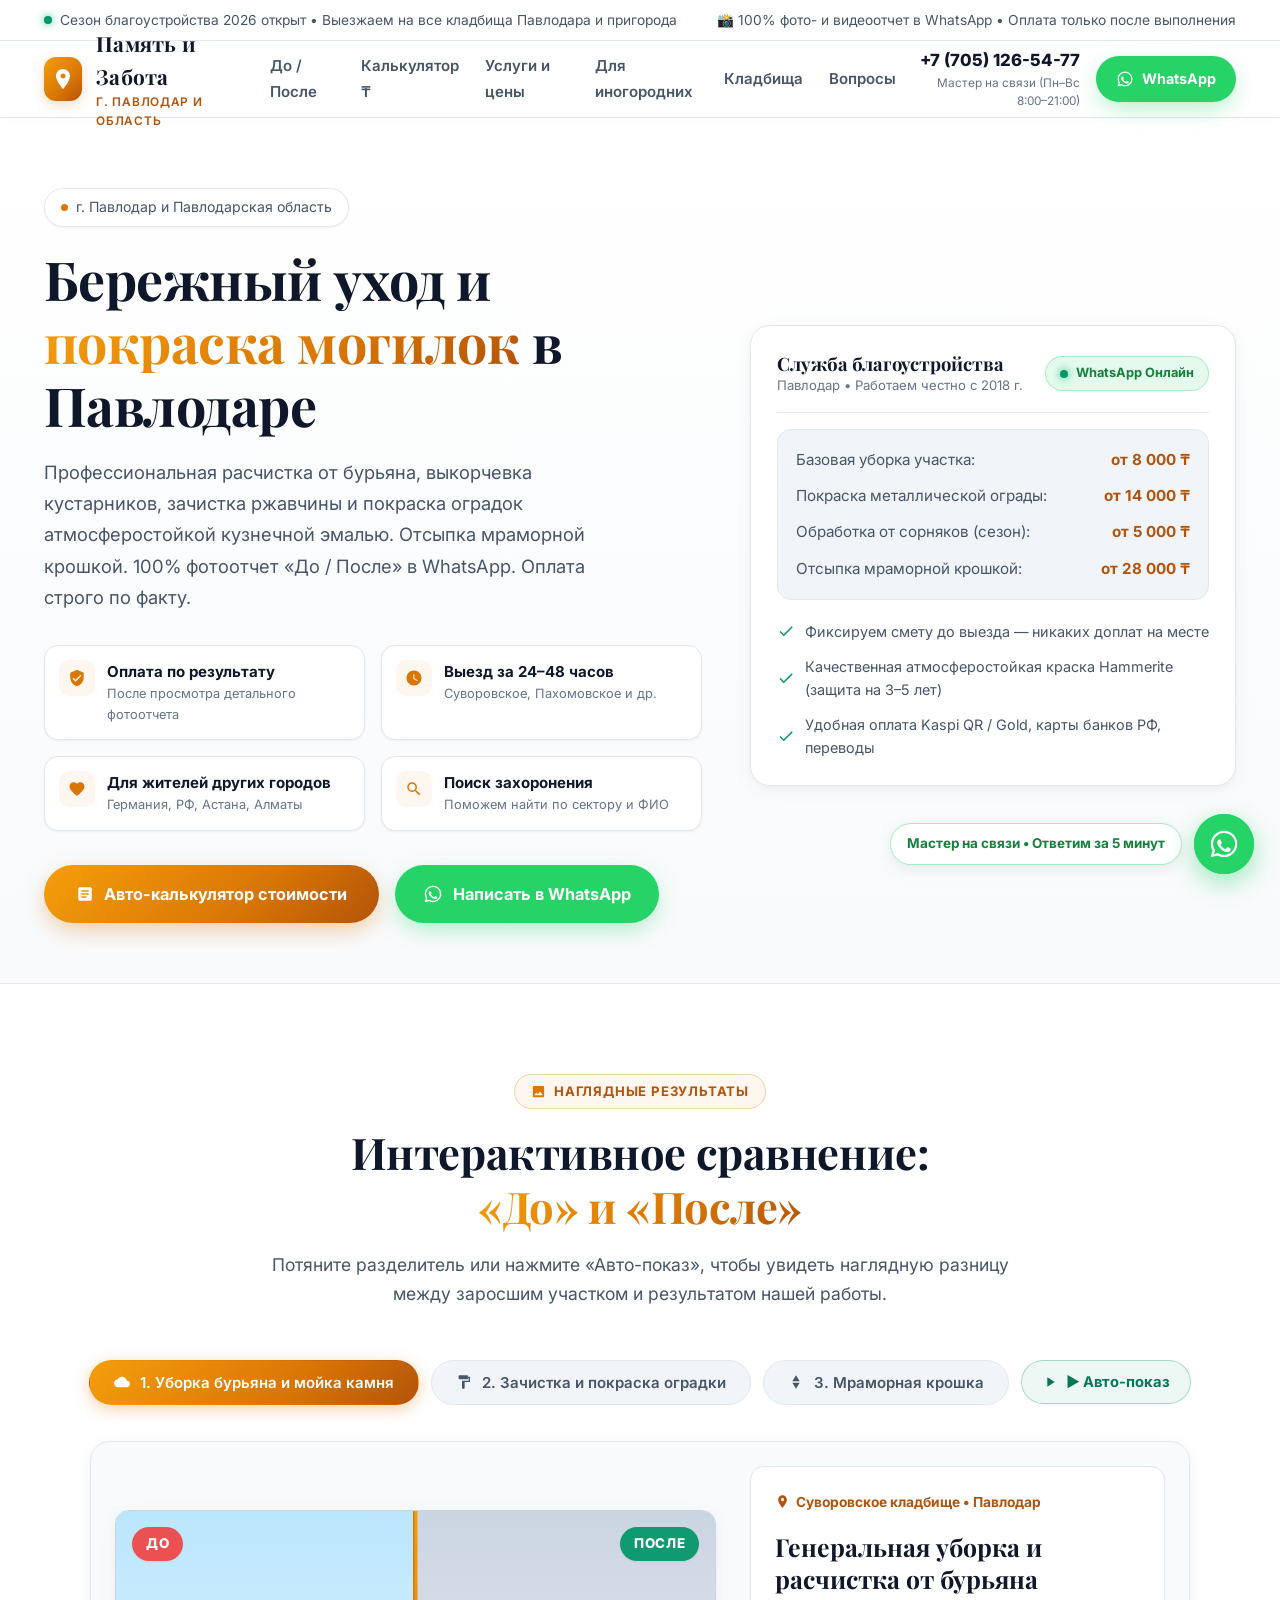
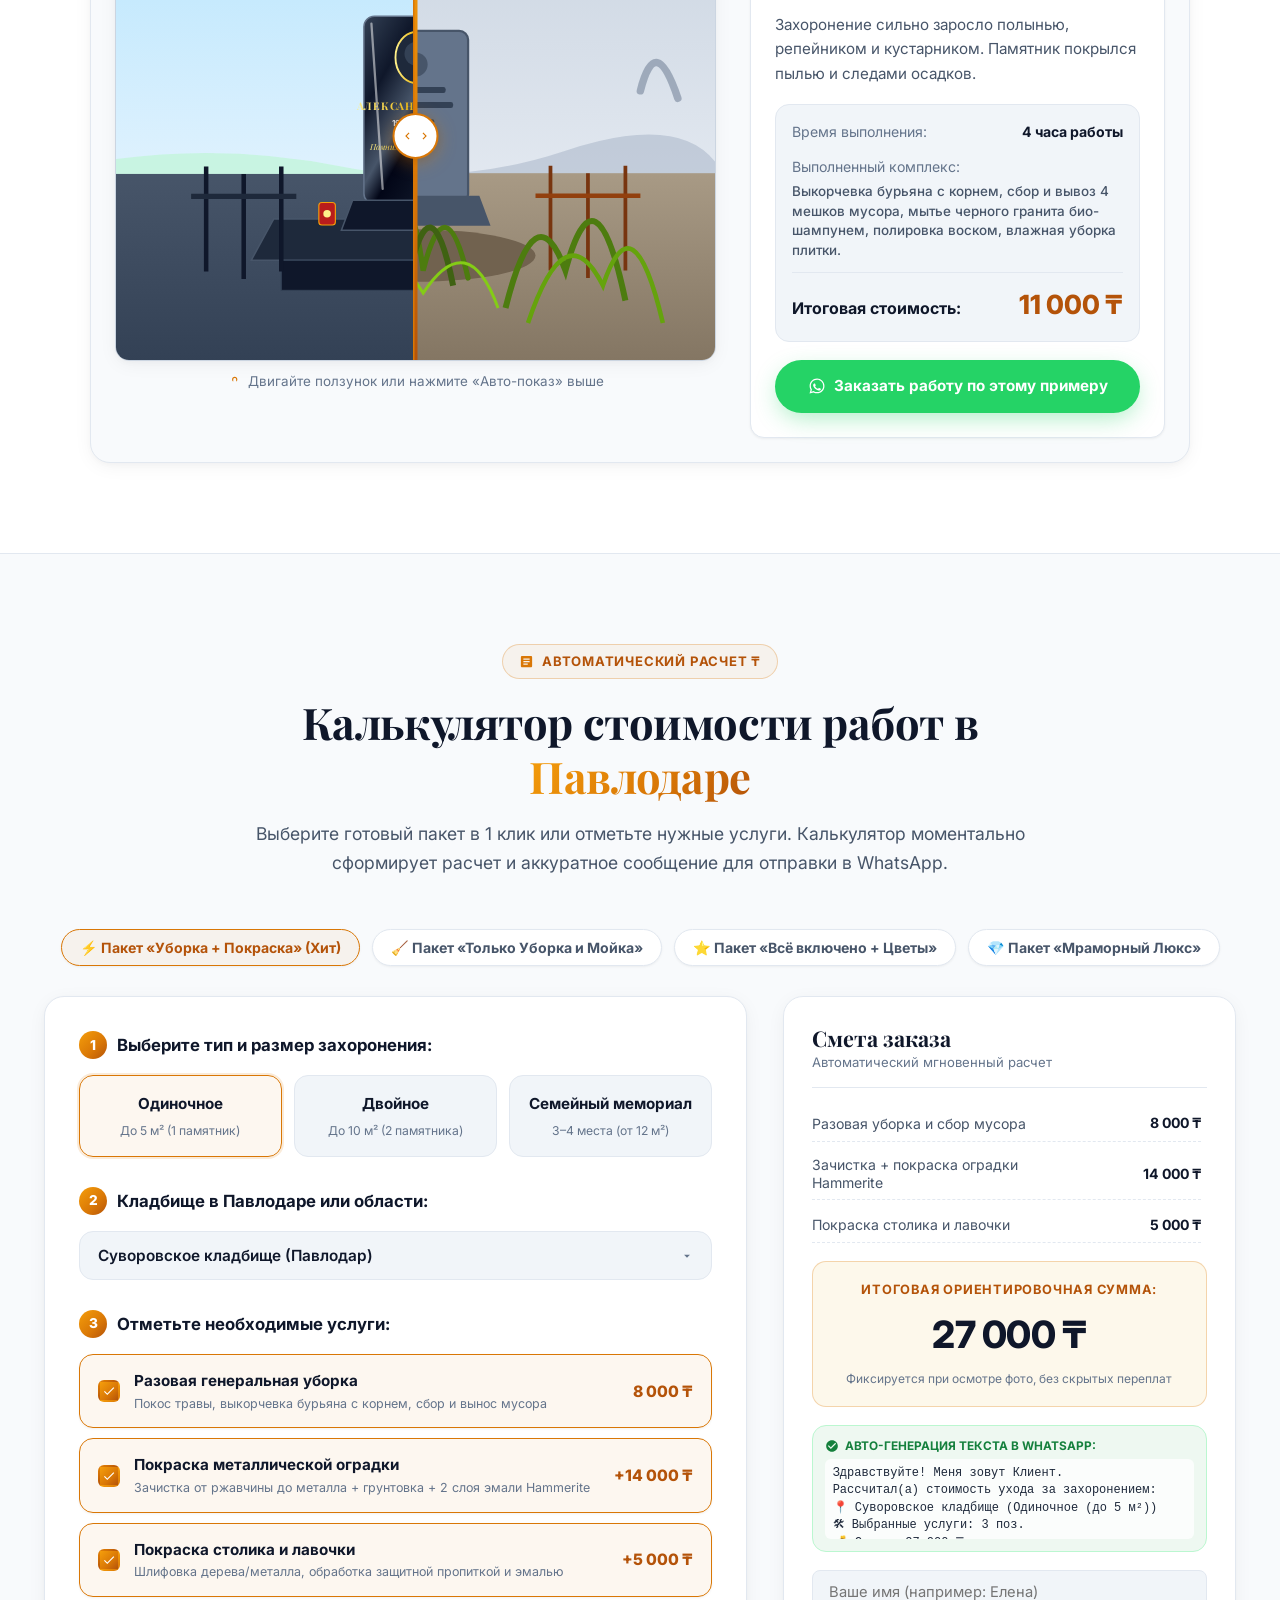
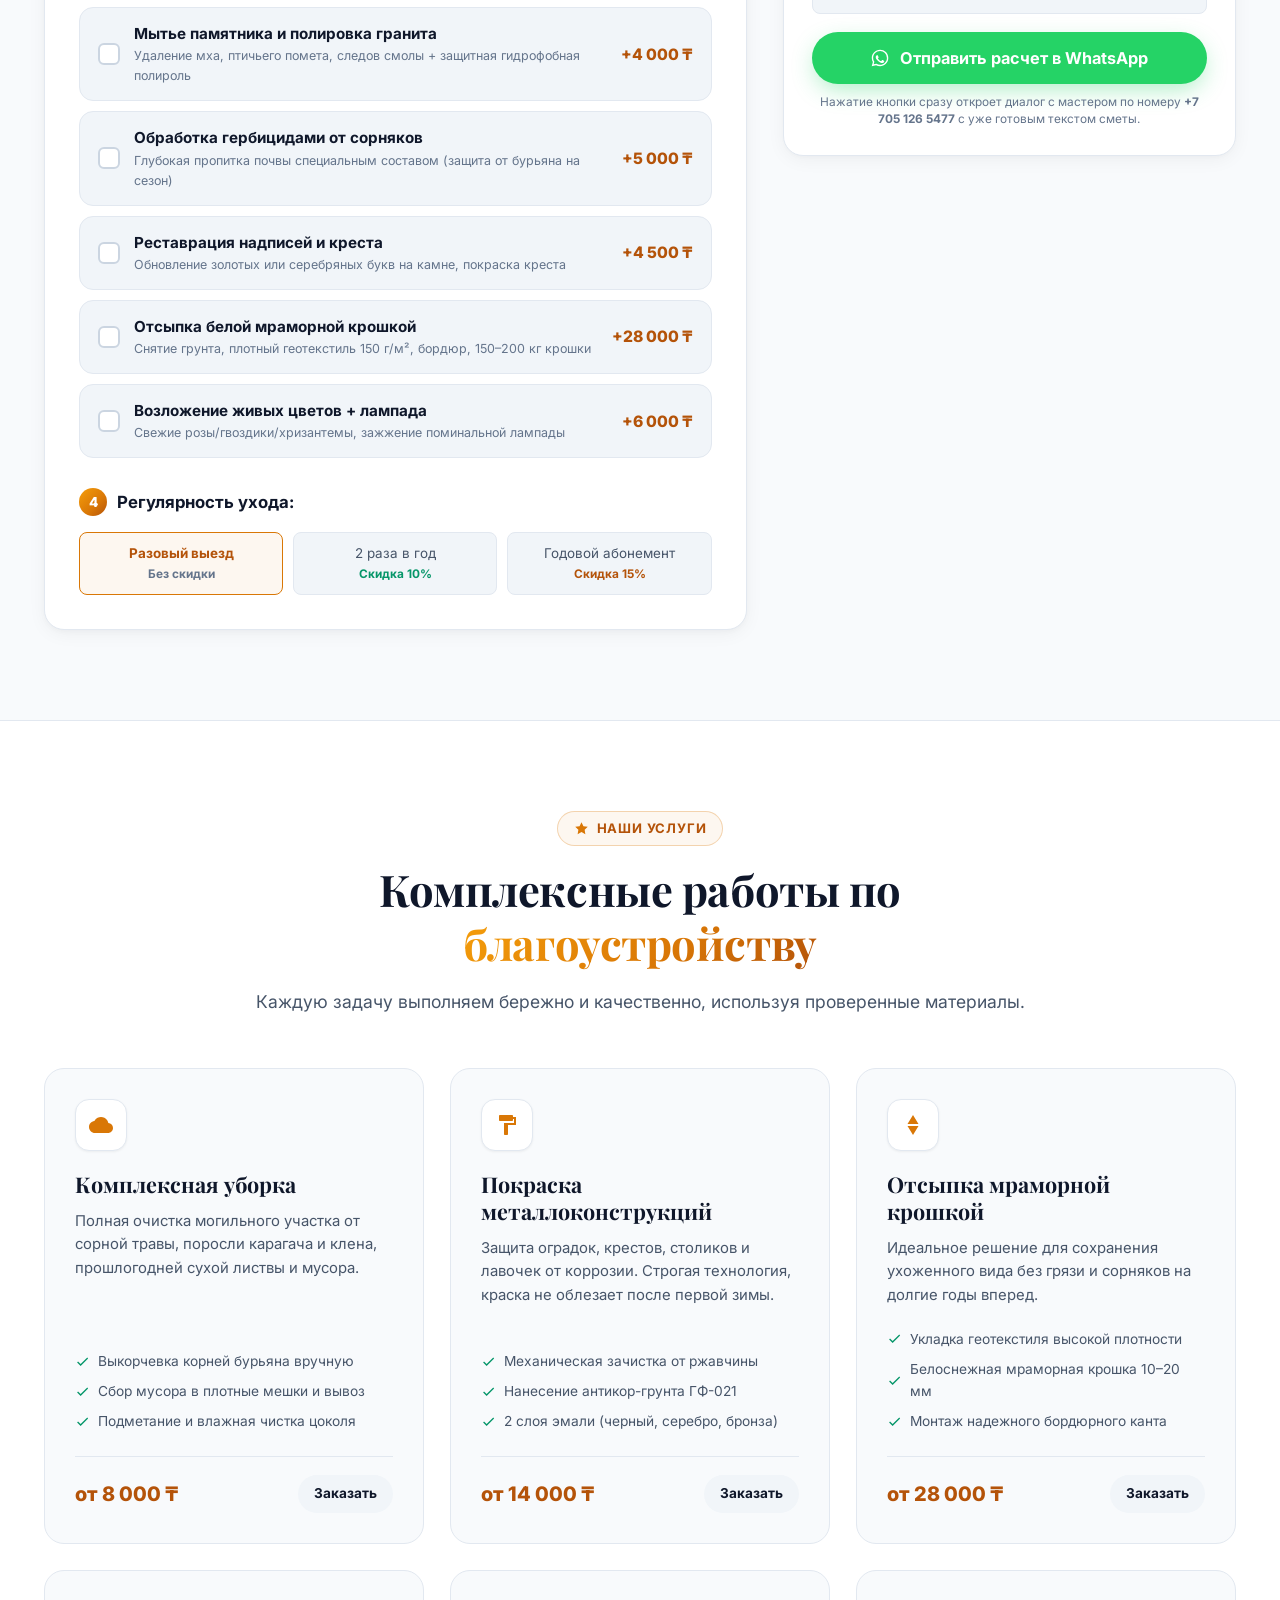
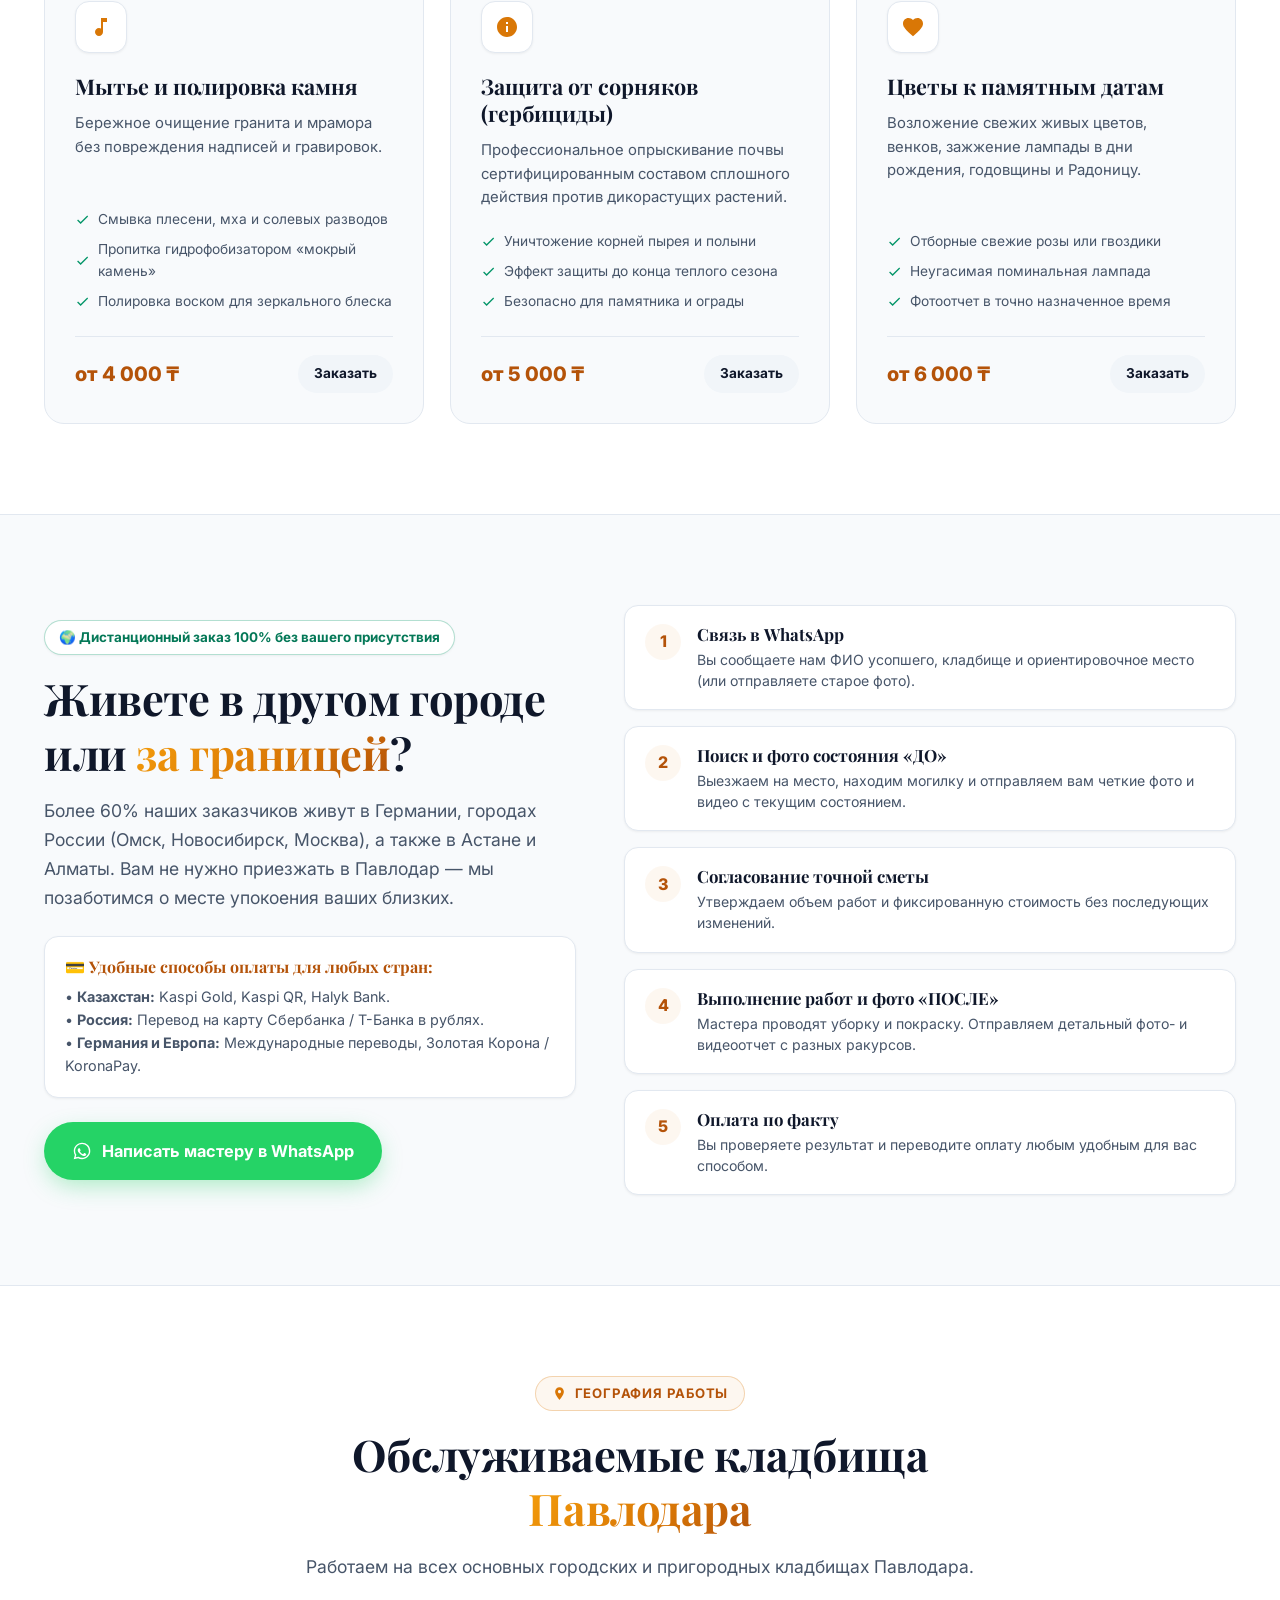
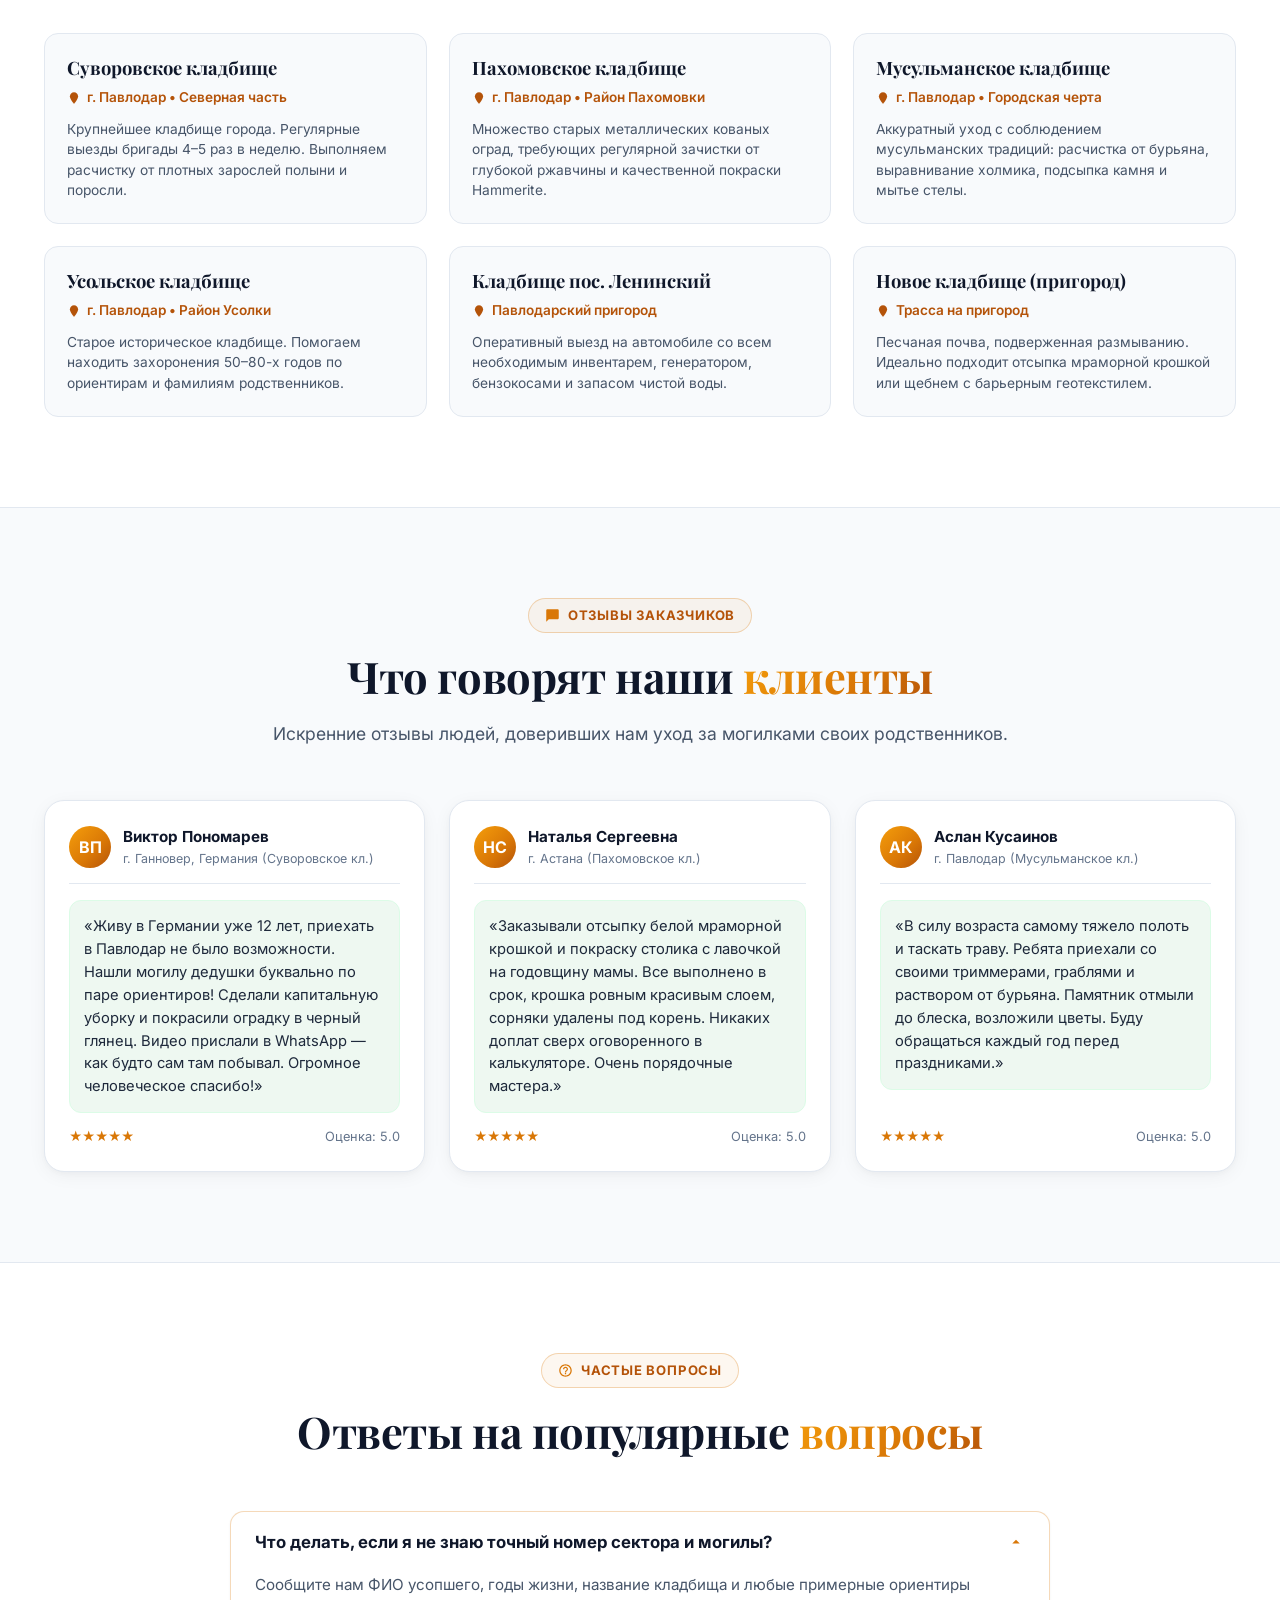
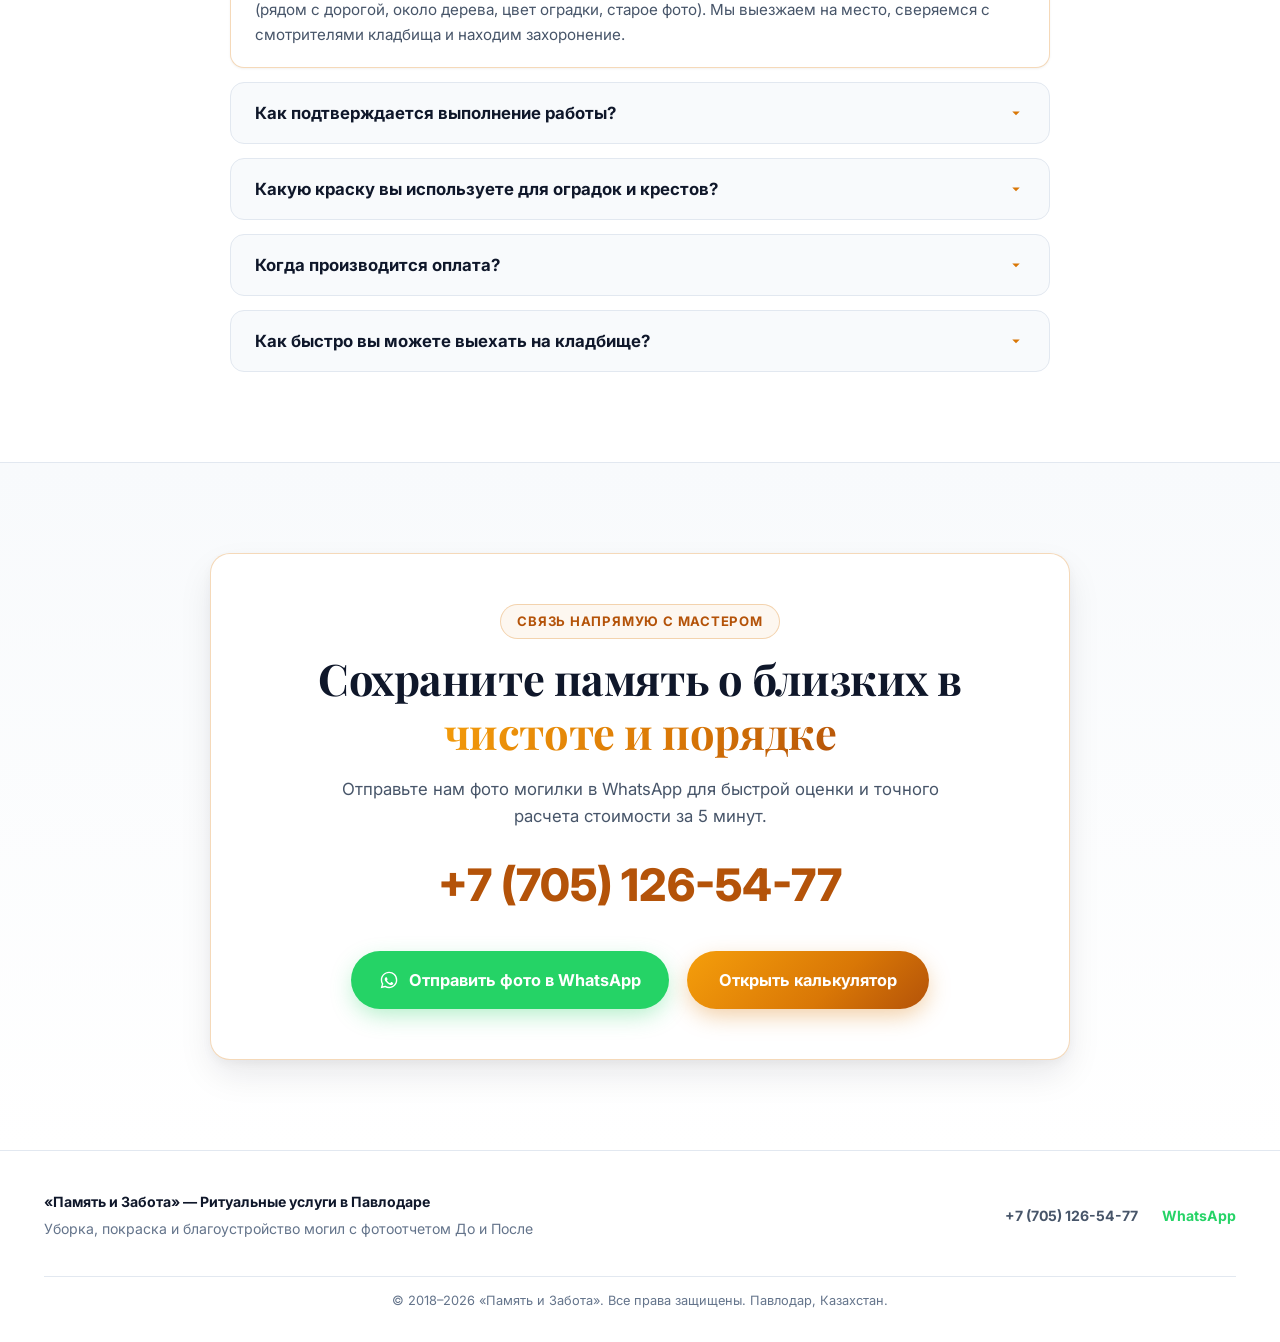
==== commit f27f3c60: "feat: светлая премиальная тема, автоматизация расчета с готовыми пакетами в 1 клик, авто-показ До/По" ====
--- a/index.html
+++ b/index.html
@@ -4,8 +4,8 @@
   <meta charset="UTF-8">
   <meta name="viewport" content="width=device-width, initial-scale=1.0, maximum-scale=5.0, user-scalable=yes">
   <title>Уборка и покраска могилок в Павлодаре | «Память и Забота» — 100% фотоотчет До и После</title>
-  <meta name="description" content="Бережный профессиональный уход за захоронениями в Павлодаре. Разовая и сезонная уборка бурьяна, зачистка и покраска оградок, отсыпка мраморной крошкой. Фото- и видеоотчет в WhatsApp. Расчет стоимости онлайн. Тел/WhatsApp: +7 (705) 126-54-77.">
-  <meta name="theme-color" content="#090e0c">
+  <meta name="description" content="Бережный уход и благоустройство могил в Павлодаре. Разовая и регулярная уборка бурьяна, зачистка и покраска оградок, отсыпка мраморной крошкой. Фотоотчет До и После в WhatsApp. Расчет онлайн. Тел/WhatsApp: +7 (705) 126-54-77.">
+  <meta name="theme-color" content="#ffffff">
 
   <!-- Open Graph / WhatsApp Preview Tags -->
   <meta property="og:title" content="Уборка и покраска могилок в Павлодаре | Память и Забота">
@@ -18,8 +18,8 @@
   <link rel="preconnect" href="https://fonts.gstatic.com" crossorigin>
   <link href="https://fonts.googleapis.com/css2?family=Inter:wght@400;500;600;700;800&family=Playfair+Display:ital,wght@0,600;0,700;1,500&display=swap" rel="stylesheet">
 
-  <!-- Стилистика проекта -->
-  <link rel="stylesheet" href="css/ritual.css?v=2.0">
+  <!-- Стилистика проекта (Светлая премиальная тема) -->
+  <link rel="stylesheet" href="css/ritual.css?v=3.0">
 </head>
 <body>
 
@@ -31,7 +31,7 @@
         <span>Сезон благоустройства 2026 открыт • Выезжаем на все кладбища Павлодара и пригорода</span>
       </div>
       <div class="top-badge">
-        <span>📸 100% фото- и видеоотчет в WhatsApp • Оплата по результату</span>
+        <span>📸 100% фото- и видеоотчет в WhatsApp • Оплата только после выполнения</span>
       </div>
     </div>
   </aside>
@@ -43,12 +43,11 @@
       <!-- Логотип -->
       <a href="#" class="logo-block">
         <div class="logo-icon" aria-hidden="true">
-          <!-- Символ памяти: росток / свеча -->
           <svg viewBox="0 0 24 24"><path d="M12 2C8.13 2 5 5.13 5 9c0 5.25 7 13 7 13s7-7.75 7-13c0-3.87-3.13-7-7-7zm0 9.5c-1.38 0-2.5-1.12-2.5-2.5s1.12-2.5 2.5-2.5 2.5 1.12 2.5 2.5-1.12 2.5-2.5 2.5z"/></svg>
         </div>
         <div class="logo-text">
           <span class="logo-title">Память и Забота</span>
-          <span class="logo-sub">Павлодар и область</span>
+          <span class="logo-sub">г. Павлодар и область</span>
         </div>
       </a>
 
@@ -64,7 +63,7 @@
         </ul>
       </nav>
 
-      <!-- Контакты и быстрый WhatsApp -->
+      <!-- Контакты и прямой WhatsApp -->
       <div class="header-actions">
         <div class="header-phone">
           <a href="tel:+77051265477" class="header-phone-number">+7 (705) 126-54-77</a>
@@ -81,10 +80,8 @@
   <main>
     <!-- ГЛАВНЫЙ ЭКРАН (HERO) -->
     <section class="hero-section">
-      <div class="hero-backdrop-glow" aria-hidden="true"></div>
       <div class="container hero-grid">
         
-        <!-- Левая часть: заголовок и УТП -->
         <div class="hero-content">
           <div class="hero-badge-city">
             <span class="city-dot"></span>
@@ -96,7 +93,7 @@
           </h1>
 
           <p class="hero-desc">
-            Профессиональная расчистка от бурьяна, выкорчевка кустарников, зачистка ржавчины и покраска оградок атмосферостойкой краской. Отсыпка мраморной крошкой. Полный фотоотчет «До / После» в WhatsApp. Оплата после выполнения.
+            Профессиональная расчистка от бурьяна, выкорчевка кустарников, зачистка ржавчины и покраска оградок атмосферостойкой кузнечной эмалью. Отсыпка мраморной крошкой. 100% фотоотчет «До / После» в WhatsApp. Оплата строго по факту.
           </p>
 
           <!-- Ключевые преимущества -->
@@ -146,7 +143,7 @@
           <div class="hero-actions">
             <a href="#calculator" class="btn-primary-gold">
               <svg viewBox="0 0 24 24"><path d="M19 3H5c-1.1 0-2 .9-2 2v14c0 1.1.9 2 2 2h14c1.1 0 2-.9 2-2V5c0-1.1-.9-2-2-2zm-5 14H7v-2h7v2zm3-4H7v-2h10v2zm0-4H7V7h10v2z"/></svg>
-              <span>Рассчитать стоимость онлайн</span>
+              <span>Авто-калькулятор стоимости</span>
             </a>
             <a href="https://wa.me/77051265477?text=%D0%97%D0%B4%D1%80%D0%B0%D0%B2%D1%81%D1%82%D0%B2%D1%83%D0%B9%D1%82%D0%B5!%20%D0%A5%D0%BE%D1%87%D1%83%20%D0%BF%D0%BE%D0%BB%D1%83%D1%87%D0%B8%D1%82%D1%8C%20%D0%BA%D0%BE%D0%BD%D1%81%D1%83%D0%BB%D1%8C%D1%82%D0%B0%D1%86%D0%B8%D1%8E%20%D0%BF%D0%BE%20%D1%83%D0%B1%D0%BE%D1%80%D0%BA%D0%B5%20%D0%B8%20%D0%BF%D0%BE%D0%BA%D1%80%D0%B0%D1%81%D0%BA%D0%B5%20%D0%BC%D0%BE%D0%B3%D0%B8%D0%BB%D0%BA%D0%B8%20%D0%B2%20%D0%9F%D0%B0%D0%B2%D0%BB%D0%BE%D0%B4%D0%B0%D1%80%D0%B5." target="_blank" rel="noopener noreferrer" class="btn-whatsapp-large">
               <svg viewBox="0 0 24 24"><path d="M12.04 2c-5.46 0-9.91 4.45-9.91 9.91 0 1.75.46 3.45 1.32 4.95L2.05 22l5.25-1.38c1.45.79 3.08 1.21 4.74 1.21 5.46 0 9.91-4.45 9.91-9.91 0-2.65-1.03-5.14-2.9-7.01A9.816 9.816 0 0 0 12.04 2m.01 1.67c2.2 0 4.26.86 5.82 2.41a8.204 8.204 0 0 1 2.41 5.83c0 4.54-3.7 8.24-8.24 8.24-1.48 0-2.93-.4-4.2-1.15l-.3-.18-3.12.82.83-3.04-.2-.31a8.19 8.19 0 0 1-1.26-4.38c0-4.54 3.7-8.24 8.24-8.24m4.52 11.66c-.25-.13-1.47-.72-1.7-.81-.23-.08-.39-.13-.56.13-.17.25-.64.81-.79.97-.14.17-.29.19-.54.06-.25-.13-1.06-.39-2.03-1.24-.75-.67-1.26-1.49-1.41-1.74-.15-.25-.02-.39.11-.51.11-.11.25-.29.38-.44.12-.14.17-.25.25-.41.08-.17.04-.31-.02-.44-.06-.13-.56-1.35-.77-1.85-.2-.49-.4-.42-.56-.43l-.47-.01c-.17 0-.44.06-.67.31-.23.25-.88.86-.88 2.1s.9 2.44 1.03 2.61c.12.17 1.77 2.7 4.29 3.79.6.26 1.07.41 1.44.53.6.19 1.15.16 1.59.1.48-.07 1.47-.6 1.68-1.18.21-.58.21-1.07.15-1.18-.07-.12-.22-.19-.47-.31z"/></svg>
@@ -155,12 +152,12 @@
           </div>
         </div>
 
-        <!-- Правая часть: интерактивная карточка надежности -->
+        <!-- Правая колонка Hero -->
         <div class="hero-visual-card">
           <div class="hero-visual-header">
             <div>
               <h3 style="font-size: 1.15rem; color: var(--text-pure);">Служба благоустройства</h3>
-              <p style="font-size: 0.8rem; color: var(--text-muted);">Павлодар • Работаем честно с 2018 г.</p>
+              <p style="font-size: 0.82rem; color: var(--text-muted);">Павлодар • Работаем честно с 2018 г.</p>
             </div>
             <span class="badge-live-report">
               <span class="pulsing-dot"></span> WhatsApp Онлайн
@@ -191,15 +188,15 @@
           <div class="hero-trust-list">
             <div class="trust-item">
               <svg viewBox="0 0 24 24"><path d="M9 16.17L4.83 12l-1.42 1.41L9 19 21 7l-1.41-1.41z"/></svg>
-              <span>Фиксируем цену до начала работ — никаких доплат на месте</span>
+              <span>Фиксируем смету до выезда — никаких доплат на месте</span>
             </div>
             <div class="trust-item">
               <svg viewBox="0 0 24 24"><path d="M9 16.17L4.83 12l-1.42 1.41L9 19 21 7l-1.41-1.41z"/></svg>
-              <span>Используем кузнечные эмали и грунт с защитой от коррозии на 3–5 лет</span>
+              <span>Качественная атмосферостойкая краска Hammerite (защита на 3–5 лет)</span>
             </div>
             <div class="trust-item">
               <svg viewBox="0 0 24 24"><path d="M9 16.17L4.83 12l-1.42 1.41L9 19 21 7l-1.41-1.41z"/></svg>
-              <span>Принимаем оплату через Kaspi QR / Gold, Сбербанк и переводы</span>
+              <span>Удобная оплата Kaspi QR / Gold, карты банков РФ, переводы</span>
             </div>
           </div>
         </div>
@@ -207,7 +204,7 @@
       </div>
     </section>
 
-    <!-- ИНТЕРАКТИВНЫЙ БЛОК «ДО / ПОСЛЕ» (BEFORE & AFTER SLIDER) -->
+    <!-- ИНТЕРАКТИВНЫЙ БЛОК «ДО / ПОСЛЕ» -->
     <section id="cases" class="before-after-section">
       <div class="container">
         
@@ -218,15 +215,15 @@
           </div>
           <h2 class="section-title">Интерактивное сравнение: <span class="gold-text">«До» и «После»</span></h2>
           <p class="section-subtitle">
-            Потяните золотой разделитель влево или вправо, чтобы увидеть разницу между запущенным состоянием и результатом нашей бережной работы.
+            Потяните разделитель или нажмите «Авто-показ», чтобы увидеть наглядную разницу между заросшим участком и результатом нашей работы.
           </p>
         </div>
 
-        <!-- Переключатель кейсов работ -->
+        <!-- Переключатели кейсов и кнопка автоматизации -->
         <div class="cases-switcher">
           <button type="button" class="case-tab-btn active" data-case="weeds_cleaning">
             <svg viewBox="0 0 24 24"><path d="M19.35 10.04C18.67 6.59 15.64 4 12 4 9.11 4 6.6 5.64 5.35 8.04 2.34 8.36 0 10.91 0 14c0 3.31 2.69 6 6 6h13c2.76 0 5-2.24 5-5 0-2.64-2.05-4.78-4.65-4.96z"/></svg>
-            <span>1. Уборка бурьяна и мойка памятника</span>
+            <span>1. Уборка бурьяна и мойка камня</span>
           </button>
           <button type="button" class="case-tab-btn" data-case="fence_painting">
             <svg viewBox="0 0 24 24"><path d="M18 4V3c0-.55-.45-1-1-1H5c-.55 0-1 .45-1 1v4c0 .55.45 1 1 1h12c.55 0 1-.45 1-1V6h1v4H9v11c0 .55.45 1 1 1h2c.55 0 1-.45 1-1v-9h8V4h-3z"/></svg>
@@ -234,27 +231,25 @@
           </button>
           <button type="button" class="case-tab-btn" data-case="marble_gravel">
             <svg viewBox="0 0 24 24"><path d="M12 2l-5.5 9h11zM12 22l5.5-9h-11z"/></svg>
-            <span>3. Отсыпка мраморной крошкой</span>
+            <span>3. Мраморная крошка</span>
           </button>
-        </div>
-
-        <!-- Сам интерактивный слайдер и детали -->
+          <button type="button" id="btnAutoPlay" class="btn-auto-play" title="Автоматическое плавное сравнение">
+            <svg viewBox="0 0 24 24"><path d="M8 5v14l11-7z"/></svg>
+            <span>▶ Авто-показ</span>
+          </button>
+        </div>
+
+        <!-- Сам интерактивный слайдер -->
         <div class="slider-main-container">
           
-          <!-- Левая колонка: интерактивный сплиттер -->
           <div>
             <div class="ba-slider-wrapper" id="baSliderWrapper" title="Потяните для сравнения">
-              <!-- Слой ДО (снизу) -->
               <div class="ba-image-container ba-before" id="baBeforeImg"></div>
-              
-              <!-- Слой ПОСЛЕ (сверху с динамической шириной) -->
               <div class="ba-image-container ba-after" id="baAfterImg"></div>
 
-              <!-- Метки ДО / ПОСЛЕ -->
               <span class="ba-badge ba-badge-before">ДО</span>
               <span class="ba-badge ba-badge-after">ПОСЛЕ</span>
 
-              <!-- Разделитель и кнопка-рукоятка -->
               <div class="ba-divider-handle" id="baHandle">
                 <div class="handle-button" aria-label="Ползунок сравнения">
                   <div class="handle-arrows">
@@ -267,11 +262,11 @@
 
             <div class="ba-slider-hint">
               <svg viewBox="0 0 24 24"><path d="M9 11.24V7.5a2.5 2.5 0 0 1 5 0v3.74c1.21-.81 2-2.18 2-3.74C16 5.01 13.99 3 11.5 3S7 5.01 7 7.5c0 1.56.79 2.93 2 3.74z"/></svg>
-              <span>Зажмите ползунок и двигайте влево/вправо для сравнения</span>
-            </div>
-          </div>
-
-          <!-- Правая колонка: детальное описание выбранного кейса -->
+              <span>Двигайте ползунок или нажмите «Авто-показ» выше</span>
+            </div>
+          </div>
+
+          <!-- Детали кейса -->
           <div class="case-details-card">
             <div class="case-meta-tag">
               <svg viewBox="0 0 24 24"><path d="M12 2C8.13 2 5 5.13 5 9c0 5.25 7 13 7 13s7-7.75 7-13c0-3.87-3.13-7-7-7zm0 9.5c-1.38 0-2.5-1.12-2.5-2.5s1.12-2.5 2.5-2.5 2.5 1.12 2.5 2.5-1.12 2.5-2.5 2.5z"/></svg>
@@ -280,7 +275,7 @@
 
             <h3 class="case-title" id="caseTitle">Генеральная уборка и расчистка от бурьяна</h3>
             <p class="case-desc" id="caseDesc">
-              Захоронение не посещалось более 2 лет. Участок зарос полынью, репейником и кустарником. Памятник покрылся пылью и следами осадков.
+              Захоронение сильно заросло полынью, репейником и кустарником. Памятник покрылся пылью и следами осадков.
             </p>
 
             <div class="case-specs-list">
@@ -290,7 +285,7 @@
               </div>
               <div class="spec-row" style="flex-direction: column; align-items: flex-start; gap: 4px;">
                 <span class="spec-label">Выполненный комплекс:</span>
-                <span class="spec-val" id="caseScope" style="font-size: 0.82rem; font-weight: 400; color: var(--text-secondary); line-height: 1.4;">
+                <span class="spec-val" id="caseScope" style="font-size: 0.84rem; font-weight: 500; color: var(--text-secondary); line-height: 1.45;">
                   Выкорчевка бурьяна с корнем, сбор и вывоз 4 мешков мусора, мытье черного гранита био-шампунем, полировка воском, влажная уборка плитки.
                 </span>
               </div>
@@ -311,27 +306,43 @@
       </div>
     </section>
 
-    <!-- ИНТЕРАКТИВНЫЙ ОНЛАЙН-КАЛЬКУЛЯТОР СТОИМОСТИ -->
+    <!-- АВТОМАТИЗИРОВАННЫЙ ОНЛАЙН-КАЛЬКУЛЯТОР СТОИМОСТИ -->
     <section id="calculator" class="calculator-section">
       <div class="container">
         
         <div class="section-header">
           <div class="section-tag">
             <svg viewBox="0 0 24 24"><path d="M19 3H5c-1.1 0-2 .9-2 2v14c0 1.1.9 2 2 2h14c1.1 0 2-.9 2-2V5c0-1.1-.9-2-2-2zm-5 14H7v-2h7v2zm3-4H7v-2h10v2zm0-4H7V7h10v2z"/></svg>
-            <span>Мгновенный расчет ₸</span>
+            <span>Автоматический расчет ₸</span>
           </div>
           <h2 class="section-title">Калькулятор стоимости работ в <span class="gold-text">Павлодаре</span></h2>
           <p class="section-subtitle">
-            Выберите нужные параметры и услуги. Калькулятор моментально рассчитает ориентировочную смету, которую можно отправить мастеру в WhatsApp в один клик.
+            Выберите готовый пакет в 1 клик или отметьте нужные услуги. Калькулятор моментально сформирует расчет и аккуратное сообщение для отправки в WhatsApp.
           </p>
+        </div>
+
+        <!-- Быстрые автоматические пакеты услуг -->
+        <div class="calc-presets-bar">
+          <button type="button" class="preset-chip-btn active" data-preset="paint">
+            <span>⚡ Пакет «Уборка + Покраска» (Хит)</span>
+          </button>
+          <button type="button" class="preset-chip-btn" data-preset="clean">
+            <span>🧹 Пакет «Только Уборка и Мойка»</span>
+          </button>
+          <button type="button" class="preset-chip-btn" data-preset="all_inclusive">
+            <span>⭐ Пакет «Всё включено + Цветы»</span>
+          </button>
+          <button type="button" class="preset-chip-btn" data-preset="marble">
+            <span>💎 Пакет «Мраморный Люкс»</span>
+          </button>
         </div>
 
         <form id="calcForm" class="calc-grid" onsubmit="return false;">
           
-          <!-- Левая панель: настройки параметров -->
+          <!-- Левая колонка: параметры -->
           <div class="calc-options-panel">
             
-            <!-- Шаг 1: Размер участка -->
+            <!-- Шаг 1 -->
             <div class="calc-step-group">
               <div class="step-label">
                 <span class="step-num">1</span>
@@ -362,7 +373,7 @@
               </div>
             </div>
 
-            <!-- Шаг 2: Выбор кладбища в Павлодаре -->
+            <!-- Шаг 2 -->
             <div class="calc-step-group">
               <div class="step-label">
                 <span class="step-num">2</span>
@@ -374,7 +385,7 @@
                   <option value="pahomovskoe">Пахомовское кладбище (Павлодар)</option>
                   <option value="muslim">Мусульманское городское кладбище</option>
                   <option value="usolskoe">Усольское кладбище (старое)</option>
-                  <option value="new_cemetery">Новое кладбище (пригород, +2 000 ₸ выезд)</option>
+                  <option value="new_cemetery">Новое кладбище (+2 000 ₸ выезд)</option>
                   <option value="leninsky">Кладбище пос. Ленинский (+2 500 ₸ выезд)</option>
                   <option value="other_region">Другое в Павлодарской обл. (+4 500 ₸ выезд)</option>
                 </select>
@@ -382,7 +393,7 @@
               </div>
             </div>
 
-            <!-- Шаг 3: Набор услуг -->
+            <!-- Шаг 3 -->
             <div class="calc-step-group">
               <div class="step-label">
                 <span class="step-num">3</span>
@@ -423,7 +434,7 @@
                 </label>
 
                 <label class="service-check-item">
-                  <input type="checkbox" name="service_item" value="paint_table">
+                  <input type="checkbox" name="service_item" value="paint_table" checked>
                   <div class="service-check-body">
                     <div class="check-left">
                       <div class="custom-checkbox-box">
@@ -463,7 +474,7 @@
                       </div>
                       <div class="service-title-wrap">
                         <span class="service-name">Обработка гербицидами от сорняков</span>
-                        <span class="service-desc-small">Глубокая пропитка грунта специальным составом (защита от бурьяна на сезон)</span>
+                        <span class="service-desc-small">Глубокая пропитка почвы специальным составом (защита от бурьяна на сезон)</span>
                       </div>
                     </div>
                     <span class="service-price-tag">+5 000 ₸</span>
@@ -495,7 +506,7 @@
                       </div>
                       <div class="service-title-wrap">
                         <span class="service-name">Отсыпка белой мраморной крошкой</span>
-                        <span class="service-desc-small">Снятие верхнего слоя грунта, плотный геотекстиль 150 г/м², бордюр, 150–200 кг крошки</span>
+                        <span class="service-desc-small">Снятие грунта, плотный геотекстиль 150 г/м², бордюр, 150–200 кг крошки</span>
                       </div>
                     </div>
                     <span class="service-price-tag">+28 000 ₸</span>
@@ -521,7 +532,7 @@
               </div>
             </div>
 
-            <!-- Шаг 4: Периодичность / Скидка -->
+            <!-- Шаг 4 -->
             <div class="calc-step-group">
               <div class="step-label">
                 <span class="step-num">4</span>
@@ -532,49 +543,53 @@
                   <input type="radio" name="timing_option" value="standard" checked>
                   <div class="timing-body">
                     <div>Разовый выезд</div>
-                    <div style="font-size: 0.72rem; color: var(--text-muted);">Без скидки</div>
+                    <div style="font-size: 0.74rem; color: var(--text-muted);">Без скидки</div>
                   </div>
                 </label>
                 <label class="timing-card">
                   <input type="radio" name="timing_option" value="twice_year">
                   <div class="timing-body">
                     <div>2 раза в год</div>
-                    <div style="font-size: 0.72rem; color: var(--emerald-400);">Скидка 10%</div>
+                    <div style="font-size: 0.74rem; color: var(--emerald-600); font-weight: 700;">Скидка 10%</div>
                   </div>
                 </label>
                 <label class="timing-card">
                   <input type="radio" name="timing_option" value="annual">
                   <div class="timing-body">
                     <div>Годовой абонемент</div>
-                    <div style="font-size: 0.72rem; color: var(--gold-300);">Скидка 15%</div>
-                  </div>
-                </label>
-              </div>
-            </div>
-
-          </div>
-
-          <!-- Правая колонка: живая карточка расчета и отправка в WhatsApp -->
+                    <div style="font-size: 0.74rem; color: var(--gold-600); font-weight: 700;">Скидка 15%</div>
+                  </div>
+                </label>
+              </div>
+            </div>
+
+          </div>
+
+          <!-- Правая колонка: смета, живой предпросмотр WhatsApp и кнопка отправки -->
           <div class="calc-summary-card">
             
             <div class="calc-summary-header">
               <h3 class="calc-summary-title">Смета заказа</h3>
-              <p class="calc-summary-sub">Детализация выбранных позиций</p>
-            </div>
-
-            <!-- Список выбранных позиций -->
-            <div id="summaryItemsList" class="summary-items-list">
-              <!-- Заполняется динамически через ritual.js -->
-            </div>
-
-            <!-- Итоговый блок цены -->
+              <p class="calc-summary-sub">Автоматический мгновенный расчет</p>
+            </div>
+
+            <div id="summaryItemsList" class="summary-items-list"></div>
+
             <div class="calc-total-box">
-              <div class="calc-total-label">Итоговая ориентировочная стоимость:</div>
-              <div class="calc-total-amount" id="calcTotalNumber">22 000 ₸</div>
-              <div class="calc-total-note">Фиксируется при осмотре фото, без скрытых платежей</div>
-            </div>
-
-            <!-- Форма отправки в WhatsApp -->
+              <div class="calc-total-label">Итоговая ориентировочная сумма:</div>
+              <div class="calc-total-amount" id="calcTotalNumber">27 000 ₸</div>
+              <div class="calc-total-note">Фиксируется при осмотре фото, без скрытых переплат</div>
+            </div>
+
+            <!-- Автоматический живой предпросмотр сообщения -->
+            <div class="wa-message-preview-box">
+              <div class="wa-preview-header">
+                <svg width="14" height="14" viewBox="0 0 24 24" fill="currentColor"><path d="M12 2C6.48 2 2 6.48 2 12s4.48 10 10 10 10-4.48 10-10S17.52 2 12 2zm-2 15l-5-5 1.41-1.41L10 14.17l7.59-7.59L19 8l-9 9z"/></svg>
+                <span>Авто-генерация текста в WhatsApp:</span>
+              </div>
+              <div id="waPreviewText" class="wa-preview-body"></div>
+            </div>
+
             <div class="calc-client-form">
               <input type="text" id="clientName" class="form-input" placeholder="Ваше имя (например: Елена)" aria-label="Ваше имя">
             </div>
@@ -585,7 +600,7 @@
             </button>
 
             <p class="calc-guarantee-note">
-              Нажатие кнопки сразу откроет диалог с мастером по номеру <strong>+7 705 126 5477</strong> с уже готовым текстом расчета.
+              Нажатие кнопки сразу откроет диалог с мастером по номеру <strong>+7 705 126 5477</strong> с уже готовым текстом сметы.
             </p>
 
           </div>
@@ -595,34 +610,33 @@
       </div>
     </section>
 
-    <!-- КАТАЛОГ УСЛУГ И ПРАЙС-ЛИСТ -->
+    <!-- КАТАЛОГ УСЛУГ -->
     <section id="services" class="services-section">
       <div class="container">
         
         <div class="section-header">
           <div class="section-tag">
             <svg viewBox="0 0 24 24"><path d="M12 2l3.09 6.26L22 9.27l-5 4.87 1.18 6.88L12 17.77l-6.18 3.25L7 14.14 2 9.27l6.91-1.01L12 2z"/></svg>
-            <span>Полный комплекс услуг</span>
-          </div>
-          <h2 class="section-title">Что входит в наши <span class="gold-text">ритуальные услуги</span></h2>
+            <span>Наши услуги</span>
+          </div>
+          <h2 class="section-title">Комплексные работы по <span class="gold-text">благоустройству</span></h2>
           <p class="section-subtitle">
-            Каждую задачу выполняем аккуратно, с уважением к памяти усопших и заботой о долговечности материалов.
+            Каждую задачу выполняем бережно и качественно, используя проверенные материалы.
           </p>
         </div>
 
         <div class="services-cards-grid">
           
-          <!-- Карточка 1 -->
           <div class="service-card">
             <div class="service-card-icon">
               <svg viewBox="0 0 24 24"><path d="M19.35 10.04C18.67 6.59 15.64 4 12 4 9.11 4 6.6 5.64 5.35 8.04 2.34 8.36 0 10.91 0 14c0 3.31 2.69 6 6 6h13c2.76 0 5-2.24 5-5 0-2.64-2.05-4.78-4.65-4.96z"/></svg>
             </div>
             <h3 class="service-card-title">Комплексная уборка</h3>
             <p class="service-card-desc">
-              Полная очистка могильного участка от сорной травы, поросли карагача и клена, прошлогодней сухой листвы и бытового мусора.
+              Полная очистка могильного участка от сорной травы, поросли карагача и клена, прошлогодней сухой листвы и мусора.
             </p>
             <ul class="service-card-points">
-              <li><svg viewBox="0 0 24 24"><path d="M9 16.17L4.83 12l-1.42 1.41L9 19 21 7l-1.41-1.41z"/></svg> Выкорчевка корней вручную</li>
+              <li><svg viewBox="0 0 24 24"><path d="M9 16.17L4.83 12l-1.42 1.41L9 19 21 7l-1.41-1.41z"/></svg> Выкорчевка корней бурьяна вручную</li>
               <li><svg viewBox="0 0 24 24"><path d="M9 16.17L4.83 12l-1.42 1.41L9 19 21 7l-1.41-1.41z"/></svg> Сбор мусора в плотные мешки и вывоз</li>
               <li><svg viewBox="0 0 24 24"><path d="M9 16.17L4.83 12l-1.42 1.41L9 19 21 7l-1.41-1.41z"/></svg> Подметание и влажная чистка цоколя</li>
             </ul>
@@ -632,14 +646,13 @@
             </div>
           </div>
 
-          <!-- Карточка 2 -->
           <div class="service-card">
             <div class="service-card-icon">
               <svg viewBox="0 0 24 24"><path d="M18 4V3c0-.55-.45-1-1-1H5c-.55 0-1 .45-1 1v4c0 .55.45 1 1 1h12c.55 0 1-.45 1-1V6h1v4H9v11c0 .55.45 1 1 1h2c.55 0 1-.45 1-1v-9h8V4h-3z"/></svg>
             </div>
             <h3 class="service-card-title">Покраска металлоконструкций</h3>
             <p class="service-card-desc">
-              Защита оградок, крестов, столиков и лавочек от коррозии. Работаем по строгой технологии, краска не облезает после первой зимы.
+              Защита оградок, крестов, столиков и лавочек от коррозии. Строгая технология, краска не облезает после первой зимы.
             </p>
             <ul class="service-card-points">
               <li><svg viewBox="0 0 24 24"><path d="M9 16.17L4.83 12l-1.42 1.41L9 19 21 7l-1.41-1.41z"/></svg> Механическая зачистка от ржавчины</li>
@@ -652,7 +665,6 @@
             </div>
           </div>
 
-          <!-- Карточка 3 -->
           <div class="service-card">
             <div class="service-card-icon">
               <svg viewBox="0 0 24 24"><path d="M12 2l-5.5 9h11zM12 22l5.5-9h-11z"/></svg>
@@ -672,14 +684,13 @@
             </div>
           </div>
 
-          <!-- Карточка 4 -->
           <div class="service-card">
             <div class="service-card-icon">
               <svg viewBox="0 0 24 24"><path d="M12 3v10.55c-.59-.34-1.27-.55-2-.55-2.21 0-4 1.79-4 4s1.79 4 4 4 4-1.79 4-4V7h4V3h-6z"/></svg>
             </div>
             <h3 class="service-card-title">Мытье и полировка камня</h3>
             <p class="service-card-desc">
-              Бережное глубокое очищение гранита и мрамора без повреждения надписей и гравировок.
+              Бережное очищение гранита и мрамора без повреждения надписей и гравировок.
             </p>
             <ul class="service-card-points">
               <li><svg viewBox="0 0 24 24"><path d="M9 16.17L4.83 12l-1.42 1.41L9 19 21 7l-1.41-1.41z"/></svg> Смывка плесени, мха и солевых разводов</li>
@@ -692,7 +703,6 @@
             </div>
           </div>
 
-          <!-- Карточка 5 -->
           <div class="service-card">
             <div class="service-card-icon">
               <svg viewBox="0 0 24 24"><path d="M12 2C6.48 2 2 6.48 2 12s4.48 10 10 10 10-4.48 10-10S17.52 2 12 2zm1 15h-2v-6h2v6zm0-8h-2V7h2v2z"/></svg>
@@ -712,14 +722,13 @@
             </div>
           </div>
 
-          <!-- Карточка 6 -->
           <div class="service-card">
             <div class="service-card-icon">
               <svg viewBox="0 0 24 24"><path d="M12 21.35l-1.45-1.32C5.4 15.36 2 12.28 2 8.5 2 5.42 4.42 3 7.5 3c1.74 0 3.41.81 4.5 2.09C13.09 3.81 14.76 3 16.5 3 19.58 3 22 5.42 22 8.5c0 3.78-3.4 6.86-8.55 11.54L12 21.35z"/></svg>
             </div>
             <h3 class="service-card-title">Цветы к памятным датам</h3>
             <p class="service-card-desc">
-              Возложение свежих живых цветов, венков, зажжение лампады в дни рождения, годовщины и церковные праздники (Радоница).
+              Возложение свежих живых цветов, венков, зажжение лампады в дни рождения, годовщины и Радоницу.
             </p>
             <ul class="service-card-points">
               <li><svg viewBox="0 0 24 24"><path d="M9 16.17L4.83 12l-1.42 1.41L9 19 21 7l-1.41-1.41z"/></svg> Отборные свежие розы или гвоздики</li>
@@ -737,7 +746,7 @@
       </div>
     </section>
 
-    <!-- СЕКЦИЯ ДЛЯ УДАЛЕННЫХ ЗАКАЗЧИКОВ (ГЕРМАНИЯ, РФ, АСТАНА, АЛМАТЫ) -->
+    <!-- ДИСТАНЦИОННЫЙ ЗАКАЗ -->
     <section id="remote" class="remote-order-section">
       <div class="container remote-grid">
         
@@ -747,15 +756,15 @@
           </div>
           <h2 class="section-title">Живете в другом городе или <span class="gold-text">за границей</span>?</h2>
           <p class="section-subtitle" style="text-align: left; margin-bottom: 24px;">
-            Более 60% наших заказчиков живут в Германии, городах России (Омск, Новосибирск, Москва), а также в Астане и Алматы. Вам не нужно тратить время и деньги на дорогу в Павлодар — мы бережно позаботимся о месте упокоения ваших близких.
+            Более 60% наших заказчиков живут в Германии, городах России (Омск, Новосибирск, Москва), а также в Астане и Алматы. Вам не нужно приезжать в Павлодар — мы позаботимся о месте упокоения ваших близких.
           </p>
 
-          <div style="background: rgba(20, 31, 26, 0.7); border: 1px solid var(--border-hairline); border-radius: var(--radius-md); padding: 20px; margin-bottom: 24px;">
-            <h4 style="color: var(--gold-300); margin-bottom: 8px;">💳 Удобные способы оплаты для любых стран:</h4>
-            <p style="font-size: 0.88rem; color: var(--text-muted); line-height: 1.6;">
+          <div style="background: #ffffff; border: 1px solid var(--border-hairline); border-radius: var(--radius-md); padding: 20px; margin-bottom: 24px; box-shadow: var(--shadow-sm);">
+            <h4 style="color: var(--gold-600); margin-bottom: 8px;">💳 Удобные способы оплаты для любых стран:</h4>
+            <p style="font-size: 0.9rem; color: var(--text-secondary); line-height: 1.6;">
               • <strong>Казахстан:</strong> Kaspi Gold, Kaspi QR, Halyk Bank.<br>
               • <strong>Россия:</strong> Перевод на карту Сбербанка / Т-Банка в рублях.<br>
-              • <strong>Германия и страны Европы:</strong> Международные переводы, Золотая Корона / KoronaPay.
+              • <strong>Германия и Европа:</strong> Международные переводы, Золотая Корона / KoronaPay.
             </p>
           </div>
 
@@ -765,7 +774,6 @@
           </a>
         </div>
 
-        <!-- Шаги дистанционной работы -->
         <div class="remote-steps-timeline">
           <div class="timeline-step-item">
             <div class="timeline-step-num">1</div>
@@ -787,7 +795,7 @@
             <div class="timeline-step-num">3</div>
             <div class="timeline-step-content">
               <h4>Согласование точной сметы</h4>
-              <p>Утверждаем объем работ и точную фиксированную стоимость без изменений.</p>
+              <p>Утверждаем объем работ и фиксированную стоимость без последующих изменений.</p>
             </div>
           </div>
 
@@ -820,9 +828,9 @@
             <svg viewBox="0 0 24 24"><path d="M12 2C8.13 2 5 5.13 5 9c0 5.25 7 13 7 13s7-7.75 7-13c0-3.87-3.13-7-7-7zm0 9.5c-1.38 0-2.5-1.12-2.5-2.5s1.12-2.5 2.5-2.5 2.5 1.12 2.5 2.5-1.12 2.5-2.5 2.5z"/></svg>
             <span>География работы</span>
           </div>
-          <h2 class="section-title">Обслуживаемые кладбища <span class="gold-text">г. Павлодар</span></h2>
+          <h2 class="section-title">Обслуживаемые кладбища <span class="gold-text">Павлодара</span></h2>
           <p class="section-subtitle">
-            Работаем на всех основных городских и пригородных кладбищах. Знаем сектора, проезды и специфику грунта на каждом объекте.
+            Работаем на всех основных городских и пригородных кладбищах Павлодара.
           </p>
         </div>
 
@@ -834,7 +842,7 @@
               <span>г. Павлодар • Северная часть</span>
             </div>
             <p class="cemetery-info">
-              Одно из крупнейших кладбищ города. Регулярные выезды бригады 4–5 раз в неделю. Выполняем расчистку от плотных зарослей полыни и поросли.
+              Крупнейшее кладбище города. Регулярные выезды бригады 4–5 раз в неделю. Выполняем расчистку от плотных зарослей полыни и поросли.
             </p>
           </div>
 
@@ -856,7 +864,7 @@
               <span>г. Павлодар • Городская черта</span>
             </div>
             <p class="cemetery-info">
-              Аккуратный уход с соблюдением мусульманских традиций и канонов: расчистка от бурьяна, выравнивание холмика, подсыпка камня и мытье стелы.
+              Аккуратный уход с соблюдением мусульманских традиций: расчистка от бурьяна, выравнивание холмика, подсыпка камня и мытье стелы.
             </p>
           </div>
 
@@ -878,7 +886,7 @@
               <span>Павлодарский пригород</span>
             </div>
             <p class="cemetery-info">
-              Оперативный выезд на автомобиле со всем необходимым инвентарем, генератором, триммерами и запасом воды.
+              Оперативный выезд на автомобиле со всем необходимым инвентарем, генератором, бензокосами и запасом чистой воды.
             </p>
           </div>
 
@@ -889,7 +897,7 @@
               <span>Трасса на пригород</span>
             </div>
             <p class="cemetery-info">
-              Песчано-глинистая почва, подверженная размыванию. Идеально подходит отсыпка мраморной крошкой или щебнем с барьерным геотекстилем.
+              Песчаная почва, подверженная размыванию. Идеально подходит отсыпка мраморной крошкой или щебнем с барьерным геотекстилем.
             </p>
           </div>
         </div>
@@ -897,18 +905,18 @@
       </div>
     </section>
 
-    <!-- ОТЗЫВЫ КЛИЕНТОВ (СООБЩЕНИЯ ИЗ WHATSAPP) -->
+    <!-- ОТЗЫВЫ КЛИЕНТОВ -->
     <section class="reviews-section">
       <div class="container">
         
         <div class="section-header">
           <div class="section-tag">
             <svg viewBox="0 0 24 24"><path d="M20 2H4c-1.1 0-1.99.9-1.99 2L2 22l4-4h14c1.1 0 2-.9 2-2V4c0-1.1-.9-2-2-2z"/></svg>
-            <span>Отзывы и благодарности</span>
-          </div>
-          <h2 class="section-title">Что говорят наши <span class="gold-text">заказчики</span></h2>
+            <span>Отзывы заказчиков</span>
+          </div>
+          <h2 class="section-title">Что говорят наши <span class="gold-text">клиенты</span></h2>
           <p class="section-subtitle">
-            Искренние слова благодарности от людей, доверивших нам уход за могилками своих родителей, бабушек и дедушек.
+            Искренние отзывы людей, доверивших нам уход за могилками своих родственников.
           </p>
         </div>
 
@@ -940,7 +948,7 @@
               </div>
             </div>
             <div class="chat-bubble">
-              «Заказывали отсыпку белой мраморной крошкой и покраску столика с лавочкой на годовщину мамы. Все выполнено в срок, крошка ровным красивым слоем, сорняки удалены под корень. Никаких доплат сверх оговоренного в калькуляторе. Очень порядочные ребята.»
+              «Заказывали отсыпку белой мраморной крошкой и покраску столика с лавочкой на годовщину мамы. Все выполнено в срок, крошка ровным красивым слоем, сорняки удалены под корень. Никаких доплат сверх оговоренного в калькуляторе. Очень порядочные мастера.»
             </div>
             <div class="chat-meta-bottom">
               <span class="chat-stars">★★★★★</span>
@@ -957,7 +965,7 @@
               </div>
             </div>
             <div class="chat-bubble">
-              «В силу возраста самому тяжело полоть и таскать траву с холма. Ребята приехали со своими триммерами, граблями и раствором от бурьяна. Памятник отмыли до блеска, положили цветы. Буду обращаться каждый год весной перед праздниками.»
+              «В силу возраста самому тяжело полоть и таскать траву. Ребята приехали со своими триммерами, граблями и раствором от бурьяна. Памятник отмыли до блеска, возложили цветы. Буду обращаться каждый год перед праздниками.»
             </div>
             <div class="chat-meta-bottom">
               <span class="chat-stars">★★★★★</span>
@@ -990,7 +998,7 @@
               <svg viewBox="0 0 24 24"><path d="M7 10l5 5 5-5z"/></svg>
             </button>
             <div class="faq-content">
-              Это распространенная ситуация. Сообщите нам ФИО усопшего, годы жизни, название кладбища и любые примерные ориентиры (рядом с дорогой, около березы, цвет оградки, старое фото). Мы выезжаем на место, сверяемся с смотрителями кладбища и находим захоронение.
+              Сообщите нам ФИО усопшего, годы жизни, название кладбища и любые примерные ориентиры (рядом с дорогой, около дерева, цвет оградки, старое фото). Мы выезжаем на место, сверяемся с смотрителями кладбища и находим захоронение.
             </div>
           </div>
 
@@ -1010,7 +1018,7 @@
               <svg viewBox="0 0 24 24"><path d="M7 10l5 5 5-5z"/></svg>
             </button>
             <div class="faq-content">
-              Мы используем специализированные атмосферостойкие кузнечные и молотковые эмали (Hammerite, Dali, Церта-Пласт). Перед нанесением обязательно зачищаем металл кордщетками до живого железа и покрываем антикоррозийным грунтом. Такое покрытие выдерживает суровые павлодарские морозы до -40°C и палящее летнее солнце.
+              Мы используем специализированные атмосферостойкие кузнечные и молотковые эмали (Hammerite, Dali). Перед нанесением обязательно зачищаем металл кордщетками до живого железа и покрываем антикоррозийным грунтом. Такое покрытие выдерживает суровые павлодарские морозы до -40°C и палящее летнее солнце.
             </div>
           </div>
 
@@ -1020,7 +1028,7 @@
               <svg viewBox="0 0 24 24"><path d="M7 10l5 5 5-5z"/></svg>
             </button>
             <div class="faq-content">
-              Оплата производится строго по факту выполнения работы и после того, как вы посмотрели и одобрили подробный фото- и видеоотчет. Никаких авансов за стандартную уборку мы не требуем.
+              Оплата производится строго по факту выполнения работы и после того, как вы посмотрели и одобрили подробный фото- и видеоотчет. Никаких авансов за стандартную уборку мы не берем.
             </div>
           </div>
 
@@ -1039,7 +1047,7 @@
       </div>
     </section>
 
-    <!-- ФИНАЛЬНЫЙ ПРИЗЫВ (FINAL CTA) -->
+    <!-- ФИНАЛЬНЫЙ ПРИЗЫВ -->
     <section class="final-cta-section">
       <div class="container">
         
@@ -1049,7 +1057,7 @@
           </div>
           <h2 class="section-title">Сохраните память о близких в <span class="gold-text">чистоте и порядке</span></h2>
           <p style="color: var(--text-secondary); max-width: 620px; margin: 0 auto; font-size: 1.05rem;">
-            Отправьте нам фото могилки в WhatsApp для бесплатной оценки и точного расчета стоимости за 5 минут.
+            Отправьте нам фото могилки в WhatsApp для быстрой оценки и точного расчета стоимости за 5 минут.
           </p>
 
           <a href="tel:+77051265477" class="cta-phone-huge">+7 (705) 126-54-77</a>
@@ -1077,10 +1085,10 @@
         <div>Уборка, покраска и благоустройство могил с фотоотчетом До и После</div>
       </div>
       <div class="footer-contacts">
-        <a href="tel:+77051265477" style="color: var(--text-secondary); font-weight: 600;">+7 (705) 126-54-77</a>
-        <a href="https://wa.me/77051265477" target="_blank" style="color: var(--wa-green); font-weight: 600;">WhatsApp</a>
-      </div>
-      <div style="width: 100%; text-align: center; border-top: 1px solid var(--border-hairline); margin-top: 16px; padding-top: 14px; font-size: 0.76rem;">
+        <a href="tel:+77051265477" style="color: var(--text-secondary); font-weight: 700;">+7 (705) 126-54-77</a>
+        <a href="https://wa.me/77051265477" target="_blank" style="color: var(--wa-green); font-weight: 700;">WhatsApp</a>
+      </div>
+      <div style="width: 100%; text-align: center; border-top: 1px solid var(--border-hairline); margin-top: 16px; padding-top: 14px; font-size: 0.8rem;">
         © 2018–2026 «Память и Забота». Все права защищены. Павлодар, Казахстан.
       </div>
     </div>
@@ -1098,6 +1106,6 @@
   </aside>
 
   <!-- Скрипты -->
-  <script src="js/ritual.js?v=2.0"></script>
+  <script src="js/ritual.js?v=3.0"></script>
 </body>
 </html>
--- a/css/ritual.css
+++ b/css/ritual.css
@@ -1,53 +1,56 @@
 /* ==========================================================================
-   ПАМЯТЬ И ЗАБОТА • ПАВЛОДАР — Стилистика и Анимации
+   ПАМЯТЬ И ЗАБОТА • ПАВЛОДАР — СВЕТЛАЯ ПРЕМИАЛЬНАЯ ТЕМА
    Уборка, покраска и благоустройство могилок в Павлодаре
    ========================================================================== */
 
 :root {
-  /* Цветовая палитра */
-  --bg-dark: #090e0c;
-  --bg-primary: #0e1512;
-  --bg-secondary: #141f1a;
-  --bg-card: rgba(20, 31, 26, 0.72);
-  --bg-card-hover: rgba(28, 43, 36, 0.88);
-  --bg-glass: rgba(255, 255, 255, 0.03);
+  /* Светлая чистая палитра (спокойная, благородная, светлая) */
+  --bg-page: #f8fafc;
+  --bg-surface: #ffffff;
+  --bg-card: #ffffff;
+  --bg-card-alt: #f1f5f9;
+  --bg-card-hover: #ffffff;
+  --bg-accent-soft: rgba(217, 119, 6, 0.06);
+  --bg-emerald-soft: rgba(5, 150, 105, 0.07);
+
+  /* Текст */
+  --text-pure: #0f172a;
+  --text-main: #1e293b;
+  --text-secondary: #475569;
+  --text-muted: #64748b;
+  --text-dim: #94a3b8;
 
   /* Золотые и благородные акценты */
-  --gold-300: #f5df88;
-  --gold-400: #e6ca65;
-  --gold-500: #d4af37;
-  --gold-600: #b89225;
-  --gold-glow: rgba(212, 175, 55, 0.28);
-  --gold-gradient: linear-gradient(135deg, #f9e79f 0%, #d4af37 48%, #997316 100%);
-  --gold-border: rgba(212, 175, 55, 0.25);
-
-  /* Зеленый и спокойный изумруд */
-  --emerald-400: #34d399;
+  --gold-300: #fbbf24;
+  --gold-400: #f59e0b;
+  --gold-500: #d97706;
+  --gold-600: #b45309;
+  --gold-gradient: linear-gradient(135deg, #f59e0b 0%, #d97706 60%, #b45309 100%);
+  --gold-border: rgba(217, 119, 6, 0.28);
+  --gold-glow: rgba(217, 119, 6, 0.15);
+
+  /* Изумруд и свежесть */
   --emerald-500: #10b981;
   --emerald-600: #059669;
-  --emerald-glow: rgba(16, 185, 129, 0.25);
+  --emerald-700: #047857;
 
   /* WhatsApp */
   --wa-green: #25d366;
   --wa-green-hover: #20ba59;
-  --wa-glow: rgba(37, 211, 102, 0.35);
-
-  /* Текст */
-  --text-pure: #ffffff;
-  --text-main: #f1f5f9;
-  --text-muted: #94a3b8;
-  --text-dim: #64748b;
+  --wa-glow: rgba(37, 211, 102, 0.25);
 
   /* Границы и тени */
-  --border-hairline: rgba(255, 255, 255, 0.08);
-  --shadow-card: 0 10px 30px -10px rgba(0, 0, 0, 0.7), 0 0 1px 1px rgba(255, 255, 255, 0.05);
-  --shadow-gold: 0 8px 25px -5px rgba(212, 175, 55, 0.3);
-  --shadow-wa: 0 8px 25px -4px rgba(37, 211, 102, 0.45);
-
-  /* Скругления и размеры */
+  --border-hairline: #e2e8f0;
+  --border-subtle: #cbd5e1;
+  --shadow-sm: 0 1px 3px rgba(0, 0, 0, 0.04), 0 1px 2px rgba(0, 0, 0, 0.02);
+  --shadow-card: 0 4px 20px -2px rgba(15, 23, 42, 0.06), 0 2px 6px -1px rgba(15, 23, 42, 0.03);
+  --shadow-hover: 0 16px 36px -4px rgba(15, 23, 42, 0.1), 0 4px 12px -2px rgba(15, 23, 42, 0.05);
+  --shadow-wa: 0 8px 25px -4px rgba(37, 211, 102, 0.4);
+
+  /* Скругления */
   --radius-sm: 8px;
   --radius-md: 14px;
-  --radius-lg: 22px;
+  --radius-lg: 20px;
   --radius-full: 9999px;
 
   /* Шрифты */
@@ -59,7 +62,7 @@
   --transition-smooth: 0.35s cubic-bezier(0.16, 1, 0.3, 1);
 }
 
-/* Сброс и базовые настройки */
+/* Сброс стилей */
 *, *::before, *::after {
   box-sizing: border-box;
   margin: 0;
@@ -69,24 +72,22 @@
 html {
   scroll-behavior: smooth;
   font-size: 16px;
-  background-color: var(--bg-dark);
+  background-color: var(--bg-page);
   color: var(--text-main);
   font-family: var(--font-sans);
   -webkit-font-smoothing: antialiased;
-  -moz-osx-font-smoothing: grayscale;
 }
 
 body {
-  background-color: var(--bg-dark);
+  background-color: var(--bg-page);
   background-image: 
-    radial-gradient(circle at 15% 10%, rgba(212, 175, 55, 0.04) 0%, transparent 40%),
-    radial-gradient(circle at 85% 60%, rgba(16, 185, 129, 0.03) 0%, transparent 45%),
-    radial-gradient(circle at 50% 90%, rgba(212, 175, 55, 0.03) 0%, transparent 50%);
+    radial-gradient(circle at 10% 5%, rgba(217, 119, 6, 0.04) 0%, transparent 40%),
+    radial-gradient(circle at 90% 40%, rgba(5, 150, 105, 0.03) 0%, transparent 45%),
+    radial-gradient(circle at 50% 90%, rgba(217, 119, 6, 0.03) 0%, transparent 50%);
   line-height: 1.6;
   overflow-x: hidden;
 }
 
-/* Контейнер */
 .container {
   width: 100%;
   max-width: 1240px;
@@ -94,7 +95,6 @@
   padding: 0 24px;
 }
 
-/* Ссылки и кнопки */
 a {
   color: inherit;
   text-decoration: none;
@@ -107,11 +107,11 @@
 }
 
 /* ==========================================================================
-   ТИПОГРАФИКА
+   ТИПОГРАФИКА В СВЕТЛОЙ ТЕМЕ
    ========================================================================== */
 h1, h2, h3, h4 {
   font-family: var(--font-serif);
-  font-weight: 600;
+  font-weight: 700;
   color: var(--text-pure);
   line-height: 1.25;
 }
@@ -127,50 +127,51 @@
   display: inline-flex;
   align-items: center;
   gap: 8px;
-  padding: 6px 14px;
-  background: rgba(212, 175, 55, 0.08);
+  padding: 6px 16px;
+  background: var(--bg-accent-soft);
   border: 1px solid var(--gold-border);
   border-radius: var(--radius-full);
   font-size: 0.82rem;
-  font-weight: 600;
-  color: var(--gold-300);
+  font-weight: 700;
+  color: var(--gold-600);
   text-transform: uppercase;
-  letter-spacing: 0.08em;
+  letter-spacing: 0.06em;
   margin-bottom: 16px;
 }
 
 .section-tag svg {
-  width: 14px;
-  height: 14px;
-  fill: var(--gold-400);
+  width: 15px;
+  height: 15px;
+  fill: var(--gold-500);
 }
 
 .section-header {
   text-align: center;
   max-width: 780px;
-  margin: 0 auto 56px;
+  margin: 0 auto 52px;
 }
 
 .section-title {
-  font-size: clamp(1.85rem, 3.2vw, 2.75rem);
+  font-size: clamp(2rem, 3.4vw, 2.85rem);
   margin-bottom: 16px;
+  letter-spacing: -0.01em;
 }
 
 .section-subtitle {
-  color: var(--text-muted);
-  font-size: 1.08rem;
+  color: var(--text-secondary);
+  font-size: 1.1rem;
   line-height: 1.65;
 }
 
 /* ==========================================================================
-   ВЕРХНЯЯ СТРОКА И ШАПКА (HEADER)
+   ШАПКА (HEADER)
    ========================================================================== */
 .top-notice-bar {
-  background: rgba(14, 21, 18, 0.95);
+  background: #ffffff;
   border-bottom: 1px solid var(--border-hairline);
-  padding: 8px 0;
-  font-size: 0.85rem;
-  color: var(--text-muted);
+  padding: 9px 0;
+  font-size: 0.86rem;
+  color: var(--text-secondary);
 }
 
 .top-notice-inner {
@@ -190,26 +191,26 @@
 .pulsing-dot {
   width: 8px;
   height: 8px;
-  background: var(--emerald-400);
+  background: var(--emerald-600);
   border-radius: 50%;
-  box-shadow: 0 0 10px var(--emerald-400);
+  box-shadow: 0 0 8px var(--emerald-500);
   animation: pulseDot 2s infinite ease-in-out;
 }
 
 @keyframes pulseDot {
   0%, 100% { opacity: 1; transform: scale(1); }
-  50% { opacity: 0.4; transform: scale(1.3); }
+  50% { opacity: 0.3; transform: scale(1.3); }
 }
 
 .header {
   position: sticky;
   top: 0;
   z-index: 1000;
-  background: rgba(11, 17, 14, 0.88);
+  background: rgba(255, 255, 255, 0.94);
   backdrop-filter: blur(20px);
   -webkit-backdrop-filter: blur(20px);
-  border-bottom: 1px solid rgba(255, 255, 255, 0.06);
-  transition: all var(--transition-fast);
+  border-bottom: 1px solid var(--border-hairline);
+  box-shadow: 0 2px 10px rgba(0, 0, 0, 0.02);
 }
 
 .header-inner {
@@ -234,13 +235,13 @@
   display: flex;
   align-items: center;
   justify-content: center;
-  box-shadow: 0 4px 14px rgba(212, 175, 55, 0.3);
+  box-shadow: 0 4px 12px rgba(217, 119, 6, 0.25);
 }
 
 .logo-icon svg {
-  width: 26px;
-  height: 26px;
-  fill: #090e0c;
+  width: 24px;
+  height: 24px;
+  fill: #ffffff;
 }
 
 .logo-text {
@@ -250,18 +251,18 @@
 
 .logo-title {
   font-family: var(--font-serif);
-  font-size: 1.25rem;
+  font-size: 1.3rem;
   font-weight: 700;
   color: var(--text-pure);
-  letter-spacing: 0.02em;
+  letter-spacing: 0.01em;
 }
 
 .logo-sub {
-  font-size: 0.75rem;
-  color: var(--gold-400);
+  font-size: 0.74rem;
+  color: var(--gold-600);
   text-transform: uppercase;
   letter-spacing: 0.06em;
-  font-weight: 500;
+  font-weight: 600;
 }
 
 .nav-links {
@@ -272,15 +273,15 @@
 }
 
 .nav-link {
-  font-size: 0.92rem;
+  font-size: 0.94rem;
   color: var(--text-secondary);
-  font-weight: 500;
+  font-weight: 600;
   position: relative;
   padding: 6px 0;
 }
 
 .nav-link:hover {
-  color: var(--gold-300);
+  color: var(--gold-600);
 }
 
 .nav-link::after {
@@ -301,7 +302,7 @@
 .header-actions {
   display: flex;
   align-items: center;
-  gap: 14px;
+  gap: 16px;
 }
 
 .header-phone {
@@ -311,13 +312,13 @@
 }
 
 .header-phone-number {
-  font-size: 1rem;
-  font-weight: 700;
+  font-size: 1.05rem;
+  font-weight: 800;
   color: var(--text-pure);
 }
 
 .header-phone-label {
-  font-size: 0.72rem;
+  font-size: 0.74rem;
   color: var(--text-muted);
 }
 
@@ -327,18 +328,18 @@
   gap: 8px;
   background: var(--wa-green);
   color: #ffffff;
-  padding: 10px 18px;
+  padding: 11px 20px;
   border-radius: var(--radius-full);
-  font-size: 0.88rem;
-  font-weight: 600;
-  box-shadow: 0 4px 14px rgba(37, 211, 102, 0.35);
+  font-size: 0.9rem;
+  font-weight: 700;
+  box-shadow: var(--shadow-wa);
   transition: all var(--transition-fast);
 }
 
 .btn-header-wa:hover {
   background: var(--wa-green-hover);
   transform: translateY(-2px);
-  box-shadow: var(--shadow-wa);
+  box-shadow: 0 10px 24px -2px rgba(37, 211, 102, 0.5);
 }
 
 .btn-header-wa svg {
@@ -353,25 +354,11 @@
 .hero-section {
   position: relative;
   padding: 70px 0 60px;
-  overflow: hidden;
-}
-
-.hero-backdrop-glow {
-  position: absolute;
-  top: -120px;
-  left: 50%;
-  transform: translateX(-50%);
-  width: 700px;
-  height: 450px;
-  background: radial-gradient(ellipse at center, rgba(212, 175, 55, 0.12) 0%, rgba(16, 185, 129, 0.05) 50%, transparent 75%);
-  pointer-events: none;
-  filter: blur(70px);
-  z-index: 0;
+  background: linear-gradient(180deg, #ffffff 0%, var(--bg-page) 100%);
+  border-bottom: 1px solid var(--border-hairline);
 }
 
 .hero-grid {
-  position: relative;
-  z-index: 1;
   display: grid;
   grid-template-columns: 1.15fr 0.85fr;
   gap: 48px;
@@ -382,35 +369,36 @@
   display: inline-flex;
   align-items: center;
   gap: 8px;
-  background: rgba(255, 255, 255, 0.04);
-  border: 1px solid var(--border-hairline);
-  padding: 6px 14px;
+  background: #ffffff;
+  border: 1px solid var(--border-hairline);
+  padding: 7px 16px;
   border-radius: var(--radius-full);
-  font-size: 0.85rem;
+  font-size: 0.88rem;
   color: var(--text-secondary);
+  box-shadow: var(--shadow-sm);
   margin-bottom: 20px;
 }
 
 .hero-badge-city .city-dot {
-  width: 6px;
-  height: 6px;
+  width: 7px;
+  height: 7px;
   border-radius: 50%;
-  background: var(--gold-400);
+  background: var(--gold-500);
 }
 
 .hero-title {
-  font-size: clamp(2.3rem, 4.4vw, 3.65rem);
+  font-size: clamp(2.3rem, 4.2vw, 3.6rem);
   font-weight: 700;
   line-height: 1.18;
-  margin-bottom: 22px;
+  margin-bottom: 20px;
   letter-spacing: -0.01em;
 }
 
 .hero-desc {
-  font-size: 1.12rem;
+  font-size: 1.15rem;
   color: var(--text-secondary);
   line-height: 1.7;
-  margin-bottom: 34px;
+  margin-bottom: 32px;
   max-width: 580px;
 }
 
@@ -418,25 +406,25 @@
   display: grid;
   grid-template-columns: repeat(2, 1fr);
   gap: 16px;
-  margin-bottom: 36px;
+  margin-bottom: 34px;
 }
 
 .highlight-item {
   display: flex;
   align-items: flex-start;
   gap: 12px;
-  background: rgba(20, 31, 26, 0.45);
-  border: 1px solid rgba(255, 255, 255, 0.05);
-  padding: 12px 14px;
+  background: #ffffff;
+  border: 1px solid var(--border-hairline);
+  padding: 14px;
   border-radius: var(--radius-md);
-  backdrop-filter: blur(10px);
+  box-shadow: var(--shadow-sm);
 }
 
 .highlight-icon {
-  width: 32px;
-  height: 32px;
-  border-radius: 8px;
-  background: rgba(212, 175, 55, 0.12);
+  width: 36px;
+  height: 36px;
+  border-radius: 10px;
+  background: var(--bg-accent-soft);
   display: flex;
   align-items: center;
   justify-content: center;
@@ -444,9 +432,9 @@
 }
 
 .highlight-icon svg {
-  width: 17px;
-  height: 17px;
-  fill: var(--gold-300);
+  width: 18px;
+  height: 18px;
+  fill: var(--gold-500);
 }
 
 .highlight-text {
@@ -455,13 +443,13 @@
 }
 
 .highlight-title {
-  font-size: 0.92rem;
-  font-weight: 600;
+  font-size: 0.94rem;
+  font-weight: 700;
   color: var(--text-pure);
 }
 
 .highlight-sub {
-  font-size: 0.78rem;
+  font-size: 0.8rem;
   color: var(--text-muted);
 }
 
@@ -478,12 +466,12 @@
   justify-content: center;
   gap: 10px;
   background: var(--gold-gradient);
-  color: #0b110e;
-  padding: 16px 30px;
+  color: #ffffff;
+  padding: 16px 32px;
   border-radius: var(--radius-full);
-  font-size: 1rem;
-  font-weight: 700;
-  box-shadow: var(--shadow-gold);
+  font-size: 1.02rem;
+  font-weight: 700;
+  box-shadow: 0 8px 24px -3px rgba(217, 119, 6, 0.4);
   border: none;
   cursor: pointer;
   transition: all var(--transition-fast);
@@ -491,8 +479,8 @@
 
 .btn-primary-gold:hover {
   transform: translateY(-2px);
-  box-shadow: 0 12px 30px -5px rgba(212, 175, 55, 0.45);
-  filter: brightness(1.06);
+  box-shadow: 0 12px 28px -3px rgba(217, 119, 6, 0.5);
+  filter: brightness(1.05);
 }
 
 .btn-primary-gold svg {
@@ -510,7 +498,7 @@
   color: #ffffff;
   padding: 16px 28px;
   border-radius: var(--radius-full);
-  font-size: 1rem;
+  font-size: 1.02rem;
   font-weight: 700;
   box-shadow: var(--shadow-wa);
   border: none;
@@ -521,7 +509,7 @@
 .btn-whatsapp-large:hover {
   background: var(--wa-green-hover);
   transform: translateY(-2px);
-  box-shadow: 0 12px 32px -4px rgba(37, 211, 102, 0.55);
+  box-shadow: 0 12px 30px -3px rgba(37, 211, 102, 0.55);
 }
 
 .btn-whatsapp-large svg {
@@ -530,15 +518,13 @@
   fill: currentColor;
 }
 
-/* Правая колонка Hero: интерактивная плашка-превью */
+/* Правая карточка Hero */
 .hero-visual-card {
-  background: var(--bg-card);
+  background: #ffffff;
   border: 1px solid var(--border-hairline);
   border-radius: var(--radius-lg);
-  padding: 24px;
+  padding: 26px;
   box-shadow: var(--shadow-card);
-  backdrop-filter: blur(25px);
-  position: relative;
 }
 
 .hero-visual-header {
@@ -556,18 +542,18 @@
   gap: 8px;
   background: rgba(37, 211, 102, 0.12);
   border: 1px solid rgba(37, 211, 102, 0.3);
-  padding: 5px 12px;
+  padding: 6px 14px;
   border-radius: var(--radius-full);
-  font-size: 0.78rem;
-  color: var(--wa-green);
-  font-weight: 600;
+  font-size: 0.8rem;
+  color: #15803d;
+  font-weight: 700;
 }
 
 .hero-preview-box {
-  background: #080d0b;
+  background: var(--bg-card-alt);
   border-radius: var(--radius-md);
-  padding: 16px;
-  border: 1px solid rgba(255, 255, 255, 0.05);
+  padding: 18px;
+  border: 1px solid var(--border-hairline);
 }
 
 .quick-calc-banner {
@@ -580,61 +566,62 @@
   display: flex;
   justify-content: space-between;
   align-items: center;
-  font-size: 0.92rem;
+  font-size: 0.95rem;
   color: var(--text-secondary);
 }
 
 .calc-banner-stat .value {
   font-weight: 700;
-  color: var(--gold-300);
+  color: var(--gold-600);
 }
 
 .hero-trust-list {
   display: flex;
   flex-direction: column;
+  gap: 12px;
+  margin-top: 20px;
+  font-size: 0.9rem;
+  color: var(--text-secondary);
+}
+
+.trust-item {
+  display: flex;
+  align-items: center;
   gap: 10px;
-  margin-top: 18px;
-  font-size: 0.88rem;
-  color: var(--text-muted);
-}
-
-.trust-item {
-  display: flex;
-  align-items: center;
-  gap: 10px;
 }
 
 .trust-item svg {
-  width: 16px;
-  height: 16px;
-  fill: var(--emerald-400);
+  width: 18px;
+  height: 18px;
+  fill: var(--emerald-600);
   flex-shrink: 0;
 }
 
 /* ==========================================================================
-   ИНТЕРАКТИВНЫЙ БЛОК «ДО / ПОСЛЕ» (BEFORE & AFTER SLIDER)
+   ИНТЕРАКТИВНЫЙ БЛОК «ДО / ПОСЛЕ»
    ========================================================================== */
 .before-after-section {
   padding: 90px 0;
-  background: linear-gradient(180deg, var(--bg-dark) 0%, var(--bg-primary) 50%, var(--bg-dark) 100%);
-  position: relative;
+  background: #ffffff;
+  border-bottom: 1px solid var(--border-hairline);
 }
 
 .cases-switcher {
   display: flex;
   justify-content: center;
+  align-items: center;
   gap: 12px;
-  margin-bottom: 34px;
+  margin-bottom: 36px;
   flex-wrap: wrap;
 }
 
 .case-tab-btn {
-  background: rgba(20, 31, 26, 0.6);
+  background: var(--bg-card-alt);
   border: 1px solid var(--border-hairline);
   color: var(--text-secondary);
-  padding: 12px 22px;
+  padding: 12px 24px;
   border-radius: var(--radius-full);
-  font-size: 0.92rem;
+  font-size: 0.94rem;
   font-weight: 600;
   cursor: pointer;
   transition: all var(--transition-fast);
@@ -644,16 +631,17 @@
 }
 
 .case-tab-btn:hover {
-  background: rgba(28, 43, 36, 0.9);
-  color: var(--text-pure);
-  border-color: rgba(212, 175, 55, 0.3);
+  background: #ffffff;
+  color: var(--gold-600);
+  border-color: var(--gold-border);
+  box-shadow: var(--shadow-sm);
 }
 
 .case-tab-btn.active {
   background: var(--gold-gradient);
-  color: #0b110e;
+  color: #ffffff;
   border-color: transparent;
-  box-shadow: 0 4px 16px rgba(212, 175, 55, 0.35);
+  box-shadow: 0 4px 16px rgba(217, 119, 6, 0.35);
 }
 
 .case-tab-btn svg {
@@ -662,15 +650,48 @@
   fill: currentColor;
 }
 
-/* Контейнер интерактивного слайдера */
+/* Кнопка авто-показа (автоматизация просмотра До/После) */
+.btn-auto-play {
+  background: var(--bg-emerald-soft);
+  border: 1px solid rgba(5, 150, 105, 0.3);
+  color: var(--emerald-700);
+  padding: 12px 20px;
+  border-radius: var(--radius-full);
+  font-size: 0.92rem;
+  font-weight: 700;
+  cursor: pointer;
+  display: flex;
+  align-items: center;
+  gap: 8px;
+  transition: all var(--transition-fast);
+}
+
+.btn-auto-play:hover {
+  background: var(--emerald-600);
+  color: #ffffff;
+}
+
+.btn-auto-play.playing {
+  background: var(--emerald-600);
+  color: #ffffff;
+  box-shadow: 0 0 12px rgba(16, 185, 129, 0.4);
+}
+
+.btn-auto-play svg {
+  width: 16px;
+  height: 16px;
+  fill: currentColor;
+}
+
+/* Контейнер слайдера */
 .slider-main-container {
-  max-width: 1080px;
+  max-width: 1100px;
   margin: 0 auto;
   display: grid;
   grid-template-columns: 1.45fr 1fr;
-  gap: 32px;
-  align-items: center;
-  background: var(--bg-card);
+  gap: 34px;
+  align-items: center;
+  background: var(--bg-page);
   border: 1px solid var(--border-hairline);
   border-radius: var(--radius-lg);
   padding: 24px;
@@ -687,9 +708,9 @@
   -webkit-user-select: none;
   touch-action: pan-y;
   cursor: ew-resize;
-  border: 1px solid rgba(255, 255, 255, 0.08);
-  box-shadow: 0 8px 30px rgba(0, 0, 0, 0.8);
-  background: #060a08;
+  border: 1px solid var(--border-subtle);
+  box-shadow: var(--shadow-card);
+  background: #f1f5f9;
 }
 
 .ba-image-container {
@@ -708,7 +729,7 @@
   z-index: 2;
   width: 50%;
   overflow: hidden;
-  border-right: 2px solid var(--gold-400);
+  border-right: 3px solid var(--gold-500);
 }
 
 .ba-view-svg {
@@ -717,7 +738,6 @@
   display: block;
 }
 
-/* Для слоя after SVG растягивается так, чтобы сохранялась синхронизация с левой частью */
 .ba-after .ba-svg-wrapper {
   position: absolute;
   top: 0;
@@ -732,28 +752,25 @@
   top: 16px;
   padding: 6px 14px;
   border-radius: var(--radius-full);
-  font-size: 0.82rem;
-  font-weight: 700;
+  font-size: 0.84rem;
+  font-weight: 800;
   letter-spacing: 0.05em;
   text-transform: uppercase;
   z-index: 5;
-  backdrop-filter: blur(10px);
+  box-shadow: var(--shadow-sm);
   pointer-events: none;
 }
 
 .ba-badge-before {
   left: 16px;
-  background: rgba(15, 23, 42, 0.82);
-  border: 1px solid rgba(255, 255, 255, 0.2);
-  color: #f87171;
+  background: rgba(239, 68, 68, 0.92);
+  color: #ffffff;
 }
 
 .ba-badge-after {
   right: 16px;
-  background: rgba(20, 31, 26, 0.88);
-  border: 1px solid var(--gold-border);
-  color: var(--gold-300);
-  box-shadow: 0 0 12px rgba(212, 175, 55, 0.2);
+  background: rgba(5, 150, 105, 0.94);
+  color: #ffffff;
 }
 
 /* Разделитель и рукоятка */
@@ -762,7 +779,7 @@
   top: 0;
   bottom: 0;
   left: 50%;
-  width: 2px;
+  width: 3px;
   background: var(--gold-gradient);
   z-index: 10;
   transform: translateX(-50%);
@@ -774,41 +791,40 @@
   top: 50%;
   left: 50%;
   transform: translate(-50%, -50%);
-  width: 44px;
-  height: 44px;
-  background: #090e0c;
-  border: 2px solid var(--gold-400);
+  width: 46px;
+  height: 46px;
+  background: #ffffff;
+  border: 2px solid var(--gold-500);
   border-radius: 50%;
   display: flex;
   align-items: center;
   justify-content: center;
-  box-shadow: 0 0 20px rgba(212, 175, 55, 0.6), 0 4px 10px rgba(0, 0, 0, 0.5);
-  color: var(--gold-300);
+  box-shadow: 0 4px 18px rgba(217, 119, 6, 0.4), 0 2px 6px rgba(0,0,0,0.1);
+  color: var(--gold-600);
   cursor: ew-resize;
   pointer-events: auto;
-  transition: transform var(--transition-fast), border-color var(--transition-fast);
+  transition: transform var(--transition-fast);
 }
 
 .handle-button:hover {
   transform: translate(-50%, -50%) scale(1.1);
-  border-color: #ffffff;
 }
 
 .handle-arrows {
   display: flex;
   align-items: center;
-  gap: 4px;
+  gap: 3px;
 }
 
 .handle-arrows svg {
-  width: 13px;
-  height: 13px;
-  fill: var(--gold-400);
+  width: 14px;
+  height: 14px;
+  fill: var(--gold-500);
 }
 
 .ba-slider-hint {
   text-align: center;
-  font-size: 0.8rem;
+  font-size: 0.84rem;
   color: var(--text-muted);
   margin-top: 10px;
   display: flex;
@@ -820,23 +836,28 @@
 .ba-slider-hint svg {
   width: 14px;
   height: 14px;
-  fill: var(--gold-400);
-}
-
-/* Детали кейса сбоку */
+  fill: var(--gold-500);
+}
+
+/* Карточка деталей кейса */
 .case-details-card {
   display: flex;
   flex-direction: column;
   gap: 18px;
+  background: #ffffff;
+  padding: 24px;
+  border-radius: var(--radius-md);
+  border: 1px solid var(--border-hairline);
+  box-shadow: var(--shadow-sm);
 }
 
 .case-meta-tag {
   display: inline-flex;
   align-items: center;
   gap: 6px;
-  color: var(--gold-400);
-  font-size: 0.85rem;
-  font-weight: 600;
+  color: var(--gold-600);
+  font-size: 0.86rem;
+  font-weight: 700;
 }
 
 .case-meta-tag svg {
@@ -848,6 +869,7 @@
 .case-title {
   font-size: 1.55rem;
   line-height: 1.3;
+  color: var(--text-pure);
 }
 
 .case-desc {
@@ -860,7 +882,7 @@
   display: flex;
   flex-direction: column;
   gap: 12px;
-  background: rgba(14, 21, 18, 0.6);
+  background: var(--bg-card-alt);
   border: 1px solid var(--border-hairline);
   border-radius: var(--radius-md);
   padding: 16px;
@@ -878,7 +900,7 @@
 }
 
 .spec-val {
-  font-weight: 600;
+  font-weight: 700;
   color: var(--text-pure);
 }
 
@@ -893,7 +915,7 @@
 .case-price-total {
   font-size: 1.65rem;
   font-weight: 800;
-  color: var(--gold-300);
+  color: var(--gold-600);
   font-family: var(--font-sans);
 }
 
@@ -904,50 +926,84 @@
   gap: 8px;
   background: var(--wa-green);
   color: #fff;
-  padding: 13px 20px;
+  padding: 14px 22px;
   border-radius: var(--radius-full);
   font-weight: 700;
-  font-size: 0.94rem;
-  box-shadow: 0 4px 14px rgba(37, 211, 102, 0.3);
+  font-size: 0.95rem;
+  box-shadow: var(--shadow-wa);
   transition: all var(--transition-fast);
 }
 
 .btn-order-this-case:hover {
   background: var(--wa-green-hover);
   transform: translateY(-2px);
-  box-shadow: var(--shadow-wa);
 }
 
 .btn-order-this-case svg {
-  width: 17px;
-  height: 17px;
+  width: 18px;
+  height: 18px;
   fill: currentColor;
 }
 
 /* ==========================================================================
-   ИНТЕРАКТИВНЫЙ КАЛЬКУЛЯТОР СТОИМОСТИ (КРАЕУГОЛЬНЫЙ БЛОК)
+   АВТОМАТИЗИРОВАННЫЙ ОНЛАЙН-КАЛЬКУЛЯТОР СТОИМОСТИ
    ========================================================================== */
 .calculator-section {
-  padding: 100px 0;
-  position: relative;
-  background: radial-gradient(circle at 50% 30%, rgba(212, 175, 55, 0.05) 0%, transparent 60%),
-              var(--bg-primary);
+  padding: 90px 0;
+  background: var(--bg-page);
+  border-bottom: 1px solid var(--border-hairline);
+}
+
+/* Быстрые автоматические пакеты в 1 клик */
+.calc-presets-bar {
+  display: flex;
+  justify-content: center;
+  gap: 12px;
+  margin-bottom: 30px;
+  flex-wrap: wrap;
+}
+
+.preset-chip-btn {
+  background: #ffffff;
+  border: 1px solid var(--border-hairline);
+  color: var(--text-secondary);
+  padding: 9px 18px;
+  border-radius: var(--radius-full);
+  font-size: 0.88rem;
+  font-weight: 700;
+  cursor: pointer;
+  box-shadow: var(--shadow-sm);
+  transition: all var(--transition-fast);
+  display: flex;
+  align-items: center;
+  gap: 8px;
+}
+
+.preset-chip-btn:hover {
+  border-color: var(--gold-border);
+  color: var(--gold-600);
+  transform: translateY(-1px);
+}
+
+.preset-chip-btn.active {
+  background: var(--bg-accent-soft);
+  border-color: var(--gold-500);
+  color: var(--gold-600);
 }
 
 .calc-grid {
   display: grid;
-  grid-template-columns: 1.6fr 1fr;
+  grid-template-columns: 1.55fr 1fr;
   gap: 36px;
   align-items: start;
 }
 
 .calc-options-panel {
-  background: var(--bg-card);
+  background: #ffffff;
   border: 1px solid var(--border-hairline);
   border-radius: var(--radius-lg);
   padding: 34px;
   box-shadow: var(--shadow-card);
-  backdrop-filter: blur(25px);
 }
 
 .calc-step-group {
@@ -962,7 +1018,7 @@
   display: flex;
   align-items: center;
   gap: 10px;
-  font-size: 1.08rem;
+  font-size: 1.05rem;
   font-weight: 700;
   color: var(--text-pure);
   margin-bottom: 16px;
@@ -973,7 +1029,7 @@
   height: 28px;
   border-radius: 50%;
   background: var(--gold-gradient);
-  color: #0b110e;
+  color: #ffffff;
   display: flex;
   align-items: center;
   justify-content: center;
@@ -981,11 +1037,11 @@
   font-weight: 800;
 }
 
-/* Карточки типа захоронения (Радио) */
+/* Радиокнопки типа участка */
 .grave-type-selector {
   display: grid;
   grid-template-columns: repeat(3, 1fr);
-  gap: 14px;
+  gap: 12px;
 }
 
 .grave-type-card {
@@ -1001,22 +1057,22 @@
 
 .type-card-body {
   border: 1px solid var(--border-hairline);
-  background: rgba(14, 21, 18, 0.7);
+  background: var(--bg-card-alt);
   border-radius: var(--radius-md);
-  padding: 16px 14px;
+  padding: 16px 12px;
   text-align: center;
   transition: all var(--transition-fast);
 }
 
 .grave-type-card:hover .type-card-body {
-  border-color: rgba(212, 175, 55, 0.4);
-  background: rgba(24, 36, 30, 0.85);
+  border-color: var(--gold-border);
+  background: #ffffff;
 }
 
 .grave-type-card input:checked + .type-card-body {
-  border-color: var(--gold-400);
-  background: rgba(212, 175, 55, 0.1);
-  box-shadow: 0 0 16px rgba(212, 175, 55, 0.2);
+  border-color: var(--gold-500);
+  background: var(--bg-accent-soft);
+  box-shadow: 0 0 0 2px rgba(217, 119, 6, 0.15);
 }
 
 .type-card-title {
@@ -1027,7 +1083,7 @@
 }
 
 .type-card-sub {
-  font-size: 0.78rem;
+  font-size: 0.76rem;
   color: var(--text-muted);
 }
 
@@ -1038,23 +1094,23 @@
 
 .custom-select {
   width: 100%;
-  background: rgba(14, 21, 18, 0.85);
+  background: var(--bg-card-alt);
   border: 1px solid var(--border-hairline);
   color: var(--text-pure);
   padding: 14px 18px;
   border-radius: var(--radius-md);
   appearance: none;
   -webkit-appearance: none;
-  font-size: 0.98rem;
-  font-weight: 500;
+  font-size: 0.96rem;
+  font-weight: 600;
   cursor: pointer;
   transition: border-color var(--transition-fast);
 }
 
 .custom-select:focus {
   outline: none;
-  border-color: var(--gold-400);
-  box-shadow: 0 0 0 3px rgba(212, 175, 55, 0.15);
+  border-color: var(--gold-500);
+  box-shadow: 0 0 0 3px rgba(217, 119, 6, 0.12);
 }
 
 .select-arrow {
@@ -1065,7 +1121,7 @@
   pointer-events: none;
   width: 14px;
   height: 14px;
-  fill: var(--gold-400);
+  fill: var(--text-muted);
 }
 
 /* Чекбоксы услуг */
@@ -1092,7 +1148,7 @@
   align-items: center;
   justify-content: space-between;
   gap: 16px;
-  background: rgba(14, 21, 18, 0.6);
+  background: var(--bg-card-alt);
   border: 1px solid var(--border-hairline);
   border-radius: var(--radius-md);
   padding: 14px 18px;
@@ -1100,14 +1156,14 @@
 }
 
 .service-check-item:hover .service-check-body {
-  border-color: rgba(212, 175, 55, 0.35);
-  background: rgba(22, 33, 27, 0.8);
+  border-color: var(--gold-border);
+  background: #ffffff;
 }
 
 .service-check-item input:checked + .service-check-body {
-  border-color: var(--gold-400);
-  background: rgba(212, 175, 55, 0.08);
-  box-shadow: 0 4px 14px rgba(0, 0, 0, 0.4);
+  border-color: var(--gold-500);
+  background: var(--bg-accent-soft);
+  box-shadow: var(--shadow-sm);
 }
 
 .check-left {
@@ -1119,7 +1175,8 @@
 .custom-checkbox-box {
   width: 22px;
   height: 22px;
-  border: 1.5px solid rgba(255, 255, 255, 0.25);
+  border: 2px solid var(--border-subtle);
+  background: #ffffff;
   border-radius: 6px;
   display: flex;
   align-items: center;
@@ -1136,7 +1193,7 @@
 .custom-checkbox-box svg {
   width: 14px;
   height: 14px;
-  fill: #090e0c;
+  fill: #ffffff;
   opacity: 0;
   transform: scale(0.5);
   transition: all var(--transition-fast);
@@ -1154,7 +1211,7 @@
 
 .service-name {
   font-size: 0.95rem;
-  font-weight: 600;
+  font-weight: 700;
   color: var(--text-pure);
 }
 
@@ -1164,13 +1221,13 @@
 }
 
 .service-price-tag {
-  font-weight: 700;
-  font-size: 0.96rem;
-  color: var(--gold-300);
+  font-weight: 800;
+  font-size: 0.98rem;
+  color: var(--gold-600);
   white-space: nowrap;
 }
 
-/* Переключатель регулярности/срочности */
+/* Периодичность / Скидка */
 .timing-radios {
   display: grid;
   grid-template-columns: repeat(3, 1fr);
@@ -1190,43 +1247,41 @@
 
 .timing-body {
   border: 1px solid var(--border-hairline);
-  background: rgba(14, 21, 18, 0.6);
+  background: var(--bg-card-alt);
   border-radius: var(--radius-sm);
   padding: 10px;
   text-align: center;
-  font-size: 0.82rem;
+  font-size: 0.84rem;
   color: var(--text-secondary);
   transition: all var(--transition-fast);
 }
 
 .timing-card input:checked + .timing-body {
-  border-color: var(--gold-400);
-  background: rgba(212, 175, 55, 0.12);
-  color: var(--gold-300);
-  font-weight: 600;
-}
-
-/* Правая колонка калькулятора — Липкая карточка сметы */
+  border-color: var(--gold-500);
+  background: var(--bg-accent-soft);
+  color: var(--gold-600);
+  font-weight: 700;
+}
+
+/* Правая карточка: смета и интерактивный предпросмотр WhatsApp */
 .calc-summary-card {
   position: sticky;
   top: 96px;
-  background: var(--bg-card);
+  background: #ffffff;
   border: 1px solid var(--border-hairline);
   border-radius: var(--radius-lg);
-  padding: 30px;
+  padding: 28px;
   box-shadow: var(--shadow-card);
-  backdrop-filter: blur(25px);
 }
 
 .calc-summary-header {
-  padding-bottom: 16px;
+  padding-bottom: 14px;
   border-bottom: 1px solid var(--border-hairline);
-  margin-bottom: 20px;
+  margin-bottom: 18px;
 }
 
 .calc-summary-title {
   font-size: 1.35rem;
-  font-family: var(--font-serif);
   color: var(--text-pure);
 }
 
@@ -1238,10 +1293,10 @@
 .summary-items-list {
   display: flex;
   flex-direction: column;
-  gap: 10px;
-  max-height: 240px;
+  gap: 8px;
+  max-height: 220px;
   overflow-y: auto;
-  margin-bottom: 20px;
+  margin-bottom: 18px;
   padding-right: 6px;
 }
 
@@ -1251,7 +1306,7 @@
   align-items: center;
   font-size: 0.88rem;
   padding: 6px 0;
-  border-bottom: 1px dashed rgba(255, 255, 255, 0.05);
+  border-bottom: 1px dashed var(--border-hairline);
 }
 
 .summary-item-name {
@@ -1261,38 +1316,26 @@
 }
 
 .summary-item-price {
-  font-weight: 600;
+  font-weight: 700;
   color: var(--text-pure);
 }
 
 .calc-total-box {
-  background: rgba(14, 21, 18, 0.9);
-  border: 1px solid var(--gold-border);
+  background: #fdf8eb;
+  border: 1.5px solid var(--gold-border);
   border-radius: var(--radius-md);
   padding: 18px;
-  margin-bottom: 22px;
+  margin-bottom: 18px;
   text-align: center;
-  position: relative;
-  overflow: hidden;
-}
-
-.calc-total-box::before {
-  content: '';
-  position: absolute;
-  top: -50%;
-  left: -50%;
-  width: 200%;
-  height: 200%;
-  background: radial-gradient(circle, rgba(212, 175, 55, 0.08) 0%, transparent 60%);
-  pointer-events: none;
 }
 
 .calc-total-label {
-  font-size: 0.82rem;
+  font-size: 0.8rem;
   text-transform: uppercase;
   letter-spacing: 0.06em;
-  color: var(--gold-400);
+  color: var(--gold-600);
   margin-bottom: 4px;
+  font-weight: 700;
 }
 
 .calc-total-amount {
@@ -1309,17 +1352,53 @@
   margin-top: 4px;
 }
 
-/* Поля для заявки */
+/* Блок предпросмотра сгенерированного сообщения WhatsApp (Автоматизация) */
+.wa-message-preview-box {
+  background: #eef8f1;
+  border: 1px solid #bbf7d0;
+  border-radius: var(--radius-md);
+  padding: 12px;
+  margin-bottom: 18px;
+  font-size: 0.8rem;
+  color: #166534;
+  line-height: 1.45;
+  display: flex;
+  flex-direction: column;
+  gap: 4px;
+}
+
+.wa-preview-header {
+  font-weight: 700;
+  font-size: 0.74rem;
+  text-transform: uppercase;
+  color: #15803d;
+  display: flex;
+  align-items: center;
+  gap: 6px;
+}
+
+.wa-preview-body {
+  white-space: pre-line;
+  max-height: 80px;
+  overflow-y: auto;
+  color: #1e293b;
+  font-family: monospace;
+  font-size: 0.75rem;
+  background: rgba(255, 255, 255, 0.8);
+  padding: 6px 8px;
+  border-radius: 6px;
+}
+
 .calc-client-form {
   display: flex;
   flex-direction: column;
   gap: 12px;
-  margin-bottom: 20px;
+  margin-bottom: 18px;
 }
 
 .form-input {
   width: 100%;
-  background: rgba(14, 21, 18, 0.8);
+  background: var(--bg-card-alt);
   border: 1px solid var(--border-hairline);
   color: var(--text-pure);
   padding: 12px 16px;
@@ -1330,11 +1409,8 @@
 
 .form-input:focus {
   outline: none;
-  border-color: var(--gold-400);
-}
-
-.form-input::placeholder {
-  color: var(--text-dim);
+  border-color: var(--gold-500);
+  background: #ffffff;
 }
 
 .btn-submit-calc-wa {
@@ -1347,7 +1423,7 @@
   color: #fff;
   padding: 16px 20px;
   border-radius: var(--radius-full);
-  font-size: 1rem;
+  font-size: 1.02rem;
   font-weight: 700;
   border: none;
   cursor: pointer;
@@ -1358,7 +1434,6 @@
 .btn-submit-calc-wa:hover {
   background: var(--wa-green-hover);
   transform: translateY(-2px);
-  box-shadow: 0 10px 28px -2px rgba(37, 211, 102, 0.55);
 }
 
 .btn-submit-calc-wa svg {
@@ -1376,54 +1451,54 @@
 }
 
 /* ==========================================================================
-   КАТАЛОГ УСЛУГ (SERVICES GRID)
+   КАТАЛОГ УСЛУГ
    ========================================================================== */
 .services-section {
-  padding: 100px 0;
-  background: var(--bg-dark);
+  padding: 90px 0;
+  background: #ffffff;
+  border-bottom: 1px solid var(--border-hairline);
 }
 
 .services-cards-grid {
   display: grid;
   grid-template-columns: repeat(3, 1fr);
-  gap: 28px;
+  gap: 26px;
 }
 
 .service-card {
-  background: var(--bg-card);
+  background: var(--bg-page);
   border: 1px solid var(--border-hairline);
   border-radius: var(--radius-lg);
   padding: 30px;
   display: flex;
   flex-direction: column;
   transition: all var(--transition-smooth);
-  position: relative;
-  overflow: hidden;
 }
 
 .service-card:hover {
-  transform: translateY(-6px);
+  transform: translateY(-5px);
+  background: #ffffff;
   border-color: var(--gold-border);
-  background: var(--bg-card-hover);
-  box-shadow: 0 16px 36px -10px rgba(0, 0, 0, 0.7), 0 0 20px rgba(212, 175, 55, 0.12);
+  box-shadow: var(--shadow-hover);
 }
 
 .service-card-icon {
-  width: 54px;
-  height: 54px;
+  width: 52px;
+  height: 52px;
   border-radius: 14px;
-  background: rgba(212, 175, 55, 0.1);
-  border: 1px solid var(--gold-border);
+  background: #ffffff;
+  border: 1px solid var(--border-hairline);
   display: flex;
   align-items: center;
   justify-content: center;
-  margin-bottom: 22px;
+  margin-bottom: 20px;
+  box-shadow: var(--shadow-sm);
 }
 
 .service-card-icon svg {
-  width: 26px;
-  height: 26px;
-  fill: var(--gold-300);
+  width: 24px;
+  height: 24px;
+  fill: var(--gold-500);
 }
 
 .service-card-title {
@@ -1433,7 +1508,7 @@
 
 .service-card-desc {
   font-size: 0.93rem;
-  color: var(--text-muted);
+  color: var(--text-secondary);
   line-height: 1.6;
   margin-bottom: 20px;
   flex-grow: 1;
@@ -1456,9 +1531,9 @@
 }
 
 .service-card-points li svg {
-  width: 14px;
-  height: 14px;
-  fill: var(--emerald-400);
+  width: 15px;
+  height: 15px;
+  fill: var(--emerald-600);
   flex-shrink: 0;
 }
 
@@ -1472,8 +1547,8 @@
 
 .service-card-price {
   font-size: 1.25rem;
-  font-weight: 700;
-  color: var(--gold-300);
+  font-weight: 800;
+  color: var(--gold-600);
 }
 
 .btn-card-order {
@@ -1482,25 +1557,24 @@
   gap: 6px;
   color: var(--text-pure);
   font-size: 0.85rem;
-  font-weight: 600;
-  padding: 8px 14px;
-  background: rgba(255, 255, 255, 0.06);
+  font-weight: 700;
+  padding: 8px 16px;
+  background: var(--bg-card-alt);
   border-radius: var(--radius-full);
   transition: all var(--transition-fast);
 }
 
 .btn-card-order:hover {
   background: var(--gold-gradient);
-  color: #0b110e;
+  color: #ffffff;
 }
 
 /* ==========================================================================
-   УДАЛЕННЫЙ ЗАКАЗ ДЛЯ ДРУГИХ ГОРОДОВ И СТРАН
+   РАЗДЕЛ ДЛЯ ИНОГОРОДНИХ И ЗАРУБЕЖНЫХ ЗАКАЗЧИКОВ
    ========================================================================== */
 .remote-order-section {
   padding: 90px 0;
-  background: linear-gradient(135deg, rgba(16, 185, 129, 0.05) 0%, rgba(14, 21, 18, 0.95) 50%, rgba(212, 175, 55, 0.06) 100%);
-  border-top: 1px solid var(--border-hairline);
+  background: var(--bg-page);
   border-bottom: 1px solid var(--border-hairline);
 }
 
@@ -1515,29 +1589,31 @@
   display: inline-flex;
   align-items: center;
   gap: 8px;
-  background: rgba(16, 185, 129, 0.1);
-  border: 1px solid rgba(16, 185, 129, 0.3);
+  background: #ffffff;
+  border: 1px solid rgba(5, 150, 105, 0.3);
   padding: 6px 14px;
   border-radius: var(--radius-full);
   font-size: 0.84rem;
-  color: var(--emerald-400);
-  font-weight: 600;
+  color: var(--emerald-700);
+  font-weight: 700;
   margin-bottom: 16px;
+  box-shadow: var(--shadow-sm);
 }
 
 .remote-steps-timeline {
   display: flex;
   flex-direction: column;
-  gap: 20px;
+  gap: 16px;
 }
 
 .timeline-step-item {
   display: flex;
-  gap: 18px;
-  background: var(--bg-card);
-  border: 1px solid var(--border-hairline);
-  padding: 18px 22px;
+  gap: 16px;
+  background: #ffffff;
+  border: 1px solid var(--border-hairline);
+  padding: 18px 20px;
   border-radius: var(--radius-md);
+  box-shadow: var(--shadow-sm);
   transition: all var(--transition-fast);
 }
 
@@ -1550,14 +1626,13 @@
   width: 36px;
   height: 36px;
   border-radius: 50%;
-  background: rgba(212, 175, 55, 0.15);
-  color: var(--gold-300);
+  background: var(--bg-accent-soft);
+  color: var(--gold-600);
   font-weight: 800;
   display: flex;
   align-items: center;
   justify-content: center;
   flex-shrink: 0;
-  font-size: 0.95rem;
 }
 
 .timeline-step-content h4 {
@@ -1568,7 +1643,7 @@
 
 .timeline-step-content p {
   font-size: 0.88rem;
-  color: var(--text-muted);
+  color: var(--text-secondary);
   line-height: 1.5;
 }
 
@@ -1577,17 +1652,18 @@
    ========================================================================== */
 .cemeteries-section {
   padding: 90px 0;
-  background: var(--bg-dark);
+  background: #ffffff;
+  border-bottom: 1px solid var(--border-hairline);
 }
 
 .cemeteries-grid {
   display: grid;
   grid-template-columns: repeat(3, 1fr);
-  gap: 24px;
+  gap: 22px;
 }
 
 .cemetery-card {
-  background: var(--bg-card);
+  background: var(--bg-page);
   border: 1px solid var(--border-hairline);
   border-radius: var(--radius-md);
   padding: 22px;
@@ -1595,8 +1671,10 @@
 }
 
 .cemetery-card:hover {
-  border-color: rgba(212, 175, 55, 0.3);
-  transform: translateY(-4px);
+  border-color: var(--gold-border);
+  background: #ffffff;
+  transform: translateY(-3px);
+  box-shadow: var(--shadow-card);
 }
 
 .cemetery-title {
@@ -1607,11 +1685,12 @@
 
 .cemetery-location {
   font-size: 0.85rem;
-  color: var(--gold-400);
-  margin-bottom: 12px;
+  color: var(--gold-600);
+  margin-bottom: 10px;
   display: flex;
   align-items: center;
   gap: 6px;
+  font-weight: 600;
 }
 
 .cemetery-location svg {
@@ -1621,17 +1700,18 @@
 }
 
 .cemetery-info {
-  font-size: 0.85rem;
-  color: var(--text-muted);
+  font-size: 0.86rem;
+  color: var(--text-secondary);
   line-height: 1.5;
 }
 
 /* ==========================================================================
-   ОТЗЫВЫ КЛИЕНТОВ (WHATSAPP ДИАЛОГИ)
+   ОТЗЫВЫ КЛИЕНТОВ (ЧАТЫ WHATSAPP В СВЕТЛОЙ ТЕМЕ)
    ========================================================================== */
 .reviews-section {
   padding: 90px 0;
-  background: var(--bg-primary);
+  background: var(--bg-page);
+  border-bottom: 1px solid var(--border-hairline);
 }
 
 .reviews-grid {
@@ -1641,13 +1721,13 @@
 }
 
 .review-chat-card {
-  background: #090e0c;
+  background: #ffffff;
   border: 1px solid var(--border-hairline);
   border-radius: var(--radius-lg);
-  padding: 22px;
+  padding: 24px;
   display: flex;
   flex-direction: column;
-  position: relative;
+  box-shadow: var(--shadow-card);
 }
 
 .chat-header {
@@ -1664,7 +1744,7 @@
   height: 42px;
   border-radius: 50%;
   background: var(--gold-gradient);
-  color: #0b110e;
+  color: #ffffff;
   font-weight: 700;
   display: flex;
   align-items: center;
@@ -1684,15 +1764,14 @@
 }
 
 .chat-bubble {
-  background: rgba(20, 31, 26, 0.7);
-  border: 1px solid rgba(255, 255, 255, 0.05);
+  background: #eef8f1;
+  border: 1px solid #dcfce7;
   border-radius: 12px;
   padding: 14px;
-  font-size: 0.9rem;
-  color: var(--text-secondary);
+  font-size: 0.92rem;
+  color: #1e293b;
   line-height: 1.55;
   margin-bottom: 14px;
-  position: relative;
 }
 
 .chat-meta-bottom {
@@ -1700,20 +1779,21 @@
   display: flex;
   justify-content: space-between;
   align-items: center;
-  font-size: 0.78rem;
-  color: var(--text-dim);
+  font-size: 0.8rem;
+  color: var(--text-muted);
 }
 
 .chat-stars {
-  color: var(--gold-400);
+  color: var(--gold-500);
 }
 
 /* ==========================================================================
-   ЧАСТЫЕ ВОПРОСЫ (FAQ АККОРДЕОН)
+   FAQ АККОРДЕОН
    ========================================================================== */
 .faq-section {
   padding: 90px 0;
-  background: var(--bg-dark);
+  background: #ffffff;
+  border-bottom: 1px solid var(--border-hairline);
 }
 
 .faq-accordion {
@@ -1725,7 +1805,7 @@
 }
 
 .faq-item {
-  background: var(--bg-card);
+  background: var(--bg-page);
   border: 1px solid var(--border-hairline);
   border-radius: var(--radius-md);
   overflow: hidden;
@@ -1734,6 +1814,8 @@
 
 .faq-item.active {
   border-color: var(--gold-border);
+  background: #ffffff;
+  box-shadow: var(--shadow-sm);
 }
 
 .faq-trigger {
@@ -1747,14 +1829,14 @@
   justify-content: space-between;
   text-align: left;
   font-size: 1.05rem;
-  font-weight: 600;
+  font-weight: 700;
   cursor: pointer;
 }
 
 .faq-trigger svg {
   width: 18px;
   height: 18px;
-  fill: var(--gold-400);
+  fill: var(--gold-500);
   transition: transform var(--transition-fast);
   flex-shrink: 0;
 }
@@ -1768,7 +1850,7 @@
   overflow: hidden;
   transition: max-height var(--transition-smooth), padding var(--transition-smooth);
   padding: 0 24px;
-  color: var(--text-muted);
+  color: var(--text-secondary);
   font-size: 0.95rem;
   line-height: 1.65;
 }
@@ -1779,30 +1861,28 @@
 }
 
 /* ==========================================================================
-   ФИНАЛЬНЫЙ ПРИЗЫВ (FINAL CTA)
+   ФИНАЛЬНЫЙ ПРИЗЫВ
    ========================================================================== */
 .final-cta-section {
-  padding: 90px 0 100px;
-  background: radial-gradient(circle at 50% 50%, rgba(212, 175, 55, 0.08) 0%, rgba(14, 21, 18, 0.95) 60%), var(--bg-primary);
-  border-top: 1px solid var(--border-hairline);
+  padding: 90px 0;
+  background: linear-gradient(180deg, var(--bg-page) 0%, #ffffff 100%);
 }
 
 .cta-box {
-  background: var(--bg-card);
-  border: 1px solid var(--gold-border);
+  background: #ffffff;
+  border: 1.5px solid var(--gold-border);
   border-radius: var(--radius-lg);
   padding: 50px 40px;
   text-align: center;
   max-width: 860px;
   margin: 0 auto;
-  box-shadow: 0 20px 50px -10px rgba(0, 0, 0, 0.8), 0 0 30px rgba(212, 175, 55, 0.15);
-  position: relative;
+  box-shadow: var(--shadow-hover);
 }
 
 .cta-phone-huge {
-  font-size: clamp(1.8rem, 3.8vw, 2.7rem);
+  font-size: clamp(2rem, 3.8vw, 2.8rem);
   font-weight: 800;
-  color: var(--gold-300);
+  color: var(--gold-600);
   margin: 20px 0 30px;
   display: inline-block;
   font-family: var(--font-sans);
@@ -1820,11 +1900,11 @@
    ПОДВАЛ (FOOTER)
    ========================================================================== */
 .footer {
-  background: #060907;
+  background: #ffffff;
   border-top: 1px solid var(--border-hairline);
   padding: 40px 0 30px;
-  font-size: 0.86rem;
-  color: var(--text-dim);
+  font-size: 0.88rem;
+  color: var(--text-muted);
 }
 
 .footer-inner {
@@ -1854,20 +1934,15 @@
 }
 
 .wa-widget-tooltip {
-  background: rgba(14, 21, 18, 0.95);
-  border: 1px solid rgba(37, 211, 102, 0.35);
-  padding: 8px 14px;
+  background: #ffffff;
+  border: 1px solid rgba(37, 211, 102, 0.4);
+  padding: 9px 16px;
   border-radius: var(--radius-full);
-  font-size: 0.82rem;
-  color: var(--text-pure);
-  box-shadow: 0 6px 20px rgba(0, 0, 0, 0.6);
+  font-size: 0.84rem;
+  font-weight: 700;
+  color: #15803d;
+  box-shadow: 0 4px 16px rgba(0, 0, 0, 0.08);
   white-space: nowrap;
-  animation: floatTooltip 3s infinite ease-in-out;
-}
-
-@keyframes floatTooltip {
-  0%, 100% { transform: translateY(0); }
-  50% { transform: translateY(-4px); }
 }
 
 .wa-widget-btn {
@@ -1878,15 +1953,14 @@
   display: flex;
   align-items: center;
   justify-content: center;
-  box-shadow: 0 6px 25px rgba(37, 211, 102, 0.5);
+  box-shadow: 0 8px 26px rgba(37, 211, 102, 0.45);
   color: #ffffff;
   position: relative;
-  transition: transform var(--transition-fast), background var(--transition-fast);
+  transition: transform var(--transition-fast);
 }
 
 .wa-widget-btn:hover {
   transform: scale(1.08);
-  background: var(--wa-green-hover);
 }
 
 .wa-widget-btn svg {
@@ -1912,19 +1986,20 @@
   100% { transform: scale(1.6); opacity: 0; }
 }
 
-/* Всплывающее уведомление (Toast) */
+/* Toast */
 .toast-notice {
   position: fixed;
   bottom: 100px;
   right: 26px;
   z-index: 10000;
-  background: rgba(14, 21, 18, 0.98);
-  border: 1px solid var(--gold-border);
+  background: #ffffff;
+  border: 1.5px solid var(--gold-border);
   color: var(--text-pure);
   padding: 14px 20px;
   border-radius: var(--radius-md);
-  font-size: 0.9rem;
-  box-shadow: 0 10px 30px rgba(0,0,0,0.8);
+  font-size: 0.92rem;
+  font-weight: 600;
+  box-shadow: 0 10px 30px rgba(0, 0, 0, 0.12);
   display: flex;
   align-items: center;
   gap: 10px;
@@ -1941,17 +2016,13 @@
 }
 
 /* ==========================================================================
-   АДАПТИВНОСТЬ ДЛЯ МОБИЛЬНЫХ УСТРОЙСТВ
+   МОБИЛЬНАЯ АДАПТИВНОСТЬ
    ========================================================================== */
 @media (max-width: 1024px) {
-  .hero-grid {
-    grid-template-columns: 1fr;
-    gap: 40px;
-  }
-  .slider-main-container {
-    grid-template-columns: 1fr;
-  }
-  .calc-grid {
+  .hero-grid,
+  .slider-main-container,
+  .calc-grid,
+  .remote-grid {
     grid-template-columns: 1fr;
   }
   .calc-summary-card {
@@ -1962,37 +2033,23 @@
   .reviews-grid {
     grid-template-columns: repeat(2, 1fr);
   }
-  .remote-grid {
-    grid-template-columns: 1fr;
-  }
 }
 
 @media (max-width: 768px) {
-  .nav-links {
-    display: none;
-  }
-  .header-phone {
+  .nav-links,
+  .header-phone,
+  .wa-widget-tooltip {
     display: none;
   }
   .services-cards-grid,
   .cemeteries-grid,
-  .reviews-grid {
-    grid-template-columns: 1fr;
-  }
+  .reviews-grid,
   .grave-type-selector,
-  .timing-radios {
-    grid-template-columns: 1fr;
-  }
+  .timing-radios,
   .hero-highlights {
     grid-template-columns: 1fr;
   }
-  .wa-widget-tooltip {
-    display: none;
-  }
-  .top-notice-inner {
-    justify-content: center;
-    text-align: center;
-  }
+  .top-notice-inner,
   .footer-inner {
     flex-direction: column;
     text-align: center;
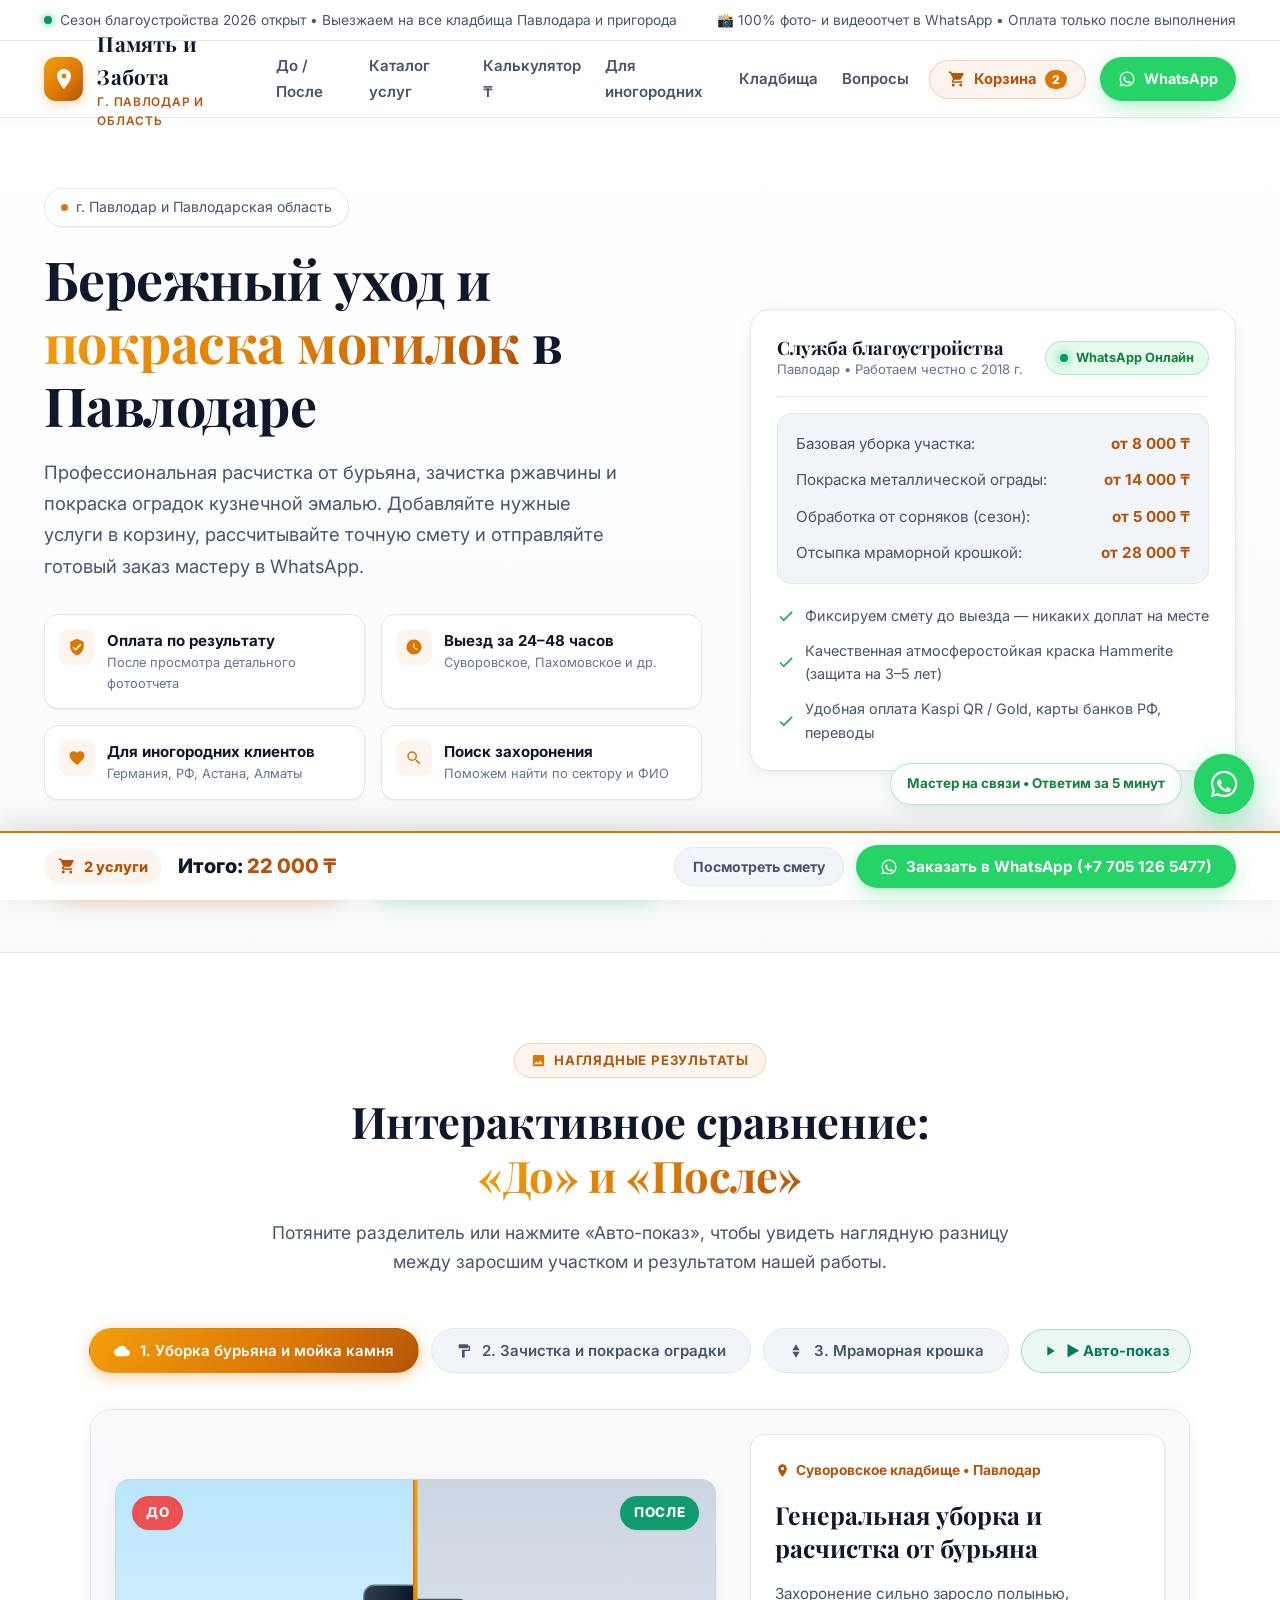
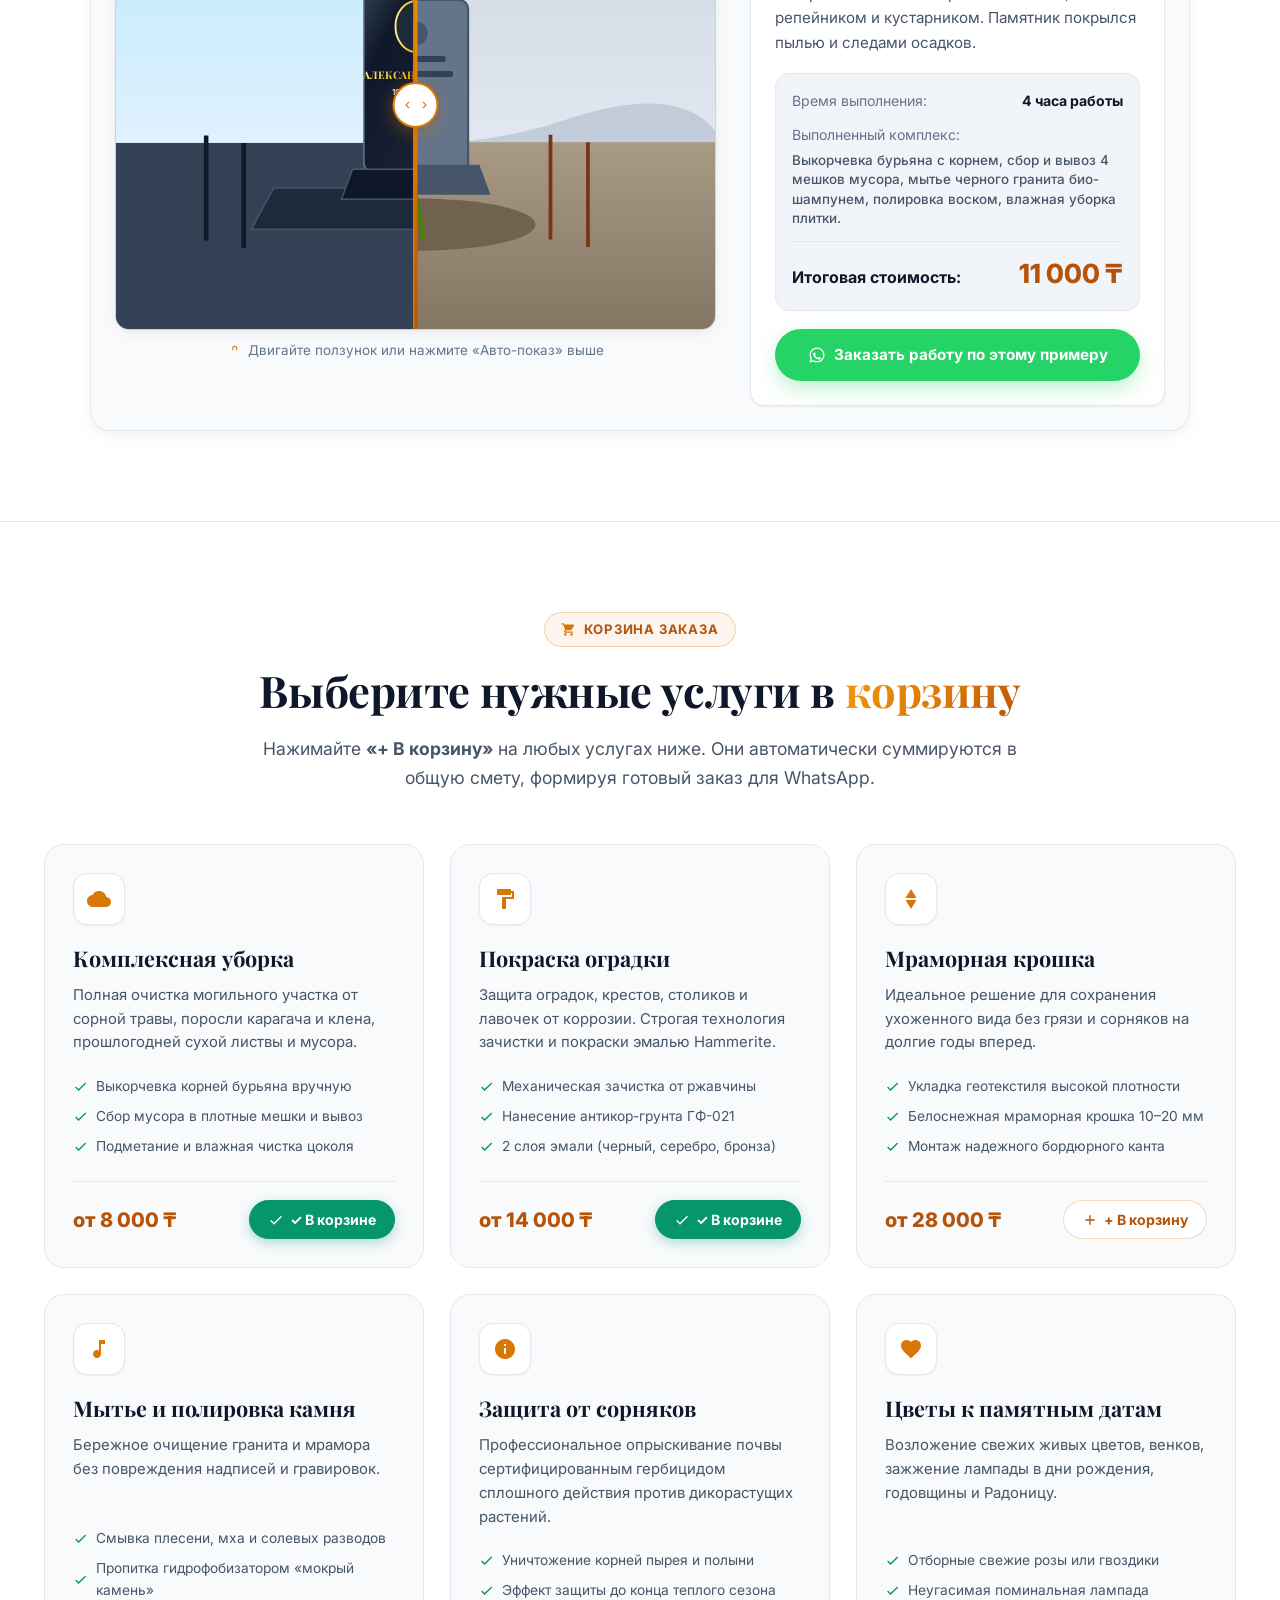
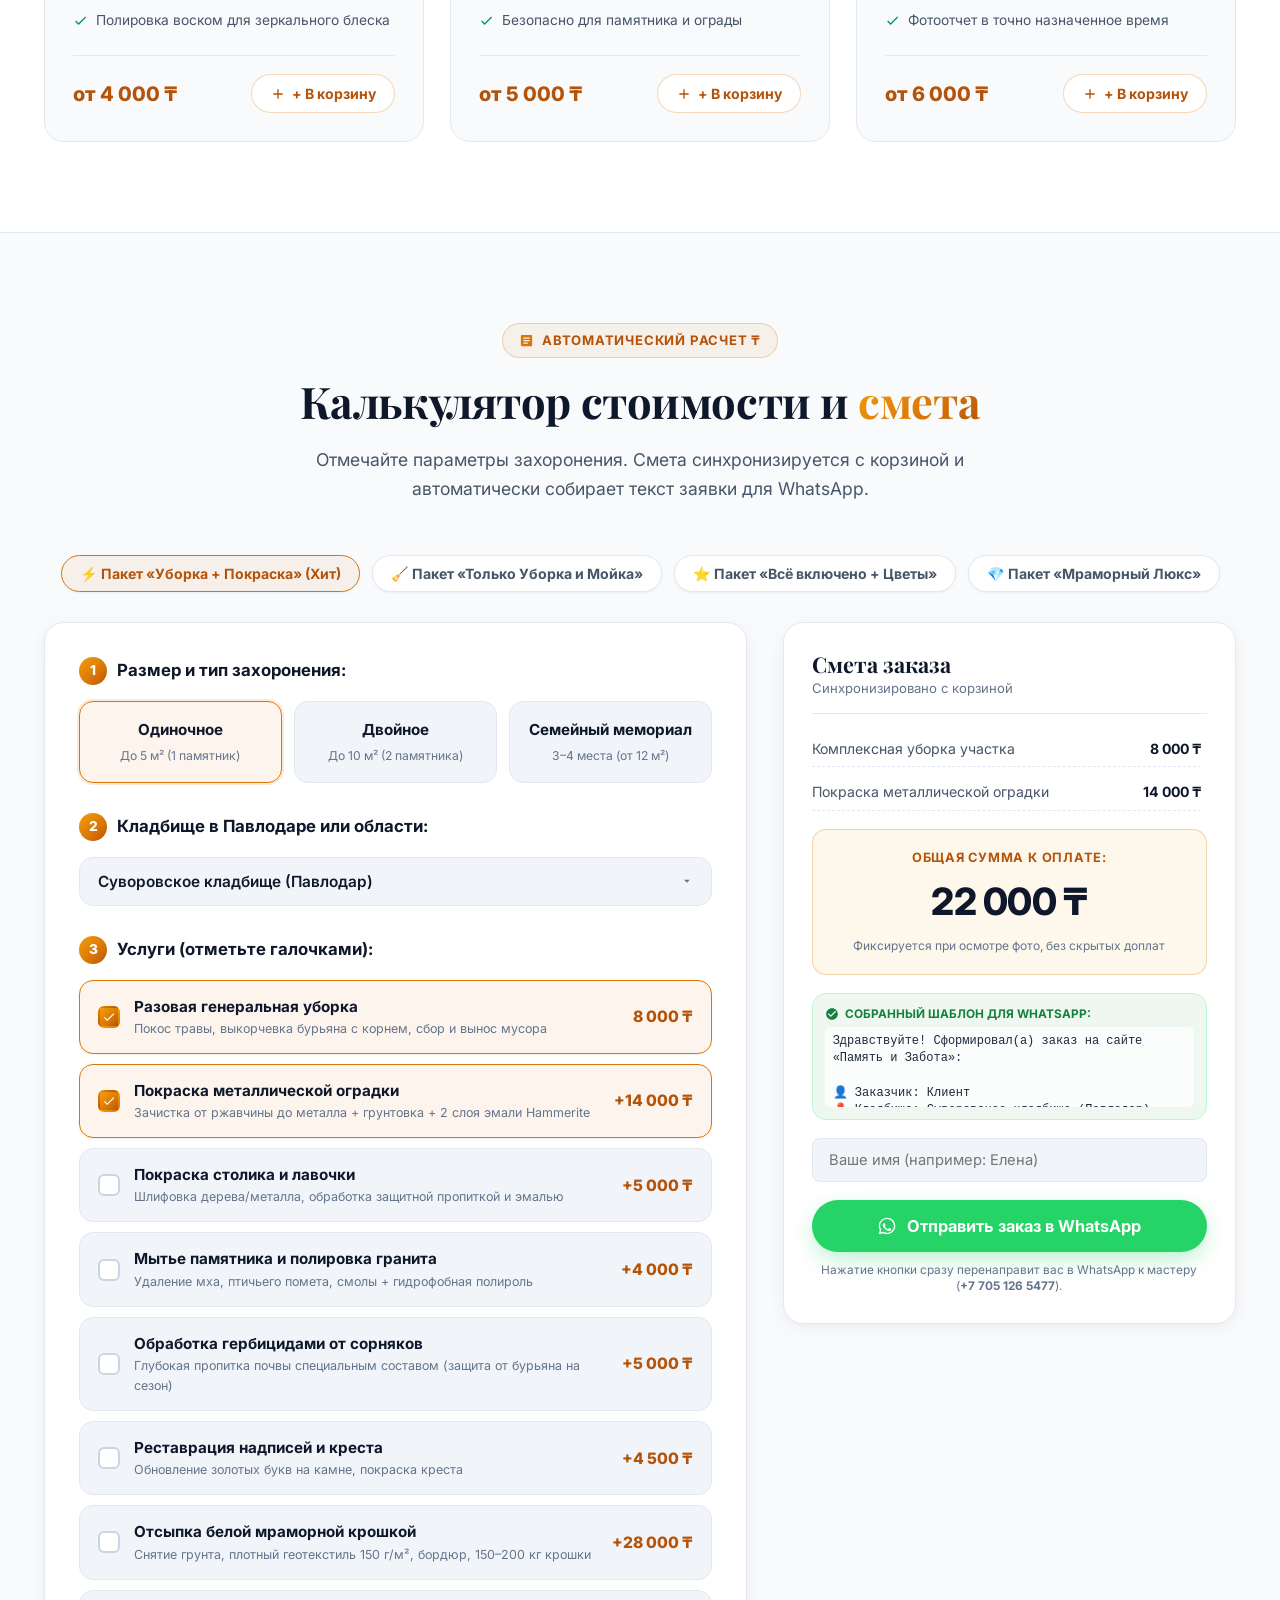
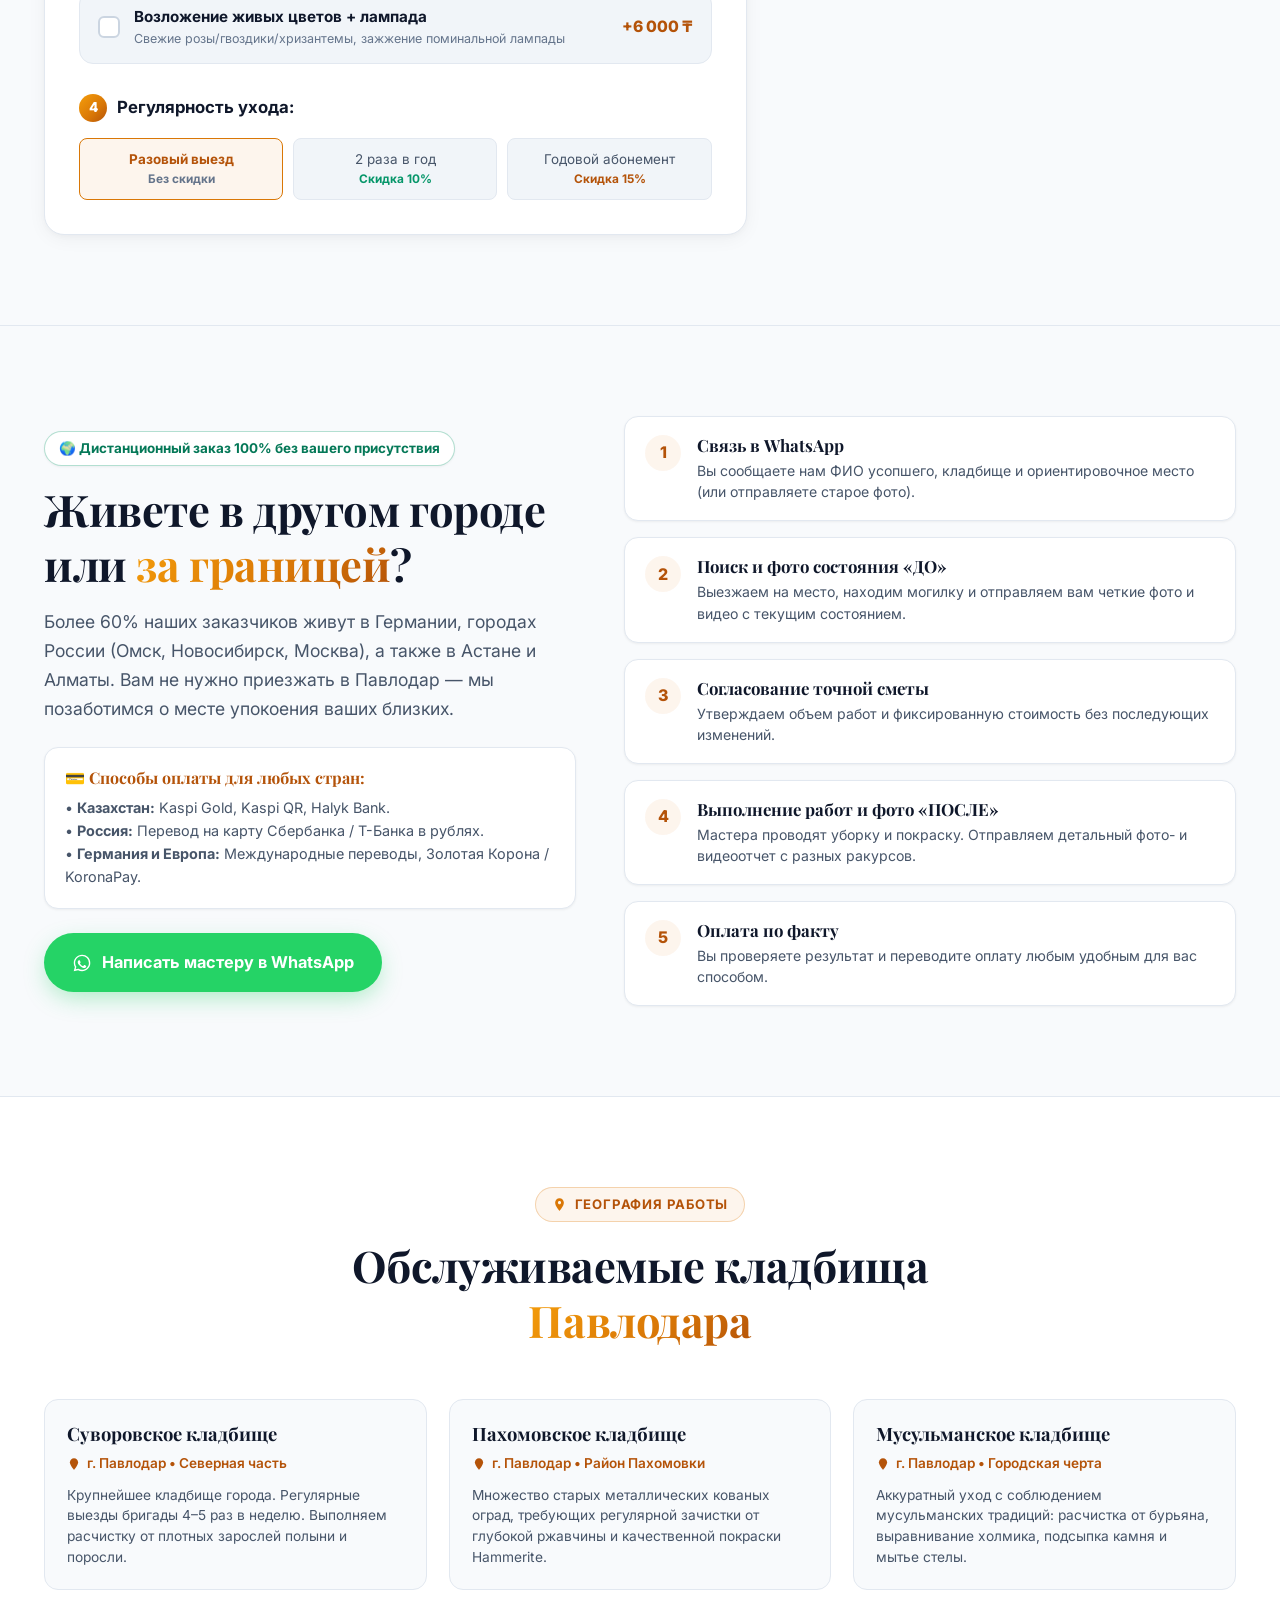
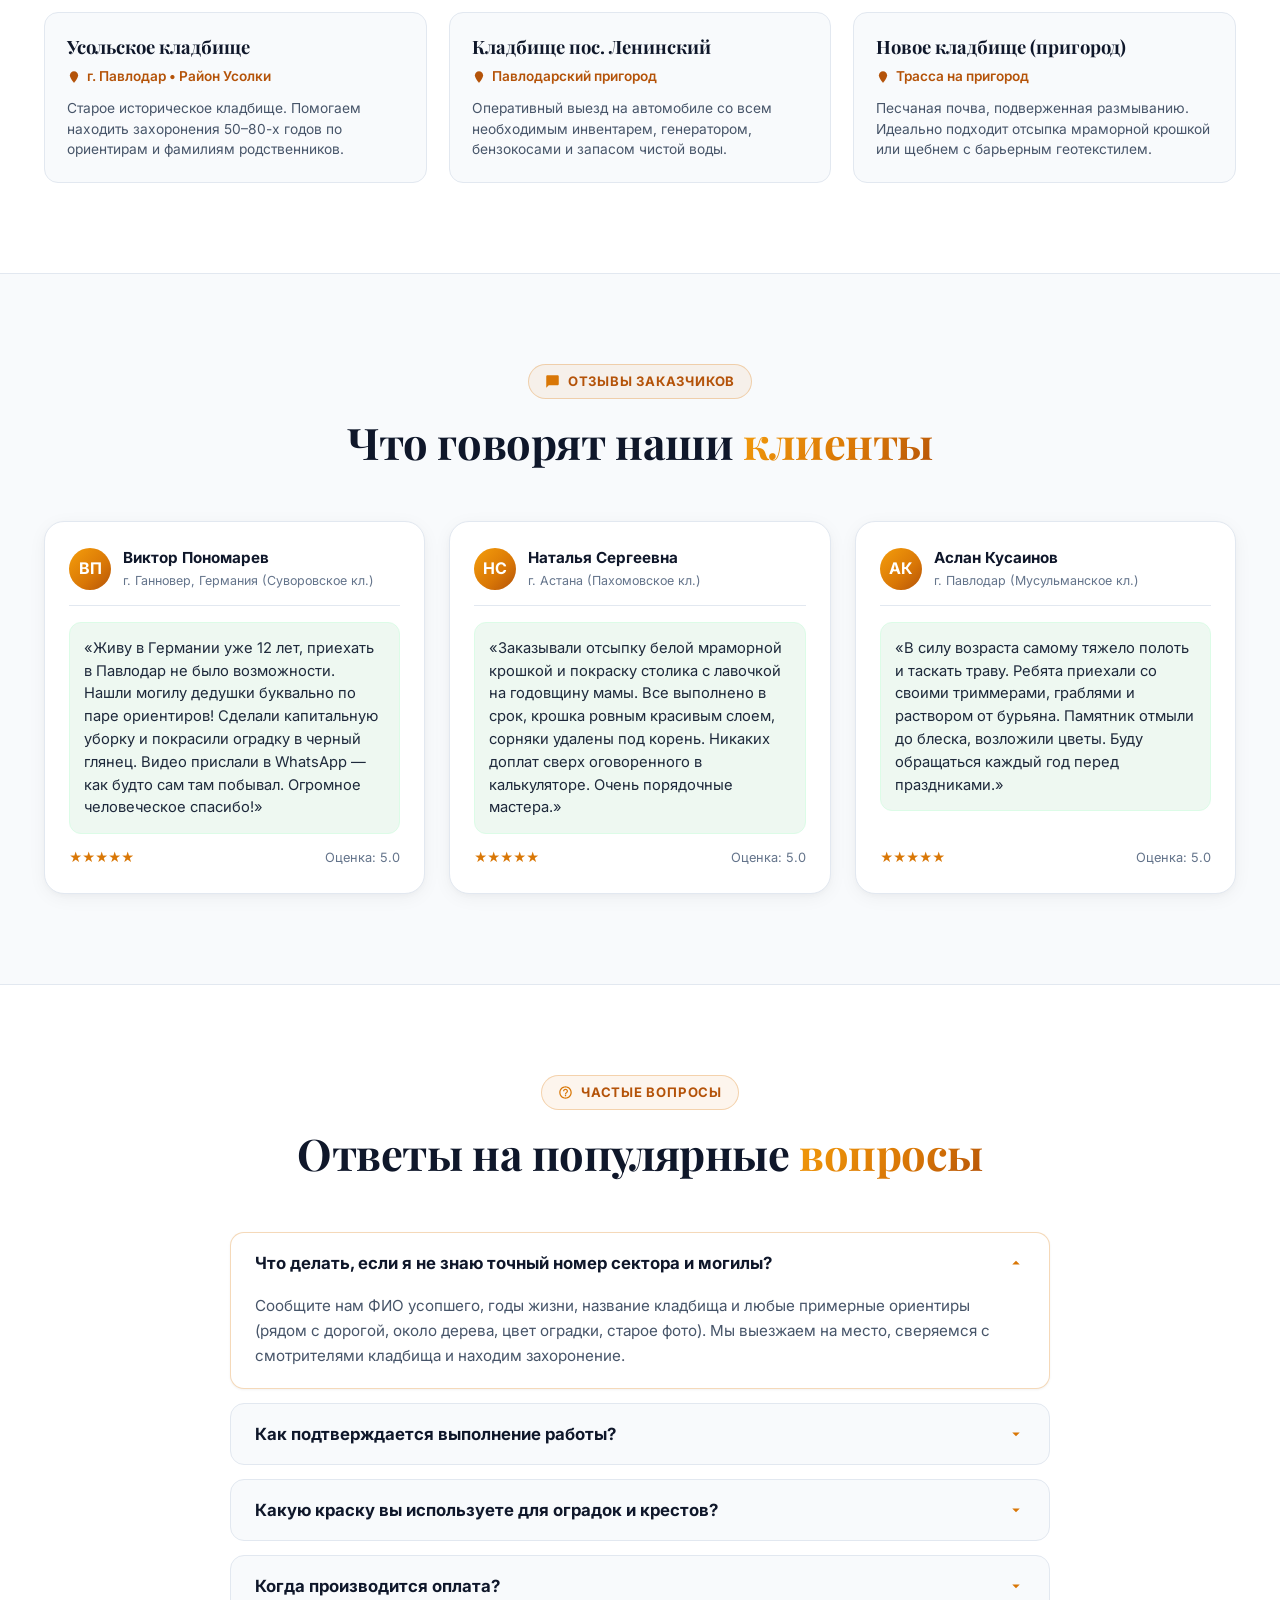
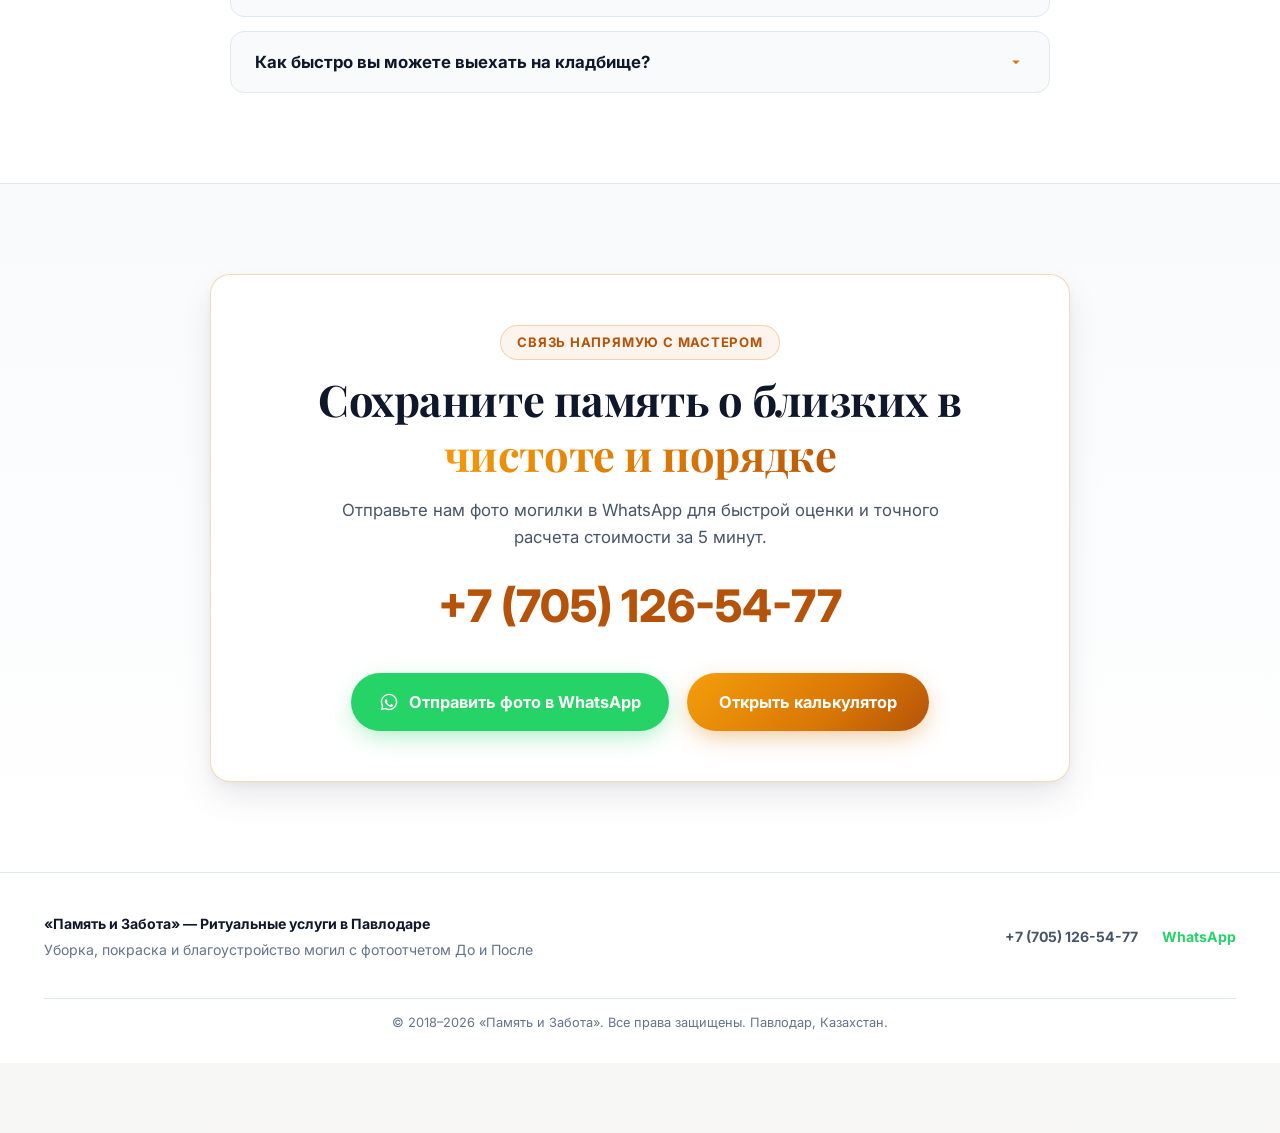
==== commit 52f40ba7: "feat: интерактивная корзина услуг, синхронизация с карточками и генерация шаблона WhatsApp" ====
--- a/index.html
+++ b/index.html
@@ -9,7 +9,7 @@
 
   <!-- Open Graph / WhatsApp Preview Tags -->
   <meta property="og:title" content="Уборка и покраска могилок в Павлодаре | Память и Забота">
-  <meta property="og:description" content="Уход за захоронениями в Павлодаре. Фотоотчет До и После в WhatsApp. Оплата после выполнения. Онлайн-калькулятор стоимости. Тел: +7 (705) 126-54-77">
+  <meta property="og:description" content="Уход за захоронениями в Павлодаре. Фотоотчет До и После в WhatsApp. Оплата после выполнения. Онлайн-калькулятор и Корзина услуг. Тел: +7 (705) 126-54-77">
   <meta property="og:type" content="website">
   <meta property="og:locale" content="ru_RU">
 
@@ -18,8 +18,8 @@
   <link rel="preconnect" href="https://fonts.gstatic.com" crossorigin>
   <link href="https://fonts.googleapis.com/css2?family=Inter:wght@400;500;600;700;800&family=Playfair+Display:ital,wght@0,600;0,700;1,500&display=swap" rel="stylesheet">
 
-  <!-- Стилистика проекта (Светлая премиальная тема) -->
-  <link rel="stylesheet" href="css/ritual.css?v=3.0">
+  <!-- Стилистика проекта -->
+  <link rel="stylesheet" href="css/ritual.css?v=4.0">
 </head>
 <body>
 
@@ -36,7 +36,7 @@
     </div>
   </aside>
 
-  <!-- ШАПКА САЙТА (HEADER) -->
+  <!-- ШАПКА САЙТА С КНОПКОЙ КОРЗИНЫ -->
   <header class="header">
     <div class="container header-inner">
       
@@ -55,20 +55,24 @@
       <nav aria-label="Главная навигация">
         <ul class="nav-links">
           <li><a href="#cases" class="nav-link">До / После</a></li>
+          <li><a href="#services" class="nav-link">Каталог услуг</a></li>
           <li><a href="#calculator" class="nav-link">Калькулятор ₸</a></li>
-          <li><a href="#services" class="nav-link">Услуги и цены</a></li>
           <li><a href="#remote" class="nav-link">Для иногородних</a></li>
           <li><a href="#cemeteries" class="nav-link">Кладбища</a></li>
           <li><a href="#faq" class="nav-link">Вопросы</a></li>
         </ul>
       </nav>
 
-      <!-- Контакты и прямой WhatsApp -->
+      <!-- Действия в шапке: Корзина и WhatsApp -->
       <div class="header-actions">
-        <div class="header-phone">
-          <a href="tel:+77051265477" class="header-phone-number">+7 (705) 126-54-77</a>
-          <span class="header-phone-label">Мастер на связи (Пн–Вс 8:00–21:00)</span>
-        </div>
+        
+        <!-- Кнопка Корзины -->
+        <button type="button" class="header-cart-btn" aria-label="Открыть корзину">
+          <svg viewBox="0 0 24 24"><path d="M7 18c-1.1 0-1.99.9-1.99 2S5.9 22 7 22s2-.9 2-2-.9-2-2-2zM1 2v2h2l3.6 7.59-1.35 2.45c-.16.28-.25.61-.25.96 0 1.1.9 2 2 2h12v-2H7.42c-.14 0-.25-.11-.25-.25l.03-.12.9-1.63h7.45c.75 0 1.41-.41 1.75-1.03l3.58-6.49c.08-.14.12-.31.12-.48 0-.55-.45-1-1-1H5.21l-.94-2H1zm16 16c-1.1 0-1.99.9-1.99 2s.89 2 1.99 2 2-.9 2-2-.9-2-2-2z"/></svg>
+          <span>Корзина</span>
+          <span class="cart-counter-badge" id="headerCartCount">2</span>
+        </button>
+
         <a href="https://wa.me/77051265477?text=%D0%97%D0%B4%D1%80%D0%B0%D0%B2%D1%81%D1%82%D0%B2%D1%83%D0%B9%D1%82%D0%B5!%20%D0%98%D0%BD%D1%82%D0%B5%D1%80%D0%B5%D1%81%D1%83%D0%B5%D1%82%20%D1%83%D0%B1%D0%BE%D1%80%D0%BA%D0%B0%20%D0%B8%D0%BB%D0%B8%20%D0%BF%D0%BE%D0%BA%D1%80%D0%B0%D1%81%D0%BA%D0%B0%20%D0%BC%D0%BE%D0%B3%D0%B8%D0%BB%D0%BA%D0%B8%20%D0%B2%20%D0%9F%D0%B0%D0%B2%D0%BB%D0%BE%D0%B4%D0%B0%D1%80%D0%B5." target="_blank" rel="noopener noreferrer" class="btn-header-wa">
           <svg viewBox="0 0 24 24" aria-hidden="true"><path d="M12.04 2c-5.46 0-9.91 4.45-9.91 9.91 0 1.75.46 3.45 1.32 4.95L2.05 22l5.25-1.38c1.45.79 3.08 1.21 4.74 1.21 5.46 0 9.91-4.45 9.91-9.91 0-2.65-1.03-5.14-2.9-7.01A9.816 9.816 0 0 0 12.04 2m.01 1.67c2.2 0 4.26.86 5.82 2.41a8.204 8.204 0 0 1 2.41 5.83c0 4.54-3.7 8.24-8.24 8.24-1.48 0-2.93-.4-4.2-1.15l-.3-.18-3.12.82.83-3.04-.2-.31a8.19 8.19 0 0 1-1.26-4.38c0-4.54 3.7-8.24 8.24-8.24m4.52 11.66c-.25-.13-1.47-.72-1.7-.81-.23-.08-.39-.13-.56.13-.17.25-.64.81-.79.97-.14.17-.29.19-.54.06-.25-.13-1.06-.39-2.03-1.24-.75-.67-1.26-1.49-1.41-1.74-.15-.25-.02-.39.11-.51.11-.11.25-.29.38-.44.12-.14.17-.25.25-.41.08-.17.04-.31-.02-.44-.06-.13-.56-1.35-.77-1.85-.2-.49-.4-.42-.56-.43l-.47-.01c-.17 0-.44.06-.67.31-.23.25-.88.86-.88 2.1s.9 2.44 1.03 2.61c.12.17 1.77 2.7 4.29 3.79.6.26 1.07.41 1.44.53.6.19 1.15.16 1.59.1.48-.07 1.47-.6 1.68-1.18.21-.58.21-1.07.15-1.18-.07-.12-.22-.19-.47-.31z"/></svg>
           <span>WhatsApp</span>
@@ -93,10 +97,9 @@
           </h1>
 
           <p class="hero-desc">
-            Профессиональная расчистка от бурьяна, выкорчевка кустарников, зачистка ржавчины и покраска оградок атмосферостойкой кузнечной эмалью. Отсыпка мраморной крошкой. 100% фотоотчет «До / После» в WhatsApp. Оплата строго по факту.
+            Профессиональная расчистка от бурьяна, зачистка ржавчины и покраска оградок кузнечной эмалью. Добавляйте нужные услуги в корзину, рассчитывайте точную смету и отправляйте готовый заказ мастеру в WhatsApp.
           </p>
 
-          <!-- Ключевые преимущества -->
           <div class="hero-highlights">
             <div class="highlight-item">
               <div class="highlight-icon">
@@ -123,7 +126,7 @@
                 <svg viewBox="0 0 24 24"><path d="M12 21.35l-1.45-1.32C5.4 15.36 2 12.28 2 8.5 2 5.42 4.42 3 7.5 3c1.74 0 3.41.81 4.5 2.09C13.09 3.81 14.76 3 16.5 3 19.58 3 22 5.42 22 8.5c0 3.78-3.4 6.86-8.55 11.54L12 21.35z"/></svg>
               </div>
               <div class="highlight-text">
-                <span class="highlight-title">Для жителей других городов</span>
+                <span class="highlight-title">Для иногородних клиентов</span>
                 <span class="highlight-sub">Германия, РФ, Астана, Алматы</span>
               </div>
             </div>
@@ -139,20 +142,18 @@
             </div>
           </div>
 
-          <!-- Кнопки действий -->
           <div class="hero-actions">
-            <a href="#calculator" class="btn-primary-gold">
-              <svg viewBox="0 0 24 24"><path d="M19 3H5c-1.1 0-2 .9-2 2v14c0 1.1.9 2 2 2h14c1.1 0 2-.9 2-2V5c0-1.1-.9-2-2-2zm-5 14H7v-2h7v2zm3-4H7v-2h10v2zm0-4H7V7h10v2z"/></svg>
-              <span>Авто-калькулятор стоимости</span>
+            <a href="#services" class="btn-primary-gold">
+              <svg viewBox="0 0 24 24"><path d="M7 18c-1.1 0-1.99.9-1.99 2S5.9 22 7 22s2-.9 2-2-.9-2-2-2zM1 2v2h2l3.6 7.59-1.35 2.45c-.16.28-.25.61-.25.96 0 1.1.9 2 2 2h12v-2H7.42c-.14 0-.25-.11-.25-.25l.03-.12.9-1.63h7.45c.75 0 1.41-.41 1.75-1.03l3.58-6.49c.08-.14.12-.31.12-.48 0-.55-.45-1-1-1H5.21l-.94-2H1zm16 16c-1.1 0-1.99.9-1.99 2s.89 2 1.99 2 2-.9 2-2-.9-2-2-2z"/></svg>
+              <span>Собрать услуги в корзину</span>
             </a>
             <a href="https://wa.me/77051265477?text=%D0%97%D0%B4%D1%80%D0%B0%D0%B2%D1%81%D1%82%D0%B2%D1%83%D0%B9%D1%82%D0%B5!%20%D0%A5%D0%BE%D1%87%D1%83%20%D0%BF%D0%BE%D0%BB%D1%83%D1%87%D0%B8%D1%82%D1%8C%20%D0%BA%D0%BE%D0%BD%D1%81%D1%83%D0%BB%D1%8C%D1%82%D0%B0%D1%86%D0%B8%D1%8E%20%D0%BF%D0%BE%20%D1%83%D0%B1%D0%BE%D1%80%D0%BA%D0%B5%20%D0%B8%20%D0%BF%D0%BE%D0%BA%D1%80%D0%B0%D1%81%D0%BA%D0%B5%20%D0%BC%D0%BE%D0%B3%D0%B8%D0%BB%D0%BA%D0%B8%20%D0%B2%20%D0%9F%D0%B0%D0%B2%D0%BB%D0%BE%D0%B4%D0%B0%D1%80%D0%B5." target="_blank" rel="noopener noreferrer" class="btn-whatsapp-large">
               <svg viewBox="0 0 24 24"><path d="M12.04 2c-5.46 0-9.91 4.45-9.91 9.91 0 1.75.46 3.45 1.32 4.95L2.05 22l5.25-1.38c1.45.79 3.08 1.21 4.74 1.21 5.46 0 9.91-4.45 9.91-9.91 0-2.65-1.03-5.14-2.9-7.01A9.816 9.816 0 0 0 12.04 2m.01 1.67c2.2 0 4.26.86 5.82 2.41a8.204 8.204 0 0 1 2.41 5.83c0 4.54-3.7 8.24-8.24 8.24-1.48 0-2.93-.4-4.2-1.15l-.3-.18-3.12.82.83-3.04-.2-.31a8.19 8.19 0 0 1-1.26-4.38c0-4.54 3.7-8.24 8.24-8.24m4.52 11.66c-.25-.13-1.47-.72-1.7-.81-.23-.08-.39-.13-.56.13-.17.25-.64.81-.79.97-.14.17-.29.19-.54.06-.25-.13-1.06-.39-2.03-1.24-.75-.67-1.26-1.49-1.41-1.74-.15-.25-.02-.39.11-.51.11-.11.25-.29.38-.44.12-.14.17-.25.25-.41.08-.17.04-.31-.02-.44-.06-.13-.56-1.35-.77-1.85-.2-.49-.4-.42-.56-.43l-.47-.01c-.17 0-.44.06-.67.31-.23.25-.88.86-.88 2.1s.9 2.44 1.03 2.61c.12.17 1.77 2.7 4.29 3.79.6.26 1.07.41 1.44.53.6.19 1.15.16 1.59.1.48-.07 1.47-.6 1.68-1.18.21-.58.21-1.07.15-1.18-.07-.12-.22-.19-.47-.31z"/></svg>
-              <span>Написать в WhatsApp</span>
+              <span>Консультация в WhatsApp</span>
             </a>
           </div>
         </div>
 
-        <!-- Правая колонка Hero -->
         <div class="hero-visual-card">
           <div class="hero-visual-header">
             <div>
@@ -219,7 +220,6 @@
           </p>
         </div>
 
-        <!-- Переключатели кейсов и кнопка автоматизации -->
         <div class="cases-switcher">
           <button type="button" class="case-tab-btn active" data-case="weeds_cleaning">
             <svg viewBox="0 0 24 24"><path d="M19.35 10.04C18.67 6.59 15.64 4 12 4 9.11 4 6.6 5.64 5.35 8.04 2.34 8.36 0 10.91 0 14c0 3.31 2.69 6 6 6h13c2.76 0 5-2.24 5-5 0-2.64-2.05-4.78-4.65-4.96z"/></svg>
@@ -233,15 +233,13 @@
             <svg viewBox="0 0 24 24"><path d="M12 2l-5.5 9h11zM12 22l5.5-9h-11z"/></svg>
             <span>3. Мраморная крошка</span>
           </button>
-          <button type="button" id="btnAutoPlay" class="btn-auto-play" title="Автоматическое плавное сравнение">
+          <button type="button" id="btnAutoPlay" class="btn-auto-play" title="Автоматическое сравнение">
             <svg viewBox="0 0 24 24"><path d="M8 5v14l11-7z"/></svg>
             <span>▶ Авто-показ</span>
           </button>
         </div>
 
-        <!-- Сам интерактивный слайдер -->
         <div class="slider-main-container">
-          
           <div>
             <div class="ba-slider-wrapper" id="baSliderWrapper" title="Потяните для сравнения">
               <div class="ba-image-container ba-before" id="baBeforeImg"></div>
@@ -266,7 +264,6 @@
             </div>
           </div>
 
-          <!-- Детали кейса -->
           <div class="case-details-card">
             <div class="case-meta-tag">
               <svg viewBox="0 0 24 24"><path d="M12 2C8.13 2 5 5.13 5 9c0 5.25 7 13 7 13s7-7.75 7-13c0-3.87-3.13-7-7-7zm0 9.5c-1.38 0-2.5-1.12-2.5-2.5s1.12-2.5 2.5-2.5 2.5 1.12 2.5 2.5-1.12 2.5-2.5 2.5z"/></svg>
@@ -306,7 +303,167 @@
       </div>
     </section>
 
-    <!-- АВТОМАТИЗИРОВАННЫЙ ОНЛАЙН-КАЛЬКУЛЯТОР СТОИМОСТИ -->
+    <!-- КАТАЛОГ УСЛУГ С ДОБАВЛЕНИЕМ В КОРЗИНУ -->
+    <section id="services" class="services-section">
+      <div class="container">
+        
+        <div class="section-header">
+          <div class="section-tag">
+            <svg viewBox="0 0 24 24"><path d="M7 18c-1.1 0-1.99.9-1.99 2S5.9 22 7 22s2-.9 2-2-.9-2-2-2zM1 2v2h2l3.6 7.59-1.35 2.45c-.16.28-.25.61-.25.96 0 1.1.9 2 2 2h12v-2H7.42c-.14 0-.25-.11-.25-.25l.03-.12.9-1.63h7.45c.75 0 1.41-.41 1.75-1.03l3.58-6.49c.08-.14.12-.31.12-.48 0-.55-.45-1-1-1H5.21l-.94-2H1zm16 16c-1.1 0-1.99.9-1.99 2s.89 2 1.99 2 2-.9 2-2-.9-2-2-2z"/></svg>
+            <span>Корзина заказа</span>
+          </div>
+          <h2 class="section-title">Выберите нужные услуги в <span class="gold-text">корзину</span></h2>
+          <p class="section-subtitle">
+            Нажимайте <strong>«+ В корзину»</strong> на любых услугах ниже. Они автоматически суммируются в общую смету, формируя готовый заказ для WhatsApp.
+          </p>
+        </div>
+
+        <div class="services-cards-grid">
+          
+          <!-- Карточка 1: Комплексная уборка -->
+          <div class="service-card">
+            <div class="service-card-icon">
+              <svg viewBox="0 0 24 24"><path d="M19.35 10.04C18.67 6.59 15.64 4 12 4 9.11 4 6.6 5.64 5.35 8.04 2.34 8.36 0 10.91 0 14c0 3.31 2.69 6 6 6h13c2.76 0 5-2.24 5-5 0-2.64-2.05-4.78-4.65-4.96z"/></svg>
+            </div>
+            <h3 class="service-card-title">Комплексная уборка</h3>
+            <p class="service-card-desc">
+              Полная очистка могильного участка от сорной травы, поросли карагача и клена, прошлогодней сухой листвы и мусора.
+            </p>
+            <ul class="service-card-points">
+              <li><svg viewBox="0 0 24 24"><path d="M9 16.17L4.83 12l-1.42 1.41L9 19 21 7l-1.41-1.41z"/></svg> Выкорчевка корней бурьяна вручную</li>
+              <li><svg viewBox="0 0 24 24"><path d="M9 16.17L4.83 12l-1.42 1.41L9 19 21 7l-1.41-1.41z"/></svg> Сбор мусора в плотные мешки и вывоз</li>
+              <li><svg viewBox="0 0 24 24"><path d="M9 16.17L4.83 12l-1.42 1.41L9 19 21 7l-1.41-1.41z"/></svg> Подметание и влажная чистка цоколя</li>
+            </ul>
+            <div class="service-card-bottom">
+              <span class="service-card-price">от 8 000 ₸</span>
+              <button type="button" class="btn-toggle-cart in-cart" data-service="cleaning">
+                <svg viewBox="0 0 24 24"><path d="M9 16.17L4.83 12l-1.42 1.41L9 19 21 7l-1.41-1.41z"/></svg>
+                <span>✓ В корзине</span>
+              </button>
+            </div>
+          </div>
+
+          <!-- Карточка 2: Покраска металлоконструкций -->
+          <div class="service-card">
+            <div class="service-card-icon">
+              <svg viewBox="0 0 24 24"><path d="M18 4V3c0-.55-.45-1-1-1H5c-.55 0-1 .45-1 1v4c0 .55.45 1 1 1h12c.55 0 1-.45 1-1V6h1v4H9v11c0 .55.45 1 1 1h2c.55 0 1-.45 1-1v-9h8V4h-3z"/></svg>
+            </div>
+            <h3 class="service-card-title">Покраска оградки</h3>
+            <p class="service-card-desc">
+              Защита оградок, крестов, столиков и лавочек от коррозии. Строгая технология зачистки и покраски эмалью Hammerite.
+            </p>
+            <ul class="service-card-points">
+              <li><svg viewBox="0 0 24 24"><path d="M9 16.17L4.83 12l-1.42 1.41L9 19 21 7l-1.41-1.41z"/></svg> Механическая зачистка от ржавчины</li>
+              <li><svg viewBox="0 0 24 24"><path d="M9 16.17L4.83 12l-1.42 1.41L9 19 21 7l-1.41-1.41z"/></svg> Нанесение антикор-грунта ГФ-021</li>
+              <li><svg viewBox="0 0 24 24"><path d="M9 16.17L4.83 12l-1.42 1.41L9 19 21 7l-1.41-1.41z"/></svg> 2 слоя эмали (черный, серебро, бронза)</li>
+            </ul>
+            <div class="service-card-bottom">
+              <span class="service-card-price">от 14 000 ₸</span>
+              <button type="button" class="btn-toggle-cart in-cart" data-service="paint_fence">
+                <svg viewBox="0 0 24 24"><path d="M9 16.17L4.83 12l-1.42 1.41L9 19 21 7l-1.41-1.41z"/></svg>
+                <span>✓ В корзине</span>
+              </button>
+            </div>
+          </div>
+
+          <!-- Карточка 3: Отсыпка мраморной крошкой -->
+          <div class="service-card">
+            <div class="service-card-icon">
+              <svg viewBox="0 0 24 24"><path d="M12 2l-5.5 9h11zM12 22l5.5-9h-11z"/></svg>
+            </div>
+            <h3 class="service-card-title">Мраморная крошка</h3>
+            <p class="service-card-desc">
+              Идеальное решение для сохранения ухоженного вида без грязи и сорняков на долгие годы вперед.
+            </p>
+            <ul class="service-card-points">
+              <li><svg viewBox="0 0 24 24"><path d="M9 16.17L4.83 12l-1.42 1.41L9 19 21 7l-1.41-1.41z"/></svg> Укладка геотекстиля высокой плотности</li>
+              <li><svg viewBox="0 0 24 24"><path d="M9 16.17L4.83 12l-1.42 1.41L9 19 21 7l-1.41-1.41z"/></svg> Белоснежная мраморная крошка 10–20 мм</li>
+              <li><svg viewBox="0 0 24 24"><path d="M9 16.17L4.83 12l-1.42 1.41L9 19 21 7l-1.41-1.41z"/></svg> Монтаж надежного бордюрного канта</li>
+            </ul>
+            <div class="service-card-bottom">
+              <span class="service-card-price">от 28 000 ₸</span>
+              <button type="button" class="btn-toggle-cart" data-service="marble_chips">
+                <svg viewBox="0 0 24 24"><path d="M19 13h-6v6h-2v-6H5v-2h6V5h2v6h6v2z"/></svg>
+                <span>+ В корзину</span>
+              </button>
+            </div>
+          </div>
+
+          <!-- Карточка 4: Мытье и полировка камня -->
+          <div class="service-card">
+            <div class="service-card-icon">
+              <svg viewBox="0 0 24 24"><path d="M12 3v10.55c-.59-.34-1.27-.55-2-.55-2.21 0-4 1.79-4 4s1.79 4 4 4 4-1.79 4-4V7h4V3h-6z"/></svg>
+            </div>
+            <h3 class="service-card-title">Мытье и полировка камня</h3>
+            <p class="service-card-desc">
+              Бережное очищение гранита и мрамора без повреждения надписей и гравировок.
+            </p>
+            <ul class="service-card-points">
+              <li><svg viewBox="0 0 24 24"><path d="M9 16.17L4.83 12l-1.42 1.41L9 19 21 7l-1.41-1.41z"/></svg> Смывка плесени, мха и солевых разводов</li>
+              <li><svg viewBox="0 0 24 24"><path d="M9 16.17L4.83 12l-1.42 1.41L9 19 21 7l-1.41-1.41z"/></svg> Пропитка гидрофобизатором «мокрый камень»</li>
+              <li><svg viewBox="0 0 24 24"><path d="M9 16.17L4.83 12l-1.42 1.41L9 19 21 7l-1.41-1.41z"/></svg> Полировка воском для зеркального блеска</li>
+            </ul>
+            <div class="service-card-bottom">
+              <span class="service-card-price">от 4 000 ₸</span>
+              <button type="button" class="btn-toggle-cart" data-service="stone_wash">
+                <svg viewBox="0 0 24 24"><path d="M19 13h-6v6h-2v-6H5v-2h6V5h2v6h6v2z"/></svg>
+                <span>+ В корзину</span>
+              </button>
+            </div>
+          </div>
+
+          <!-- Карточка 5: Защита от сорняков -->
+          <div class="service-card">
+            <div class="service-card-icon">
+              <svg viewBox="0 0 24 24"><path d="M12 2C6.48 2 2 6.48 2 12s4.48 10 10 10 10-4.48 10-10S17.52 2 12 2zm1 15h-2v-6h2v6zm0-8h-2V7h2v2z"/></svg>
+            </div>
+            <h3 class="service-card-title">Защита от сорняков</h3>
+            <p class="service-card-desc">
+              Профессиональное опрыскивание почвы сертифицированным гербицидом сплошного действия против дикорастущих растений.
+            </p>
+            <ul class="service-card-points">
+              <li><svg viewBox="0 0 24 24"><path d="M9 16.17L4.83 12l-1.42 1.41L9 19 21 7l-1.41-1.41z"/></svg> Уничтожение корней пырея и полыни</li>
+              <li><svg viewBox="0 0 24 24"><path d="M9 16.17L4.83 12l-1.42 1.41L9 19 21 7l-1.41-1.41z"/></svg> Эффект защиты до конца теплого сезона</li>
+              <li><svg viewBox="0 0 24 24"><path d="M9 16.17L4.83 12l-1.42 1.41L9 19 21 7l-1.41-1.41z"/></svg> Безопасно для памятника и ограды</li>
+            </ul>
+            <div class="service-card-bottom">
+              <span class="service-card-price">от 5 000 ₸</span>
+              <button type="button" class="btn-toggle-cart" data-service="herbicides">
+                <svg viewBox="0 0 24 24"><path d="M19 13h-6v6h-2v-6H5v-2h6V5h2v6h6v2z"/></svg>
+                <span>+ В корзину</span>
+              </button>
+            </div>
+          </div>
+
+          <!-- Карточка 6: Цветы к датам -->
+          <div class="service-card">
+            <div class="service-card-icon">
+              <svg viewBox="0 0 24 24"><path d="M12 21.35l-1.45-1.32C5.4 15.36 2 12.28 2 8.5 2 5.42 4.42 3 7.5 3c1.74 0 3.41.81 4.5 2.09C13.09 3.81 14.76 3 16.5 3 19.58 3 22 5.42 22 8.5c0 3.78-3.4 6.86-8.55 11.54L12 21.35z"/></svg>
+            </div>
+            <h3 class="service-card-title">Цветы к памятным датам</h3>
+            <p class="service-card-desc">
+              Возложение свежих живых цветов, венков, зажжение лампады в дни рождения, годовщины и Радоницу.
+            </p>
+            <ul class="service-card-points">
+              <li><svg viewBox="0 0 24 24"><path d="M9 16.17L4.83 12l-1.42 1.41L9 19 21 7l-1.41-1.41z"/></svg> Отборные свежие розы или гвоздики</li>
+              <li><svg viewBox="0 0 24 24"><path d="M9 16.17L4.83 12l-1.42 1.41L9 19 21 7l-1.41-1.41z"/></svg> Неугасимая поминальная лампада</li>
+              <li><svg viewBox="0 0 24 24"><path d="M9 16.17L4.83 12l-1.42 1.41L9 19 21 7l-1.41-1.41z"/></svg> Фотоотчет в точно назначенное время</li>
+            </ul>
+            <div class="service-card-bottom">
+              <span class="service-card-price">от 6 000 ₸</span>
+              <button type="button" class="btn-toggle-cart" data-service="fresh_flowers">
+                <svg viewBox="0 0 24 24"><path d="M19 13h-6v6h-2v-6H5v-2h6V5h2v6h6v2z"/></svg>
+                <span>+ В корзину</span>
+              </button>
+            </div>
+          </div>
+
+        </div>
+
+      </div>
+    </section>
+
+    <!-- АВТОМАТИЗИРОВАННЫЙ ОНЛАЙН-КАЛЬКУЛЯТОР -->
     <section id="calculator" class="calculator-section">
       <div class="container">
         
@@ -315,13 +472,13 @@
             <svg viewBox="0 0 24 24"><path d="M19 3H5c-1.1 0-2 .9-2 2v14c0 1.1.9 2 2 2h14c1.1 0 2-.9 2-2V5c0-1.1-.9-2-2-2zm-5 14H7v-2h7v2zm3-4H7v-2h10v2zm0-4H7V7h10v2z"/></svg>
             <span>Автоматический расчет ₸</span>
           </div>
-          <h2 class="section-title">Калькулятор стоимости работ в <span class="gold-text">Павлодаре</span></h2>
+          <h2 class="section-title">Калькулятор стоимости и <span class="gold-text">смета</span></h2>
           <p class="section-subtitle">
-            Выберите готовый пакет в 1 клик или отметьте нужные услуги. Калькулятор моментально сформирует расчет и аккуратное сообщение для отправки в WhatsApp.
+            Отмечайте параметры захоронения. Смета синхронизируется с корзиной и автоматически собирает текст заявки для WhatsApp.
           </p>
         </div>
 
-        <!-- Быстрые автоматические пакеты услуг -->
+        <!-- Готовые пакеты в 1 клик -->
         <div class="calc-presets-bar">
           <button type="button" class="preset-chip-btn active" data-preset="paint">
             <span>⚡ Пакет «Уборка + Покраска» (Хит)</span>
@@ -339,14 +496,12 @@
 
         <form id="calcForm" class="calc-grid" onsubmit="return false;">
           
-          <!-- Левая колонка: параметры -->
           <div class="calc-options-panel">
             
-            <!-- Шаг 1 -->
             <div class="calc-step-group">
               <div class="step-label">
                 <span class="step-num">1</span>
-                <span>Выберите тип и размер захоронения:</span>
+                <span>Размер и тип захоронения:</span>
               </div>
               <div class="grave-type-selector">
                 <label class="grave-type-card">
@@ -373,7 +528,6 @@
               </div>
             </div>
 
-            <!-- Шаг 2 -->
             <div class="calc-step-group">
               <div class="step-label">
                 <span class="step-num">2</span>
@@ -393,11 +547,10 @@
               </div>
             </div>
 
-            <!-- Шаг 3 -->
             <div class="calc-step-group">
               <div class="step-label">
                 <span class="step-num">3</span>
-                <span>Отметьте необходимые услуги:</span>
+                <span>Услуги (отметьте галочками):</span>
               </div>
               <div class="services-checkbox-list">
                 
@@ -434,7 +587,7 @@
                 </label>
 
                 <label class="service-check-item">
-                  <input type="checkbox" name="service_item" value="paint_table" checked>
+                  <input type="checkbox" name="service_item" value="paint_table">
                   <div class="service-check-body">
                     <div class="check-left">
                       <div class="custom-checkbox-box">
@@ -458,7 +611,7 @@
                       </div>
                       <div class="service-title-wrap">
                         <span class="service-name">Мытье памятника и полировка гранита</span>
-                        <span class="service-desc-small">Удаление мха, птичьего помета, следов смолы + защитная гидрофобная полироль</span>
+                        <span class="service-desc-small">Удаление мха, птичьего помета, смолы + гидрофобная полироль</span>
                       </div>
                     </div>
                     <span class="service-price-tag">+4 000 ₸</span>
@@ -490,7 +643,7 @@
                       </div>
                       <div class="service-title-wrap">
                         <span class="service-name">Реставрация надписей и креста</span>
-                        <span class="service-desc-small">Обновление золотых или серебряных букв на камне, покраска креста</span>
+                        <span class="service-desc-small">Обновление золотых букв на камне, покраска креста</span>
                       </div>
                     </div>
                     <span class="service-price-tag">+4 500 ₸</span>
@@ -532,7 +685,6 @@
               </div>
             </div>
 
-            <!-- Шаг 4 -->
             <div class="calc-step-group">
               <div class="step-label">
                 <span class="step-num">4</span>
@@ -565,27 +717,27 @@
 
           </div>
 
-          <!-- Правая колонка: смета, живой предпросмотр WhatsApp и кнопка отправки -->
+          <!-- Смета, шаблон WhatsApp и кнопка отправки -->
           <div class="calc-summary-card">
             
             <div class="calc-summary-header">
               <h3 class="calc-summary-title">Смета заказа</h3>
-              <p class="calc-summary-sub">Автоматический мгновенный расчет</p>
+              <p class="calc-summary-sub">Синхронизировано с корзиной</p>
             </div>
 
             <div id="summaryItemsList" class="summary-items-list"></div>
 
             <div class="calc-total-box">
-              <div class="calc-total-label">Итоговая ориентировочная сумма:</div>
-              <div class="calc-total-amount" id="calcTotalNumber">27 000 ₸</div>
-              <div class="calc-total-note">Фиксируется при осмотре фото, без скрытых переплат</div>
-            </div>
-
-            <!-- Автоматический живой предпросмотр сообщения -->
+              <div class="calc-total-label">Общая сумма к оплате:</div>
+              <div class="calc-total-amount" id="calcTotalNumber">22 000 ₸</div>
+              <div class="calc-total-note">Фиксируется при осмотре фото, без скрытых доплат</div>
+            </div>
+
+            <!-- Автоматический живой шаблон WhatsApp -->
             <div class="wa-message-preview-box">
               <div class="wa-preview-header">
                 <svg width="14" height="14" viewBox="0 0 24 24" fill="currentColor"><path d="M12 2C6.48 2 2 6.48 2 12s4.48 10 10 10 10-4.48 10-10S17.52 2 12 2zm-2 15l-5-5 1.41-1.41L10 14.17l7.59-7.59L19 8l-9 9z"/></svg>
-                <span>Авто-генерация текста в WhatsApp:</span>
+                <span>Собранный шаблон для WhatsApp:</span>
               </div>
               <div id="waPreviewText" class="wa-preview-body"></div>
             </div>
@@ -596,11 +748,11 @@
 
             <button type="button" id="btnSubmitCalcWa" class="btn-submit-calc-wa">
               <svg viewBox="0 0 24 24"><path d="M12.04 2c-5.46 0-9.91 4.45-9.91 9.91 0 1.75.46 3.45 1.32 4.95L2.05 22l5.25-1.38c1.45.79 3.08 1.21 4.74 1.21 5.46 0 9.91-4.45 9.91-9.91 0-2.65-1.03-5.14-2.9-7.01A9.816 9.816 0 0 0 12.04 2m.01 1.67c2.2 0 4.26.86 5.82 2.41a8.204 8.204 0 0 1 2.41 5.83c0 4.54-3.7 8.24-8.24 8.24-1.48 0-2.93-.4-4.2-1.15l-.3-.18-3.12.82.83-3.04-.2-.31a8.19 8.19 0 0 1-1.26-4.38c0-4.54 3.7-8.24 8.24-8.24m4.52 11.66c-.25-.13-1.47-.72-1.7-.81-.23-.08-.39-.13-.56.13-.17.25-.64.81-.79.97-.14.17-.29.19-.54.06-.25-.13-1.06-.39-2.03-1.24-.75-.67-1.26-1.49-1.41-1.74-.15-.25-.02-.39.11-.51.11-.11.25-.29.38-.44.12-.14.17-.25.25-.41.08-.17.04-.31-.02-.44-.06-.13-.56-1.35-.77-1.85-.2-.49-.4-.42-.56-.43l-.47-.01c-.17 0-.44.06-.67.31-.23.25-.88.86-.88 2.1s.9 2.44 1.03 2.61c.12.17 1.77 2.7 4.29 3.79.6.26 1.07.41 1.44.53.6.19 1.15.16 1.59.1.48-.07 1.47-.6 1.68-1.18.21-.58.21-1.07.15-1.18-.07-.12-.22-.19-.47-.31z"/></svg>
-              <span>Отправить расчет в WhatsApp</span>
+              <span>Отправить заказ в WhatsApp</span>
             </button>
 
             <p class="calc-guarantee-note">
-              Нажатие кнопки сразу откроет диалог с мастером по номеру <strong>+7 705 126 5477</strong> с уже готовым текстом сметы.
+              Нажатие кнопки сразу перенаправит вас в WhatsApp к мастеру (<strong>+7 705 126 5477</strong>).
             </p>
 
           </div>
@@ -610,143 +762,7 @@
       </div>
     </section>
 
-    <!-- КАТАЛОГ УСЛУГ -->
-    <section id="services" class="services-section">
-      <div class="container">
-        
-        <div class="section-header">
-          <div class="section-tag">
-            <svg viewBox="0 0 24 24"><path d="M12 2l3.09 6.26L22 9.27l-5 4.87 1.18 6.88L12 17.77l-6.18 3.25L7 14.14 2 9.27l6.91-1.01L12 2z"/></svg>
-            <span>Наши услуги</span>
-          </div>
-          <h2 class="section-title">Комплексные работы по <span class="gold-text">благоустройству</span></h2>
-          <p class="section-subtitle">
-            Каждую задачу выполняем бережно и качественно, используя проверенные материалы.
-          </p>
-        </div>
-
-        <div class="services-cards-grid">
-          
-          <div class="service-card">
-            <div class="service-card-icon">
-              <svg viewBox="0 0 24 24"><path d="M19.35 10.04C18.67 6.59 15.64 4 12 4 9.11 4 6.6 5.64 5.35 8.04 2.34 8.36 0 10.91 0 14c0 3.31 2.69 6 6 6h13c2.76 0 5-2.24 5-5 0-2.64-2.05-4.78-4.65-4.96z"/></svg>
-            </div>
-            <h3 class="service-card-title">Комплексная уборка</h3>
-            <p class="service-card-desc">
-              Полная очистка могильного участка от сорной травы, поросли карагача и клена, прошлогодней сухой листвы и мусора.
-            </p>
-            <ul class="service-card-points">
-              <li><svg viewBox="0 0 24 24"><path d="M9 16.17L4.83 12l-1.42 1.41L9 19 21 7l-1.41-1.41z"/></svg> Выкорчевка корней бурьяна вручную</li>
-              <li><svg viewBox="0 0 24 24"><path d="M9 16.17L4.83 12l-1.42 1.41L9 19 21 7l-1.41-1.41z"/></svg> Сбор мусора в плотные мешки и вывоз</li>
-              <li><svg viewBox="0 0 24 24"><path d="M9 16.17L4.83 12l-1.42 1.41L9 19 21 7l-1.41-1.41z"/></svg> Подметание и влажная чистка цоколя</li>
-            </ul>
-            <div class="service-card-bottom">
-              <span class="service-card-price">от 8 000 ₸</span>
-              <a href="https://wa.me/77051265477?text=%D0%97%D0%B4%D1%80%D0%B0%D0%B2%D1%81%D1%82%D0%B2%D1%83%D0%B9%D1%82%D0%B5!%20%D0%98%D0%BD%D1%82%D0%B5%D1%80%D0%B5%D1%81%D1%83%D0%B5%D1%82%20%D1%83%D1%81%D0%BB%D1%83%D0%B3%D0%B0%20%D0%9A%D0%BE%D0%BC%D0%BF%D0%BB%D0%B5%D0%BA%D1%81%D0%BD%D0%BE%D0%B9%20%D1%83%D0%B1%D0%BE%D1%80%D0%BA%D0%B8." target="_blank" class="btn-card-order">Заказать</a>
-            </div>
-          </div>
-
-          <div class="service-card">
-            <div class="service-card-icon">
-              <svg viewBox="0 0 24 24"><path d="M18 4V3c0-.55-.45-1-1-1H5c-.55 0-1 .45-1 1v4c0 .55.45 1 1 1h12c.55 0 1-.45 1-1V6h1v4H9v11c0 .55.45 1 1 1h2c.55 0 1-.45 1-1v-9h8V4h-3z"/></svg>
-            </div>
-            <h3 class="service-card-title">Покраска металлоконструкций</h3>
-            <p class="service-card-desc">
-              Защита оградок, крестов, столиков и лавочек от коррозии. Строгая технология, краска не облезает после первой зимы.
-            </p>
-            <ul class="service-card-points">
-              <li><svg viewBox="0 0 24 24"><path d="M9 16.17L4.83 12l-1.42 1.41L9 19 21 7l-1.41-1.41z"/></svg> Механическая зачистка от ржавчины</li>
-              <li><svg viewBox="0 0 24 24"><path d="M9 16.17L4.83 12l-1.42 1.41L9 19 21 7l-1.41-1.41z"/></svg> Нанесение антикор-грунта ГФ-021</li>
-              <li><svg viewBox="0 0 24 24"><path d="M9 16.17L4.83 12l-1.42 1.41L9 19 21 7l-1.41-1.41z"/></svg> 2 слоя эмали (черный, серебро, бронза)</li>
-            </ul>
-            <div class="service-card-bottom">
-              <span class="service-card-price">от 14 000 ₸</span>
-              <a href="https://wa.me/77051265477?text=%D0%97%D0%B4%D1%80%D0%B0%D0%B2%D1%81%D1%82%D0%B2%D1%83%D0%B9%D1%82%D0%B5!%20%D0%98%D0%BD%D1%82%D0%B5%D1%80%D0%B5%D1%81%D1%83%D0%B5%D1%82%20%D0%BF%D0%BE%D0%BA%D1%80%D0%B0%D1%81%D0%BA%D0%B0%20%D0%BE%D0%B3%D1%80%D0%B0%D0%B4%D0%BA%D0%B8." target="_blank" class="btn-card-order">Заказать</a>
-            </div>
-          </div>
-
-          <div class="service-card">
-            <div class="service-card-icon">
-              <svg viewBox="0 0 24 24"><path d="M12 2l-5.5 9h11zM12 22l5.5-9h-11z"/></svg>
-            </div>
-            <h3 class="service-card-title">Отсыпка мраморной крошкой</h3>
-            <p class="service-card-desc">
-              Идеальное решение для сохранения ухоженного вида без грязи и сорняков на долгие годы вперед.
-            </p>
-            <ul class="service-card-points">
-              <li><svg viewBox="0 0 24 24"><path d="M9 16.17L4.83 12l-1.42 1.41L9 19 21 7l-1.41-1.41z"/></svg> Укладка геотекстиля высокой плотности</li>
-              <li><svg viewBox="0 0 24 24"><path d="M9 16.17L4.83 12l-1.42 1.41L9 19 21 7l-1.41-1.41z"/></svg> Белоснежная мраморная крошка 10–20 мм</li>
-              <li><svg viewBox="0 0 24 24"><path d="M9 16.17L4.83 12l-1.42 1.41L9 19 21 7l-1.41-1.41z"/></svg> Монтаж надежного бордюрного канта</li>
-            </ul>
-            <div class="service-card-bottom">
-              <span class="service-card-price">от 28 000 ₸</span>
-              <a href="https://wa.me/77051265477?text=%D0%97%D0%B4%D1%80%D0%B0%D0%B2%D1%81%D1%82%D0%B2%D1%83%D0%B9%D1%82%D0%B5!%20%D0%98%D0%BD%D1%82%D0%B5%D1%80%D0%B5%D1%81%D1%83%D0%B5%D1%82%20%D0%BE%D1%82%D1%81%D1%8B%D0%BF%D0%BA%D0%B0%20%D0%BC%D1%80%D0%B0%D0%BC%D0%BE%D1%80%D0%BD%D0%BE%D0%B9%20%D0%BA%D1%80%D0%BE%D1%88%D0%BA%D0%BE%D0%B9." target="_blank" class="btn-card-order">Заказать</a>
-            </div>
-          </div>
-
-          <div class="service-card">
-            <div class="service-card-icon">
-              <svg viewBox="0 0 24 24"><path d="M12 3v10.55c-.59-.34-1.27-.55-2-.55-2.21 0-4 1.79-4 4s1.79 4 4 4 4-1.79 4-4V7h4V3h-6z"/></svg>
-            </div>
-            <h3 class="service-card-title">Мытье и полировка камня</h3>
-            <p class="service-card-desc">
-              Бережное очищение гранита и мрамора без повреждения надписей и гравировок.
-            </p>
-            <ul class="service-card-points">
-              <li><svg viewBox="0 0 24 24"><path d="M9 16.17L4.83 12l-1.42 1.41L9 19 21 7l-1.41-1.41z"/></svg> Смывка плесени, мха и солевых разводов</li>
-              <li><svg viewBox="0 0 24 24"><path d="M9 16.17L4.83 12l-1.42 1.41L9 19 21 7l-1.41-1.41z"/></svg> Пропитка гидрофобизатором «мокрый камень»</li>
-              <li><svg viewBox="0 0 24 24"><path d="M9 16.17L4.83 12l-1.42 1.41L9 19 21 7l-1.41-1.41z"/></svg> Полировка воском для зеркального блеска</li>
-            </ul>
-            <div class="service-card-bottom">
-              <span class="service-card-price">от 4 000 ₸</span>
-              <a href="https://wa.me/77051265477?text=%D0%97%D0%B4%D1%80%D0%B0%D0%B2%D1%81%D1%82%D0%B2%D1%83%D0%B9%D1%82%D0%B5!%20%D0%98%D0%BD%D1%82%D0%B5%D1%80%D0%B5%D1%81%D1%83%D0%B5%D1%82%20%D0%BC%D1%8B%D1%82%D1%8C%D0%B5%20%D0%BF%D0%B0%D0%BC%D1%8F%D1%82%D0%BD%D0%B8%D0%BA%D0%B0." target="_blank" class="btn-card-order">Заказать</a>
-            </div>
-          </div>
-
-          <div class="service-card">
-            <div class="service-card-icon">
-              <svg viewBox="0 0 24 24"><path d="M12 2C6.48 2 2 6.48 2 12s4.48 10 10 10 10-4.48 10-10S17.52 2 12 2zm1 15h-2v-6h2v6zm0-8h-2V7h2v2z"/></svg>
-            </div>
-            <h3 class="service-card-title">Защита от сорняков (гербициды)</h3>
-            <p class="service-card-desc">
-              Профессиональное опрыскивание почвы сертифицированным составом сплошного действия против дикорастущих растений.
-            </p>
-            <ul class="service-card-points">
-              <li><svg viewBox="0 0 24 24"><path d="M9 16.17L4.83 12l-1.42 1.41L9 19 21 7l-1.41-1.41z"/></svg> Уничтожение корней пырея и полыни</li>
-              <li><svg viewBox="0 0 24 24"><path d="M9 16.17L4.83 12l-1.42 1.41L9 19 21 7l-1.41-1.41z"/></svg> Эффект защиты до конца теплого сезона</li>
-              <li><svg viewBox="0 0 24 24"><path d="M9 16.17L4.83 12l-1.42 1.41L9 19 21 7l-1.41-1.41z"/></svg> Безопасно для памятника и ограды</li>
-            </ul>
-            <div class="service-card-bottom">
-              <span class="service-card-price">от 5 000 ₸</span>
-              <a href="https://wa.me/77051265477?text=%D0%97%D0%B4%D1%80%D0%B0%D0%B2%D1%81%D1%82%D0%B2%D1%83%D0%B9%D1%82%D0%B5!%20%D0%98%D0%BD%D1%82%D0%B5%D1%80%D0%B5%D1%81%D1%83%D0%B5%D1%82%20%D0%BE%D0%B1%D1%80%D0%B0%D0%B1%D0%BE%D1%82%D0%BA%D0%B0%20%D0%BE%D1%82%20%D1%81%D0%BE%D1%80%D0%BD%D1%8F%D0%BA%D0%BE%D0%B2." target="_blank" class="btn-card-order">Заказать</a>
-            </div>
-          </div>
-
-          <div class="service-card">
-            <div class="service-card-icon">
-              <svg viewBox="0 0 24 24"><path d="M12 21.35l-1.45-1.32C5.4 15.36 2 12.28 2 8.5 2 5.42 4.42 3 7.5 3c1.74 0 3.41.81 4.5 2.09C13.09 3.81 14.76 3 16.5 3 19.58 3 22 5.42 22 8.5c0 3.78-3.4 6.86-8.55 11.54L12 21.35z"/></svg>
-            </div>
-            <h3 class="service-card-title">Цветы к памятным датам</h3>
-            <p class="service-card-desc">
-              Возложение свежих живых цветов, венков, зажжение лампады в дни рождения, годовщины и Радоницу.
-            </p>
-            <ul class="service-card-points">
-              <li><svg viewBox="0 0 24 24"><path d="M9 16.17L4.83 12l-1.42 1.41L9 19 21 7l-1.41-1.41z"/></svg> Отборные свежие розы или гвоздики</li>
-              <li><svg viewBox="0 0 24 24"><path d="M9 16.17L4.83 12l-1.42 1.41L9 19 21 7l-1.41-1.41z"/></svg> Неугасимая поминальная лампада</li>
-              <li><svg viewBox="0 0 24 24"><path d="M9 16.17L4.83 12l-1.42 1.41L9 19 21 7l-1.41-1.41z"/></svg> Фотоотчет в точно назначенное время</li>
-            </ul>
-            <div class="service-card-bottom">
-              <span class="service-card-price">от 6 000 ₸</span>
-              <a href="https://wa.me/77051265477?text=%D0%97%D0%B4%D1%80%D0%B0%D0%B2%D1%81%D1%82%D0%B2%D1%83%D0%B9%D1%82%D0%B5!%20%D0%98%D0%BD%D1%82%D0%B5%D1%80%D0%B5%D1%81%D1%83%D0%B5%D1%82%20%D0%B2%D0%BE%D0%B7%D0%BB%D0%BE%D0%B6%D0%B5%D0%BD%D0%B8%D0%B5%20%D1%86%D0%B2%D0%B5%D1%82%D0%BE%D0%B2." target="_blank" class="btn-card-order">Заказать</a>
-            </div>
-          </div>
-
-        </div>
-
-      </div>
-    </section>
-
-    <!-- ДИСТАНЦИОННЫЙ ЗАКАЗ -->
+    <!-- СЕКЦИЯ ДЛЯ УДАЛЕННЫХ КЛИЕНТОВ -->
     <section id="remote" class="remote-order-section">
       <div class="container remote-grid">
         
@@ -760,7 +776,7 @@
           </p>
 
           <div style="background: #ffffff; border: 1px solid var(--border-hairline); border-radius: var(--radius-md); padding: 20px; margin-bottom: 24px; box-shadow: var(--shadow-sm);">
-            <h4 style="color: var(--gold-600); margin-bottom: 8px;">💳 Удобные способы оплаты для любых стран:</h4>
+            <h4 style="color: var(--gold-600); margin-bottom: 8px;">💳 Способы оплаты для любых стран:</h4>
             <p style="font-size: 0.9rem; color: var(--text-secondary); line-height: 1.6;">
               • <strong>Казахстан:</strong> Kaspi Gold, Kaspi QR, Halyk Bank.<br>
               • <strong>Россия:</strong> Перевод на карту Сбербанка / Т-Банка в рублях.<br>
@@ -822,16 +838,12 @@
     <!-- КЛАДБИЩА ПАВЛОДАРА -->
     <section id="cemeteries" class="cemeteries-section">
       <div class="container">
-        
         <div class="section-header">
           <div class="section-tag">
             <svg viewBox="0 0 24 24"><path d="M12 2C8.13 2 5 5.13 5 9c0 5.25 7 13 7 13s7-7.75 7-13c0-3.87-3.13-7-7-7zm0 9.5c-1.38 0-2.5-1.12-2.5-2.5s1.12-2.5 2.5-2.5 2.5 1.12 2.5 2.5-1.12 2.5-2.5 2.5z"/></svg>
             <span>География работы</span>
           </div>
           <h2 class="section-title">Обслуживаемые кладбища <span class="gold-text">Павлодара</span></h2>
-          <p class="section-subtitle">
-            Работаем на всех основных городских и пригородных кладбищах Павлодара.
-          </p>
         </div>
 
         <div class="cemeteries-grid">
@@ -915,13 +927,9 @@
             <span>Отзывы заказчиков</span>
           </div>
           <h2 class="section-title">Что говорят наши <span class="gold-text">клиенты</span></h2>
-          <p class="section-subtitle">
-            Искренние отзывы людей, доверивших нам уход за могилками своих родственников.
-          </p>
         </div>
 
         <div class="reviews-grid">
-          
           <div class="review-chat-card">
             <div class="chat-header">
               <div class="chat-avatar">ВП</div>
@@ -972,7 +980,6 @@
               <span>Оценка: 5.0</span>
             </div>
           </div>
-
         </div>
 
       </div>
@@ -991,7 +998,6 @@
         </div>
 
         <div class="faq-accordion">
-          
           <div class="faq-item active">
             <button type="button" class="faq-trigger">
               <span>Что делать, если я не знаю точный номер сектора и могилы?</span>
@@ -1041,7 +1047,6 @@
               В среднем выезд осуществляется в течение 24–48 часов после звонка или обращения в WhatsApp. При необходимости срочной подготовки к памятной дате возможен выезд в день обращения.
             </div>
           </div>
-
         </div>
 
       </div>
@@ -1050,7 +1055,6 @@
     <!-- ФИНАЛЬНЫЙ ПРИЗЫВ -->
     <section class="final-cta-section">
       <div class="container">
-        
         <div class="cta-box">
           <div class="section-tag" style="margin-bottom: 12px;">
             <span>Связь напрямую с мастером</span>
@@ -1072,12 +1076,68 @@
             </a>
           </div>
         </div>
-
       </div>
     </section>
   </main>
 
-  <!-- ПОДВАЛ (FOOTER) -->
+  <!-- ЛИПКАЯ ПАНЕЛЬ КОРЗИНЫ ВНИЗУ ЭКРАНА (STICKY BOTTOM CART BAR) -->
+  <aside id="stickyCartBar" class="sticky-cart-bar" aria-label="Панель быстрой корзины">
+    <div class="container sticky-cart-inner">
+      <div class="sticky-cart-info">
+        <div class="sticky-cart-badge">
+          <svg viewBox="0 0 24 24"><path d="M7 18c-1.1 0-1.99.9-1.99 2S5.9 22 7 22s2-.9 2-2-.9-2-2-2zM1 2v2h2l3.6 7.59-1.35 2.45c-.16.28-.25.61-.25.96 0 1.1.9 2 2 2h12v-2H7.42c-.14 0-.25-.11-.25-.25l.03-.12.9-1.63h7.45c.75 0 1.41-.41 1.75-1.03l3.58-6.49c.08-.14.12-.31.12-.48 0-.55-.45-1-1-1H5.21l-.94-2H1zm16 16c-1.1 0-1.99.9-1.99 2s.89 2 1.99 2 2-.9 2-2-.9-2-2-2z"/></svg>
+          <span id="stickyCartCount">2 услуги</span>
+        </div>
+        <div class="sticky-cart-total">
+          Итого: <span id="stickyCartTotal">22 000 ₸</span>
+        </div>
+      </div>
+      <div class="sticky-cart-actions">
+        <button type="button" class="btn-open-cart-modal">Посмотреть смету</button>
+        <button type="button" id="btnStickySubmitWa" class="btn-sticky-wa">
+          <svg viewBox="0 0 24 24"><path d="M12.04 2c-5.46 0-9.91 4.45-9.91 9.91 0 1.75.46 3.45 1.32 4.95L2.05 22l5.25-1.38c1.45.79 3.08 1.21 4.74 1.21 5.46 0 9.91-4.45 9.91-9.91 0-2.65-1.03-5.14-2.9-7.01A9.816 9.816 0 0 0 12.04 2m.01 1.67c2.2 0 4.26.86 5.82 2.41a8.204 8.204 0 0 1 2.41 5.83c0 4.54-3.7 8.24-8.24 8.24-1.48 0-2.93-.4-4.2-1.15l-.3-.18-3.12.82.83-3.04-.2-.31a8.19 8.19 0 0 1-1.26-4.38c0-4.54 3.7-8.24 8.24-8.24m4.52 11.66c-.25-.13-1.47-.72-1.7-.81-.23-.08-.39-.13-.56.13-.17.25-.64.81-.79.97-.14.17-.29.19-.54.06-.25-.13-1.06-.39-2.03-1.24-.75-.67-1.26-1.49-1.41-1.74-.15-.25-.02-.39.11-.51.11-.11.25-.29.38-.44.12-.14.17-.25.25-.41.08-.17.04-.31-.02-.44-.06-.13-.56-1.35-.77-1.85-.2-.49-.4-.42-.56-.43l-.47-.01c-.17 0-.44.06-.67.31-.23.25-.88.86-.88 2.1s.9 2.44 1.03 2.61c.12.17 1.77 2.7 4.29 3.79.6.26 1.07.41 1.44.53.6.19 1.15.16 1.59.1.48-.07 1.47-.6 1.68-1.18.21-.58.21-1.07.15-1.18-.07-.12-.22-.19-.47-.31z"/></svg>
+          <span>Заказать в WhatsApp (+7 705 126 5477)</span>
+        </button>
+      </div>
+    </div>
+  </aside>
+
+  <!-- МОДАЛЬНОЕ ОКНО ОФОРМЛЕНИЯ КОРЗИНЫ -->
+  <div id="cartModalBackdrop" class="cart-modal-backdrop" aria-hidden="true">
+    <div class="cart-modal-dialog">
+      <div class="cart-modal-header">
+        <h3 class="cart-modal-title">
+          <svg width="22" height="22" viewBox="0 0 24 24" fill="var(--gold-500)"><path d="M7 18c-1.1 0-1.99.9-1.99 2S5.9 22 7 22s2-.9 2-2-.9-2-2-2zM1 2v2h2l3.6 7.59-1.35 2.45c-.16.28-.25.61-.25.96 0 1.1.9 2 2 2h12v-2H7.42c-.14 0-.25-.11-.25-.25l.03-.12.9-1.63h7.45c.75 0 1.41-.41 1.75-1.03l3.58-6.49c.08-.14.12-.31.12-.48 0-.55-.45-1-1-1H5.21l-.94-2H1zm16 16c-1.1 0-1.99.9-1.99 2s.89 2 1.99 2 2-.9 2-2-.9-2-2-2z"/></svg>
+          <span>Корзина выбранных услуг</span>
+        </h3>
+        <button type="button" id="btnCloseCartModal" class="btn-close-modal" aria-label="Закрыть корзину">
+          <svg viewBox="0 0 24 24"><path d="M19 6.41L17.59 5 12 10.59 6.41 5 5 6.41 10.59 12 5 17.59 6.41 19 12 13.41 17.59 19 19 17.59 13.41 12z"/></svg>
+        </button>
+      </div>
+
+      <div id="cartModalItemsList" class="cart-modal-items-list"></div>
+
+      <div class="calc-total-box" style="margin-bottom: 16px;">
+        <div class="calc-total-label">Итоговая стоимость заказа:</div>
+        <div class="calc-total-amount" id="cartModalTotalNumber">22 000 ₸</div>
+      </div>
+
+      <div class="wa-message-preview-box">
+        <div class="wa-preview-header">
+          <svg width="14" height="14" viewBox="0 0 24 24" fill="currentColor"><path d="M12 2C6.48 2 2 6.48 2 12s4.48 10 10 10 10-4.48 10-10S17.52 2 12 2zm-2 15l-5-5 1.41-1.41L10 14.17l7.59-7.59L19 8l-9 9z"/></svg>
+          <span>Шаблон сообщения, который откроется в WhatsApp:</span>
+        </div>
+        <div id="modalWaPreviewText" class="wa-preview-body"></div>
+      </div>
+
+      <button type="button" id="btnModalSubmitWa" class="btn-submit-calc-wa">
+        <svg viewBox="0 0 24 24"><path d="M12.04 2c-5.46 0-9.91 4.45-9.91 9.91 0 1.75.46 3.45 1.32 4.95L2.05 22l5.25-1.38c1.45.79 3.08 1.21 4.74 1.21 5.46 0 9.91-4.45 9.91-9.91 0-2.65-1.03-5.14-2.9-7.01A9.816 9.816 0 0 0 12.04 2m.01 1.67c2.2 0 4.26.86 5.82 2.41a8.204 8.204 0 0 1 2.41 5.83c0 4.54-3.7 8.24-8.24 8.24-1.48 0-2.93-.4-4.2-1.15l-.3-.18-3.12.82.83-3.04-.2-.31a8.19 8.19 0 0 1-1.26-4.38c0-4.54 3.7-8.24 8.24-8.24m4.52 11.66c-.25-.13-1.47-.72-1.7-.81-.23-.08-.39-.13-.56.13-.17.25-.64.81-.79.97-.14.17-.29.19-.54.06-.25-.13-1.06-.39-2.03-1.24-.75-.67-1.26-1.49-1.41-1.74-.15-.25-.02-.39.11-.51.11-.11.25-.29.38-.44.12-.14.17-.25.25-.41.08-.17.04-.31-.02-.44-.06-.13-.56-1.35-.77-1.85-.2-.49-.4-.42-.56-.43l-.47-.01c-.17 0-.44.06-.67.31-.23.25-.88.86-.88 2.1s.9 2.44 1.03 2.61c.12.17 1.77 2.7 4.29 3.79.6.26 1.07.41 1.44.53.6.19 1.15.16 1.59.1.48-.07 1.47-.6 1.68-1.18.21-.58.21-1.07.15-1.18-.07-.12-.22-.19-.47-.31z"/></svg>
+        <span>Отправить заказ в WhatsApp (+7 705 126 5477)</span>
+      </button>
+    </div>
+  </div>
+
+  <!-- ПОДВАЛ -->
   <footer class="footer">
     <div class="container footer-inner">
       <div>
@@ -1106,6 +1166,6 @@
   </aside>
 
   <!-- Скрипты -->
-  <script src="js/ritual.js?v=3.0"></script>
+  <script src="js/ritual.js?v=4.0"></script>
 </body>
 </html>
--- a/css/ritual.css
+++ b/css/ritual.css
@@ -1,17 +1,16 @@
 /* ==========================================================================
-   ПАМЯТЬ И ЗАБОТА • ПАВЛОДАР — СВЕТЛАЯ ПРЕМИАЛЬНАЯ ТЕМА
-   Уборка, покраска и благоустройство могилок в Павлодаре
+   ПАМЯТЬ И ЗАБОТА • ПАВЛОДАР — СВЕТЛАЯ ТЕМА + ИНТЕРАКТИВНАЯ КОРЗИНА
    ========================================================================== */
 
 :root {
-  /* Светлая чистая палитра (спокойная, благородная, светлая) */
+  /* Светлая чистая палитра */
   --bg-page: #f8fafc;
   --bg-surface: #ffffff;
   --bg-card: #ffffff;
   --bg-card-alt: #f1f5f9;
   --bg-card-hover: #ffffff;
-  --bg-accent-soft: rgba(217, 119, 6, 0.06);
-  --bg-emerald-soft: rgba(5, 150, 105, 0.07);
+  --bg-accent-soft: rgba(217, 119, 6, 0.07);
+  --bg-emerald-soft: rgba(5, 150, 105, 0.08);
 
   /* Текст */
   --text-pure: #0f172a;
@@ -62,7 +61,6 @@
   --transition-smooth: 0.35s cubic-bezier(0.16, 1, 0.3, 1);
 }
 
-/* Сброс стилей */
 *, *::before, *::after {
   box-sizing: border-box;
   margin: 0;
@@ -86,6 +84,7 @@
     radial-gradient(circle at 50% 90%, rgba(217, 119, 6, 0.03) 0%, transparent 50%);
   line-height: 1.6;
   overflow-x: hidden;
+  padding-bottom: 70px; /* Отступ для липкой корзины */
 }
 
 .container {
@@ -106,9 +105,7 @@
   font-size: 1rem;
 }
 
-/* ==========================================================================
-   ТИПОГРАФИКА В СВЕТЛОЙ ТЕМЕ
-   ========================================================================== */
+/* Типографика */
 h1, h2, h3, h4 {
   font-family: var(--font-serif);
   font-weight: 700;
@@ -163,9 +160,7 @@
   line-height: 1.65;
 }
 
-/* ==========================================================================
-   ШАПКА (HEADER)
-   ========================================================================== */
+/* Шапка */
 .top-notice-bar {
   background: #ffffff;
   border-bottom: 1px solid var(--border-hairline);
@@ -268,7 +263,7 @@
 .nav-links {
   display: flex;
   align-items: center;
-  gap: 26px;
+  gap: 24px;
   list-style: none;
 }
 
@@ -284,42 +279,54 @@
   color: var(--gold-600);
 }
 
-.nav-link::after {
-  content: '';
-  position: absolute;
-  bottom: 0;
-  left: 0;
-  width: 0;
-  height: 2px;
-  background: var(--gold-gradient);
-  transition: width var(--transition-fast);
-}
-
-.nav-link:hover::after {
-  width: 100%;
-}
-
 .header-actions {
   display: flex;
   align-items: center;
-  gap: 16px;
-}
-
-.header-phone {
-  display: flex;
-  flex-direction: column;
-  text-align: right;
-}
-
-.header-phone-number {
-  font-size: 1.05rem;
+  gap: 14px;
+}
+
+/* Кнопка Корзины в шапке */
+.header-cart-btn {
+  display: inline-flex;
+  align-items: center;
+  gap: 8px;
+  background: var(--bg-accent-soft);
+  border: 1.5px solid var(--gold-border);
+  color: var(--gold-600);
+  padding: 9px 18px;
+  border-radius: var(--radius-full);
+  font-size: 0.92rem;
+  font-weight: 700;
+  cursor: pointer;
+  transition: all var(--transition-fast);
+}
+
+.header-cart-btn:hover {
+  background: var(--gold-500);
+  color: #ffffff;
+  border-color: var(--gold-500);
+}
+
+.header-cart-btn svg {
+  width: 18px;
+  height: 18px;
+  fill: currentColor;
+}
+
+.cart-counter-badge {
+  background: var(--gold-500);
+  color: #ffffff;
+  font-size: 0.75rem;
   font-weight: 800;
-  color: var(--text-pure);
-}
-
-.header-phone-label {
-  font-size: 0.74rem;
-  color: var(--text-muted);
+  padding: 2px 7px;
+  border-radius: var(--radius-full);
+  display: inline-block;
+  transition: all var(--transition-fast);
+}
+
+.header-cart-btn:hover .cart-counter-badge {
+  background: #ffffff;
+  color: var(--gold-600);
 }
 
 .btn-header-wa {
@@ -328,7 +335,7 @@
   gap: 8px;
   background: var(--wa-green);
   color: #ffffff;
-  padding: 11px 20px;
+  padding: 10px 18px;
   border-radius: var(--radius-full);
   font-size: 0.9rem;
   font-weight: 700;
@@ -339,7 +346,6 @@
 .btn-header-wa:hover {
   background: var(--wa-green-hover);
   transform: translateY(-2px);
-  box-shadow: 0 10px 24px -2px rgba(37, 211, 102, 0.5);
 }
 
 .btn-header-wa svg {
@@ -348,9 +354,7 @@
   fill: currentColor;
 }
 
-/* ==========================================================================
-   ГЛАВНЫЙ ЭКРАН (HERO)
-   ========================================================================== */
+/* Hero Section */
 .hero-section {
   position: relative;
   padding: 70px 0 60px;
@@ -479,7 +483,6 @@
 
 .btn-primary-gold:hover {
   transform: translateY(-2px);
-  box-shadow: 0 12px 28px -3px rgba(217, 119, 6, 0.5);
   filter: brightness(1.05);
 }
 
@@ -509,7 +512,6 @@
 .btn-whatsapp-large:hover {
   background: var(--wa-green-hover);
   transform: translateY(-2px);
-  box-shadow: 0 12px 30px -3px rgba(37, 211, 102, 0.55);
 }
 
 .btn-whatsapp-large svg {
@@ -518,7 +520,6 @@
   fill: currentColor;
 }
 
-/* Правая карточка Hero */
 .hero-visual-card {
   background: #ffffff;
   border: 1px solid var(--border-hairline);
@@ -597,9 +598,7 @@
   flex-shrink: 0;
 }
 
-/* ==========================================================================
-   ИНТЕРАКТИВНЫЙ БЛОК «ДО / ПОСЛЕ»
-   ========================================================================== */
+/* До / После слайдер */
 .before-after-section {
   padding: 90px 0;
   background: #ffffff;
@@ -650,7 +649,6 @@
   fill: currentColor;
 }
 
-/* Кнопка авто-показа (автоматизация просмотра До/После) */
 .btn-auto-play {
   background: var(--bg-emerald-soft);
   border: 1px solid rgba(5, 150, 105, 0.3);
@@ -666,15 +664,10 @@
   transition: all var(--transition-fast);
 }
 
-.btn-auto-play:hover {
-  background: var(--emerald-600);
-  color: #ffffff;
-}
-
+.btn-auto-play:hover,
 .btn-auto-play.playing {
   background: var(--emerald-600);
   color: #ffffff;
-  box-shadow: 0 0 12px rgba(16, 185, 129, 0.4);
 }
 
 .btn-auto-play svg {
@@ -683,7 +676,6 @@
   fill: currentColor;
 }
 
-/* Контейнер слайдера */
 .slider-main-container {
   max-width: 1100px;
   margin: 0 auto;
@@ -746,7 +738,6 @@
   height: 100%;
 }
 
-/* Метки ДО / ПОСЛЕ */
 .ba-badge {
   position: absolute;
   top: 16px;
@@ -773,7 +764,6 @@
   color: #ffffff;
 }
 
-/* Разделитель и рукоятка */
 .ba-divider-handle {
   position: absolute;
   top: 0;
@@ -839,7 +829,6 @@
   fill: var(--gold-500);
 }
 
-/* Карточка деталей кейса */
 .case-details-card {
   display: flex;
   flex-direction: column;
@@ -946,7 +935,143 @@
 }
 
 /* ==========================================================================
-   АВТОМАТИЗИРОВАННЫЙ ОНЛАЙН-КАЛЬКУЛЯТОР СТОИМОСТИ
+   КАТАЛОГ УСЛУГ И КНОПКИ ДОБАВЛЕНИЯ В КОРЗИНУ
+   ========================================================================== */
+.services-section {
+  padding: 90px 0;
+  background: #ffffff;
+  border-bottom: 1px solid var(--border-hairline);
+}
+
+.services-cards-grid {
+  display: grid;
+  grid-template-columns: repeat(3, 1fr);
+  gap: 26px;
+}
+
+.service-card {
+  background: var(--bg-page);
+  border: 1px solid var(--border-hairline);
+  border-radius: var(--radius-lg);
+  padding: 28px;
+  display: flex;
+  flex-direction: column;
+  transition: all var(--transition-smooth);
+  position: relative;
+}
+
+.service-card:hover {
+  transform: translateY(-5px);
+  background: #ffffff;
+  border-color: var(--gold-border);
+  box-shadow: var(--shadow-hover);
+}
+
+.service-card-icon {
+  width: 52px;
+  height: 52px;
+  border-radius: 14px;
+  background: #ffffff;
+  border: 1px solid var(--border-hairline);
+  display: flex;
+  align-items: center;
+  justify-content: center;
+  margin-bottom: 20px;
+  box-shadow: var(--shadow-sm);
+}
+
+.service-card-icon svg {
+  width: 24px;
+  height: 24px;
+  fill: var(--gold-500);
+}
+
+.service-card-title {
+  font-size: 1.35rem;
+  margin-bottom: 12px;
+}
+
+.service-card-desc {
+  font-size: 0.93rem;
+  color: var(--text-secondary);
+  line-height: 1.6;
+  margin-bottom: 20px;
+  flex-grow: 1;
+}
+
+.service-card-points {
+  list-style: none;
+  display: flex;
+  flex-direction: column;
+  gap: 8px;
+  margin-bottom: 24px;
+  font-size: 0.86rem;
+  color: var(--text-secondary);
+}
+
+.service-card-points li {
+  display: flex;
+  align-items: center;
+  gap: 8px;
+}
+
+.service-card-points li svg {
+  width: 15px;
+  height: 15px;
+  fill: var(--emerald-600);
+  flex-shrink: 0;
+}
+
+.service-card-bottom {
+  display: flex;
+  align-items: center;
+  justify-content: space-between;
+  padding-top: 18px;
+  border-top: 1px solid var(--border-hairline);
+}
+
+.service-card-price {
+  font-size: 1.25rem;
+  font-weight: 800;
+  color: var(--gold-600);
+}
+
+/* Кнопка добавления услуги в корзину */
+.btn-toggle-cart {
+  display: inline-flex;
+  align-items: center;
+  gap: 6px;
+  padding: 10px 18px;
+  border-radius: var(--radius-full);
+  font-size: 0.88rem;
+  font-weight: 700;
+  cursor: pointer;
+  border: 1.5px solid var(--gold-border);
+  background: #ffffff;
+  color: var(--gold-600);
+  transition: all var(--transition-fast);
+}
+
+.btn-toggle-cart:hover {
+  background: var(--bg-accent-soft);
+  border-color: var(--gold-500);
+}
+
+.btn-toggle-cart.in-cart {
+  background: var(--emerald-600);
+  color: #ffffff;
+  border-color: var(--emerald-600);
+  box-shadow: 0 4px 12px rgba(5, 150, 105, 0.3);
+}
+
+.btn-toggle-cart svg {
+  width: 16px;
+  height: 16px;
+  fill: currentColor;
+}
+
+/* ==========================================================================
+   АВТОМАТИЗИРОВАННЫЙ ОНЛАЙН-КАЛЬКУЛЯТОР
    ========================================================================== */
 .calculator-section {
   padding: 90px 0;
@@ -954,7 +1079,6 @@
   border-bottom: 1px solid var(--border-hairline);
 }
 
-/* Быстрые автоматические пакеты в 1 клик */
 .calc-presets-bar {
   display: flex;
   justify-content: center;
@@ -1037,7 +1161,6 @@
   font-weight: 800;
 }
 
-/* Радиокнопки типа участка */
 .grave-type-selector {
   display: grid;
   grid-template-columns: repeat(3, 1fr);
@@ -1087,7 +1210,6 @@
   color: var(--text-muted);
 }
 
-/* Селект кладбища */
 .cemetery-select-wrap {
   position: relative;
 }
@@ -1124,7 +1246,6 @@
   fill: var(--text-muted);
 }
 
-/* Чекбоксы услуг */
 .services-checkbox-list {
   display: flex;
   flex-direction: column;
@@ -1227,7 +1348,6 @@
   white-space: nowrap;
 }
 
-/* Периодичность / Скидка */
 .timing-radios {
   display: grid;
   grid-template-columns: repeat(3, 1fr);
@@ -1263,7 +1383,6 @@
   font-weight: 700;
 }
 
-/* Правая карточка: смета и интерактивный предпросмотр WhatsApp */
 .calc-summary-card {
   position: sticky;
   top: 96px;
@@ -1352,7 +1471,6 @@
   margin-top: 4px;
 }
 
-/* Блок предпросмотра сгенерированного сообщения WhatsApp (Автоматизация) */
 .wa-message-preview-box {
   background: #eef8f1;
   border: 1px solid #bbf7d0;
@@ -1451,127 +1569,258 @@
 }
 
 /* ==========================================================================
-   КАТАЛОГ УСЛУГ
+   ЛИПКАЯ КОРЗИНА ВНИЗУ ЭКРАНА (STICKY BOTTOM CART BAR)
    ========================================================================== */
-.services-section {
-  padding: 90px 0;
-  background: #ffffff;
-  border-bottom: 1px solid var(--border-hairline);
-}
-
-.services-cards-grid {
-  display: grid;
-  grid-template-columns: repeat(3, 1fr);
-  gap: 26px;
-}
-
-.service-card {
-  background: var(--bg-page);
-  border: 1px solid var(--border-hairline);
-  border-radius: var(--radius-lg);
-  padding: 30px;
-  display: flex;
-  flex-direction: column;
-  transition: all var(--transition-smooth);
-}
-
-.service-card:hover {
-  transform: translateY(-5px);
-  background: #ffffff;
-  border-color: var(--gold-border);
-  box-shadow: var(--shadow-hover);
-}
-
-.service-card-icon {
-  width: 52px;
-  height: 52px;
-  border-radius: 14px;
-  background: #ffffff;
-  border: 1px solid var(--border-hairline);
-  display: flex;
-  align-items: center;
-  justify-content: center;
-  margin-bottom: 20px;
-  box-shadow: var(--shadow-sm);
-}
-
-.service-card-icon svg {
-  width: 24px;
-  height: 24px;
-  fill: var(--gold-500);
-}
-
-.service-card-title {
-  font-size: 1.35rem;
-  margin-bottom: 12px;
-}
-
-.service-card-desc {
-  font-size: 0.93rem;
-  color: var(--text-secondary);
-  line-height: 1.6;
-  margin-bottom: 20px;
-  flex-grow: 1;
-}
-
-.service-card-points {
-  list-style: none;
-  display: flex;
-  flex-direction: column;
+.sticky-cart-bar {
+  position: fixed;
+  bottom: 0;
+  left: 0;
+  right: 0;
+  z-index: 9998;
+  background: #ffffff;
+  border-top: 2px solid var(--gold-500);
+  box-shadow: 0 -8px 30px rgba(15, 23, 42, 0.12);
+  padding: 12px 0;
+  transform: translateY(120%);
+  transition: transform var(--transition-smooth);
+}
+
+.sticky-cart-bar.visible {
+  transform: translateY(0);
+}
+
+.sticky-cart-inner {
+  display: flex;
+  align-items: center;
+  justify-content: space-between;
+  flex-wrap: wrap;
+  gap: 16px;
+}
+
+.sticky-cart-info {
+  display: flex;
+  align-items: center;
+  gap: 16px;
+}
+
+.sticky-cart-badge {
+  display: flex;
+  align-items: center;
   gap: 8px;
-  margin-bottom: 24px;
-  font-size: 0.86rem;
-  color: var(--text-secondary);
-}
-
-.service-card-points li {
-  display: flex;
-  align-items: center;
-  gap: 8px;
-}
-
-.service-card-points li svg {
-  width: 15px;
-  height: 15px;
-  fill: var(--emerald-600);
-  flex-shrink: 0;
-}
-
-.service-card-bottom {
-  display: flex;
-  align-items: center;
-  justify-content: space-between;
-  padding-top: 18px;
-  border-top: 1px solid var(--border-hairline);
-}
-
-.service-card-price {
+  background: var(--bg-accent-soft);
+  color: var(--gold-600);
+  padding: 6px 14px;
+  border-radius: var(--radius-full);
+  font-weight: 800;
+  font-size: 0.9rem;
+}
+
+.sticky-cart-badge svg {
+  width: 18px;
+  height: 18px;
+  fill: currentColor;
+}
+
+.sticky-cart-total {
   font-size: 1.25rem;
   font-weight: 800;
+  color: var(--text-pure);
+}
+
+.sticky-cart-total span {
   color: var(--gold-600);
 }
 
-.btn-card-order {
+.sticky-cart-actions {
+  display: flex;
+  align-items: center;
+  gap: 12px;
+}
+
+.btn-open-cart-modal {
+  background: var(--bg-card-alt);
+  color: var(--text-secondary);
+  border: 1px solid var(--border-hairline);
+  padding: 10px 18px;
+  border-radius: var(--radius-full);
+  font-weight: 700;
+  font-size: 0.88rem;
+  cursor: pointer;
+  transition: all var(--transition-fast);
+}
+
+.btn-open-cart-modal:hover {
+  background: #ffffff;
+  border-color: var(--border-subtle);
+  color: var(--text-pure);
+}
+
+.btn-sticky-wa {
   display: inline-flex;
   align-items: center;
-  gap: 6px;
+  gap: 8px;
+  background: var(--wa-green);
+  color: #ffffff;
+  padding: 12px 24px;
+  border-radius: var(--radius-full);
+  font-size: 0.95rem;
+  font-weight: 700;
+  box-shadow: var(--shadow-wa);
+  border: none;
+  cursor: pointer;
+  transition: all var(--transition-fast);
+}
+
+.btn-sticky-wa:hover {
+  background: var(--wa-green-hover);
+  transform: translateY(-2px);
+}
+
+.btn-sticky-wa svg {
+  width: 18px;
+  height: 18px;
+  fill: currentColor;
+}
+
+/* ==========================================================================
+   МОДАЛЬНОЕ ОКНО КОРЗИНЫ (CART MODAL)
+   ========================================================================== */
+.cart-modal-backdrop {
+  position: fixed;
+  top: 0;
+  left: 0;
+  width: 100%;
+  height: 100%;
+  background: rgba(15, 23, 42, 0.6);
+  backdrop-filter: blur(8px);
+  -webkit-backdrop-filter: blur(8px);
+  z-index: 10001;
+  display: flex;
+  align-items: center;
+  justify-content: center;
+  padding: 20px;
+  opacity: 0;
+  pointer-events: none;
+  transition: opacity var(--transition-fast);
+}
+
+.cart-modal-backdrop.open {
+  opacity: 1;
+  pointer-events: auto;
+}
+
+.cart-modal-dialog {
+  background: #ffffff;
+  border: 1px solid var(--border-hairline);
+  border-radius: var(--radius-lg);
+  max-width: 620px;
+  width: 100%;
+  max-height: 90vh;
+  overflow-y: auto;
+  box-shadow: 0 25px 50px -12px rgba(0, 0, 0, 0.25);
+  padding: 30px;
+  transform: scale(0.95);
+  transition: transform var(--transition-fast);
+}
+
+.cart-modal-backdrop.open .cart-modal-dialog {
+  transform: scale(1);
+}
+
+.cart-modal-header {
+  display: flex;
+  justify-content: space-between;
+  align-items: center;
+  padding-bottom: 16px;
+  border-bottom: 1px solid var(--border-hairline);
+  margin-bottom: 20px;
+}
+
+.cart-modal-title {
+  font-size: 1.45rem;
   color: var(--text-pure);
-  font-size: 0.85rem;
-  font-weight: 700;
-  padding: 8px 16px;
+  display: flex;
+  align-items: center;
+  gap: 10px;
+}
+
+.btn-close-modal {
+  background: none;
+  border: none;
+  color: var(--text-muted);
+  cursor: pointer;
+  padding: 6px;
+  border-radius: 50%;
+  display: flex;
+  align-items: center;
+  justify-content: center;
+  transition: all var(--transition-fast);
+}
+
+.btn-close-modal:hover {
   background: var(--bg-card-alt);
-  border-radius: var(--radius-full);
-  transition: all var(--transition-fast);
-}
-
-.btn-card-order:hover {
-  background: var(--gold-gradient);
-  color: #ffffff;
-}
-
-/* ==========================================================================
-   РАЗДЕЛ ДЛЯ ИНОГОРОДНИХ И ЗАРУБЕЖНЫХ ЗАКАЗЧИКОВ
-   ========================================================================== */
+  color: var(--text-pure);
+}
+
+.btn-close-modal svg {
+  width: 22px;
+  height: 22px;
+  fill: currentColor;
+}
+
+.cart-modal-items-list {
+  display: flex;
+  flex-direction: column;
+  gap: 12px;
+  margin-bottom: 20px;
+}
+
+.cart-modal-item {
+  display: flex;
+  align-items: center;
+  justify-content: space-between;
+  padding: 12px 14px;
+  background: var(--bg-card-alt);
+  border: 1px solid var(--border-hairline);
+  border-radius: var(--radius-md);
+}
+
+.cart-item-title {
+  font-weight: 700;
+  font-size: 0.95rem;
+  color: var(--text-pure);
+}
+
+.cart-item-right {
+  display: flex;
+  align-items: center;
+  gap: 14px;
+}
+
+.cart-item-price {
+  font-weight: 800;
+  color: var(--gold-600);
+  font-size: 1rem;
+}
+
+.btn-remove-item {
+  background: none;
+  border: none;
+  color: #ef4444;
+  cursor: pointer;
+  padding: 4px;
+  display: flex;
+  align-items: center;
+  justify-content: center;
+}
+
+.btn-remove-item svg {
+  width: 18px;
+  height: 18px;
+  fill: currentColor;
+}
+
+/* Секции для иногородних, кладбища, отзывы, FAQ, подвал */
 .remote-order-section {
   padding: 90px 0;
   background: var(--bg-page);
@@ -1647,9 +1896,6 @@
   line-height: 1.5;
 }
 
-/* ==========================================================================
-   КЛАДБИЩА ПАВЛОДАРА
-   ========================================================================== */
 .cemeteries-section {
   padding: 90px 0;
   background: #ffffff;
@@ -1705,9 +1951,6 @@
   line-height: 1.5;
 }
 
-/* ==========================================================================
-   ОТЗЫВЫ КЛИЕНТОВ (ЧАТЫ WHATSAPP В СВЕТЛОЙ ТЕМЕ)
-   ========================================================================== */
 .reviews-section {
   padding: 90px 0;
   background: var(--bg-page);
@@ -1787,9 +2030,6 @@
   color: var(--gold-500);
 }
 
-/* ==========================================================================
-   FAQ АККОРДЕОН
-   ========================================================================== */
 .faq-section {
   padding: 90px 0;
   background: #ffffff;
@@ -1860,9 +2100,6 @@
   padding: 0 24px 20px;
 }
 
-/* ==========================================================================
-   ФИНАЛЬНЫЙ ПРИЗЫВ
-   ========================================================================== */
 .final-cta-section {
   padding: 90px 0;
   background: linear-gradient(180deg, var(--bg-page) 0%, #ffffff 100%);
@@ -1896,9 +2133,6 @@
   flex-wrap: wrap;
 }
 
-/* ==========================================================================
-   ПОДВАЛ (FOOTER)
-   ========================================================================== */
 .footer {
   background: #ffffff;
   border-top: 1px solid var(--border-hairline);
@@ -1920,12 +2154,10 @@
   gap: 24px;
 }
 
-/* ==========================================================================
-   ПЛАВАЮЩИЙ ВИДЖЕТ WHATSAPP
-   ========================================================================== */
+/* Плавающий виджет WhatsApp */
 .floating-wa-widget {
   position: fixed;
-  bottom: 26px;
+  bottom: 86px; /* Чуть выше липкой панели */
   right: 26px;
   z-index: 9999;
   display: flex;
@@ -1986,12 +2218,11 @@
   100% { transform: scale(1.6); opacity: 0; }
 }
 
-/* Toast */
 .toast-notice {
   position: fixed;
   bottom: 100px;
   right: 26px;
-  z-index: 10000;
+  z-index: 10002;
   background: #ffffff;
   border: 1.5px solid var(--gold-border);
   color: var(--text-pure);
@@ -2015,9 +2246,7 @@
   pointer-events: auto;
 }
 
-/* ==========================================================================
-   МОБИЛЬНАЯ АДАПТИВНОСТЬ
-   ========================================================================== */
+/* Мобильная адаптивность */
 @media (max-width: 1024px) {
   .hero-grid,
   .slider-main-container,
@@ -2037,7 +2266,6 @@
 
 @media (max-width: 768px) {
   .nav-links,
-  .header-phone,
   .wa-widget-tooltip {
     display: none;
   }
@@ -2050,8 +2278,17 @@
     grid-template-columns: 1fr;
   }
   .top-notice-inner,
-  .footer-inner {
+  .footer-inner,
+  .sticky-cart-inner {
     flex-direction: column;
     text-align: center;
   }
-}
+  .sticky-cart-actions {
+    width: 100%;
+    justify-content: center;
+  }
+  .btn-sticky-wa {
+    width: 100%;
+    justify-content: center;
+  }
+}
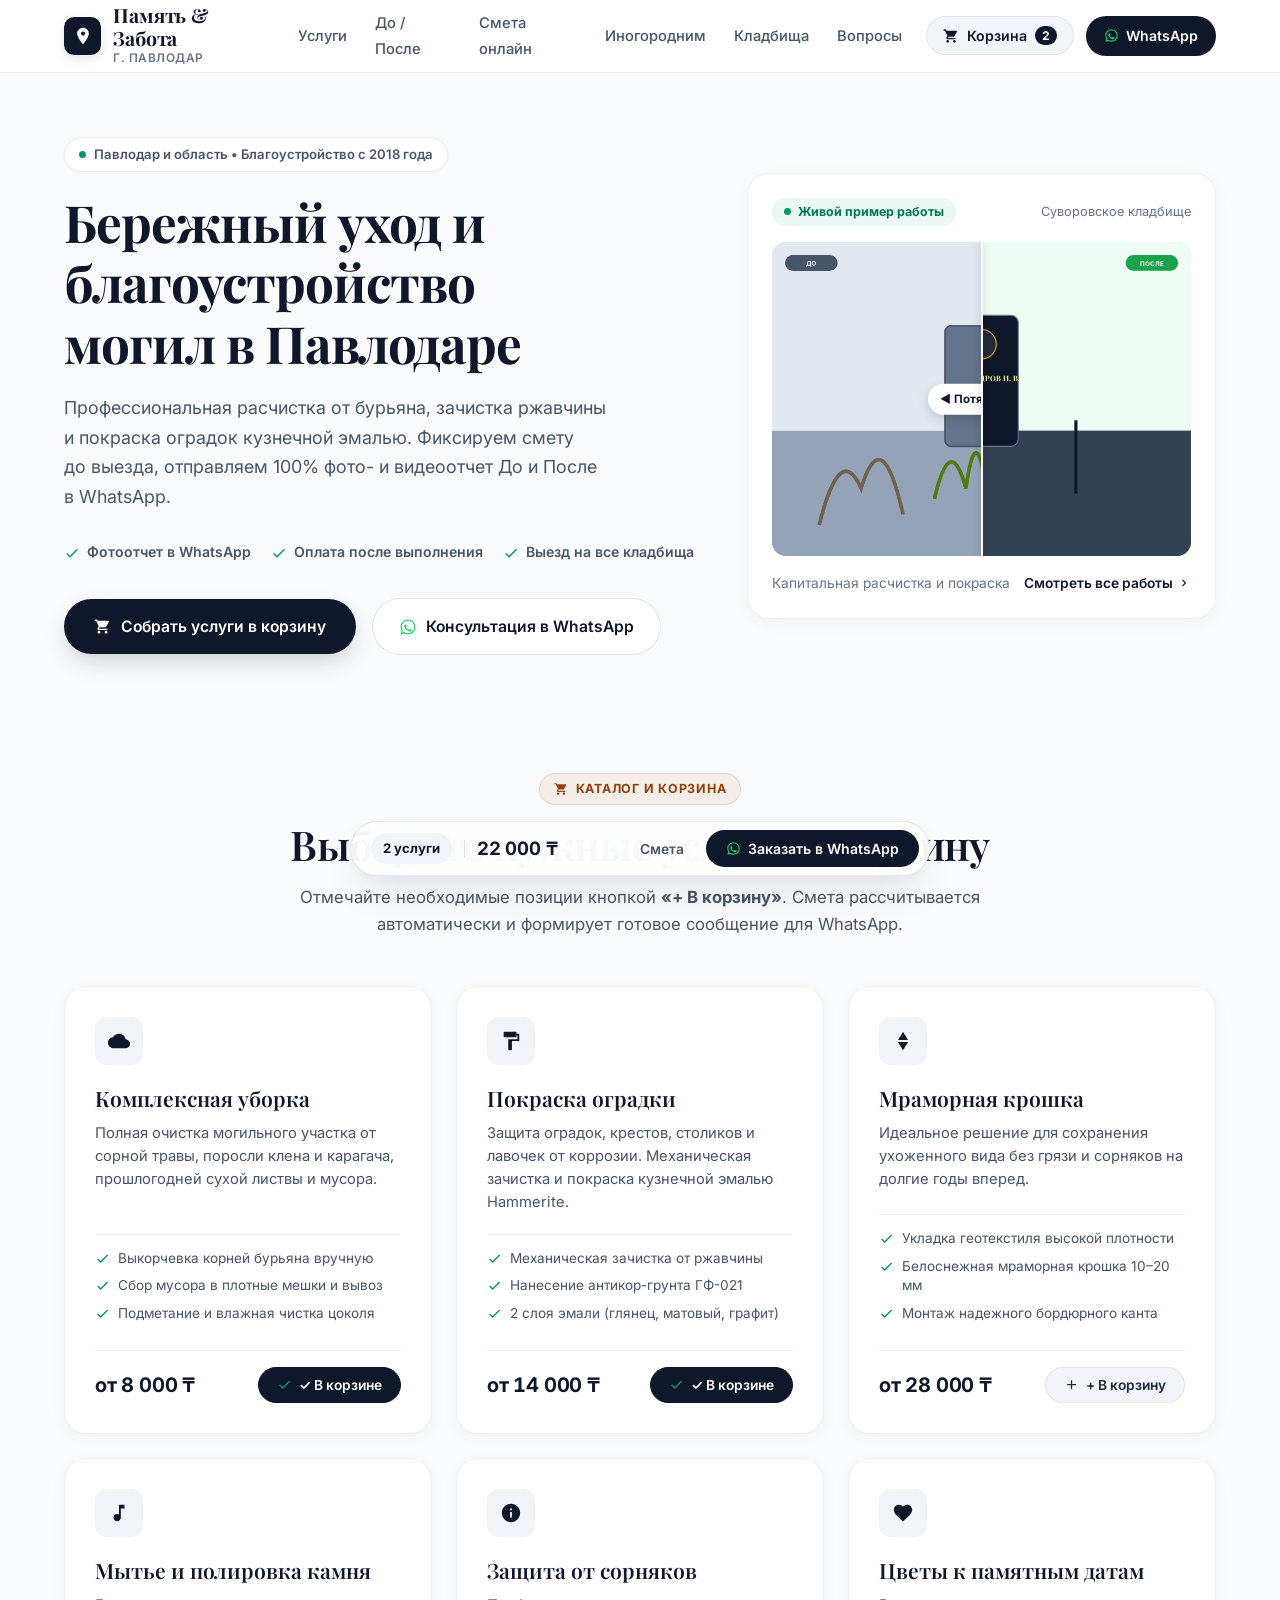
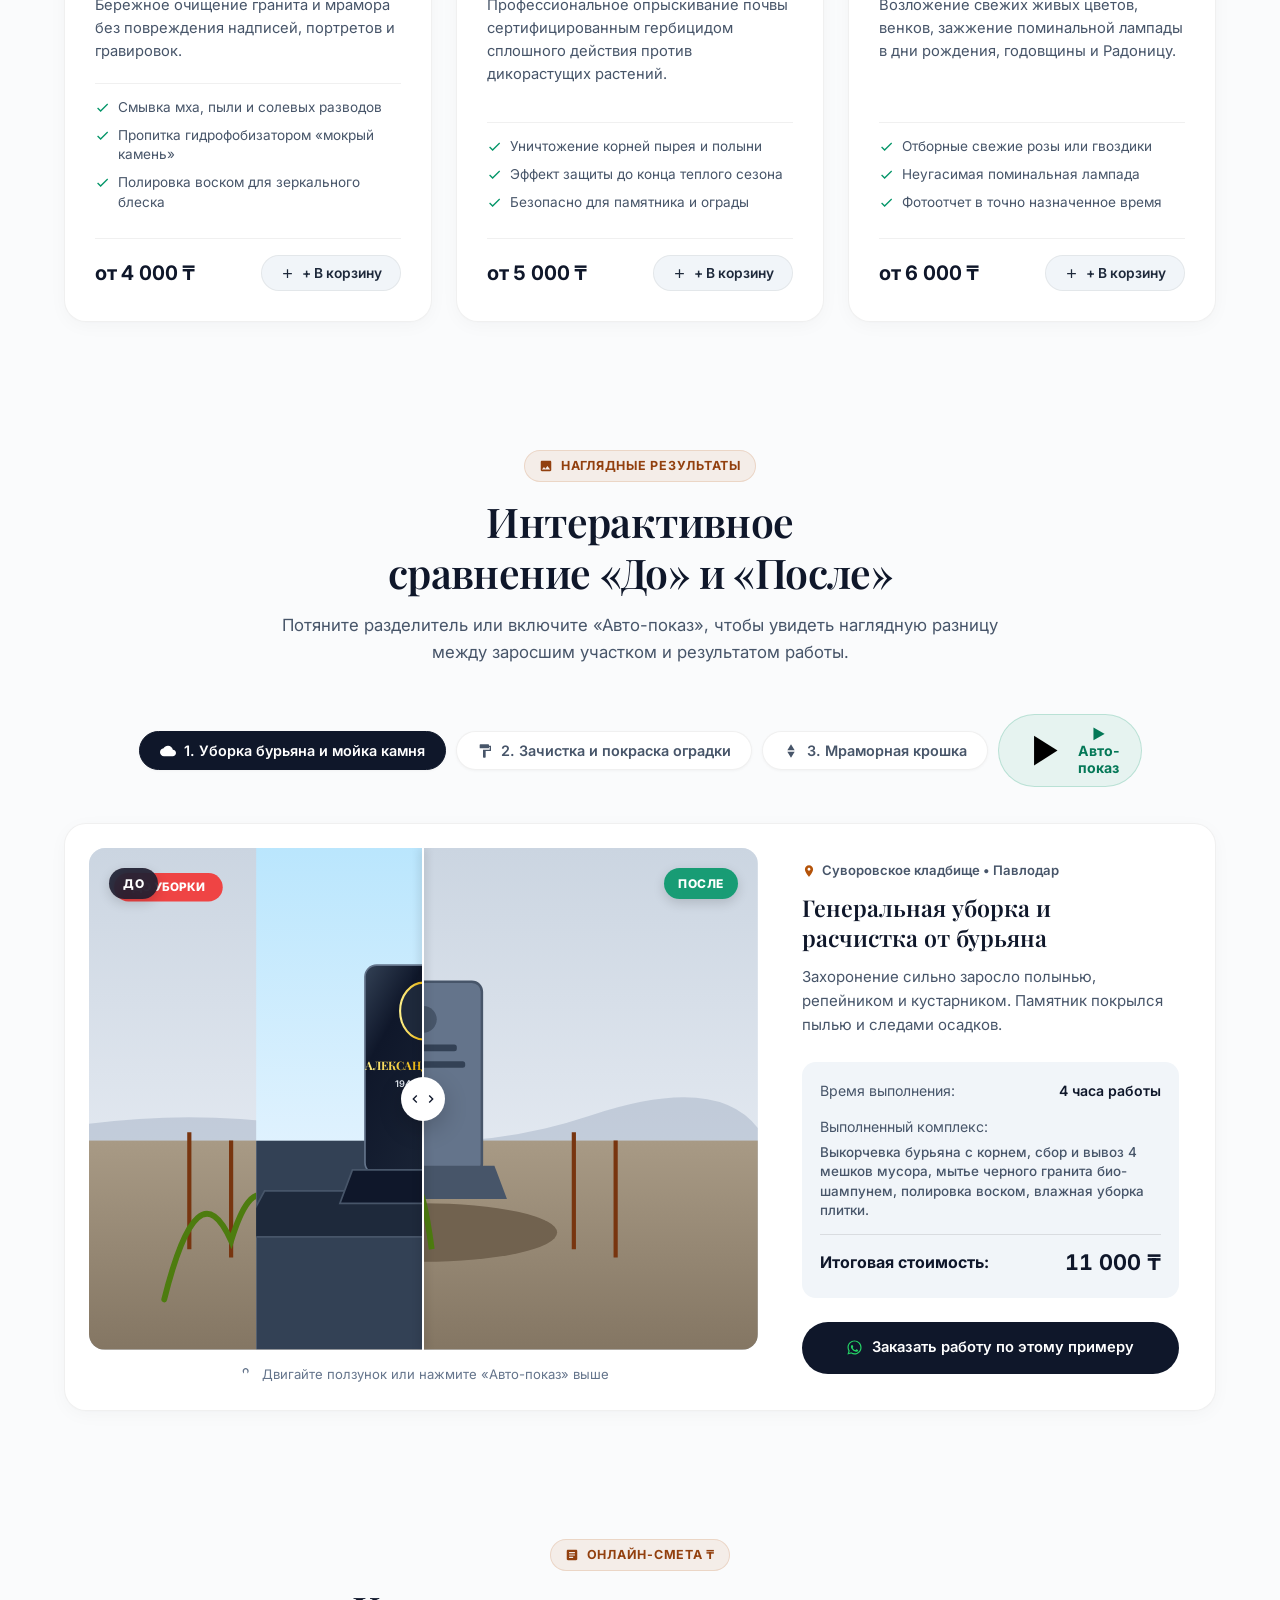
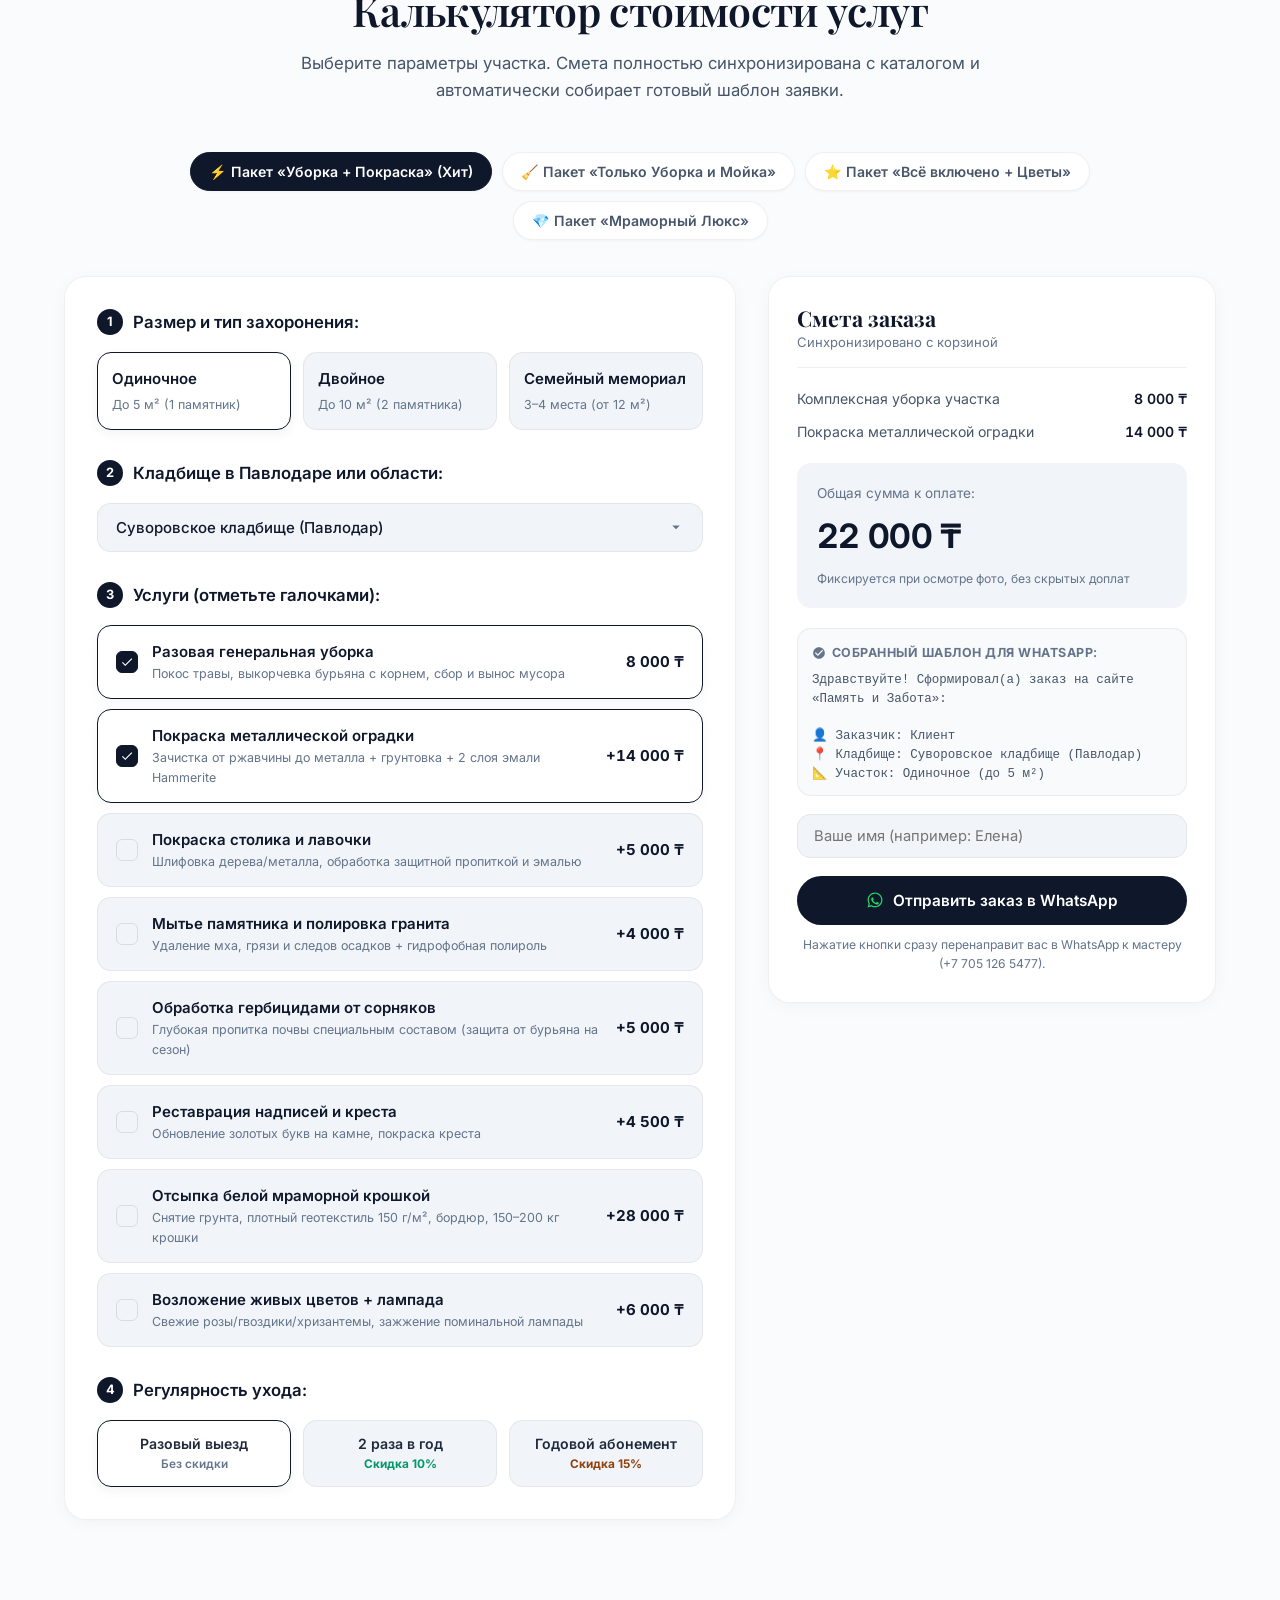
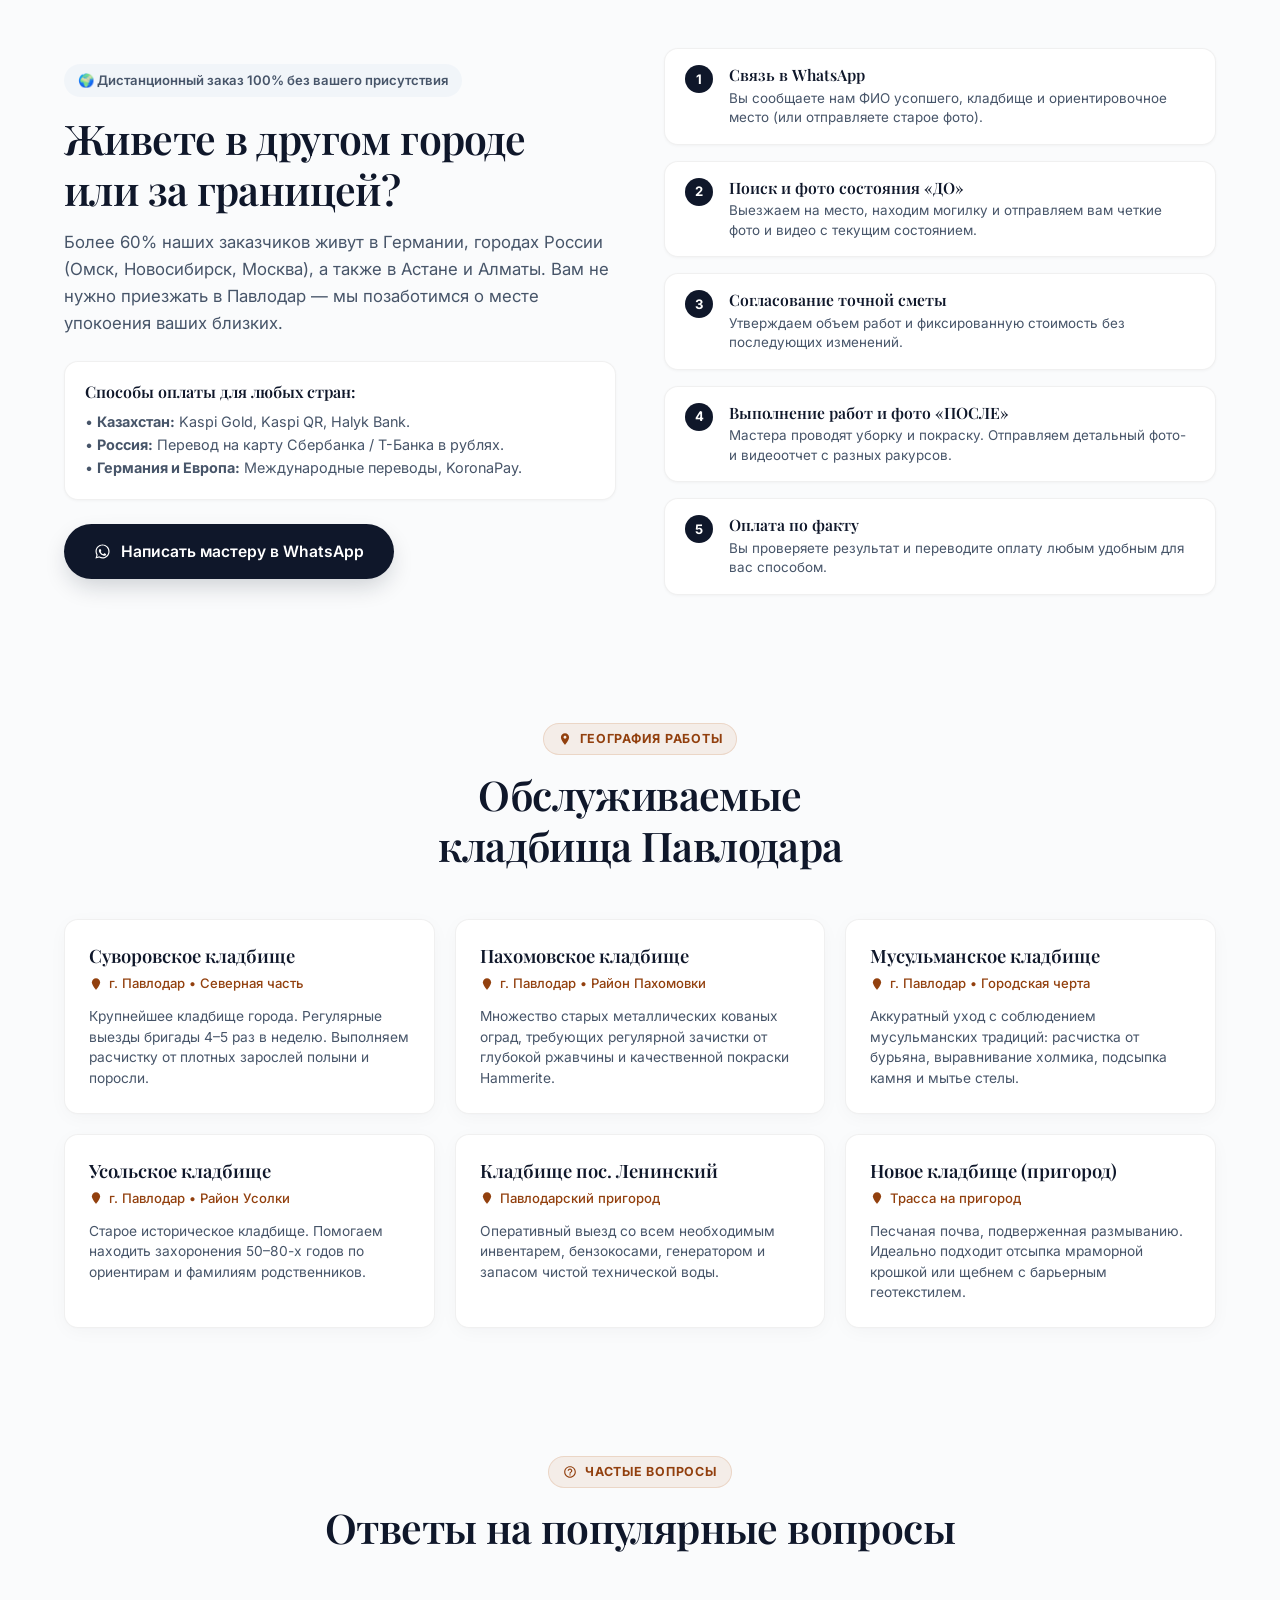
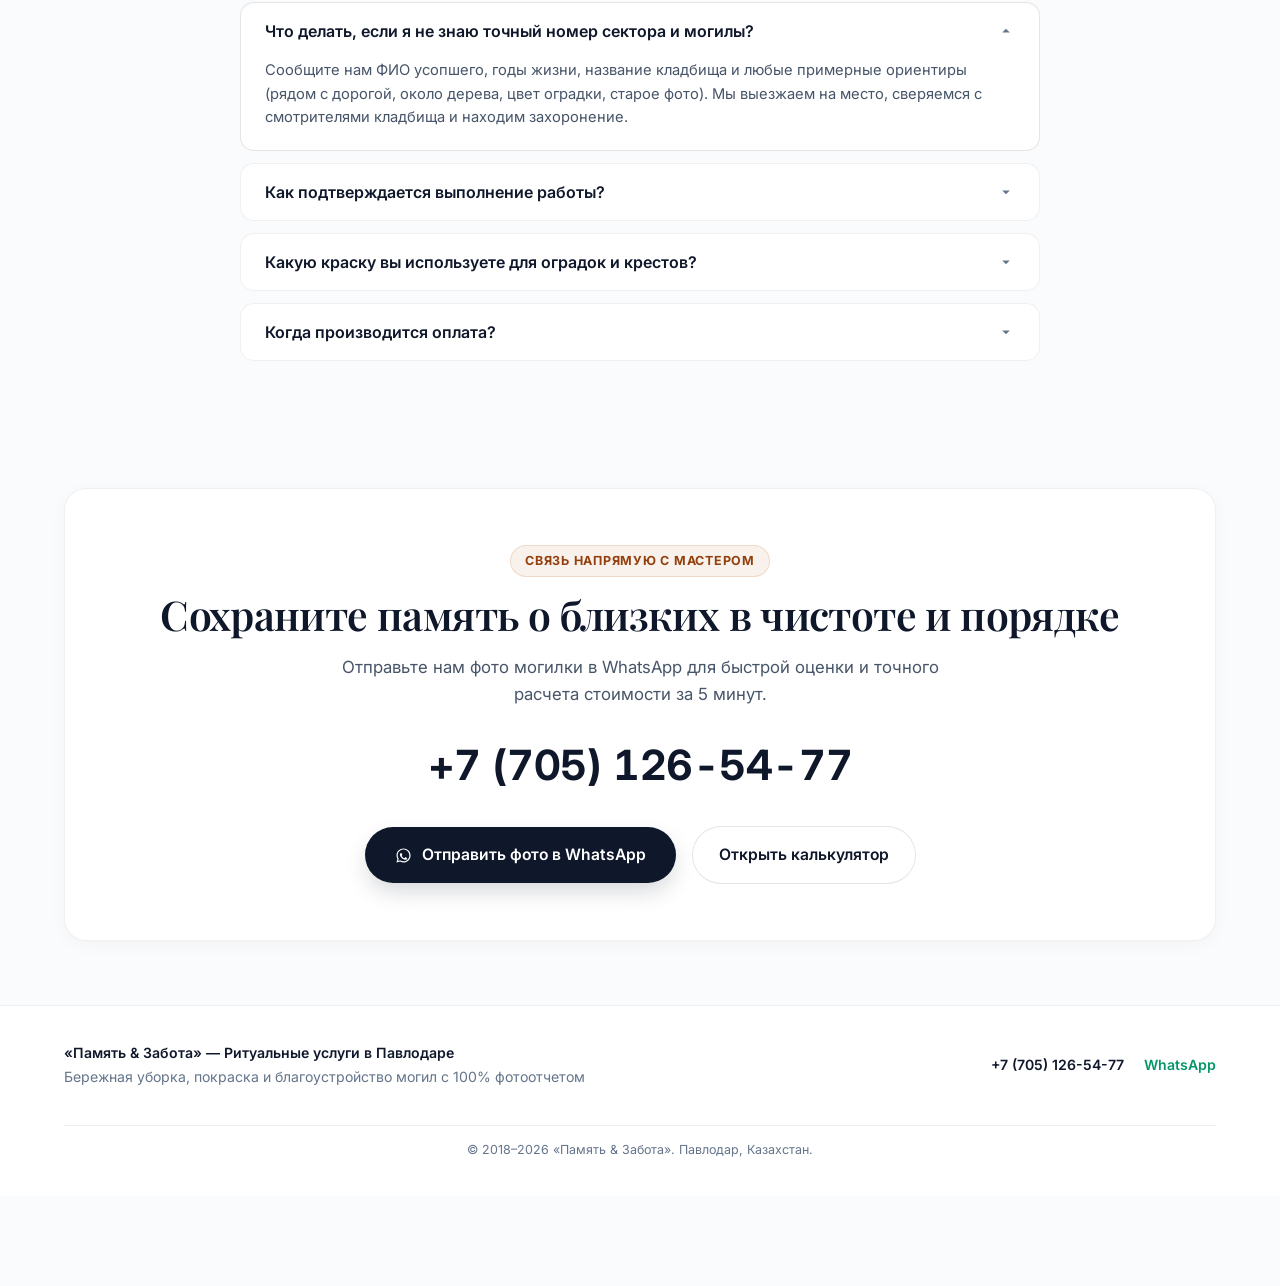
==== commit 2ca3ed86: "refactor: скандинавский минимализм, плавающий Dynamic Dock корзины и плавные переходы" ====
--- a/index.html
+++ b/index.html
@@ -3,61 +3,48 @@
 <head>
   <meta charset="UTF-8">
   <meta name="viewport" content="width=device-width, initial-scale=1.0, maximum-scale=5.0, user-scalable=yes">
-  <title>Уборка и покраска могилок в Павлодаре | «Память и Забота» — 100% фотоотчет До и После</title>
-  <meta name="description" content="Бережный уход и благоустройство могил в Павлодаре. Разовая и регулярная уборка бурьяна, зачистка и покраска оградок, отсыпка мраморной крошкой. Фотоотчет До и После в WhatsApp. Расчет онлайн. Тел/WhatsApp: +7 (705) 126-54-77.">
+  <title>Уборка и покраска могилок в Павлодаре | «Память & Забота» — 100% фотоотчет До и После</title>
+  <meta name="description" content="Бережный уход и благоустройство могил в Павлодаре. Расчистка бурьяна, зачистка ржавчины и покраска оградок кузнечной эмалью. Детальный фотоотчет До и После в WhatsApp. Фиксированная смета онлайн. Тел/WhatsApp: +7 (705) 126-54-77.">
   <meta name="theme-color" content="#ffffff">
 
   <!-- Open Graph / WhatsApp Preview Tags -->
-  <meta property="og:title" content="Уборка и покраска могилок в Павлодаре | Память и Забота">
-  <meta property="og:description" content="Уход за захоронениями в Павлодаре. Фотоотчет До и После в WhatsApp. Оплата после выполнения. Онлайн-калькулятор и Корзина услуг. Тел: +7 (705) 126-54-77">
+  <meta property="og:title" content="Уборка и покраска могилок в Павлодаре | Память & Забота">
+  <meta property="og:description" content="Бережный уход за захоронениями в Павлодаре. Фотоотчет До и После в WhatsApp. Оплата после выполнения. Онлайн-смета и Корзина услуг. Тел: +7 (705) 126-54-77">
   <meta property="og:type" content="website">
   <meta property="og:locale" content="ru_RU">
 
   <!-- Google Fonts: Playfair Display + Inter -->
   <link rel="preconnect" href="https://fonts.googleapis.com">
   <link rel="preconnect" href="https://fonts.gstatic.com" crossorigin>
-  <link href="https://fonts.googleapis.com/css2?family=Inter:wght@400;500;600;700;800&family=Playfair+Display:ital,wght@0,600;0,700;1,500&display=swap" rel="stylesheet">
+  <link href="https://fonts.googleapis.com/css2?family=Inter:wght@400;500;600;700;800&family=Playfair+Display:ital,wght@0,500;0,600;0,700;1,500&display=swap" rel="stylesheet">
 
   <!-- Стилистика проекта -->
-  <link rel="stylesheet" href="css/ritual.css?v=4.0">
+  <link rel="stylesheet" href="css/ritual.css?v=5.0">
 </head>
 <body>
 
-  <!-- ВЕРХНЯЯ СТРОКА ОПЕРАТИВНЫХ ДАННЫХ -->
-  <aside class="top-notice-bar" aria-label="Оперативные данные">
-    <div class="container top-notice-inner">
-      <div class="top-badge">
-        <span class="pulsing-dot" aria-hidden="true"></span>
-        <span>Сезон благоустройства 2026 открыт • Выезжаем на все кладбища Павлодара и пригорода</span>
-      </div>
-      <div class="top-badge">
-        <span>📸 100% фото- и видеоотчет в WhatsApp • Оплата только после выполнения</span>
-      </div>
-    </div>
-  </aside>
-
-  <!-- ШАПКА САЙТА С КНОПКОЙ КОРЗИНЫ -->
+  <!-- ШАПКА САЙТА (STICKY FROSTED HEADER) -->
   <header class="header">
     <div class="container header-inner">
       
       <!-- Логотип -->
       <a href="#" class="logo-block">
-        <div class="logo-icon" aria-hidden="true">
+        <div class="logo-mark" aria-hidden="true">
           <svg viewBox="0 0 24 24"><path d="M12 2C8.13 2 5 5.13 5 9c0 5.25 7 13 7 13s7-7.75 7-13c0-3.87-3.13-7-7-7zm0 9.5c-1.38 0-2.5-1.12-2.5-2.5s1.12-2.5 2.5-2.5 2.5 1.12 2.5 2.5-1.12 2.5-2.5 2.5z"/></svg>
         </div>
         <div class="logo-text">
-          <span class="logo-title">Память и Забота</span>
-          <span class="logo-sub">г. Павлодар и область</span>
+          <span class="logo-title">Память & Забота</span>
+          <span class="logo-sub">г. Павлодар</span>
         </div>
       </a>
 
       <!-- Меню навигации -->
       <nav aria-label="Главная навигация">
         <ul class="nav-links">
+          <li><a href="#services" class="nav-link">Услуги</a></li>
           <li><a href="#cases" class="nav-link">До / После</a></li>
-          <li><a href="#services" class="nav-link">Каталог услуг</a></li>
-          <li><a href="#calculator" class="nav-link">Калькулятор ₸</a></li>
-          <li><a href="#remote" class="nav-link">Для иногородних</a></li>
+          <li><a href="#calculator" class="nav-link">Смета онлайн</a></li>
+          <li><a href="#remote" class="nav-link">Иногородним</a></li>
           <li><a href="#cemeteries" class="nav-link">Кладбища</a></li>
           <li><a href="#faq" class="nav-link">Вопросы</a></li>
         </ul>
@@ -65,8 +52,6 @@
 
       <!-- Действия в шапке: Корзина и WhatsApp -->
       <div class="header-actions">
-        
-        <!-- Кнопка Корзины -->
         <button type="button" class="header-cart-btn" aria-label="Открыть корзину">
           <svg viewBox="0 0 24 24"><path d="M7 18c-1.1 0-1.99.9-1.99 2S5.9 22 7 22s2-.9 2-2-.9-2-2-2zM1 2v2h2l3.6 7.59-1.35 2.45c-.16.28-.25.61-.25.96 0 1.1.9 2 2 2h12v-2H7.42c-.14 0-.25-.11-.25-.25l.03-.12.9-1.63h7.45c.75 0 1.41-.41 1.75-1.03l3.58-6.49c.08-.14.12-.31.12-.48 0-.55-.45-1-1-1H5.21l-.94-2H1zm16 16c-1.1 0-1.99.9-1.99 2s.89 2 1.99 2 2-.9 2-2-.9-2-2-2z"/></svg>
           <span>Корзина</span>
@@ -86,120 +71,251 @@
     <section class="hero-section">
       <div class="container hero-grid">
         
-        <div class="hero-content">
+        <div class="hero-content reveal-on-scroll">
           <div class="hero-badge-city">
             <span class="city-dot"></span>
-            <span>г. Павлодар и Павлодарская область</span>
+            <span>Павлодар и область • Благоустройство с 2018 года</span>
           </div>
 
           <h1 class="hero-title">
-            Бережный уход и <span class="gold-text">покраска могилок</span> в Павлодаре
+            Бережный уход и благоустройство могил в Павлодаре
           </h1>
 
           <p class="hero-desc">
-            Профессиональная расчистка от бурьяна, зачистка ржавчины и покраска оградок кузнечной эмалью. Добавляйте нужные услуги в корзину, рассчитывайте точную смету и отправляйте готовый заказ мастеру в WhatsApp.
+            Профессиональная расчистка от бурьяна, зачистка ржавчины и покраска оградок кузнечной эмалью. Фиксируем смету до выезда, отправляем 100% фото- и видеоотчет До и После в WhatsApp.
           </p>
 
-          <div class="hero-highlights">
-            <div class="highlight-item">
-              <div class="highlight-icon">
-                <svg viewBox="0 0 24 24"><path d="M12 1L3 5v6c0 5.55 3.84 10.74 9 12 5.16-1.26 9-6.45 9-12V5l-9-4zm-2 16l-4-4 1.41-1.41L10 14.17l6.59-6.59L18 9l-8 8z"/></svg>
-              </div>
-              <div class="highlight-text">
-                <span class="highlight-title">Оплата по результату</span>
-                <span class="highlight-sub">После просмотра детального фотоотчета</span>
-              </div>
-            </div>
-
-            <div class="highlight-item">
-              <div class="highlight-icon">
-                <svg viewBox="0 0 24 24"><path d="M12 2C6.5 2 2 6.5 2 12s4.5 10 10 10 10-4.5 10-10S17.5 2 12 2zm4.2 14.2L11 13V7h1.5v5.2l4.5 2.7-.8 1.3z"/></svg>
-              </div>
-              <div class="highlight-text">
-                <span class="highlight-title">Выезд за 24–48 часов</span>
-                <span class="highlight-sub">Суворовское, Пахомовское и др.</span>
-              </div>
-            </div>
-
-            <div class="highlight-item">
-              <div class="highlight-icon">
-                <svg viewBox="0 0 24 24"><path d="M12 21.35l-1.45-1.32C5.4 15.36 2 12.28 2 8.5 2 5.42 4.42 3 7.5 3c1.74 0 3.41.81 4.5 2.09C13.09 3.81 14.76 3 16.5 3 19.58 3 22 5.42 22 8.5c0 3.78-3.4 6.86-8.55 11.54L12 21.35z"/></svg>
-              </div>
-              <div class="highlight-text">
-                <span class="highlight-title">Для иногородних клиентов</span>
-                <span class="highlight-sub">Германия, РФ, Астана, Алматы</span>
-              </div>
-            </div>
-
-            <div class="highlight-item">
-              <div class="highlight-icon">
-                <svg viewBox="0 0 24 24"><path d="M15.5 14h-.79l-.28-.27A6.471 6.471 0 0 0 16 9.5 6.5 6.5 0 1 0 9.5 16c1.61 0 3.09-.59 4.23-1.57l.27.28v.79l5 4.99L20.49 19l-4.99-5zm-6 0C7.01 14 5 11.99 5 9.5S7.01 5 9.5 5 14 7.01 14 9.5 11.99 14 9.5 14z"/></svg>
-              </div>
-              <div class="highlight-text">
-                <span class="highlight-title">Поиск захоронения</span>
-                <span class="highlight-sub">Поможем найти по сектору и ФИО</span>
-              </div>
+          <div class="hero-trust-row">
+            <div class="hero-trust-item">
+              <svg viewBox="0 0 24 24"><path d="M9 16.17L4.83 12l-1.42 1.41L9 19 21 7l-1.41-1.41z"/></svg>
+              <span>Фотоотчет в WhatsApp</span>
+            </div>
+            <div class="hero-trust-item">
+              <svg viewBox="0 0 24 24"><path d="M9 16.17L4.83 12l-1.42 1.41L9 19 21 7l-1.41-1.41z"/></svg>
+              <span>Оплата после выполнения</span>
+            </div>
+            <div class="hero-trust-item">
+              <svg viewBox="0 0 24 24"><path d="M9 16.17L4.83 12l-1.42 1.41L9 19 21 7l-1.41-1.41z"/></svg>
+              <span>Выезд на все кладбища</span>
             </div>
           </div>
 
           <div class="hero-actions">
-            <a href="#services" class="btn-primary-gold">
+            <a href="#services" class="btn-primary-dark">
               <svg viewBox="0 0 24 24"><path d="M7 18c-1.1 0-1.99.9-1.99 2S5.9 22 7 22s2-.9 2-2-.9-2-2-2zM1 2v2h2l3.6 7.59-1.35 2.45c-.16.28-.25.61-.25.96 0 1.1.9 2 2 2h12v-2H7.42c-.14 0-.25-.11-.25-.25l.03-.12.9-1.63h7.45c.75 0 1.41-.41 1.75-1.03l3.58-6.49c.08-.14.12-.31.12-.48 0-.55-.45-1-1-1H5.21l-.94-2H1zm16 16c-1.1 0-1.99.9-1.99 2s.89 2 1.99 2 2-.9 2-2-.9-2-2-2z"/></svg>
               <span>Собрать услуги в корзину</span>
             </a>
-            <a href="https://wa.me/77051265477?text=%D0%97%D0%B4%D1%80%D0%B0%D0%B2%D1%81%D1%82%D0%B2%D1%83%D0%B9%D1%82%D0%B5!%20%D0%A5%D0%BE%D1%87%D1%83%20%D0%BF%D0%BE%D0%BB%D1%83%D1%87%D0%B8%D1%82%D1%8C%20%D0%BA%D0%BE%D0%BD%D1%81%D1%83%D0%BB%D1%8C%D1%82%D0%B0%D1%86%D0%B8%D1%8E%20%D0%BF%D0%BE%20%D1%83%D0%B1%D0%BE%D1%80%D0%BA%D0%B5%20%D0%B8%20%D0%BF%D0%BE%D0%BA%D1%80%D0%B0%D1%81%D0%BA%D0%B5%20%D0%BC%D0%BE%D0%B3%D0%B8%D0%BB%D0%BA%D0%B8%20%D0%B2%20%D0%9F%D0%B0%D0%B2%D0%BB%D0%BE%D0%B4%D0%B0%D1%80%D0%B5." target="_blank" rel="noopener noreferrer" class="btn-whatsapp-large">
+            <a href="https://wa.me/77051265477?text=%D0%97%D0%B4%D1%80%D0%B0%D0%B2%D1%81%D1%82%D0%B2%D1%83%D0%B9%D1%82%D0%B5!%20%D0%A5%D0%BE%D1%87%D1%83%20%D0%BF%D0%BE%D0%BB%D1%83%D1%87%D0%B8%D1%82%D1%8C%20%D0%BA%D0%BE%D0%BD%D1%81%D1%83%D0%BB%D1%8C%D1%82%D0%B0%D1%86%D0%B8%D1%8E%20%D0%BF%D0%BE%20%D1%83%D0%B1%D0%BE%D1%80%D0%BA%D0%B5%20%D0%B8%20%D0%BF%D0%BE%D0%BA%D1%80%D0%B0%D1%81%D0%BA%D0%B5%20%D0%BC%D0%BE%D0%B3%D0%B8%D0%BB%D0%BA%D0%B8%20%D0%B2%20%D0%9F%D0%B0%D0%B2%D0%BB%D0%BE%D0%B4%D0%B0%D1%80%D0%B5." target="_blank" rel="noopener noreferrer" class="btn-secondary-outline">
               <svg viewBox="0 0 24 24"><path d="M12.04 2c-5.46 0-9.91 4.45-9.91 9.91 0 1.75.46 3.45 1.32 4.95L2.05 22l5.25-1.38c1.45.79 3.08 1.21 4.74 1.21 5.46 0 9.91-4.45 9.91-9.91 0-2.65-1.03-5.14-2.9-7.01A9.816 9.816 0 0 0 12.04 2m.01 1.67c2.2 0 4.26.86 5.82 2.41a8.204 8.204 0 0 1 2.41 5.83c0 4.54-3.7 8.24-8.24 8.24-1.48 0-2.93-.4-4.2-1.15l-.3-.18-3.12.82.83-3.04-.2-.31a8.19 8.19 0 0 1-1.26-4.38c0-4.54 3.7-8.24 8.24-8.24m4.52 11.66c-.25-.13-1.47-.72-1.7-.81-.23-.08-.39-.13-.56.13-.17.25-.64.81-.79.97-.14.17-.29.19-.54.06-.25-.13-1.06-.39-2.03-1.24-.75-.67-1.26-1.49-1.41-1.74-.15-.25-.02-.39.11-.51.11-.11.25-.29.38-.44.12-.14.17-.25.25-.41.08-.17.04-.31-.02-.44-.06-.13-.56-1.35-.77-1.85-.2-.49-.4-.42-.56-.43l-.47-.01c-.17 0-.44.06-.67.31-.23.25-.88.86-.88 2.1s.9 2.44 1.03 2.61c.12.17 1.77 2.7 4.29 3.79.6.26 1.07.41 1.44.53.6.19 1.15.16 1.59.1.48-.07 1.47-.6 1.68-1.18.21-.58.21-1.07.15-1.18-.07-.12-.22-.19-.47-.31z"/></svg>
               <span>Консультация в WhatsApp</span>
             </a>
           </div>
         </div>
 
-        <div class="hero-visual-card">
-          <div class="hero-visual-header">
-            <div>
-              <h3 style="font-size: 1.15rem; color: var(--text-pure);">Служба благоустройства</h3>
-              <p style="font-size: 0.82rem; color: var(--text-muted);">Павлодар • Работаем честно с 2018 г.</p>
-            </div>
-            <span class="badge-live-report">
-              <span class="pulsing-dot"></span> WhatsApp Онлайн
+        <!-- Правая колонка: интерактивное сравнение До / После прямо на первом экране -->
+        <div class="hero-preview-card reveal-on-scroll">
+          <div class="hero-preview-head">
+            <span class="hero-preview-badge">
+              <span class="city-dot"></span> Живой пример работы
             </span>
-          </div>
-
-          <div class="hero-preview-box">
-            <div class="quick-calc-banner">
-              <div class="calc-banner-stat">
-                <span>Базовая уборка участка:</span>
-                <span class="value">от 8 000 ₸</span>
-              </div>
-              <div class="calc-banner-stat">
-                <span>Покраска металлической ограды:</span>
-                <span class="value">от 14 000 ₸</span>
-              </div>
-              <div class="calc-banner-stat">
-                <span>Обработка от сорняков (сезон):</span>
-                <span class="value">от 5 000 ₸</span>
-              </div>
-              <div class="calc-banner-stat">
-                <span>Отсыпка мраморной крошкой:</span>
-                <span class="value">от 28 000 ₸</span>
-              </div>
-            </div>
-          </div>
-
-          <div class="hero-trust-list">
-            <div class="trust-item">
-              <svg viewBox="0 0 24 24"><path d="M9 16.17L4.83 12l-1.42 1.41L9 19 21 7l-1.41-1.41z"/></svg>
-              <span>Фиксируем смету до выезда — никаких доплат на месте</span>
-            </div>
-            <div class="trust-item">
-              <svg viewBox="0 0 24 24"><path d="M9 16.17L4.83 12l-1.42 1.41L9 19 21 7l-1.41-1.41z"/></svg>
-              <span>Качественная атмосферостойкая краска Hammerite (защита на 3–5 лет)</span>
-            </div>
-            <div class="trust-item">
-              <svg viewBox="0 0 24 24"><path d="M9 16.17L4.83 12l-1.42 1.41L9 19 21 7l-1.41-1.41z"/></svg>
-              <span>Удобная оплата Kaspi QR / Gold, карты банков РФ, переводы</span>
-            </div>
-          </div>
+            <span style="font-size: 0.8rem; color: var(--text-muted);">Суворовское кладбище</span>
+          </div>
+
+          <div class="hero-mini-slider" id="heroMiniSlider" title="Потяните для сравнения">
+            <div class="hero-mini-img hero-mini-before">
+              <svg viewBox="0 0 800 600" preserveAspectRatio="xMidYMid slice">
+                <rect width="800" height="600" fill="#e2e8f0"/>
+                <rect y="360" width="800" height="240" fill="#94a3b8"/>
+                <rect x="330" y="160" width="140" height="230" rx="12" fill="#64748b" stroke="#475569" stroke-width="3"/>
+                <path d="M 90 540 Q 130 380 170 470 Q 210 340 250 520" stroke="#71624f" stroke-width="7" fill="none"/>
+                <path d="M 310 490 Q 340 360 370 470 Q 390 330 410 480" stroke="#4d7c0f" stroke-width="7" fill="none"/>
+                <rect x="25" y="25" width="100" height="30" rx="15" fill="#475569"/>
+                <text x="75" y="45" fill="#ffffff" font-family="'Inter', sans-serif" font-weight="700" font-size="12" text-anchor="middle">ДО</text>
+              </svg>
+            </div>
+            <div class="hero-mini-img hero-mini-after" id="heroMiniAfter">
+              <svg viewBox="0 0 800 600" preserveAspectRatio="xMidYMid slice">
+                <rect width="800" height="600" fill="#f0fdf4"/>
+                <rect y="360" width="800" height="240" fill="#334155"/>
+                <rect x="330" y="140" width="140" height="250" rx="14" fill="#0f172a" stroke="#64748b" stroke-width="2"/>
+                <circle cx="400" cy="195" r="28" fill="#1e293b" stroke="#eab308" stroke-width="2"/>
+                <text x="400" y="265" fill="#fef08a" font-family="'Playfair Display', serif" font-weight="700" font-size="14" text-anchor="middle">АЛЕКСАНДРОВ И. В.</text>
+                <path d="M 120 340 L 120 480 M 170 350 L 170 490 M 580 340 L 580 480" stroke="#0f172a" stroke-width="6"/>
+                <rect x="675" y="25" width="100" height="30" rx="15" fill="#16a34a"/>
+                <text x="725" y="45" fill="#ffffff" font-family="'Inter', sans-serif" font-weight="700" font-size="12" text-anchor="middle">ПОСЛЕ</text>
+              </svg>
+            </div>
+            <div class="hero-mini-divider" id="heroMiniDivider"></div>
+            <div class="hero-mini-pill">◀ Потяните ▶</div>
+          </div>
+
+          <div class="hero-preview-footer">
+            <span>Капитальная расчистка и покраска</span>
+            <a href="#cases" class="hero-preview-link">
+              <span>Смотреть все работы</span>
+              <svg width="14" height="14" viewBox="0 0 24 24" fill="currentColor"><path d="M8.59 16.59L13.17 12 8.59 7.41 10 6l6 6-6 6-1.41-1.41z"/></svg>
+            </a>
+          </div>
+        </div>
+
+      </div>
+    </section>
+
+    <!-- КАТАЛОГ УСЛУГ С ДОБАВЛЕНИЕМ В КОРЗИНУ -->
+    <section id="services" class="services-section">
+      <div class="container">
+        
+        <div class="section-header reveal-on-scroll">
+          <div class="section-tag">
+            <svg viewBox="0 0 24 24"><path d="M7 18c-1.1 0-1.99.9-1.99 2S5.9 22 7 22s2-.9 2-2-.9-2-2-2zM1 2v2h2l3.6 7.59-1.35 2.45c-.16.28-.25.61-.25.96 0 1.1.9 2 2 2h12v-2H7.42c-.14 0-.25-.11-.25-.25l.03-.12.9-1.63h7.45c.75 0 1.41-.41 1.75-1.03l3.58-6.49c.08-.14.12-.31.12-.48 0-.55-.45-1-1-1H5.21l-.94-2H1zm16 16c-1.1 0-1.99.9-1.99 2s.89 2 1.99 2 2-.9 2-2-.9-2-2-2z"/></svg>
+            <span>Каталог и Корзина</span>
+          </div>
+          <h2 class="section-title">Выберите нужные услуги в корзину</h2>
+          <p class="section-subtitle">
+            Отмечайте необходимые позиции кнопкой <strong>«+ В корзину»</strong>. Смета рассчитывается автоматически и формирует готовое сообщение для WhatsApp.
+          </p>
+        </div>
+
+        <div class="services-cards-grid">
+          
+          <!-- Карточка 1: Комплексная уборка -->
+          <div class="service-card reveal-on-scroll">
+            <div class="service-card-icon">
+              <svg viewBox="0 0 24 24"><path d="M19.35 10.04C18.67 6.59 15.64 4 12 4 9.11 4 6.6 5.64 5.35 8.04 2.34 8.36 0 10.91 0 14c0 3.31 2.69 6 6 6h13c2.76 0 5-2.24 5-5 0-2.64-2.05-4.78-4.65-4.96z"/></svg>
+            </div>
+            <h3 class="service-card-title">Комплексная уборка</h3>
+            <p class="service-card-desc">
+              Полная очистка могильного участка от сорной травы, поросли клена и карагача, прошлогодней сухой листвы и мусора.
+            </p>
+            <ul class="service-card-points">
+              <li><svg viewBox="0 0 24 24"><path d="M9 16.17L4.83 12l-1.42 1.41L9 19 21 7l-1.41-1.41z"/></svg> Выкорчевка корней бурьяна вручную</li>
+              <li><svg viewBox="0 0 24 24"><path d="M9 16.17L4.83 12l-1.42 1.41L9 19 21 7l-1.41-1.41z"/></svg> Сбор мусора в плотные мешки и вывоз</li>
+              <li><svg viewBox="0 0 24 24"><path d="M9 16.17L4.83 12l-1.42 1.41L9 19 21 7l-1.41-1.41z"/></svg> Подметание и влажная чистка цоколя</li>
+            </ul>
+            <div class="service-card-bottom">
+              <span class="service-card-price">от 8 000 ₸</span>
+              <button type="button" class="btn-toggle-cart in-cart" data-service="cleaning">
+                <svg viewBox="0 0 24 24"><path d="M9 16.17L4.83 12l-1.42 1.41L9 19 21 7l-1.41-1.41z"/></svg>
+                <span>✓ В корзине</span>
+              </button>
+            </div>
+          </div>
+
+          <!-- Карточка 2: Покраска металлоконструкций -->
+          <div class="service-card reveal-on-scroll">
+            <div class="service-card-icon">
+              <svg viewBox="0 0 24 24"><path d="M18 4V3c0-.55-.45-1-1-1H5c-.55 0-1 .45-1 1v4c0 .55.45 1 1 1h12c.55 0 1-.45 1-1V6h1v4H9v11c0 .55.45 1 1 1h2c.55 0 1-.45 1-1v-9h8V4h-3z"/></svg>
+            </div>
+            <h3 class="service-card-title">Покраска оградки</h3>
+            <p class="service-card-desc">
+              Защита оградок, крестов, столиков и лавочек от коррозии. Механическая зачистка и покраска кузнечной эмалью Hammerite.
+            </p>
+            <ul class="service-card-points">
+              <li><svg viewBox="0 0 24 24"><path d="M9 16.17L4.83 12l-1.42 1.41L9 19 21 7l-1.41-1.41z"/></svg> Механическая зачистка от ржавчины</li>
+              <li><svg viewBox="0 0 24 24"><path d="M9 16.17L4.83 12l-1.42 1.41L9 19 21 7l-1.41-1.41z"/></svg> Нанесение антикор-грунта ГФ-021</li>
+              <li><svg viewBox="0 0 24 24"><path d="M9 16.17L4.83 12l-1.42 1.41L9 19 21 7l-1.41-1.41z"/></svg> 2 слоя эмали (глянец, матовый, графит)</li>
+            </ul>
+            <div class="service-card-bottom">
+              <span class="service-card-price">от 14 000 ₸</span>
+              <button type="button" class="btn-toggle-cart in-cart" data-service="paint_fence">
+                <svg viewBox="0 0 24 24"><path d="M9 16.17L4.83 12l-1.42 1.41L9 19 21 7l-1.41-1.41z"/></svg>
+                <span>✓ В корзине</span>
+              </button>
+            </div>
+          </div>
+
+          <!-- Карточка 3: Отсыпка мраморной крошкой -->
+          <div class="service-card reveal-on-scroll">
+            <div class="service-card-icon">
+              <svg viewBox="0 0 24 24"><path d="M12 2l-5.5 9h11zM12 22l5.5-9h-11z"/></svg>
+            </div>
+            <h3 class="service-card-title">Мраморная крошка</h3>
+            <p class="service-card-desc">
+              Идеальное решение для сохранения ухоженного вида без грязи и сорняков на долгие годы вперед.
+            </p>
+            <ul class="service-card-points">
+              <li><svg viewBox="0 0 24 24"><path d="M9 16.17L4.83 12l-1.42 1.41L9 19 21 7l-1.41-1.41z"/></svg> Укладка геотекстиля высокой плотности</li>
+              <li><svg viewBox="0 0 24 24"><path d="M9 16.17L4.83 12l-1.42 1.41L9 19 21 7l-1.41-1.41z"/></svg> Белоснежная мраморная крошка 10–20 мм</li>
+              <li><svg viewBox="0 0 24 24"><path d="M9 16.17L4.83 12l-1.42 1.41L9 19 21 7l-1.41-1.41z"/></svg> Монтаж надежного бордюрного канта</li>
+            </ul>
+            <div class="service-card-bottom">
+              <span class="service-card-price">от 28 000 ₸</span>
+              <button type="button" class="btn-toggle-cart" data-service="marble_chips">
+                <svg viewBox="0 0 24 24"><path d="M19 13h-6v6h-2v-6H5v-2h6V5h2v6h6v2z"/></svg>
+                <span>+ В корзину</span>
+              </button>
+            </div>
+          </div>
+
+          <!-- Карточка 4: Мытье и полировка камня -->
+          <div class="service-card reveal-on-scroll">
+            <div class="service-card-icon">
+              <svg viewBox="0 0 24 24"><path d="M12 3v10.55c-.59-.34-1.27-.55-2-.55-2.21 0-4 1.79-4 4s1.79 4 4 4 4-1.79 4-4V7h4V3h-6z"/></svg>
+            </div>
+            <h3 class="service-card-title">Мытье и полировка камня</h3>
+            <p class="service-card-desc">
+              Бережное очищение гранита и мрамора без повреждения надписей, портретов и гравировок.
+            </p>
+            <ul class="service-card-points">
+              <li><svg viewBox="0 0 24 24"><path d="M9 16.17L4.83 12l-1.42 1.41L9 19 21 7l-1.41-1.41z"/></svg> Смывка мха, пыли и солевых разводов</li>
+              <li><svg viewBox="0 0 24 24"><path d="M9 16.17L4.83 12l-1.42 1.41L9 19 21 7l-1.41-1.41z"/></svg> Пропитка гидрофобизатором «мокрый камень»</li>
+              <li><svg viewBox="0 0 24 24"><path d="M9 16.17L4.83 12l-1.42 1.41L9 19 21 7l-1.41-1.41z"/></svg> Полировка воском для зеркального блеска</li>
+            </ul>
+            <div class="service-card-bottom">
+              <span class="service-card-price">от 4 000 ₸</span>
+              <button type="button" class="btn-toggle-cart" data-service="stone_wash">
+                <svg viewBox="0 0 24 24"><path d="M19 13h-6v6h-2v-6H5v-2h6V5h2v6h6v2z"/></svg>
+                <span>+ В корзину</span>
+              </button>
+            </div>
+          </div>
+
+          <!-- Карточка 5: Защита от сорняков -->
+          <div class="service-card reveal-on-scroll">
+            <div class="service-card-icon">
+              <svg viewBox="0 0 24 24"><path d="M12 2C6.48 2 2 6.48 2 12s4.48 10 10 10 10-4.48 10-10S17.52 2 12 2zm1 15h-2v-6h2v6zm0-8h-2V7h2v2z"/></svg>
+            </div>
+            <h3 class="service-card-title">Защита от сорняков</h3>
+            <p class="service-card-desc">
+              Профессиональное опрыскивание почвы сертифицированным гербицидом сплошного действия против дикорастущих растений.
+            </p>
+            <ul class="service-card-points">
+              <li><svg viewBox="0 0 24 24"><path d="M9 16.17L4.83 12l-1.42 1.41L9 19 21 7l-1.41-1.41z"/></svg> Уничтожение корней пырея и полыни</li>
+              <li><svg viewBox="0 0 24 24"><path d="M9 16.17L4.83 12l-1.42 1.41L9 19 21 7l-1.41-1.41z"/></svg> Эффект защиты до конца теплого сезона</li>
+              <li><svg viewBox="0 0 24 24"><path d="M9 16.17L4.83 12l-1.42 1.41L9 19 21 7l-1.41-1.41z"/></svg> Безопасно для памятника и ограды</li>
+            </ul>
+            <div class="service-card-bottom">
+              <span class="service-card-price">от 5 000 ₸</span>
+              <button type="button" class="btn-toggle-cart" data-service="herbicides">
+                <svg viewBox="0 0 24 24"><path d="M19 13h-6v6h-2v-6H5v-2h6V5h2v6h6v2z"/></svg>
+                <span>+ В корзину</span>
+              </button>
+            </div>
+          </div>
+
+          <!-- Карточка 6: Цветы к датам -->
+          <div class="service-card reveal-on-scroll">
+            <div class="service-card-icon">
+              <svg viewBox="0 0 24 24"><path d="M12 21.35l-1.45-1.32C5.4 15.36 2 12.28 2 8.5 2 5.42 4.42 3 7.5 3c1.74 0 3.41.81 4.5 2.09C13.09 3.81 14.76 3 16.5 3 19.58 3 22 5.42 22 8.5c0 3.78-3.4 6.86-8.55 11.54L12 21.35z"/></svg>
+            </div>
+            <h3 class="service-card-title">Цветы к памятным датам</h3>
+            <p class="service-card-desc">
+              Возложение свежих живых цветов, венков, зажжение поминальной лампады в дни рождения, годовщины и Радоницу.
+            </p>
+            <ul class="service-card-points">
+              <li><svg viewBox="0 0 24 24"><path d="M9 16.17L4.83 12l-1.42 1.41L9 19 21 7l-1.41-1.41z"/></svg> Отборные свежие розы или гвоздики</li>
+              <li><svg viewBox="0 0 24 24"><path d="M9 16.17L4.83 12l-1.42 1.41L9 19 21 7l-1.41-1.41z"/></svg> Неугасимая поминальная лампада</li>
+              <li><svg viewBox="0 0 24 24"><path d="M9 16.17L4.83 12l-1.42 1.41L9 19 21 7l-1.41-1.41z"/></svg> Фотоотчет в точно назначенное время</li>
+            </ul>
+            <div class="service-card-bottom">
+              <span class="service-card-price">от 6 000 ₸</span>
+              <button type="button" class="btn-toggle-cart" data-service="fresh_flowers">
+                <svg viewBox="0 0 24 24"><path d="M19 13h-6v6h-2v-6H5v-2h6V5h2v6h6v2z"/></svg>
+                <span>+ В корзину</span>
+              </button>
+            </div>
+          </div>
+
         </div>
 
       </div>
@@ -209,18 +325,18 @@
     <section id="cases" class="before-after-section">
       <div class="container">
         
-        <div class="section-header">
+        <div class="section-header reveal-on-scroll">
           <div class="section-tag">
             <svg viewBox="0 0 24 24"><path d="M21 19V5c0-1.1-.9-2-2-2H5c-1.1 0-2 .9-2 2v14c0 1.1.9 2 2 2h14c1.1 0 2-.9 2-2zM8.5 13.5l2.5 3.01L14.5 12l4.5 6H5l3.5-4.5z"/></svg>
             <span>Наглядные результаты</span>
           </div>
-          <h2 class="section-title">Интерактивное сравнение: <span class="gold-text">«До» и «После»</span></h2>
+          <h2 class="section-title">Интерактивное сравнение «До» и «После»</h2>
           <p class="section-subtitle">
-            Потяните разделитель или нажмите «Авто-показ», чтобы увидеть наглядную разницу между заросшим участком и результатом нашей работы.
+            Потяните разделитель или включите «Авто-показ», чтобы увидеть наглядную разницу между заросшим участком и результатом работы.
           </p>
         </div>
 
-        <div class="cases-switcher">
+        <div class="cases-switcher reveal-on-scroll">
           <button type="button" class="case-tab-btn active" data-case="weeds_cleaning">
             <svg viewBox="0 0 24 24"><path d="M19.35 10.04C18.67 6.59 15.64 4 12 4 9.11 4 6.6 5.64 5.35 8.04 2.34 8.36 0 10.91 0 14c0 3.31 2.69 6 6 6h13c2.76 0 5-2.24 5-5 0-2.64-2.05-4.78-4.65-4.96z"/></svg>
             <span>1. Уборка бурьяна и мойка камня</span>
@@ -239,7 +355,7 @@
           </button>
         </div>
 
-        <div class="slider-main-container">
+        <div class="slider-main-container reveal-on-scroll">
           <div>
             <div class="ba-slider-wrapper" id="baSliderWrapper" title="Потяните для сравнения">
               <div class="ba-image-container ba-before" id="baBeforeImg"></div>
@@ -303,183 +419,23 @@
       </div>
     </section>
 
-    <!-- КАТАЛОГ УСЛУГ С ДОБАВЛЕНИЕМ В КОРЗИНУ -->
-    <section id="services" class="services-section">
-      <div class="container">
-        
-        <div class="section-header">
-          <div class="section-tag">
-            <svg viewBox="0 0 24 24"><path d="M7 18c-1.1 0-1.99.9-1.99 2S5.9 22 7 22s2-.9 2-2-.9-2-2-2zM1 2v2h2l3.6 7.59-1.35 2.45c-.16.28-.25.61-.25.96 0 1.1.9 2 2 2h12v-2H7.42c-.14 0-.25-.11-.25-.25l.03-.12.9-1.63h7.45c.75 0 1.41-.41 1.75-1.03l3.58-6.49c.08-.14.12-.31.12-.48 0-.55-.45-1-1-1H5.21l-.94-2H1zm16 16c-1.1 0-1.99.9-1.99 2s.89 2 1.99 2 2-.9 2-2-.9-2-2-2z"/></svg>
-            <span>Корзина заказа</span>
-          </div>
-          <h2 class="section-title">Выберите нужные услуги в <span class="gold-text">корзину</span></h2>
-          <p class="section-subtitle">
-            Нажимайте <strong>«+ В корзину»</strong> на любых услугах ниже. Они автоматически суммируются в общую смету, формируя готовый заказ для WhatsApp.
-          </p>
-        </div>
-
-        <div class="services-cards-grid">
-          
-          <!-- Карточка 1: Комплексная уборка -->
-          <div class="service-card">
-            <div class="service-card-icon">
-              <svg viewBox="0 0 24 24"><path d="M19.35 10.04C18.67 6.59 15.64 4 12 4 9.11 4 6.6 5.64 5.35 8.04 2.34 8.36 0 10.91 0 14c0 3.31 2.69 6 6 6h13c2.76 0 5-2.24 5-5 0-2.64-2.05-4.78-4.65-4.96z"/></svg>
-            </div>
-            <h3 class="service-card-title">Комплексная уборка</h3>
-            <p class="service-card-desc">
-              Полная очистка могильного участка от сорной травы, поросли карагача и клена, прошлогодней сухой листвы и мусора.
-            </p>
-            <ul class="service-card-points">
-              <li><svg viewBox="0 0 24 24"><path d="M9 16.17L4.83 12l-1.42 1.41L9 19 21 7l-1.41-1.41z"/></svg> Выкорчевка корней бурьяна вручную</li>
-              <li><svg viewBox="0 0 24 24"><path d="M9 16.17L4.83 12l-1.42 1.41L9 19 21 7l-1.41-1.41z"/></svg> Сбор мусора в плотные мешки и вывоз</li>
-              <li><svg viewBox="0 0 24 24"><path d="M9 16.17L4.83 12l-1.42 1.41L9 19 21 7l-1.41-1.41z"/></svg> Подметание и влажная чистка цоколя</li>
-            </ul>
-            <div class="service-card-bottom">
-              <span class="service-card-price">от 8 000 ₸</span>
-              <button type="button" class="btn-toggle-cart in-cart" data-service="cleaning">
-                <svg viewBox="0 0 24 24"><path d="M9 16.17L4.83 12l-1.42 1.41L9 19 21 7l-1.41-1.41z"/></svg>
-                <span>✓ В корзине</span>
-              </button>
-            </div>
-          </div>
-
-          <!-- Карточка 2: Покраска металлоконструкций -->
-          <div class="service-card">
-            <div class="service-card-icon">
-              <svg viewBox="0 0 24 24"><path d="M18 4V3c0-.55-.45-1-1-1H5c-.55 0-1 .45-1 1v4c0 .55.45 1 1 1h12c.55 0 1-.45 1-1V6h1v4H9v11c0 .55.45 1 1 1h2c.55 0 1-.45 1-1v-9h8V4h-3z"/></svg>
-            </div>
-            <h3 class="service-card-title">Покраска оградки</h3>
-            <p class="service-card-desc">
-              Защита оградок, крестов, столиков и лавочек от коррозии. Строгая технология зачистки и покраски эмалью Hammerite.
-            </p>
-            <ul class="service-card-points">
-              <li><svg viewBox="0 0 24 24"><path d="M9 16.17L4.83 12l-1.42 1.41L9 19 21 7l-1.41-1.41z"/></svg> Механическая зачистка от ржавчины</li>
-              <li><svg viewBox="0 0 24 24"><path d="M9 16.17L4.83 12l-1.42 1.41L9 19 21 7l-1.41-1.41z"/></svg> Нанесение антикор-грунта ГФ-021</li>
-              <li><svg viewBox="0 0 24 24"><path d="M9 16.17L4.83 12l-1.42 1.41L9 19 21 7l-1.41-1.41z"/></svg> 2 слоя эмали (черный, серебро, бронза)</li>
-            </ul>
-            <div class="service-card-bottom">
-              <span class="service-card-price">от 14 000 ₸</span>
-              <button type="button" class="btn-toggle-cart in-cart" data-service="paint_fence">
-                <svg viewBox="0 0 24 24"><path d="M9 16.17L4.83 12l-1.42 1.41L9 19 21 7l-1.41-1.41z"/></svg>
-                <span>✓ В корзине</span>
-              </button>
-            </div>
-          </div>
-
-          <!-- Карточка 3: Отсыпка мраморной крошкой -->
-          <div class="service-card">
-            <div class="service-card-icon">
-              <svg viewBox="0 0 24 24"><path d="M12 2l-5.5 9h11zM12 22l5.5-9h-11z"/></svg>
-            </div>
-            <h3 class="service-card-title">Мраморная крошка</h3>
-            <p class="service-card-desc">
-              Идеальное решение для сохранения ухоженного вида без грязи и сорняков на долгие годы вперед.
-            </p>
-            <ul class="service-card-points">
-              <li><svg viewBox="0 0 24 24"><path d="M9 16.17L4.83 12l-1.42 1.41L9 19 21 7l-1.41-1.41z"/></svg> Укладка геотекстиля высокой плотности</li>
-              <li><svg viewBox="0 0 24 24"><path d="M9 16.17L4.83 12l-1.42 1.41L9 19 21 7l-1.41-1.41z"/></svg> Белоснежная мраморная крошка 10–20 мм</li>
-              <li><svg viewBox="0 0 24 24"><path d="M9 16.17L4.83 12l-1.42 1.41L9 19 21 7l-1.41-1.41z"/></svg> Монтаж надежного бордюрного канта</li>
-            </ul>
-            <div class="service-card-bottom">
-              <span class="service-card-price">от 28 000 ₸</span>
-              <button type="button" class="btn-toggle-cart" data-service="marble_chips">
-                <svg viewBox="0 0 24 24"><path d="M19 13h-6v6h-2v-6H5v-2h6V5h2v6h6v2z"/></svg>
-                <span>+ В корзину</span>
-              </button>
-            </div>
-          </div>
-
-          <!-- Карточка 4: Мытье и полировка камня -->
-          <div class="service-card">
-            <div class="service-card-icon">
-              <svg viewBox="0 0 24 24"><path d="M12 3v10.55c-.59-.34-1.27-.55-2-.55-2.21 0-4 1.79-4 4s1.79 4 4 4 4-1.79 4-4V7h4V3h-6z"/></svg>
-            </div>
-            <h3 class="service-card-title">Мытье и полировка камня</h3>
-            <p class="service-card-desc">
-              Бережное очищение гранита и мрамора без повреждения надписей и гравировок.
-            </p>
-            <ul class="service-card-points">
-              <li><svg viewBox="0 0 24 24"><path d="M9 16.17L4.83 12l-1.42 1.41L9 19 21 7l-1.41-1.41z"/></svg> Смывка плесени, мха и солевых разводов</li>
-              <li><svg viewBox="0 0 24 24"><path d="M9 16.17L4.83 12l-1.42 1.41L9 19 21 7l-1.41-1.41z"/></svg> Пропитка гидрофобизатором «мокрый камень»</li>
-              <li><svg viewBox="0 0 24 24"><path d="M9 16.17L4.83 12l-1.42 1.41L9 19 21 7l-1.41-1.41z"/></svg> Полировка воском для зеркального блеска</li>
-            </ul>
-            <div class="service-card-bottom">
-              <span class="service-card-price">от 4 000 ₸</span>
-              <button type="button" class="btn-toggle-cart" data-service="stone_wash">
-                <svg viewBox="0 0 24 24"><path d="M19 13h-6v6h-2v-6H5v-2h6V5h2v6h6v2z"/></svg>
-                <span>+ В корзину</span>
-              </button>
-            </div>
-          </div>
-
-          <!-- Карточка 5: Защита от сорняков -->
-          <div class="service-card">
-            <div class="service-card-icon">
-              <svg viewBox="0 0 24 24"><path d="M12 2C6.48 2 2 6.48 2 12s4.48 10 10 10 10-4.48 10-10S17.52 2 12 2zm1 15h-2v-6h2v6zm0-8h-2V7h2v2z"/></svg>
-            </div>
-            <h3 class="service-card-title">Защита от сорняков</h3>
-            <p class="service-card-desc">
-              Профессиональное опрыскивание почвы сертифицированным гербицидом сплошного действия против дикорастущих растений.
-            </p>
-            <ul class="service-card-points">
-              <li><svg viewBox="0 0 24 24"><path d="M9 16.17L4.83 12l-1.42 1.41L9 19 21 7l-1.41-1.41z"/></svg> Уничтожение корней пырея и полыни</li>
-              <li><svg viewBox="0 0 24 24"><path d="M9 16.17L4.83 12l-1.42 1.41L9 19 21 7l-1.41-1.41z"/></svg> Эффект защиты до конца теплого сезона</li>
-              <li><svg viewBox="0 0 24 24"><path d="M9 16.17L4.83 12l-1.42 1.41L9 19 21 7l-1.41-1.41z"/></svg> Безопасно для памятника и ограды</li>
-            </ul>
-            <div class="service-card-bottom">
-              <span class="service-card-price">от 5 000 ₸</span>
-              <button type="button" class="btn-toggle-cart" data-service="herbicides">
-                <svg viewBox="0 0 24 24"><path d="M19 13h-6v6h-2v-6H5v-2h6V5h2v6h6v2z"/></svg>
-                <span>+ В корзину</span>
-              </button>
-            </div>
-          </div>
-
-          <!-- Карточка 6: Цветы к датам -->
-          <div class="service-card">
-            <div class="service-card-icon">
-              <svg viewBox="0 0 24 24"><path d="M12 21.35l-1.45-1.32C5.4 15.36 2 12.28 2 8.5 2 5.42 4.42 3 7.5 3c1.74 0 3.41.81 4.5 2.09C13.09 3.81 14.76 3 16.5 3 19.58 3 22 5.42 22 8.5c0 3.78-3.4 6.86-8.55 11.54L12 21.35z"/></svg>
-            </div>
-            <h3 class="service-card-title">Цветы к памятным датам</h3>
-            <p class="service-card-desc">
-              Возложение свежих живых цветов, венков, зажжение лампады в дни рождения, годовщины и Радоницу.
-            </p>
-            <ul class="service-card-points">
-              <li><svg viewBox="0 0 24 24"><path d="M9 16.17L4.83 12l-1.42 1.41L9 19 21 7l-1.41-1.41z"/></svg> Отборные свежие розы или гвоздики</li>
-              <li><svg viewBox="0 0 24 24"><path d="M9 16.17L4.83 12l-1.42 1.41L9 19 21 7l-1.41-1.41z"/></svg> Неугасимая поминальная лампада</li>
-              <li><svg viewBox="0 0 24 24"><path d="M9 16.17L4.83 12l-1.42 1.41L9 19 21 7l-1.41-1.41z"/></svg> Фотоотчет в точно назначенное время</li>
-            </ul>
-            <div class="service-card-bottom">
-              <span class="service-card-price">от 6 000 ₸</span>
-              <button type="button" class="btn-toggle-cart" data-service="fresh_flowers">
-                <svg viewBox="0 0 24 24"><path d="M19 13h-6v6h-2v-6H5v-2h6V5h2v6h6v2z"/></svg>
-                <span>+ В корзину</span>
-              </button>
-            </div>
-          </div>
-
-        </div>
-
-      </div>
-    </section>
-
     <!-- АВТОМАТИЗИРОВАННЫЙ ОНЛАЙН-КАЛЬКУЛЯТОР -->
     <section id="calculator" class="calculator-section">
       <div class="container">
         
-        <div class="section-header">
+        <div class="section-header reveal-on-scroll">
           <div class="section-tag">
             <svg viewBox="0 0 24 24"><path d="M19 3H5c-1.1 0-2 .9-2 2v14c0 1.1.9 2 2 2h14c1.1 0 2-.9 2-2V5c0-1.1-.9-2-2-2zm-5 14H7v-2h7v2zm3-4H7v-2h10v2zm0-4H7V7h10v2z"/></svg>
-            <span>Автоматический расчет ₸</span>
-          </div>
-          <h2 class="section-title">Калькулятор стоимости и <span class="gold-text">смета</span></h2>
+            <span>Онлайн-смета ₸</span>
+          </div>
+          <h2 class="section-title">Калькулятор стоимости услуг</h2>
           <p class="section-subtitle">
-            Отмечайте параметры захоронения. Смета синхронизируется с корзиной и автоматически собирает текст заявки для WhatsApp.
+            Выберите параметры участка. Смета полностью синхронизирована с каталогом и автоматически собирает готовый шаблон заявки.
           </p>
         </div>
 
         <!-- Готовые пакеты в 1 клик -->
-        <div class="calc-presets-bar">
+        <div class="calc-presets-bar reveal-on-scroll">
           <button type="button" class="preset-chip-btn active" data-preset="paint">
             <span>⚡ Пакет «Уборка + Покраска» (Хит)</span>
           </button>
@@ -494,7 +450,7 @@
           </button>
         </div>
 
-        <form id="calcForm" class="calc-grid" onsubmit="return false;">
+        <form id="calcForm" class="calc-grid reveal-on-scroll" onsubmit="return false;">
           
           <div class="calc-options-panel">
             
@@ -611,7 +567,7 @@
                       </div>
                       <div class="service-title-wrap">
                         <span class="service-name">Мытье памятника и полировка гранита</span>
-                        <span class="service-desc-small">Удаление мха, птичьего помета, смолы + гидрофобная полироль</span>
+                        <span class="service-desc-small">Удаление мха, грязи и следов осадков + гидрофобная полироль</span>
                       </div>
                     </div>
                     <span class="service-price-tag">+4 000 ₸</span>
@@ -709,7 +665,7 @@
                   <input type="radio" name="timing_option" value="annual">
                   <div class="timing-body">
                     <div>Годовой абонемент</div>
-                    <div style="font-size: 0.74rem; color: var(--gold-600); font-weight: 700;">Скидка 15%</div>
+                    <div style="font-size: 0.74rem; color: var(--bronze-600); font-weight: 700;">Скидка 15%</div>
                   </div>
                 </label>
               </div>
@@ -752,7 +708,7 @@
             </button>
 
             <p class="calc-guarantee-note">
-              Нажатие кнопки сразу перенаправит вас в WhatsApp к мастеру (<strong>+7 705 126 5477</strong>).
+              Нажатие кнопки сразу перенаправит вас в WhatsApp к мастеру (+7 705 126 5477).
             </p>
 
           </div>
@@ -766,31 +722,31 @@
     <section id="remote" class="remote-order-section">
       <div class="container remote-grid">
         
-        <div>
+        <div class="reveal-on-scroll">
           <div class="remote-badge-geo">
             <span>🌍 Дистанционный заказ 100% без вашего присутствия</span>
           </div>
-          <h2 class="section-title">Живете в другом городе или <span class="gold-text">за границей</span>?</h2>
+          <h2 class="section-title">Живете в другом городе или за границей?</h2>
           <p class="section-subtitle" style="text-align: left; margin-bottom: 24px;">
             Более 60% наших заказчиков живут в Германии, городах России (Омск, Новосибирск, Москва), а также в Астане и Алматы. Вам не нужно приезжать в Павлодар — мы позаботимся о месте упокоения ваших близких.
           </p>
 
           <div style="background: #ffffff; border: 1px solid var(--border-hairline); border-radius: var(--radius-md); padding: 20px; margin-bottom: 24px; box-shadow: var(--shadow-sm);">
-            <h4 style="color: var(--gold-600); margin-bottom: 8px;">💳 Способы оплаты для любых стран:</h4>
+            <h4 style="color: var(--text-pure); margin-bottom: 8px;">Способы оплаты для любых стран:</h4>
             <p style="font-size: 0.9rem; color: var(--text-secondary); line-height: 1.6;">
               • <strong>Казахстан:</strong> Kaspi Gold, Kaspi QR, Halyk Bank.<br>
               • <strong>Россия:</strong> Перевод на карту Сбербанка / Т-Банка в рублях.<br>
-              • <strong>Германия и Европа:</strong> Международные переводы, Золотая Корона / KoronaPay.
-            </p>
-          </div>
-
-          <a href="https://wa.me/77051265477?text=%D0%97%D0%B4%D1%80%D0%B0%D0%B2%D1%81%D1%82%D0%B2%D1%83%D0%B9%D1%82%D0%B5!%20%D0%AF%20%D0%BD%D0%B0%D1%85%D0%BE%D0%B6%D1%83%D1%81%D1%8C%20%D0%B2%20%D0%B4%D1%80%D1%83%D0%B3%D0%BE%D0%BC%20%D0%B3%D0%BE%D1%80%D0%BE%D0%B4%D0%B5%20/%20%D1%81%D1%82%D1%80%D0%B0%D0%BD%D0%B5.%20%D0%A5%D0%BE%D1%87%D1%83%20%D0%B7%D0%B0%D0%BA%D0%B0%D0%B7%D0%B0%D1%82%D1%8C%20%D1%83%D1%85%D0%BE%D0%B4%20%D0%B7%D0%B0%D1%85%D0%BE%D1%80%D0%BE%D0%BD%D0%B5%D0%BD%D0%B8%D1%8F%20%D0%B2%20%D0%9F%D0%B0%D0%B2%D0%BB%D0%BE%D0%B4%D0%B0%D1%80%D0%B5." target="_blank" rel="noopener noreferrer" class="btn-whatsapp-large">
+              • <strong>Германия и Европа:</strong> Международные переводы, KoronaPay.
+            </p>
+          </div>
+
+          <a href="https://wa.me/77051265477?text=%D0%97%D0%B4%D1%80%D0%B0%D0%B2%D1%81%D1%82%D0%B2%D1%83%D0%B9%D1%82%D0%B5!%20%D0%AF%20%D0%BD%D0%B0%D1%85%D0%BE%D0%B6%D1%83%D1%81%D1%8C%20%D0%B2%20%D0%B4%D1%80%D1%83%D0%B3%D0%BE%D0%BC%20%D0%B3%D0%BE%D1%80%D0%BE%D0%B4%D0%B5%20/%20%D1%81%D1%82%D1%80%D0%B0%D0%BD%D0%B5.%20%D0%A5%D0%BE%D1%87%D1%83%20%D0%B7%D0%B0%D0%BA%D0%B0%D0%B7%D0%B0%D1%82%D1%8C%20%D1%83%D1%85%D0%BE%D0%B4%20%D0%B7%D0%B0%D1%85%D0%BE%D1%80%D0%BE%D0%BD%D0%B5%D0%BD%D0%B8%D1%8F%20%D0%B2%20%D0%9F%D0%B0%D0%B2%D0%BB%D0%BE%D0%B4%D0%B0%D1%80%D0%B5." target="_blank" rel="noopener noreferrer" class="btn-primary-dark">
             <svg viewBox="0 0 24 24"><path d="M12.04 2c-5.46 0-9.91 4.45-9.91 9.91 0 1.75.46 3.45 1.32 4.95L2.05 22l5.25-1.38c1.45.79 3.08 1.21 4.74 1.21 5.46 0 9.91-4.45 9.91-9.91 0-2.65-1.03-5.14-2.9-7.01A9.816 9.816 0 0 0 12.04 2m.01 1.67c2.2 0 4.26.86 5.82 2.41a8.204 8.204 0 0 1 2.41 5.83c0 4.54-3.7 8.24-8.24 8.24-1.48 0-2.93-.4-4.2-1.15l-.3-.18-3.12.82.83-3.04-.2-.31a8.19 8.19 0 0 1-1.26-4.38c0-4.54 3.7-8.24 8.24-8.24m4.52 11.66c-.25-.13-1.47-.72-1.7-.81-.23-.08-.39-.13-.56.13-.17.25-.64.81-.79.97-.14.17-.29.19-.54.06-.25-.13-1.06-.39-2.03-1.24-.75-.67-1.26-1.49-1.41-1.74-.15-.25-.02-.39.11-.51.11-.11.25-.29.38-.44.12-.14.17-.25.25-.41.08-.17.04-.31-.02-.44-.06-.13-.56-1.35-.77-1.85-.2-.49-.4-.42-.56-.43l-.47-.01c-.17 0-.44.06-.67.31-.23.25-.88.86-.88 2.1s.9 2.44 1.03 2.61c.12.17 1.77 2.7 4.29 3.79.6.26 1.07.41 1.44.53.6.19 1.15.16 1.59.1.48-.07 1.47-.6 1.68-1.18.21-.58.21-1.07.15-1.18-.07-.12-.22-.19-.47-.31z"/></svg>
             <span>Написать мастеру в WhatsApp</span>
           </a>
         </div>
 
-        <div class="remote-steps-timeline">
+        <div class="remote-steps-timeline reveal-on-scroll">
           <div class="timeline-step-item">
             <div class="timeline-step-num">1</div>
             <div class="timeline-step-content">
@@ -838,15 +794,15 @@
     <!-- КЛАДБИЩА ПАВЛОДАРА -->
     <section id="cemeteries" class="cemeteries-section">
       <div class="container">
-        <div class="section-header">
+        <div class="section-header reveal-on-scroll">
           <div class="section-tag">
             <svg viewBox="0 0 24 24"><path d="M12 2C8.13 2 5 5.13 5 9c0 5.25 7 13 7 13s7-7.75 7-13c0-3.87-3.13-7-7-7zm0 9.5c-1.38 0-2.5-1.12-2.5-2.5s1.12-2.5 2.5-2.5 2.5 1.12 2.5 2.5-1.12 2.5-2.5 2.5z"/></svg>
             <span>География работы</span>
           </div>
-          <h2 class="section-title">Обслуживаемые кладбища <span class="gold-text">Павлодара</span></h2>
-        </div>
-
-        <div class="cemeteries-grid">
+          <h2 class="section-title">Обслуживаемые кладбища Павлодара</h2>
+        </div>
+
+        <div class="cemeteries-grid reveal-on-scroll">
           <div class="cemetery-card">
             <h3 class="cemetery-title">Суворовское кладбище</h3>
             <div class="cemetery-location">
@@ -898,7 +854,7 @@
               <span>Павлодарский пригород</span>
             </div>
             <p class="cemetery-info">
-              Оперативный выезд на автомобиле со всем необходимым инвентарем, генератором, бензокосами и запасом чистой воды.
+              Оперативный выезд со всем необходимым инвентарем, бензокосами, генератором и запасом чистой технической воды.
             </p>
           </div>
 
@@ -917,87 +873,19 @@
       </div>
     </section>
 
-    <!-- ОТЗЫВЫ КЛИЕНТОВ -->
-    <section class="reviews-section">
-      <div class="container">
-        
-        <div class="section-header">
-          <div class="section-tag">
-            <svg viewBox="0 0 24 24"><path d="M20 2H4c-1.1 0-1.99.9-1.99 2L2 22l4-4h14c1.1 0 2-.9 2-2V4c0-1.1-.9-2-2-2z"/></svg>
-            <span>Отзывы заказчиков</span>
-          </div>
-          <h2 class="section-title">Что говорят наши <span class="gold-text">клиенты</span></h2>
-        </div>
-
-        <div class="reviews-grid">
-          <div class="review-chat-card">
-            <div class="chat-header">
-              <div class="chat-avatar">ВП</div>
-              <div>
-                <div class="chat-author">Виктор Пономарев</div>
-                <div class="chat-city">г. Ганновер, Германия (Суворовское кл.)</div>
-              </div>
-            </div>
-            <div class="chat-bubble">
-              «Живу в Германии уже 12 лет, приехать в Павлодар не было возможности. Нашли могилу дедушки буквально по паре ориентиров! Сделали капитальную уборку и покрасили оградку в черный глянец. Видео прислали в WhatsApp — как будто сам там побывал. Огромное человеческое спасибо!»
-            </div>
-            <div class="chat-meta-bottom">
-              <span class="chat-stars">★★★★★</span>
-              <span>Оценка: 5.0</span>
-            </div>
-          </div>
-
-          <div class="review-chat-card">
-            <div class="chat-header">
-              <div class="chat-avatar">НС</div>
-              <div>
-                <div class="chat-author">Наталья Сергеевна</div>
-                <div class="chat-city">г. Астана (Пахомовское кл.)</div>
-              </div>
-            </div>
-            <div class="chat-bubble">
-              «Заказывали отсыпку белой мраморной крошкой и покраску столика с лавочкой на годовщину мамы. Все выполнено в срок, крошка ровным красивым слоем, сорняки удалены под корень. Никаких доплат сверх оговоренного в калькуляторе. Очень порядочные мастера.»
-            </div>
-            <div class="chat-meta-bottom">
-              <span class="chat-stars">★★★★★</span>
-              <span>Оценка: 5.0</span>
-            </div>
-          </div>
-
-          <div class="review-chat-card">
-            <div class="chat-header">
-              <div class="chat-avatar">АК</div>
-              <div>
-                <div class="chat-author">Аслан Кусаинов</div>
-                <div class="chat-city">г. Павлодар (Мусульманское кл.)</div>
-              </div>
-            </div>
-            <div class="chat-bubble">
-              «В силу возраста самому тяжело полоть и таскать траву. Ребята приехали со своими триммерами, граблями и раствором от бурьяна. Памятник отмыли до блеска, возложили цветы. Буду обращаться каждый год перед праздниками.»
-            </div>
-            <div class="chat-meta-bottom">
-              <span class="chat-stars">★★★★★</span>
-              <span>Оценка: 5.0</span>
-            </div>
-          </div>
-        </div>
-
-      </div>
-    </section>
-
     <!-- ВОПРОСЫ И ОТВЕТЫ (FAQ) -->
     <section id="faq" class="faq-section">
       <div class="container">
         
-        <div class="section-header">
+        <div class="section-header reveal-on-scroll">
           <div class="section-tag">
             <svg viewBox="0 0 24 24"><path d="M11 18h2v-2h-2v2zm1-16C6.48 2 2 6.48 2 12s4.48 10 10 10 10-4.48 10-10S17.52 2 12 2zm0 18c-4.41 0-8-3.59-8-8s3.59-8 8-8 8 3.59 8 8-3.59 8-8 8zm0-14c-2.21 0-4 1.79-4 4h2c0-1.1.9-2 2-2s2 .9 2 2c0 2-3 1.75-3 5h2c0-2.25 3-2.5 3-5 0-2.21-1.79-4-4-4z"/></svg>
             <span>Частые вопросы</span>
           </div>
-          <h2 class="section-title">Ответы на популярные <span class="gold-text">вопросы</span></h2>
-        </div>
-
-        <div class="faq-accordion">
+          <h2 class="section-title">Ответы на популярные вопросы</h2>
+        </div>
+
+        <div class="faq-accordion reveal-on-scroll">
           <div class="faq-item active">
             <button type="button" class="faq-trigger">
               <span>Что делать, если я не знаю точный номер сектора и могилы?</span>
@@ -1024,7 +912,7 @@
               <svg viewBox="0 0 24 24"><path d="M7 10l5 5 5-5z"/></svg>
             </button>
             <div class="faq-content">
-              Мы используем специализированные атмосферостойкие кузнечные и молотковые эмали (Hammerite, Dali). Перед нанесением обязательно зачищаем металл кордщетками до живого железа и покрываем антикоррозийным грунтом. Такое покрытие выдерживает суровые павлодарские морозы до -40°C и палящее летнее солнце.
+              Мы используем специализированные атмосферостойкие кузнечные эмали (Hammerite, Dali). Перед нанесением обязательно зачищаем металл кордщетками до живого железа и покрываем антикоррозийным грунтом.
             </div>
           </div>
 
@@ -1037,16 +925,6 @@
               Оплата производится строго по факту выполнения работы и после того, как вы посмотрели и одобрили подробный фото- и видеоотчет. Никаких авансов за стандартную уборку мы не берем.
             </div>
           </div>
-
-          <div class="faq-item">
-            <button type="button" class="faq-trigger">
-              <span>Как быстро вы можете выехать на кладбище?</span>
-              <svg viewBox="0 0 24 24"><path d="M7 10l5 5 5-5z"/></svg>
-            </button>
-            <div class="faq-content">
-              В среднем выезд осуществляется в течение 24–48 часов после звонка или обращения в WhatsApp. При необходимости срочной подготовки к памятной дате возможен выезд в день обращения.
-            </div>
-          </div>
         </div>
 
       </div>
@@ -1055,11 +933,11 @@
     <!-- ФИНАЛЬНЫЙ ПРИЗЫВ -->
     <section class="final-cta-section">
       <div class="container">
-        <div class="cta-box">
+        <div class="cta-box reveal-on-scroll">
           <div class="section-tag" style="margin-bottom: 12px;">
             <span>Связь напрямую с мастером</span>
           </div>
-          <h2 class="section-title">Сохраните память о близких в <span class="gold-text">чистоте и порядке</span></h2>
+          <h2 class="section-title">Сохраните память о близких в чистоте и порядке</h2>
           <p style="color: var(--text-secondary); max-width: 620px; margin: 0 auto; font-size: 1.05rem;">
             Отправьте нам фото могилки в WhatsApp для быстрой оценки и точного расчета стоимости за 5 минут.
           </p>
@@ -1067,11 +945,11 @@
           <a href="tel:+77051265477" class="cta-phone-huge">+7 (705) 126-54-77</a>
 
           <div class="cta-buttons-wrap">
-            <a href="https://wa.me/77051265477?text=%D0%97%D0%B4%D1%80%D0%B0%D0%B2%D1%81%D1%82%D0%B2%D1%83%D0%B9%D1%82%D0%B5!%20%D0%A5%D0%BE%D1%87%D1%83%20%D0%BE%D1%82%D0%BF%D1%80%D0%B0%D0%B2%D0%B8%D1%82%D1%8C%20%D1%84%D0%BE%D1%82%D0%BE%20%D0%BC%D0%BE%D0%B3%D0%B8%D0%BB%D0%BA%D0%B8%20%D0%B4%D0%BB%D1%8F%20%D0%BE%D1%86%D0%B5%D0%BD%D0%BA%D0%B8%20%D1%81%D1%82%D0%BE%D0%B8%D0%BC%D0%BE%D1%81%D1%82%D0%B8." target="_blank" rel="noopener noreferrer" class="btn-whatsapp-large">
+            <a href="https://wa.me/77051265477?text=%D0%97%D0%B4%D1%80%D0%B0%D0%B2%D1%81%D1%82%D0%B2%D1%83%D0%B9%D1%82%D0%B5!%20%D0%A5%D0%BE%D1%87%D1%83%20%D0%BE%D1%82%D0%BF%D1%80%D0%B0%D0%B2%D0%B8%D1%82%D1%8C%20%D1%84%D0%BE%D1%82%D0%BE%20%D0%BC%D0%BE%D0%B3%D0%B8%D0%BB%D0%BA%D0%B8%20%D0%B4%D0%BB%D1%8F%20%D0%BE%D1%86%D0%B5%D0%BD%D0%BA%D0%B8%20%D1%81%D1%82%D0%BE%D0%B8%D0%BC%D0%BE%D1%81%D1%82%D0%B8." target="_blank" rel="noopener noreferrer" class="btn-primary-dark">
               <svg viewBox="0 0 24 24"><path d="M12.04 2c-5.46 0-9.91 4.45-9.91 9.91 0 1.75.46 3.45 1.32 4.95L2.05 22l5.25-1.38c1.45.79 3.08 1.21 4.74 1.21 5.46 0 9.91-4.45 9.91-9.91 0-2.65-1.03-5.14-2.9-7.01A9.816 9.816 0 0 0 12.04 2m.01 1.67c2.2 0 4.26.86 5.82 2.41a8.204 8.204 0 0 1 2.41 5.83c0 4.54-3.7 8.24-8.24 8.24-1.48 0-2.93-.4-4.2-1.15l-.3-.18-3.12.82.83-3.04-.2-.31a8.19 8.19 0 0 1-1.26-4.38c0-4.54 3.7-8.24 8.24-8.24m4.52 11.66c-.25-.13-1.47-.72-1.7-.81-.23-.08-.39-.13-.56.13-.17.25-.64.81-.79.97-.14.17-.29.19-.54.06-.25-.13-1.06-.39-2.03-1.24-.75-.67-1.26-1.49-1.41-1.74-.15-.25-.02-.39.11-.51.11-.11.25-.29.38-.44.12-.14.17-.25.25-.41.08-.17.04-.31-.02-.44-.06-.13-.56-1.35-.77-1.85-.2-.49-.4-.42-.56-.43l-.47-.01c-.17 0-.44.06-.67.31-.23.25-.88.86-.88 2.1s.9 2.44 1.03 2.61c.12.17 1.77 2.7 4.29 3.79.6.26 1.07.41 1.44.53.6.19 1.15.16 1.59.1.48-.07 1.47-.6 1.68-1.18.21-.58.21-1.07.15-1.18-.07-.12-.22-.19-.47-.31z"/></svg>
               <span>Отправить фото в WhatsApp</span>
             </a>
-            <a href="#calculator" class="btn-primary-gold">
+            <a href="#calculator" class="btn-secondary-outline">
               <span>Открыть калькулятор</span>
             </a>
           </div>
@@ -1080,23 +958,19 @@
     </section>
   </main>
 
-  <!-- ЛИПКАЯ ПАНЕЛЬ КОРЗИНЫ ВНИЗУ ЭКРАНА (STICKY BOTTOM CART BAR) -->
-  <aside id="stickyCartBar" class="sticky-cart-bar" aria-label="Панель быстрой корзины">
-    <div class="container sticky-cart-inner">
-      <div class="sticky-cart-info">
-        <div class="sticky-cart-badge">
-          <svg viewBox="0 0 24 24"><path d="M7 18c-1.1 0-1.99.9-1.99 2S5.9 22 7 22s2-.9 2-2-.9-2-2-2zM1 2v2h2l3.6 7.59-1.35 2.45c-.16.28-.25.61-.25.96 0 1.1.9 2 2 2h12v-2H7.42c-.14 0-.25-.11-.25-.25l.03-.12.9-1.63h7.45c.75 0 1.41-.41 1.75-1.03l3.58-6.49c.08-.14.12-.31.12-.48 0-.55-.45-1-1-1H5.21l-.94-2H1zm16 16c-1.1 0-1.99.9-1.99 2s.89 2 1.99 2 2-.9 2-2-.9-2-2-2z"/></svg>
-          <span id="stickyCartCount">2 услуги</span>
-        </div>
-        <div class="sticky-cart-total">
-          Итого: <span id="stickyCartTotal">22 000 ₸</span>
-        </div>
-      </div>
-      <div class="sticky-cart-actions">
-        <button type="button" class="btn-open-cart-modal">Посмотреть смету</button>
-        <button type="button" id="btnStickySubmitWa" class="btn-sticky-wa">
+  <!-- ПЛАВАЮЩИЙ НИЖНИЙ DOCK-БАР КОРЗИНЫ (DYNAMIC ISLAND CAPSULE) -->
+  <aside id="stickyCartBar" class="sticky-cart-bar" aria-label="Панель заказа">
+    <div class="sticky-cart-pill">
+      <div class="sticky-cart-left">
+        <span class="cart-pill-tag" id="stickyCartCount">2 услуги</span>
+        <span class="cart-pill-divider"></span>
+        <span class="cart-pill-total" id="stickyCartTotal">22 000 ₸</span>
+      </div>
+      <div class="sticky-cart-right">
+        <button type="button" class="btn-pill-details btn-open-cart-modal">Смета</button>
+        <button type="button" id="btnStickySubmitWa" class="btn-pill-wa">
           <svg viewBox="0 0 24 24"><path d="M12.04 2c-5.46 0-9.91 4.45-9.91 9.91 0 1.75.46 3.45 1.32 4.95L2.05 22l5.25-1.38c1.45.79 3.08 1.21 4.74 1.21 5.46 0 9.91-4.45 9.91-9.91 0-2.65-1.03-5.14-2.9-7.01A9.816 9.816 0 0 0 12.04 2m.01 1.67c2.2 0 4.26.86 5.82 2.41a8.204 8.204 0 0 1 2.41 5.83c0 4.54-3.7 8.24-8.24 8.24-1.48 0-2.93-.4-4.2-1.15l-.3-.18-3.12.82.83-3.04-.2-.31a8.19 8.19 0 0 1-1.26-4.38c0-4.54 3.7-8.24 8.24-8.24m4.52 11.66c-.25-.13-1.47-.72-1.7-.81-.23-.08-.39-.13-.56.13-.17.25-.64.81-.79.97-.14.17-.29.19-.54.06-.25-.13-1.06-.39-2.03-1.24-.75-.67-1.26-1.49-1.41-1.74-.15-.25-.02-.39.11-.51.11-.11.25-.29.38-.44.12-.14.17-.25.25-.41.08-.17.04-.31-.02-.44-.06-.13-.56-1.35-.77-1.85-.2-.49-.4-.42-.56-.43l-.47-.01c-.17 0-.44.06-.67.31-.23.25-.88.86-.88 2.1s.9 2.44 1.03 2.61c.12.17 1.77 2.7 4.29 3.79.6.26 1.07.41 1.44.53.6.19 1.15.16 1.59.1.48-.07 1.47-.6 1.68-1.18.21-.58.21-1.07.15-1.18-.07-.12-.22-.19-.47-.31z"/></svg>
-          <span>Заказать в WhatsApp (+7 705 126 5477)</span>
+          <span>Заказать в WhatsApp</span>
         </button>
       </div>
     </div>
@@ -1107,7 +981,7 @@
     <div class="cart-modal-dialog">
       <div class="cart-modal-header">
         <h3 class="cart-modal-title">
-          <svg width="22" height="22" viewBox="0 0 24 24" fill="var(--gold-500)"><path d="M7 18c-1.1 0-1.99.9-1.99 2S5.9 22 7 22s2-.9 2-2-.9-2-2-2zM1 2v2h2l3.6 7.59-1.35 2.45c-.16.28-.25.61-.25.96 0 1.1.9 2 2 2h12v-2H7.42c-.14 0-.25-.11-.25-.25l.03-.12.9-1.63h7.45c.75 0 1.41-.41 1.75-1.03l3.58-6.49c.08-.14.12-.31.12-.48 0-.55-.45-1-1-1H5.21l-.94-2H1zm16 16c-1.1 0-1.99.9-1.99 2s.89 2 1.99 2 2-.9 2-2-.9-2-2-2z"/></svg>
+          <svg width="20" height="20" viewBox="0 0 24 24" fill="currentColor"><path d="M7 18c-1.1 0-1.99.9-1.99 2S5.9 22 7 22s2-.9 2-2-.9-2-2-2zM1 2v2h2l3.6 7.59-1.35 2.45c-.16.28-.25.61-.25.96 0 1.1.9 2 2 2h12v-2H7.42c-.14 0-.25-.11-.25-.25l.03-.12.9-1.63h7.45c.75 0 1.41-.41 1.75-1.03l3.58-6.49c.08-.14.12-.31.12-.48 0-.55-.45-1-1-1H5.21l-.94-2H1zm16 16c-1.1 0-1.99.9-1.99 2s.89 2 1.99 2 2-.9 2-2-.9-2-2-2z"/></svg>
           <span>Корзина выбранных услуг</span>
         </h3>
         <button type="button" id="btnCloseCartModal" class="btn-close-modal" aria-label="Закрыть корзину">
@@ -1125,7 +999,7 @@
       <div class="wa-message-preview-box">
         <div class="wa-preview-header">
           <svg width="14" height="14" viewBox="0 0 24 24" fill="currentColor"><path d="M12 2C6.48 2 2 6.48 2 12s4.48 10 10 10 10-4.48 10-10S17.52 2 12 2zm-2 15l-5-5 1.41-1.41L10 14.17l7.59-7.59L19 8l-9 9z"/></svg>
-          <span>Шаблон сообщения, который откроется в WhatsApp:</span>
+          <span>Шаблон сообщения для WhatsApp:</span>
         </div>
         <div id="modalWaPreviewText" class="wa-preview-body"></div>
       </div>
@@ -1141,31 +1015,27 @@
   <footer class="footer">
     <div class="container footer-inner">
       <div>
-        <div style="font-weight: 700; color: var(--text-pure); margin-bottom: 4px;">«Память и Забота» — Ритуальные услуги в Павлодаре</div>
-        <div>Уборка, покраска и благоустройство могил с фотоотчетом До и После</div>
+        <div style="font-weight: 600; color: var(--text-pure); margin-bottom: 2px;">«Память & Забота» — Ритуальные услуги в Павлодаре</div>
+        <div>Бережная уборка, покраска и благоустройство могил с 100% фотоотчетом</div>
       </div>
       <div class="footer-contacts">
-        <a href="tel:+77051265477" style="color: var(--text-secondary); font-weight: 700;">+7 (705) 126-54-77</a>
-        <a href="https://wa.me/77051265477" target="_blank" style="color: var(--wa-green); font-weight: 700;">WhatsApp</a>
-      </div>
-      <div style="width: 100%; text-align: center; border-top: 1px solid var(--border-hairline); margin-top: 16px; padding-top: 14px; font-size: 0.8rem;">
-        © 2018–2026 «Память и Забота». Все права защищены. Павлодар, Казахстан.
+        <a href="tel:+77051265477" style="color: var(--text-pure); font-weight: 600;">+7 (705) 126-54-77</a>
+        <a href="https://wa.me/77051265477" target="_blank" style="color: var(--emerald-600); font-weight: 600;">WhatsApp</a>
+      </div>
+      <div style="width: 100%; text-align: center; border-top: 1px solid var(--border-hairline); margin-top: 16px; padding-top: 14px; font-size: 0.78rem;">
+        © 2018–2026 «Память & Забота». Павлодар, Казахстан.
       </div>
     </div>
   </footer>
 
-  <!-- ПЛАВАЮЩИЙ ВИДЖЕТ WHATSAPP -->
+  <!-- ПЛАВАЮЩАЯ КНОПКА WHATSAPP (АККУРАТНАЯ, БЕЗ ТУЛТИПА) -->
   <aside class="floating-wa-widget" aria-label="Быстрая связь в WhatsApp">
-    <div class="wa-widget-tooltip">
-      Мастер на связи • Ответим за 5 минут
-    </div>
     <a href="https://wa.me/77051265477?text=%D0%97%D0%B4%D1%80%D0%B0%D0%B2%D1%81%D1%82%D0%B2%D1%83%D0%B9%D1%82%D0%B5!%20%D0%A5%D0%BE%D1%87%D1%83%20%D1%83%D0%B7%D0%BD%D0%B0%D1%82%D1%8C%20%D0%BF%D0%BE%20%D0%BF%D0%BE%D0%B2%D0%BE%D0%B4%D1%83%20%D1%83%D0%B1%D0%BE%D1%80%D0%BA%D0%B8%20/%20%D0%BF%D0%BE%D0%BA%D1%80%D0%B0%D1%81%D0%BA%D0%B8%20%D0%BC%D0%BE%D0%B3%D0%B8%D0%BB%D0%BA%D0%B8%20%D0%B2%20%D0%9F%D0%B0%D0%B2%D0%BB%D0%BE%D0%B4%D0%B0%D1%80%D0%B5." target="_blank" rel="noopener noreferrer" class="wa-widget-btn" aria-label="Написать в WhatsApp +7 705 126 5477">
-      <div class="wa-widget-pulse" aria-hidden="true"></div>
       <svg viewBox="0 0 24 24"><path d="M12.04 2c-5.46 0-9.91 4.45-9.91 9.91 0 1.75.46 3.45 1.32 4.95L2.05 22l5.25-1.38c1.45.79 3.08 1.21 4.74 1.21 5.46 0 9.91-4.45 9.91-9.91 0-2.65-1.03-5.14-2.9-7.01A9.816 9.816 0 0 0 12.04 2m.01 1.67c2.2 0 4.26.86 5.82 2.41a8.204 8.204 0 0 1 2.41 5.83c0 4.54-3.7 8.24-8.24 8.24-1.48 0-2.93-.4-4.2-1.15l-.3-.18-3.12.82.83-3.04-.2-.31a8.19 8.19 0 0 1-1.26-4.38c0-4.54 3.7-8.24 8.24-8.24m4.52 11.66c-.25-.13-1.47-.72-1.7-.81-.23-.08-.39-.13-.56.13-.17.25-.64.81-.79.97-.14.17-.29.19-.54.06-.25-.13-1.06-.39-2.03-1.24-.75-.67-1.26-1.49-1.41-1.74-.15-.25-.02-.39.11-.51.11-.11.25-.29.38-.44.12-.14.17-.25.25-.41.08-.17.04-.31-.02-.44-.06-.13-.56-1.35-.77-1.85-.2-.49-.4-.42-.56-.43l-.47-.01c-.17 0-.44.06-.67.31-.23.25-.88.86-.88 2.1s.9 2.44 1.03 2.61c.12.17 1.77 2.7 4.29 3.79.6.26 1.07.41 1.44.53.6.19 1.15.16 1.59.1.48-.07 1.47-.6 1.68-1.18.21-.58.21-1.07.15-1.18-.07-.12-.22-.19-.47-.31z"/></svg>
     </a>
   </aside>
 
   <!-- Скрипты -->
-  <script src="js/ritual.js?v=4.0"></script>
+  <script src="js/ritual.js?v=5.0"></script>
 </body>
 </html>
--- a/css/ritual.css
+++ b/css/ritual.css
@@ -1,64 +1,57 @@
 /* ==========================================================================
-   ПАМЯТЬ И ЗАБОТА • ПАВЛОДАР — СВЕТЛАЯ ТЕМА + ИНТЕРАКТИВНАЯ КОРЗИНА
+   ПАМЯТЬ И ЗАБОТА • ПАВЛОДАР
+   Эстетичный скандинавский минимализм + Плавные переходы + Плавающий Dynamic Dock
    ========================================================================== */
 
 :root {
-  /* Светлая чистая палитра */
-  --bg-page: #f8fafc;
+  /* Чистая палитра: холст, графит, благородная бронза */
+  --bg-page: #fafbfc;
   --bg-surface: #ffffff;
-  --bg-card: #ffffff;
-  --bg-card-alt: #f1f5f9;
-  --bg-card-hover: #ffffff;
-  --bg-accent-soft: rgba(217, 119, 6, 0.07);
-  --bg-emerald-soft: rgba(5, 150, 105, 0.08);
-
-  /* Текст */
+  --bg-subtle: #f1f5f9;
+  --bg-glass: rgba(255, 255, 255, 0.88);
+  --bg-glass-pill: rgba(255, 255, 255, 0.94);
+
+  /* Текст высокой контрастности */
   --text-pure: #0f172a;
   --text-main: #1e293b;
   --text-secondary: #475569;
   --text-muted: #64748b;
   --text-dim: #94a3b8;
 
-  /* Золотые и благородные акценты */
-  --gold-300: #fbbf24;
-  --gold-400: #f59e0b;
-  --gold-500: #d97706;
-  --gold-600: #b45309;
-  --gold-gradient: linear-gradient(135deg, #f59e0b 0%, #d97706 60%, #b45309 100%);
-  --gold-border: rgba(217, 119, 6, 0.28);
-  --gold-glow: rgba(217, 119, 6, 0.15);
-
-  /* Изумруд и свежесть */
-  --emerald-500: #10b981;
+  /* Акценты: деликатная бронза-золото и глубокий изумруд */
+  --bronze-500: #b45309;
+  --bronze-600: #92400e;
+  --bronze-soft: rgba(180, 83, 9, 0.08);
   --emerald-600: #059669;
   --emerald-700: #047857;
+  --emerald-soft: rgba(5, 150, 105, 0.08);
 
   /* WhatsApp */
   --wa-green: #25d366;
-  --wa-green-hover: #20ba59;
-  --wa-glow: rgba(37, 211, 102, 0.25);
-
-  /* Границы и тени */
-  --border-hairline: #e2e8f0;
-  --border-subtle: #cbd5e1;
-  --shadow-sm: 0 1px 3px rgba(0, 0, 0, 0.04), 0 1px 2px rgba(0, 0, 0, 0.02);
-  --shadow-card: 0 4px 20px -2px rgba(15, 23, 42, 0.06), 0 2px 6px -1px rgba(15, 23, 42, 0.03);
-  --shadow-hover: 0 16px 36px -4px rgba(15, 23, 42, 0.1), 0 4px 12px -2px rgba(15, 23, 42, 0.05);
-  --shadow-wa: 0 8px 25px -4px rgba(37, 211, 102, 0.4);
-
-  /* Скругления */
+  --wa-dark: #0f172a;
+
+  /* Тончайшие границы и тени */
+  --border-hairline: rgba(0, 0, 0, 0.06);
+  --border-subtle: rgba(0, 0, 0, 0.1);
+  --shadow-sm: 0 1px 3px rgba(0, 0, 0, 0.04);
+  --shadow-card: 0 4px 20px -2px rgba(15, 23, 42, 0.04), 0 1px 3px rgba(15, 23, 42, 0.02);
+  --shadow-hover: 0 16px 36px -6px rgba(15, 23, 42, 0.07), 0 4px 12px -2px rgba(15, 23, 42, 0.03);
+  --shadow-dock: 0 20px 40px -10px rgba(15, 23, 42, 0.12), 0 4px 16px rgba(15, 23, 42, 0.04);
+
+  /* Радиусы */
   --radius-sm: 8px;
   --radius-md: 14px;
-  --radius-lg: 20px;
-  --radius-full: 9999px;
+  --radius-lg: 22px;
+  --radius-pill: 9999px;
 
   /* Шрифты */
   --font-serif: 'Playfair Display', Georgia, serif;
   --font-sans: 'Inter', -apple-system, BlinkMacSystemFont, 'Segoe UI', Roboto, sans-serif;
 
-  /* Переходы */
-  --transition-fast: 0.2s cubic-bezier(0.16, 1, 0.3, 1);
-  --transition-smooth: 0.35s cubic-bezier(0.16, 1, 0.3, 1);
+  /* Плавные переходы */
+  --ease-spring: cubic-bezier(0.16, 1, 0.3, 1);
+  --transition-fast: 0.2s var(--ease-spring);
+  --transition-smooth: 0.35s var(--ease-spring);
 }
 
 *, *::before, *::after {
@@ -74,22 +67,19 @@
   color: var(--text-main);
   font-family: var(--font-sans);
   -webkit-font-smoothing: antialiased;
+  -moz-osx-font-smoothing: grayscale;
 }
 
 body {
   background-color: var(--bg-page);
-  background-image: 
-    radial-gradient(circle at 10% 5%, rgba(217, 119, 6, 0.04) 0%, transparent 40%),
-    radial-gradient(circle at 90% 40%, rgba(5, 150, 105, 0.03) 0%, transparent 45%),
-    radial-gradient(circle at 50% 90%, rgba(217, 119, 6, 0.03) 0%, transparent 50%);
   line-height: 1.6;
   overflow-x: hidden;
-  padding-bottom: 70px; /* Отступ для липкой корзины */
+  padding-bottom: 90px;
 }
 
 .container {
   width: 100%;
-  max-width: 1240px;
+  max-width: 1200px;
   margin: 0 auto;
   padding: 0 24px;
 }
@@ -105,138 +95,113 @@
   font-size: 1rem;
 }
 
-/* Типографика */
+/* ==========================================================================
+   ТИПОГРАФИКА И ЗАГОЛОВКИ
+   ========================================================================== */
 h1, h2, h3, h4 {
   font-family: var(--font-serif);
-  font-weight: 700;
+  font-weight: 600;
   color: var(--text-pure);
   line-height: 1.25;
+  text-wrap: balance;
 }
 
 .gold-text {
-  background: var(--gold-gradient);
-  -webkit-background-clip: text;
-  -webkit-text-fill-color: transparent;
-  display: inline-block;
+  color: var(--bronze-600);
+  font-weight: 600;
 }
 
 .section-tag {
   display: inline-flex;
   align-items: center;
   gap: 8px;
-  padding: 6px 16px;
-  background: var(--bg-accent-soft);
-  border: 1px solid var(--gold-border);
-  border-radius: var(--radius-full);
-  font-size: 0.82rem;
+  padding: 5px 14px;
+  background: var(--bronze-soft);
+  border: 1px solid rgba(180, 83, 9, 0.15);
+  border-radius: var(--radius-pill);
+  font-size: 0.78rem;
   font-weight: 700;
-  color: var(--gold-600);
+  color: var(--bronze-600);
   text-transform: uppercase;
   letter-spacing: 0.06em;
-  margin-bottom: 16px;
+  margin-bottom: 14px;
 }
 
 .section-tag svg {
-  width: 15px;
-  height: 15px;
-  fill: var(--gold-500);
+  width: 14px;
+  height: 14px;
+  fill: currentColor;
 }
 
 .section-header {
   text-align: center;
-  max-width: 780px;
-  margin: 0 auto 52px;
+  max-width: 720px;
+  margin: 0 auto 48px;
 }
 
 .section-title {
-  font-size: clamp(2rem, 3.4vw, 2.85rem);
-  margin-bottom: 16px;
-  letter-spacing: -0.01em;
+  font-size: clamp(2rem, 3.2vw, 2.7rem);
+  margin-bottom: 14px;
+  letter-spacing: -0.015em;
+  color: var(--text-pure);
 }
 
 .section-subtitle {
   color: var(--text-secondary);
-  font-size: 1.1rem;
-  line-height: 1.65;
-}
-
-/* Шапка */
-.top-notice-bar {
-  background: #ffffff;
-  border-bottom: 1px solid var(--border-hairline);
-  padding: 9px 0;
-  font-size: 0.86rem;
-  color: var(--text-secondary);
-}
-
-.top-notice-inner {
-  display: flex;
-  justify-content: space-between;
-  align-items: center;
-  flex-wrap: wrap;
-  gap: 12px;
-}
-
-.top-badge {
-  display: flex;
-  align-items: center;
-  gap: 8px;
-}
-
-.pulsing-dot {
-  width: 8px;
-  height: 8px;
-  background: var(--emerald-600);
-  border-radius: 50%;
-  box-shadow: 0 0 8px var(--emerald-500);
-  animation: pulseDot 2s infinite ease-in-out;
-}
-
-@keyframes pulseDot {
-  0%, 100% { opacity: 1; transform: scale(1); }
-  50% { opacity: 0.3; transform: scale(1.3); }
-}
-
+  font-size: 1.05rem;
+  line-height: 1.6;
+  text-wrap: pretty;
+}
+
+/* ==========================================================================
+   ШАПКА (STICKY FROSTED HEADER)
+   ========================================================================== */
 .header {
   position: sticky;
   top: 0;
   z-index: 1000;
-  background: rgba(255, 255, 255, 0.94);
-  backdrop-filter: blur(20px);
-  -webkit-backdrop-filter: blur(20px);
+  background: var(--bg-glass);
+  backdrop-filter: blur(24px) saturate(180%);
+  -webkit-backdrop-filter: blur(24px) saturate(180%);
   border-bottom: 1px solid var(--border-hairline);
-  box-shadow: 0 2px 10px rgba(0, 0, 0, 0.02);
+  transition: all var(--transition-fast);
 }
 
 .header-inner {
   display: flex;
   align-items: center;
   justify-content: space-between;
-  height: 76px;
-  gap: 20px;
+  height: 72px;
+  gap: 24px;
 }
 
 .logo-block {
   display: flex;
   align-items: center;
-  gap: 14px;
-}
-
-.logo-icon {
-  width: 44px;
-  height: 44px;
-  background: var(--gold-gradient);
-  border-radius: 12px;
+  gap: 12px;
+}
+
+.logo-mark {
+  width: 38px;
+  height: 38px;
+  background: var(--text-pure);
+  color: #ffffff;
+  border-radius: 10px;
   display: flex;
   align-items: center;
   justify-content: center;
-  box-shadow: 0 4px 12px rgba(217, 119, 6, 0.25);
-}
-
-.logo-icon svg {
-  width: 24px;
-  height: 24px;
-  fill: #ffffff;
+  box-shadow: 0 4px 12px rgba(0, 0, 0, 0.1);
+  transition: transform var(--transition-fast);
+}
+
+.logo-block:hover .logo-mark {
+  transform: scale(1.05);
+}
+
+.logo-mark svg {
+  width: 20px;
+  height: 20px;
+  fill: currentColor;
 }
 
 .logo-text {
@@ -246,120 +211,113 @@
 
 .logo-title {
   font-family: var(--font-serif);
-  font-size: 1.3rem;
+  font-size: 1.22rem;
   font-weight: 700;
   color: var(--text-pure);
-  letter-spacing: 0.01em;
+  line-height: 1.15;
+  letter-spacing: -0.01em;
 }
 
 .logo-sub {
   font-size: 0.74rem;
-  color: var(--gold-600);
+  font-weight: 600;
+  color: var(--text-muted);
+  letter-spacing: 0.04em;
   text-transform: uppercase;
-  letter-spacing: 0.06em;
-  font-weight: 600;
 }
 
 .nav-links {
   display: flex;
   align-items: center;
-  gap: 24px;
+  gap: 28px;
   list-style: none;
 }
 
 .nav-link {
-  font-size: 0.94rem;
+  font-size: 0.92rem;
+  font-weight: 500;
   color: var(--text-secondary);
-  font-weight: 600;
   position: relative;
   padding: 6px 0;
+  transition: color var(--transition-fast);
 }
 
 .nav-link:hover {
-  color: var(--gold-600);
+  color: var(--text-pure);
 }
 
 .header-actions {
   display: flex;
   align-items: center;
-  gap: 14px;
-}
-
-/* Кнопка Корзины в шапке */
+  gap: 12px;
+}
+
 .header-cart-btn {
   display: inline-flex;
   align-items: center;
   gap: 8px;
-  background: var(--bg-accent-soft);
-  border: 1.5px solid var(--gold-border);
-  color: var(--gold-600);
-  padding: 9px 18px;
-  border-radius: var(--radius-full);
-  font-size: 0.92rem;
-  font-weight: 700;
+  background: var(--bg-subtle);
+  border: 1px solid var(--border-hairline);
+  color: var(--text-pure);
+  padding: 9px 16px;
+  border-radius: var(--radius-pill);
+  font-size: 0.88rem;
+  font-weight: 600;
   cursor: pointer;
   transition: all var(--transition-fast);
 }
 
 .header-cart-btn:hover {
-  background: var(--gold-500);
-  color: #ffffff;
-  border-color: var(--gold-500);
+  background: #ffffff;
+  border-color: var(--border-subtle);
+  transform: translateY(-1px);
 }
 
 .header-cart-btn svg {
-  width: 18px;
-  height: 18px;
+  width: 16px;
+  height: 16px;
   fill: currentColor;
 }
 
 .cart-counter-badge {
-  background: var(--gold-500);
+  background: var(--text-pure);
   color: #ffffff;
   font-size: 0.75rem;
-  font-weight: 800;
+  font-weight: 700;
   padding: 2px 7px;
-  border-radius: var(--radius-full);
-  display: inline-block;
-  transition: all var(--transition-fast);
-}
-
-.header-cart-btn:hover .cart-counter-badge {
-  background: #ffffff;
-  color: var(--gold-600);
+  border-radius: var(--radius-pill);
+  font-variant-numeric: tabular-nums;
 }
 
 .btn-header-wa {
   display: inline-flex;
   align-items: center;
-  gap: 8px;
-  background: var(--wa-green);
+  gap: 7px;
+  background: var(--text-pure);
   color: #ffffff;
-  padding: 10px 18px;
-  border-radius: var(--radius-full);
-  font-size: 0.9rem;
-  font-weight: 700;
-  box-shadow: var(--shadow-wa);
+  padding: 9px 18px;
+  border-radius: var(--radius-pill);
+  font-size: 0.88rem;
+  font-weight: 600;
   transition: all var(--transition-fast);
 }
 
 .btn-header-wa:hover {
-  background: var(--wa-green-hover);
-  transform: translateY(-2px);
+  background: #1e293b;
+  transform: translateY(-1px);
 }
 
 .btn-header-wa svg {
-  width: 18px;
-  height: 18px;
-  fill: currentColor;
-}
-
-/* Hero Section */
+  width: 15px;
+  height: 15px;
+  fill: var(--wa-green);
+}
+
+/* ==========================================================================
+   ГЛАВНЫЙ ЭКРАН (HERO)
+   ========================================================================== */
 .hero-section {
-  position: relative;
-  padding: 70px 0 60px;
-  background: linear-gradient(180deg, #ffffff 0%, var(--bg-page) 100%);
-  border-bottom: 1px solid var(--border-hairline);
+  padding: 64px 0 54px;
 }
 
 .hero-grid {
@@ -375,272 +333,430 @@
   gap: 8px;
   background: #ffffff;
   border: 1px solid var(--border-hairline);
-  padding: 7px 16px;
-  border-radius: var(--radius-full);
-  font-size: 0.88rem;
+  padding: 6px 14px;
+  border-radius: var(--radius-pill);
+  font-size: 0.82rem;
   color: var(--text-secondary);
+  font-weight: 600;
+  margin-bottom: 20px;
   box-shadow: var(--shadow-sm);
-  margin-bottom: 20px;
-}
-
-.hero-badge-city .city-dot {
+}
+
+.city-dot {
   width: 7px;
   height: 7px;
   border-radius: 50%;
-  background: var(--gold-500);
+  background: var(--emerald-600);
 }
 
 .hero-title {
-  font-size: clamp(2.3rem, 4.2vw, 3.6rem);
+  font-size: clamp(2.4rem, 4vw, 3.4rem);
   font-weight: 700;
+  color: var(--text-pure);
   line-height: 1.18;
   margin-bottom: 20px;
-  letter-spacing: -0.01em;
+  letter-spacing: -0.02em;
 }
 
 .hero-desc {
-  font-size: 1.15rem;
+  font-size: 1.12rem;
   color: var(--text-secondary);
-  line-height: 1.7;
-  margin-bottom: 32px;
+  line-height: 1.65;
+  margin-bottom: 30px;
   max-width: 580px;
-}
-
-.hero-highlights {
-  display: grid;
-  grid-template-columns: repeat(2, 1fr);
+  text-wrap: pretty;
+}
+
+.hero-trust-row {
+  display: flex;
+  align-items: center;
+  gap: 20px;
+  flex-wrap: wrap;
+  margin-bottom: 34px;
+}
+
+.hero-trust-item {
+  display: flex;
+  align-items: center;
+  gap: 7px;
+  font-size: 0.88rem;
+  font-weight: 600;
+  color: var(--text-secondary);
+}
+
+.hero-trust-item svg {
+  width: 16px;
+  height: 16px;
+  fill: var(--emerald-600);
+  flex-shrink: 0;
+}
+
+.hero-actions {
+  display: flex;
+  align-items: center;
   gap: 16px;
-  margin-bottom: 34px;
-}
-
-.highlight-item {
-  display: flex;
-  align-items: flex-start;
-  gap: 12px;
-  background: #ffffff;
-  border: 1px solid var(--border-hairline);
-  padding: 14px;
-  border-radius: var(--radius-md);
-  box-shadow: var(--shadow-sm);
-}
-
-.highlight-icon {
-  width: 36px;
-  height: 36px;
-  border-radius: 10px;
-  background: var(--bg-accent-soft);
-  display: flex;
+  flex-wrap: wrap;
+}
+
+.btn-primary-dark {
+  display: inline-flex;
   align-items: center;
   justify-content: center;
-  flex-shrink: 0;
-}
-
-.highlight-icon svg {
+  gap: 10px;
+  background: var(--text-pure);
+  color: #ffffff;
+  padding: 15px 30px;
+  border-radius: var(--radius-pill);
+  font-size: 0.98rem;
+  font-weight: 600;
+  cursor: pointer;
+  border: none;
+  box-shadow: 0 10px 24px -4px rgba(15, 23, 42, 0.2);
+  transition: all var(--transition-fast);
+}
+
+.btn-primary-dark:hover {
+  background: #1e293b;
+  transform: translateY(-2px);
+  box-shadow: 0 14px 28px -4px rgba(15, 23, 42, 0.25);
+}
+
+.btn-primary-dark svg {
+  width: 17px;
+  height: 17px;
+  fill: currentColor;
+}
+
+.btn-secondary-outline {
+  display: inline-flex;
+  align-items: center;
+  justify-content: center;
+  gap: 9px;
+  background: #ffffff;
+  border: 1px solid var(--border-subtle);
+  color: var(--text-pure);
+  padding: 15px 26px;
+  border-radius: var(--radius-pill);
+  font-size: 0.98rem;
+  font-weight: 600;
+  cursor: pointer;
+  transition: all var(--transition-fast);
+}
+
+.btn-secondary-outline:hover {
+  border-color: var(--text-pure);
+  transform: translateY(-2px);
+}
+
+.btn-secondary-outline svg {
   width: 18px;
   height: 18px;
-  fill: var(--gold-500);
-}
-
-.highlight-text {
+  fill: var(--wa-green);
+}
+
+/* Правая карточка Hero: Интерактивное превью */
+.hero-preview-card {
+  background: #ffffff;
+  border: 1px solid var(--border-hairline);
+  border-radius: var(--radius-lg);
+  padding: 24px;
+  box-shadow: var(--shadow-card);
+  position: relative;
+  transition: box-shadow var(--transition-smooth);
+}
+
+.hero-preview-card:hover {
+  box-shadow: var(--shadow-hover);
+}
+
+.hero-preview-head {
+  display: flex;
+  justify-content: space-between;
+  align-items: center;
+  margin-bottom: 16px;
+}
+
+.hero-preview-badge {
+  display: flex;
+  align-items: center;
+  gap: 7px;
+  font-size: 0.78rem;
+  font-weight: 700;
+  color: var(--emerald-700);
+  background: var(--emerald-soft);
+  padding: 4px 12px;
+  border-radius: var(--radius-pill);
+}
+
+.hero-mini-slider {
+  position: relative;
+  width: 100%;
+  aspect-ratio: 4 / 3;
+  border-radius: 14px;
+  overflow: hidden;
+  box-shadow: inset 0 0 0 1px rgba(0, 0, 0, 0.08);
+}
+
+.hero-mini-img {
+  position: absolute;
+  top: 0;
+  left: 0;
+  width: 100%;
+  height: 100%;
+}
+
+.hero-mini-img svg {
+  width: 100%;
+  height: 100%;
+  display: block;
+}
+
+.hero-mini-after {
+  z-index: 2;
+  clip-path: polygon(50% 0, 100% 0, 100% 100%, 50% 100%);
+  transition: clip-path 0.1s ease-out;
+}
+
+.hero-mini-divider {
+  position: absolute;
+  top: 0;
+  bottom: 0;
+  left: 50%;
+  width: 2px;
+  background: #ffffff;
+  z-index: 10;
+  transform: translateX(-50%);
+  pointer-events: none;
+  box-shadow: 0 0 8px rgba(0,0,0,0.3);
+}
+
+.hero-mini-pill {
+  position: absolute;
+  top: 50%;
+  left: 50%;
+  transform: translate(-50%, -50%);
+  background: #ffffff;
+  border-radius: var(--radius-pill);
+  padding: 6px 12px;
+  font-size: 0.72rem;
+  font-weight: 700;
+  color: var(--text-pure);
+  box-shadow: 0 4px 12px rgba(0, 0, 0, 0.15);
+  white-space: nowrap;
+}
+
+.hero-preview-footer {
+  display: flex;
+  justify-content: space-between;
+  align-items: center;
+  margin-top: 16px;
+  font-size: 0.86rem;
+  color: var(--text-muted);
+}
+
+.hero-preview-link {
+  font-weight: 600;
+  color: var(--text-pure);
+  display: inline-flex;
+  align-items: center;
+  gap: 4px;
+}
+
+.hero-preview-link:hover {
+  color: var(--bronze-600);
+}
+
+/* ==========================================================================
+   КАТАЛОГ УСЛУГ (SERVICES GRID)
+   ========================================================================== */
+.services-section {
+  padding: 64px 0;
+}
+
+.services-cards-grid {
+  display: grid;
+  grid-template-columns: repeat(3, 1fr);
+  gap: 24px;
+}
+
+.service-card {
+  background: #ffffff;
+  border: 1px solid var(--border-hairline);
+  border-radius: var(--radius-lg);
+  padding: 30px;
   display: flex;
   flex-direction: column;
-}
-
-.highlight-title {
-  font-size: 0.94rem;
+  box-shadow: var(--shadow-card);
+  transition: transform var(--transition-smooth), box-shadow var(--transition-smooth), border-color var(--transition-smooth);
+  position: relative;
+}
+
+.service-card:hover {
+  transform: translateY(-4px);
+  box-shadow: var(--shadow-hover);
+  border-color: var(--border-subtle);
+}
+
+.service-card-icon {
+  width: 48px;
+  height: 48px;
+  border-radius: 12px;
+  background: var(--bg-subtle);
+  color: var(--text-pure);
+  display: flex;
+  align-items: center;
+  justify-content: center;
+  margin-bottom: 20px;
+}
+
+.service-card-icon svg {
+  width: 22px;
+  height: 22px;
+  fill: currentColor;
+}
+
+.service-card-title {
+  font-size: 1.32rem;
+  font-weight: 600;
+  color: var(--text-pure);
+  margin-bottom: 10px;
+  line-height: 1.3;
+}
+
+.service-card-desc {
+  font-size: 0.92rem;
+  color: var(--text-secondary);
+  line-height: 1.55;
+  margin-bottom: 20px;
+  flex-grow: 1;
+}
+
+.service-card-points {
+  list-style: none;
+  display: flex;
+  flex-direction: column;
+  gap: 8px;
+  margin-bottom: 26px;
+  padding-top: 14px;
+  border-top: 1px solid var(--border-hairline);
+}
+
+.service-card-points li {
+  display: flex;
+  align-items: flex-start;
+  gap: 8px;
+  font-size: 0.85rem;
+  color: var(--text-secondary);
+  line-height: 1.45;
+}
+
+.service-card-points li svg {
+  width: 15px;
+  height: 15px;
+  fill: var(--emerald-600);
+  flex-shrink: 0;
+  margin-top: 2px;
+}
+
+.service-card-bottom {
+  display: flex;
+  align-items: center;
+  justify-content: space-between;
+  padding-top: 16px;
+  border-top: 1px solid var(--border-hairline);
+  gap: 12px;
+}
+
+.service-card-price {
+  font-size: 1.25rem;
   font-weight: 700;
   color: var(--text-pure);
-}
-
-.highlight-sub {
-  font-size: 0.8rem;
-  color: var(--text-muted);
-}
-
-.hero-actions {
-  display: flex;
-  align-items: center;
-  gap: 16px;
-  flex-wrap: wrap;
-}
-
-.btn-primary-gold {
+  font-variant-numeric: tabular-nums;
+  letter-spacing: -0.01em;
+}
+
+.btn-toggle-cart {
   display: inline-flex;
+  align-items: center;
+  gap: 7px;
+  background: var(--bg-subtle);
+  border: 1px solid var(--border-hairline);
+  color: var(--text-main);
+  padding: 9px 18px;
+  border-radius: var(--radius-pill);
+  font-size: 0.86rem;
+  font-weight: 600;
+  cursor: pointer;
+  transition: all var(--transition-fast);
+}
+
+.btn-toggle-cart:hover {
+  background: #ffffff;
+  border-color: var(--text-pure);
+  color: var(--text-pure);
+}
+
+.btn-toggle-cart:active {
+  transform: scale(0.96);
+}
+
+.btn-toggle-cart svg {
+  width: 15px;
+  height: 15px;
+  fill: currentColor;
+}
+
+.btn-toggle-cart.in-cart {
+  background: var(--text-pure);
+  border-color: var(--text-pure);
+  color: #ffffff;
+}
+
+.btn-toggle-cart.in-cart svg {
+  fill: var(--emerald-600);
+}
+
+/* ==========================================================================
+   СЛАЙДЕР «ДО / ПОСЛЕ»
+   ========================================================================== */
+.before-after-section {
+  padding: 64px 0;
+}
+
+.cases-switcher {
+  display: flex;
   align-items: center;
   justify-content: center;
   gap: 10px;
-  background: var(--gold-gradient);
-  color: #ffffff;
-  padding: 16px 32px;
-  border-radius: var(--radius-full);
-  font-size: 1.02rem;
-  font-weight: 700;
-  box-shadow: 0 8px 24px -3px rgba(217, 119, 6, 0.4);
-  border: none;
-  cursor: pointer;
-  transition: all var(--transition-fast);
-}
-
-.btn-primary-gold:hover {
-  transform: translateY(-2px);
-  filter: brightness(1.05);
-}
-
-.btn-primary-gold svg {
-  width: 18px;
-  height: 18px;
-  fill: currentColor;
-}
-
-.btn-whatsapp-large {
+  flex-wrap: wrap;
+  margin-bottom: 36px;
+}
+
+.case-tab-btn {
   display: inline-flex;
   align-items: center;
-  justify-content: center;
-  gap: 10px;
-  background: var(--wa-green);
-  color: #ffffff;
-  padding: 16px 28px;
-  border-radius: var(--radius-full);
-  font-size: 1.02rem;
-  font-weight: 700;
-  box-shadow: var(--shadow-wa);
-  border: none;
-  cursor: pointer;
-  transition: all var(--transition-fast);
-}
-
-.btn-whatsapp-large:hover {
-  background: var(--wa-green-hover);
-  transform: translateY(-2px);
-}
-
-.btn-whatsapp-large svg {
-  width: 20px;
-  height: 20px;
-  fill: currentColor;
-}
-
-.hero-visual-card {
-  background: #ffffff;
-  border: 1px solid var(--border-hairline);
-  border-radius: var(--radius-lg);
-  padding: 26px;
-  box-shadow: var(--shadow-card);
-}
-
-.hero-visual-header {
-  display: flex;
-  justify-content: space-between;
-  align-items: center;
-  padding-bottom: 16px;
-  margin-bottom: 16px;
-  border-bottom: 1px solid var(--border-hairline);
-}
-
-.badge-live-report {
-  display: flex;
-  align-items: center;
   gap: 8px;
-  background: rgba(37, 211, 102, 0.12);
-  border: 1px solid rgba(37, 211, 102, 0.3);
-  padding: 6px 14px;
-  border-radius: var(--radius-full);
-  font-size: 0.8rem;
-  color: #15803d;
-  font-weight: 700;
-}
-
-.hero-preview-box {
-  background: var(--bg-card-alt);
-  border-radius: var(--radius-md);
-  padding: 18px;
-  border: 1px solid var(--border-hairline);
-}
-
-.quick-calc-banner {
-  display: flex;
-  flex-direction: column;
-  gap: 12px;
-}
-
-.calc-banner-stat {
-  display: flex;
-  justify-content: space-between;
-  align-items: center;
-  font-size: 0.95rem;
-  color: var(--text-secondary);
-}
-
-.calc-banner-stat .value {
-  font-weight: 700;
-  color: var(--gold-600);
-}
-
-.hero-trust-list {
-  display: flex;
-  flex-direction: column;
-  gap: 12px;
-  margin-top: 20px;
-  font-size: 0.9rem;
-  color: var(--text-secondary);
-}
-
-.trust-item {
-  display: flex;
-  align-items: center;
-  gap: 10px;
-}
-
-.trust-item svg {
-  width: 18px;
-  height: 18px;
-  fill: var(--emerald-600);
-  flex-shrink: 0;
-}
-
-/* До / После слайдер */
-.before-after-section {
-  padding: 90px 0;
-  background: #ffffff;
-  border-bottom: 1px solid var(--border-hairline);
-}
-
-.cases-switcher {
-  display: flex;
-  justify-content: center;
-  align-items: center;
-  gap: 12px;
-  margin-bottom: 36px;
-  flex-wrap: wrap;
-}
-
-.case-tab-btn {
-  background: var(--bg-card-alt);
+  background: #ffffff;
   border: 1px solid var(--border-hairline);
   color: var(--text-secondary);
-  padding: 12px 24px;
-  border-radius: var(--radius-full);
-  font-size: 0.94rem;
+  padding: 10px 20px;
+  border-radius: var(--radius-pill);
+  font-size: 0.9rem;
   font-weight: 600;
   cursor: pointer;
   transition: all var(--transition-fast);
-  display: flex;
-  align-items: center;
-  gap: 10px;
+  box-shadow: var(--shadow-sm);
 }
 
 .case-tab-btn:hover {
-  background: #ffffff;
-  color: var(--gold-600);
-  border-color: var(--gold-border);
-  box-shadow: var(--shadow-sm);
+  color: var(--text-pure);
+  border-color: var(--border-subtle);
 }
 
 .case-tab-btn.active {
-  background: var(--gold-gradient);
+  background: var(--text-pure);
+  border-color: var(--text-pure);
   color: #ffffff;
-  border-color: transparent;
-  box-shadow: 0 4px 16px rgba(217, 119, 6, 0.35);
 }
 
 .case-tab-btn svg {
@@ -650,40 +766,36 @@
 }
 
 .btn-auto-play {
-  background: var(--bg-emerald-soft);
-  border: 1px solid rgba(5, 150, 105, 0.3);
+  display: inline-flex;
+  align-items: center;
+  gap: 7px;
+  background: var(--emerald-soft);
+  border: 1px solid rgba(5, 150, 105, 0.2);
   color: var(--emerald-700);
-  padding: 12px 20px;
-  border-radius: var(--radius-full);
-  font-size: 0.92rem;
+  padding: 10px 18px;
+  border-radius: var(--radius-pill);
+  font-size: 0.88rem;
   font-weight: 700;
   cursor: pointer;
-  display: flex;
-  align-items: center;
-  gap: 8px;
-  transition: all var(--transition-fast);
-}
-
-.btn-auto-play:hover,
+  transition: all var(--transition-fast);
+}
+
+.btn-auto-play:hover {
+  background: rgba(5, 150, 105, 0.15);
+  transform: translateY(-1px);
+}
+
 .btn-auto-play.playing {
-  background: var(--emerald-600);
+  background: var(--emerald-700);
   color: #ffffff;
-}
-
-.btn-auto-play svg {
-  width: 16px;
-  height: 16px;
-  fill: currentColor;
+  border-color: var(--emerald-700);
 }
 
 .slider-main-container {
-  max-width: 1100px;
-  margin: 0 auto;
   display: grid;
-  grid-template-columns: 1.45fr 1fr;
-  gap: 34px;
-  align-items: center;
-  background: var(--bg-page);
+  grid-template-columns: 1.25fr 0.75fr;
+  gap: 32px;
+  background: #ffffff;
   border: 1px solid var(--border-hairline);
   border-radius: var(--radius-lg);
   padding: 24px;
@@ -694,14 +806,10 @@
   position: relative;
   width: 100%;
   aspect-ratio: 4 / 3;
-  border-radius: var(--radius-md);
+  border-radius: 16px;
   overflow: hidden;
   user-select: none;
-  -webkit-user-select: none;
-  touch-action: pan-y;
   cursor: ew-resize;
-  border: 1px solid var(--border-subtle);
-  box-shadow: var(--shadow-card);
   background: #f1f5f9;
 }
 
@@ -713,55 +821,43 @@
   height: 100%;
 }
 
-.ba-before {
-  z-index: 1;
-}
-
-.ba-after {
-  z-index: 2;
-  width: 50%;
-  overflow: hidden;
-  border-right: 3px solid var(--gold-500);
-}
-
-.ba-view-svg {
+.ba-image-container svg {
   width: 100%;
   height: 100%;
   display: block;
 }
 
-.ba-after .ba-svg-wrapper {
-  position: absolute;
-  top: 0;
-  left: 0;
-  width: 100%;
-  height: 100%;
+.ba-after {
+  z-index: 2;
+  clip-path: polygon(50% 0, 100% 0, 100% 100%, 50% 100%);
+  will-change: clip-path;
 }
 
 .ba-badge {
   position: absolute;
-  top: 16px;
+  top: 20px;
+  z-index: 10;
   padding: 6px 14px;
-  border-radius: var(--radius-full);
-  font-size: 0.84rem;
+  border-radius: var(--radius-pill);
+  font-size: 0.75rem;
   font-weight: 800;
   letter-spacing: 0.05em;
-  text-transform: uppercase;
-  z-index: 5;
-  box-shadow: var(--shadow-sm);
+  box-shadow: 0 4px 12px rgba(0, 0, 0, 0.15);
   pointer-events: none;
 }
 
 .ba-badge-before {
-  left: 16px;
-  background: rgba(239, 68, 68, 0.92);
+  left: 20px;
+  background: rgba(15, 23, 42, 0.85);
   color: #ffffff;
+  backdrop-filter: blur(8px);
 }
 
 .ba-badge-after {
-  right: 16px;
-  background: rgba(5, 150, 105, 0.94);
+  right: 20px;
+  background: rgba(5, 150, 105, 0.9);
   color: #ffffff;
+  backdrop-filter: blur(8px);
 }
 
 .ba-divider-handle {
@@ -769,11 +865,12 @@
   top: 0;
   bottom: 0;
   left: 50%;
-  width: 3px;
-  background: var(--gold-gradient);
-  z-index: 10;
+  width: 2px;
+  background: #ffffff;
+  z-index: 20;
   transform: translateX(-50%);
   pointer-events: none;
+  box-shadow: 0 0 10px rgba(0, 0, 0, 0.4);
 }
 
 .handle-button {
@@ -781,344 +878,191 @@
   top: 50%;
   left: 50%;
   transform: translate(-50%, -50%);
-  width: 46px;
-  height: 46px;
-  background: #ffffff;
-  border: 2px solid var(--gold-500);
+  width: 44px;
+  height: 44px;
   border-radius: 50%;
+  background: #ffffff;
+  box-shadow: 0 8px 24px rgba(0, 0, 0, 0.2);
   display: flex;
   align-items: center;
   justify-content: center;
-  box-shadow: 0 4px 18px rgba(217, 119, 6, 0.4), 0 2px 6px rgba(0,0,0,0.1);
-  color: var(--gold-600);
-  cursor: ew-resize;
-  pointer-events: auto;
-  transition: transform var(--transition-fast);
-}
-
-.handle-button:hover {
-  transform: translate(-50%, -50%) scale(1.1);
 }
 
 .handle-arrows {
   display: flex;
   align-items: center;
-  gap: 3px;
+  color: var(--text-pure);
 }
 
 .handle-arrows svg {
-  width: 14px;
-  height: 14px;
-  fill: var(--gold-500);
-}
-
-.ba-slider-hint {
-  text-align: center;
-  font-size: 0.84rem;
-  color: var(--text-muted);
-  margin-top: 10px;
-  display: flex;
-  align-items: center;
-  justify-content: center;
-  gap: 6px;
-}
-
-.ba-slider-hint svg {
-  width: 14px;
-  height: 14px;
-  fill: var(--gold-500);
-}
-
-.case-details-card {
-  display: flex;
-  flex-direction: column;
-  gap: 18px;
-  background: #ffffff;
-  padding: 24px;
-  border-radius: var(--radius-md);
-  border: 1px solid var(--border-hairline);
-  box-shadow: var(--shadow-sm);
-}
-
-.case-meta-tag {
-  display: inline-flex;
-  align-items: center;
-  gap: 6px;
-  color: var(--gold-600);
-  font-size: 0.86rem;
-  font-weight: 700;
-}
-
-.case-meta-tag svg {
-  width: 15px;
-  height: 15px;
-  fill: currentColor;
-}
-
-.case-title {
-  font-size: 1.55rem;
-  line-height: 1.3;
-  color: var(--text-pure);
-}
-
-.case-desc {
-  color: var(--text-secondary);
-  font-size: 0.95rem;
-  line-height: 1.6;
-}
-
-.case-specs-list {
-  display: flex;
-  flex-direction: column;
-  gap: 12px;
-  background: var(--bg-card-alt);
-  border: 1px solid var(--border-hairline);
-  border-radius: var(--radius-md);
-  padding: 16px;
-}
-
-.spec-row {
-  display: flex;
-  justify-content: space-between;
-  align-items: center;
-  font-size: 0.88rem;
-}
-
-.spec-label {
-  color: var(--text-muted);
-}
-
-.spec-val {
-  font-weight: 700;
-  color: var(--text-pure);
-}
-
-.case-pricing-row {
-  display: flex;
-  align-items: baseline;
-  justify-content: space-between;
-  padding-top: 10px;
-  border-top: 1px solid var(--border-hairline);
-}
-
-.case-price-total {
-  font-size: 1.65rem;
-  font-weight: 800;
-  color: var(--gold-600);
-  font-family: var(--font-sans);
-}
-
-.btn-order-this-case {
-  display: inline-flex;
-  align-items: center;
-  justify-content: center;
-  gap: 8px;
-  background: var(--wa-green);
-  color: #fff;
-  padding: 14px 22px;
-  border-radius: var(--radius-full);
-  font-weight: 700;
-  font-size: 0.95rem;
-  box-shadow: var(--shadow-wa);
-  transition: all var(--transition-fast);
-}
-
-.btn-order-this-case:hover {
-  background: var(--wa-green-hover);
-  transform: translateY(-2px);
-}
-
-.btn-order-this-case svg {
-  width: 18px;
-  height: 18px;
-  fill: currentColor;
-}
-
-/* ==========================================================================
-   КАТАЛОГ УСЛУГ И КНОПКИ ДОБАВЛЕНИЯ В КОРЗИНУ
-   ========================================================================== */
-.services-section {
-  padding: 90px 0;
-  background: #ffffff;
-  border-bottom: 1px solid var(--border-hairline);
-}
-
-.services-cards-grid {
-  display: grid;
-  grid-template-columns: repeat(3, 1fr);
-  gap: 26px;
-}
-
-.service-card {
-  background: var(--bg-page);
-  border: 1px solid var(--border-hairline);
-  border-radius: var(--radius-lg);
-  padding: 28px;
-  display: flex;
-  flex-direction: column;
-  transition: all var(--transition-smooth);
-  position: relative;
-}
-
-.service-card:hover {
-  transform: translateY(-5px);
-  background: #ffffff;
-  border-color: var(--gold-border);
-  box-shadow: var(--shadow-hover);
-}
-
-.service-card-icon {
-  width: 52px;
-  height: 52px;
-  border-radius: 14px;
-  background: #ffffff;
-  border: 1px solid var(--border-hairline);
-  display: flex;
-  align-items: center;
-  justify-content: center;
-  margin-bottom: 20px;
-  box-shadow: var(--shadow-sm);
-}
-
-.service-card-icon svg {
-  width: 24px;
-  height: 24px;
-  fill: var(--gold-500);
-}
-
-.service-card-title {
-  font-size: 1.35rem;
-  margin-bottom: 12px;
-}
-
-.service-card-desc {
-  font-size: 0.93rem;
-  color: var(--text-secondary);
-  line-height: 1.6;
-  margin-bottom: 20px;
-  flex-grow: 1;
-}
-
-.service-card-points {
-  list-style: none;
-  display: flex;
-  flex-direction: column;
-  gap: 8px;
-  margin-bottom: 24px;
-  font-size: 0.86rem;
-  color: var(--text-secondary);
-}
-
-.service-card-points li {
-  display: flex;
-  align-items: center;
-  gap: 8px;
-}
-
-.service-card-points li svg {
-  width: 15px;
-  height: 15px;
-  fill: var(--emerald-600);
-  flex-shrink: 0;
-}
-
-.service-card-bottom {
-  display: flex;
-  align-items: center;
-  justify-content: space-between;
-  padding-top: 18px;
-  border-top: 1px solid var(--border-hairline);
-}
-
-.service-card-price {
-  font-size: 1.25rem;
-  font-weight: 800;
-  color: var(--gold-600);
-}
-
-/* Кнопка добавления услуги в корзину */
-.btn-toggle-cart {
-  display: inline-flex;
-  align-items: center;
-  gap: 6px;
-  padding: 10px 18px;
-  border-radius: var(--radius-full);
-  font-size: 0.88rem;
-  font-weight: 700;
-  cursor: pointer;
-  border: 1.5px solid var(--gold-border);
-  background: #ffffff;
-  color: var(--gold-600);
-  transition: all var(--transition-fast);
-}
-
-.btn-toggle-cart:hover {
-  background: var(--bg-accent-soft);
-  border-color: var(--gold-500);
-}
-
-.btn-toggle-cart.in-cart {
-  background: var(--emerald-600);
-  color: #ffffff;
-  border-color: var(--emerald-600);
-  box-shadow: 0 4px 12px rgba(5, 150, 105, 0.3);
-}
-
-.btn-toggle-cart svg {
   width: 16px;
   height: 16px;
   fill: currentColor;
 }
 
+.ba-slider-hint {
+  display: flex;
+  align-items: center;
+  justify-content: center;
+  gap: 8px;
+  font-size: 0.82rem;
+  color: var(--text-muted);
+  margin-top: 14px;
+}
+
+.ba-slider-hint svg {
+  width: 16px;
+  height: 16px;
+  fill: currentColor;
+}
+
+.case-details-card {
+  display: flex;
+  flex-direction: column;
+  justify-content: space-between;
+  padding: 12px;
+}
+
+.case-meta-tag {
+  display: inline-flex;
+  align-items: center;
+  gap: 6px;
+  font-size: 0.82rem;
+  font-weight: 600;
+  color: var(--text-secondary);
+  margin-bottom: 12px;
+}
+
+.case-meta-tag svg {
+  width: 14px;
+  height: 14px;
+  fill: var(--bronze-500);
+}
+
+.case-title {
+  font-size: 1.45rem;
+  font-weight: 600;
+  color: var(--text-pure);
+  margin-bottom: 12px;
+  line-height: 1.3;
+}
+
+.case-desc {
+  font-size: 0.94rem;
+  color: var(--text-secondary);
+  line-height: 1.6;
+  margin-bottom: 24px;
+}
+
+.case-specs-list {
+  display: flex;
+  flex-direction: column;
+  gap: 14px;
+  background: var(--bg-subtle);
+  border-radius: var(--radius-md);
+  padding: 18px;
+  margin-bottom: 24px;
+}
+
+.spec-row {
+  display: flex;
+  justify-content: space-between;
+  font-size: 0.88rem;
+}
+
+.spec-label {
+  color: var(--text-secondary);
+}
+
+.spec-val {
+  font-weight: 600;
+  color: var(--text-pure);
+}
+
+.case-pricing-row {
+  display: flex;
+  justify-content: space-between;
+  align-items: center;
+  padding-top: 10px;
+  border-top: 1px solid var(--border-subtle);
+}
+
+.case-price-total {
+  font-size: 1.35rem;
+  font-weight: 700;
+  color: var(--text-pure);
+  font-variant-numeric: tabular-nums;
+}
+
+.btn-order-this-case {
+  display: inline-flex;
+  align-items: center;
+  justify-content: center;
+  gap: 9px;
+  background: var(--text-pure);
+  color: #ffffff;
+  padding: 14px 20px;
+  border-radius: var(--radius-pill);
+  font-size: 0.92rem;
+  font-weight: 600;
+  transition: all var(--transition-fast);
+}
+
+.btn-order-this-case:hover {
+  background: #1e293b;
+  transform: translateY(-2px);
+}
+
+.btn-order-this-case svg {
+  width: 17px;
+  height: 17px;
+  fill: var(--wa-green);
+}
+
 /* ==========================================================================
-   АВТОМАТИЗИРОВАННЫЙ ОНЛАЙН-КАЛЬКУЛЯТОР
+   КАЛЬКУЛЯТОР И СМЕТА
    ========================================================================== */
 .calculator-section {
-  padding: 90px 0;
-  background: var(--bg-page);
-  border-bottom: 1px solid var(--border-hairline);
+  padding: 64px 0;
 }
 
 .calc-presets-bar {
   display: flex;
+  align-items: center;
   justify-content: center;
-  gap: 12px;
-  margin-bottom: 30px;
+  gap: 10px;
   flex-wrap: wrap;
+  margin-bottom: 36px;
 }
 
 .preset-chip-btn {
   background: #ffffff;
   border: 1px solid var(--border-hairline);
   color: var(--text-secondary);
-  padding: 9px 18px;
-  border-radius: var(--radius-full);
+  padding: 10px 18px;
+  border-radius: var(--radius-pill);
   font-size: 0.88rem;
-  font-weight: 700;
+  font-weight: 600;
   cursor: pointer;
+  transition: all var(--transition-fast);
   box-shadow: var(--shadow-sm);
-  transition: all var(--transition-fast);
-  display: flex;
-  align-items: center;
-  gap: 8px;
 }
 
 .preset-chip-btn:hover {
-  border-color: var(--gold-border);
-  color: var(--gold-600);
-  transform: translateY(-1px);
+  color: var(--text-pure);
+  border-color: var(--border-subtle);
 }
 
 .preset-chip-btn.active {
-  background: var(--bg-accent-soft);
-  border-color: var(--gold-500);
-  color: var(--gold-600);
+  background: var(--text-pure);
+  border-color: var(--text-pure);
+  color: #ffffff;
 }
 
 .calc-grid {
   display: grid;
-  grid-template-columns: 1.55fr 1fr;
-  gap: 36px;
+  grid-template-columns: 1.2fr 0.8fr;
+  gap: 32px;
   align-items: start;
 }
 
@@ -1126,7 +1070,7 @@
   background: #ffffff;
   border: 1px solid var(--border-hairline);
   border-radius: var(--radius-lg);
-  padding: 34px;
+  padding: 32px;
   box-shadow: var(--shadow-card);
 }
 
@@ -1143,22 +1087,22 @@
   align-items: center;
   gap: 10px;
   font-size: 1.05rem;
+  font-weight: 600;
+  color: var(--text-pure);
+  margin-bottom: 16px;
+}
+
+.step-num {
+  width: 26px;
+  height: 26px;
+  border-radius: 50%;
+  background: var(--text-pure);
+  color: #ffffff;
+  display: flex;
+  align-items: center;
+  justify-content: center;
+  font-size: 0.8rem;
   font-weight: 700;
-  color: var(--text-pure);
-  margin-bottom: 16px;
-}
-
-.step-num {
-  width: 28px;
-  height: 28px;
-  border-radius: 50%;
-  background: var(--gold-gradient);
-  color: #ffffff;
-  display: flex;
-  align-items: center;
-  justify-content: center;
-  font-size: 0.85rem;
-  font-weight: 800;
 }
 
 .grave-type-selector {
@@ -1168,45 +1112,41 @@
 }
 
 .grave-type-card {
-  position: relative;
   cursor: pointer;
 }
 
 .grave-type-card input {
-  position: absolute;
-  opacity: 0;
-  pointer-events: none;
+  display: none;
 }
 
 .type-card-body {
-  border: 1px solid var(--border-hairline);
-  background: var(--bg-card-alt);
+  border: 1.5px solid var(--border-hairline);
+  background: var(--bg-subtle);
   border-radius: var(--radius-md);
-  padding: 16px 12px;
-  text-align: center;
-  transition: all var(--transition-fast);
+  padding: 14px;
+  transition: all var(--transition-fast);
+  height: 100%;
 }
 
 .grave-type-card:hover .type-card-body {
-  border-color: var(--gold-border);
-  background: #ffffff;
+  border-color: var(--border-subtle);
 }
 
 .grave-type-card input:checked + .type-card-body {
-  border-color: var(--gold-500);
-  background: var(--bg-accent-soft);
-  box-shadow: 0 0 0 2px rgba(217, 119, 6, 0.15);
+  border-color: var(--text-pure);
+  background: #ffffff;
+  box-shadow: 0 4px 12px rgba(0, 0, 0, 0.05);
 }
 
 .type-card-title {
-  font-size: 0.95rem;
-  font-weight: 700;
+  font-size: 0.94rem;
+  font-weight: 600;
   color: var(--text-pure);
   margin-bottom: 4px;
 }
 
 .type-card-sub {
-  font-size: 0.76rem;
+  font-size: 0.78rem;
   color: var(--text-muted);
 }
 
@@ -1216,23 +1156,22 @@
 
 .custom-select {
   width: 100%;
-  background: var(--bg-card-alt);
+  appearance: none;
+  background: var(--bg-subtle);
   border: 1px solid var(--border-hairline);
   color: var(--text-pure);
   padding: 14px 18px;
   border-radius: var(--radius-md);
-  appearance: none;
-  -webkit-appearance: none;
-  font-size: 0.96rem;
-  font-weight: 600;
+  font-size: 0.94rem;
+  font-weight: 500;
   cursor: pointer;
-  transition: border-color var(--transition-fast);
+  transition: all var(--transition-fast);
 }
 
 .custom-select:focus {
   outline: none;
-  border-color: var(--gold-500);
-  box-shadow: 0 0 0 3px rgba(217, 119, 6, 0.12);
+  border-color: var(--text-pure);
+  background: #ffffff;
 }
 
 .select-arrow {
@@ -1240,10 +1179,10 @@
   right: 18px;
   top: 50%;
   transform: translateY(-50%);
+  width: 18px;
+  height: 18px;
+  fill: var(--text-muted);
   pointer-events: none;
-  width: 14px;
-  height: 14px;
-  fill: var(--text-muted);
 }
 
 .services-checkbox-list {
@@ -1253,23 +1192,18 @@
 }
 
 .service-check-item {
-  position: relative;
   cursor: pointer;
-  display: block;
 }
 
 .service-check-item input {
-  position: absolute;
-  opacity: 0;
-  pointer-events: none;
+  display: none;
 }
 
 .service-check-body {
   display: flex;
   align-items: center;
   justify-content: space-between;
-  gap: 16px;
-  background: var(--bg-card-alt);
+  background: var(--bg-subtle);
   border: 1px solid var(--border-hairline);
   border-radius: var(--radius-md);
   padding: 14px 18px;
@@ -1277,14 +1211,14 @@
 }
 
 .service-check-item:hover .service-check-body {
-  border-color: var(--gold-border);
-  background: #ffffff;
+  background: #f8fafc;
+  border-color: var(--border-subtle);
 }
 
 .service-check-item input:checked + .service-check-body {
-  border-color: var(--gold-500);
-  background: var(--bg-accent-soft);
-  box-shadow: var(--shadow-sm);
+  background: #ffffff;
+  border-color: var(--text-pure);
+  box-shadow: 0 4px 12px rgba(0, 0, 0, 0.04);
 }
 
 .check-left {
@@ -1296,19 +1230,13 @@
 .custom-checkbox-box {
   width: 22px;
   height: 22px;
-  border: 2px solid var(--border-subtle);
-  background: #ffffff;
   border-radius: 6px;
+  border: 1.5px solid var(--border-subtle);
   display: flex;
   align-items: center;
   justify-content: center;
   transition: all var(--transition-fast);
   flex-shrink: 0;
-}
-
-.service-check-item input:checked + .service-check-body .custom-checkbox-box {
-  background: var(--gold-gradient);
-  border-color: transparent;
 }
 
 .custom-checkbox-box svg {
@@ -1320,87 +1248,90 @@
   transition: all var(--transition-fast);
 }
 
+.service-check-item input:checked ~ .service-check-body .custom-checkbox-box,
+.service-check-item input:checked + .service-check-body .custom-checkbox-box {
+  background: var(--text-pure);
+  border-color: var(--text-pure);
+}
+
+.service-check-item input:checked ~ .service-check-body .custom-checkbox-box svg,
 .service-check-item input:checked + .service-check-body .custom-checkbox-box svg {
   opacity: 1;
   transform: scale(1);
 }
 
-.service-title-wrap {
-  display: flex;
-  flex-direction: column;
-}
-
 .service-name {
-  font-size: 0.95rem;
-  font-weight: 700;
-  color: var(--text-pure);
+  font-size: 0.94rem;
+  font-weight: 600;
+  color: var(--text-pure);
+  display: block;
 }
 
 .service-desc-small {
   font-size: 0.78rem;
   color: var(--text-muted);
+  display: block;
 }
 
 .service-price-tag {
-  font-weight: 800;
-  font-size: 0.98rem;
-  color: var(--gold-600);
+  font-size: 0.94rem;
+  font-weight: 700;
+  color: var(--text-pure);
+  font-variant-numeric: tabular-nums;
   white-space: nowrap;
 }
 
 .timing-radios {
   display: grid;
   grid-template-columns: repeat(3, 1fr);
-  gap: 10px;
+  gap: 12px;
 }
 
 .timing-card {
-  position: relative;
   cursor: pointer;
 }
 
 .timing-card input {
-  position: absolute;
-  opacity: 0;
-  pointer-events: none;
+  display: none;
 }
 
 .timing-body {
+  background: var(--bg-subtle);
   border: 1px solid var(--border-hairline);
-  background: var(--bg-card-alt);
-  border-radius: var(--radius-sm);
-  padding: 10px;
+  border-radius: var(--radius-md);
+  padding: 12px;
   text-align: center;
-  font-size: 0.84rem;
-  color: var(--text-secondary);
+  font-size: 0.88rem;
+  font-weight: 600;
   transition: all var(--transition-fast);
 }
 
 .timing-card input:checked + .timing-body {
-  border-color: var(--gold-500);
-  background: var(--bg-accent-soft);
-  color: var(--gold-600);
-  font-weight: 700;
-}
-
+  background: #ffffff;
+  border-color: var(--text-pure);
+  box-shadow: 0 4px 12px rgba(0, 0, 0, 0.05);
+}
+
+/* Правая панель Сметы */
 .calc-summary-card {
-  position: sticky;
-  top: 96px;
   background: #ffffff;
   border: 1px solid var(--border-hairline);
   border-radius: var(--radius-lg);
   padding: 28px;
   box-shadow: var(--shadow-card);
+  position: sticky;
+  top: 96px;
 }
 
 .calc-summary-header {
+  margin-bottom: 20px;
   padding-bottom: 14px;
   border-bottom: 1px solid var(--border-hairline);
-  margin-bottom: 18px;
 }
 
 .calc-summary-title {
   font-size: 1.35rem;
+  font-weight: 700;
   color: var(--text-pure);
 }
 
@@ -1412,123 +1343,105 @@
 .summary-items-list {
   display: flex;
   flex-direction: column;
-  gap: 8px;
+  gap: 10px;
+  margin-bottom: 20px;
   max-height: 220px;
   overflow-y: auto;
+}
+
+.summary-item-row {
+  display: flex;
+  justify-content: space-between;
+  font-size: 0.88rem;
+  color: var(--text-secondary);
+}
+
+.summary-item-name {
+  max-width: 70%;
+}
+
+.summary-item-price {
+  font-weight: 600;
+  color: var(--text-pure);
+  font-variant-numeric: tabular-nums;
+}
+
+.calc-total-box {
+  background: var(--bg-subtle);
+  border-radius: var(--radius-md);
+  padding: 20px;
+  margin-bottom: 20px;
+}
+
+.calc-total-label {
+  font-size: 0.85rem;
+  color: var(--text-muted);
+  margin-bottom: 4px;
+}
+
+.calc-total-amount {
+  font-size: 2.1rem;
+  font-weight: 700;
+  color: var(--text-pure);
+  font-variant-numeric: tabular-nums;
+  letter-spacing: -0.02em;
+}
+
+.calc-total-note {
+  font-size: 0.76rem;
+  color: var(--text-muted);
+  margin-top: 6px;
+}
+
+.wa-message-preview-box {
+  background: #f8fafc;
+  border: 1px solid var(--border-hairline);
+  border-radius: var(--radius-md);
+  padding: 14px;
   margin-bottom: 18px;
-  padding-right: 6px;
-}
-
-.summary-item-row {
-  display: flex;
-  justify-content: space-between;
-  align-items: center;
-  font-size: 0.88rem;
-  padding: 6px 0;
-  border-bottom: 1px dashed var(--border-hairline);
-}
-
-.summary-item-name {
+}
+
+.wa-preview-header {
+  display: flex;
+  align-items: center;
+  gap: 6px;
+  font-size: 0.78rem;
+  font-weight: 700;
+  color: var(--text-muted);
+  margin-bottom: 8px;
+  text-transform: uppercase;
+  letter-spacing: 0.04em;
+}
+
+.wa-preview-body {
+  font-family: monospace;
+  font-size: 0.78rem;
+  line-height: 1.5;
   color: var(--text-secondary);
-  max-width: 65%;
-  line-height: 1.3;
-}
-
-.summary-item-price {
-  font-weight: 700;
-  color: var(--text-pure);
-}
-
-.calc-total-box {
-  background: #fdf8eb;
-  border: 1.5px solid var(--gold-border);
-  border-radius: var(--radius-md);
-  padding: 18px;
-  margin-bottom: 18px;
-  text-align: center;
-}
-
-.calc-total-label {
-  font-size: 0.8rem;
-  text-transform: uppercase;
-  letter-spacing: 0.06em;
-  color: var(--gold-600);
-  margin-bottom: 4px;
-  font-weight: 700;
-}
-
-.calc-total-amount {
-  font-size: 2.35rem;
-  font-weight: 800;
-  color: var(--text-pure);
-  font-family: var(--font-sans);
-  letter-spacing: -0.02em;
-}
-
-.calc-total-note {
-  font-size: 0.75rem;
-  color: var(--text-muted);
-  margin-top: 4px;
-}
-
-.wa-message-preview-box {
-  background: #eef8f1;
-  border: 1px solid #bbf7d0;
-  border-radius: var(--radius-md);
-  padding: 12px;
-  margin-bottom: 18px;
-  font-size: 0.8rem;
-  color: #166534;
-  line-height: 1.45;
-  display: flex;
-  flex-direction: column;
-  gap: 4px;
-}
-
-.wa-preview-header {
-  font-weight: 700;
-  font-size: 0.74rem;
-  text-transform: uppercase;
-  color: #15803d;
-  display: flex;
-  align-items: center;
-  gap: 6px;
-}
-
-.wa-preview-body {
-  white-space: pre-line;
-  max-height: 80px;
+  white-space: pre-wrap;
+  max-height: 110px;
   overflow-y: auto;
-  color: #1e293b;
-  font-family: monospace;
-  font-size: 0.75rem;
-  background: rgba(255, 255, 255, 0.8);
-  padding: 6px 8px;
-  border-radius: 6px;
 }
 
 .calc-client-form {
-  display: flex;
-  flex-direction: column;
-  gap: 12px;
   margin-bottom: 18px;
 }
 
 .form-input {
   width: 100%;
-  background: var(--bg-card-alt);
+  background: var(--bg-subtle);
   border: 1px solid var(--border-hairline);
   color: var(--text-pure);
   padding: 12px 16px;
-  border-radius: var(--radius-sm);
+  border-radius: var(--radius-md);
   font-size: 0.92rem;
-  transition: border-color var(--transition-fast);
+  transition: all var(--transition-fast);
 }
 
 .form-input:focus {
   outline: none;
-  border-color: var(--gold-500);
-  background: #ffffff;
+  background: #ffffff;
+  border-color: var(--text-pure);
 }
 
 .btn-submit-calc-wa {
@@ -1536,154 +1449,196 @@
   display: flex;
   align-items: center;
   justify-content: center;
-  gap: 10px;
-  background: var(--wa-green);
-  color: #fff;
-  padding: 16px 20px;
-  border-radius: var(--radius-full);
-  font-size: 1.02rem;
-  font-weight: 700;
+  gap: 9px;
+  background: var(--text-pure);
+  color: #ffffff;
+  padding: 15px 20px;
+  border-radius: var(--radius-pill);
+  font-size: 0.96rem;
+  font-weight: 600;
   border: none;
   cursor: pointer;
-  box-shadow: var(--shadow-wa);
   transition: all var(--transition-fast);
 }
 
 .btn-submit-calc-wa:hover {
-  background: var(--wa-green-hover);
+  background: #1e293b;
   transform: translateY(-2px);
 }
 
 .btn-submit-calc-wa svg {
-  width: 20px;
-  height: 20px;
-  fill: currentColor;
+  width: 18px;
+  height: 18px;
+  fill: var(--wa-green);
 }
 
 .calc-guarantee-note {
-  font-size: 0.74rem;
+  font-size: 0.76rem;
   color: var(--text-muted);
   text-align: center;
-  line-height: 1.4;
   margin-top: 10px;
 }
 
 /* ==========================================================================
-   ЛИПКАЯ КОРЗИНА ВНИЗУ ЭКРАНА (STICKY BOTTOM CART BAR)
+   ПЛАВАЮЩИЙ НИЖНИЙ DOCK-БАР КОРЗИНЫ (DYNAMIC ISLAND CAPSULE)
+   Никакого позора снизу: парящая капсула с эффектом матового стекла!
    ========================================================================== */
 .sticky-cart-bar {
   position: fixed;
-  bottom: 0;
-  left: 0;
-  right: 0;
-  z-index: 9998;
-  background: #ffffff;
-  border-top: 2px solid var(--gold-500);
-  box-shadow: 0 -8px 30px rgba(15, 23, 42, 0.12);
-  padding: 12px 0;
-  transform: translateY(120%);
-  transition: transform var(--transition-smooth);
+  bottom: 24px;
+  left: 50%;
+  transform: translate(-50%, 150%);
+  z-index: 9990;
+  width: min(580px, calc(100% - 32px));
+  background: var(--bg-glass-pill);
+  backdrop-filter: blur(28px) saturate(190%);
+  -webkit-backdrop-filter: blur(28px) saturate(190%);
+  border: 1px solid rgba(0, 0, 0, 0.08);
+  border-radius: var(--radius-pill);
+  box-shadow: var(--shadow-dock);
+  padding: 8px 10px 8px 20px;
+  transition: transform 0.4s var(--ease-spring), opacity 0.3s ease;
+  opacity: 0;
+  pointer-events: none;
 }
 
 .sticky-cart-bar.visible {
-  transform: translateY(0);
-}
-
-.sticky-cart-inner {
+  transform: translate(-50%, 0);
+  opacity: 1;
+  pointer-events: auto;
+}
+
+.sticky-cart-pill {
   display: flex;
   align-items: center;
   justify-content: space-between;
-  flex-wrap: wrap;
   gap: 16px;
 }
 
-.sticky-cart-info {
-  display: flex;
-  align-items: center;
-  gap: 16px;
-}
-
-.sticky-cart-badge {
+.sticky-cart-left {
+  display: flex;
+  align-items: center;
+  gap: 12px;
+}
+
+.cart-pill-tag {
+  background: var(--bg-subtle);
+  color: var(--text-pure);
+  font-size: 0.82rem;
+  font-weight: 700;
+  padding: 5px 12px;
+  border-radius: var(--radius-pill);
+  white-space: nowrap;
+}
+
+.cart-pill-divider {
+  width: 1px;
+  height: 18px;
+  background: var(--border-subtle);
+}
+
+.cart-pill-total {
+  font-size: 1.15rem;
+  font-weight: 700;
+  color: var(--text-pure);
+  font-variant-numeric: tabular-nums;
+  white-space: nowrap;
+  letter-spacing: -0.01em;
+}
+
+.sticky-cart-right {
   display: flex;
   align-items: center;
   gap: 8px;
-  background: var(--bg-accent-soft);
-  color: var(--gold-600);
-  padding: 6px 14px;
-  border-radius: var(--radius-full);
-  font-weight: 800;
-  font-size: 0.9rem;
-}
-
-.sticky-cart-badge svg {
-  width: 18px;
-  height: 18px;
-  fill: currentColor;
-}
-
-.sticky-cart-total {
-  font-size: 1.25rem;
-  font-weight: 800;
-  color: var(--text-pure);
-}
-
-.sticky-cart-total span {
-  color: var(--gold-600);
-}
-
-.sticky-cart-actions {
-  display: flex;
-  align-items: center;
-  gap: 12px;
-}
-
-.btn-open-cart-modal {
-  background: var(--bg-card-alt);
+}
+
+.btn-pill-details {
+  background: transparent;
+  border: none;
   color: var(--text-secondary);
-  border: 1px solid var(--border-hairline);
-  padding: 10px 18px;
-  border-radius: var(--radius-full);
-  font-weight: 700;
+  font-size: 0.86rem;
+  font-weight: 600;
+  padding: 8px 14px;
+  border-radius: var(--radius-pill);
+  cursor: pointer;
+  transition: all var(--transition-fast);
+}
+
+.btn-pill-details:hover {
+  background: var(--bg-subtle);
+  color: var(--text-pure);
+}
+
+.btn-pill-wa {
+  display: inline-flex;
+  align-items: center;
+  gap: 7px;
+  background: var(--text-pure);
+  color: #ffffff;
+  padding: 10px 20px;
+  border-radius: var(--radius-pill);
   font-size: 0.88rem;
-  cursor: pointer;
-  transition: all var(--transition-fast);
-}
-
-.btn-open-cart-modal:hover {
-  background: #ffffff;
-  border-color: var(--border-subtle);
-  color: var(--text-pure);
-}
-
-.btn-sticky-wa {
-  display: inline-flex;
-  align-items: center;
-  gap: 8px;
-  background: var(--wa-green);
-  color: #ffffff;
-  padding: 12px 24px;
-  border-radius: var(--radius-full);
-  font-size: 0.95rem;
-  font-weight: 700;
-  box-shadow: var(--shadow-wa);
+  font-weight: 600;
   border: none;
   cursor: pointer;
-  transition: all var(--transition-fast);
-}
-
-.btn-sticky-wa:hover {
-  background: var(--wa-green-hover);
-  transform: translateY(-2px);
-}
-
-.btn-sticky-wa svg {
-  width: 18px;
-  height: 18px;
+  white-space: nowrap;
+  transition: all var(--transition-fast);
+}
+
+.btn-pill-wa:hover {
+  background: #1e293b;
+  transform: translateY(-1px);
+}
+
+.btn-pill-wa svg {
+  width: 15px;
+  height: 15px;
+  fill: var(--wa-green);
+}
+
+/* ==========================================================================
+   ПЛАВАЮЩАЯ КНОПКА WHATSAPP (БЕЗ НАЗОЙЛИВОГО ТУЛТИПА)
+   ========================================================================== */
+.floating-wa-widget {
+  position: fixed;
+  bottom: 24px;
+  right: 24px;
+  z-index: 9980;
+  transition: all 0.35s var(--ease-spring);
+}
+
+/* Когда активна корзина — скрываем плавающую кнопку, чтобы не конфликтовать */
+.floating-wa-widget.hidden-by-cart {
+  opacity: 0;
+  pointer-events: none;
+  transform: scale(0.7) translateY(16px);
+}
+
+.wa-widget-btn {
+  width: 52px;
+  height: 52px;
+  border-radius: 50%;
+  background: var(--wa-green);
+  display: flex;
+  align-items: center;
+  justify-content: center;
+  box-shadow: 0 8px 24px rgba(37, 211, 102, 0.35);
+  color: #ffffff;
+  transition: transform var(--transition-fast);
+}
+
+.wa-widget-btn:hover {
+  transform: scale(1.08);
+}
+
+.wa-widget-btn svg {
+  width: 26px;
+  height: 26px;
   fill: currentColor;
 }
 
 /* ==========================================================================
-   МОДАЛЬНОЕ ОКНО КОРЗИНЫ (CART MODAL)
+   МОДАЛЬНОЕ ОКНО КОРЗИНЫ
    ========================================================================== */
 .cart-modal-backdrop {
   position: fixed;
@@ -1691,9 +1646,9 @@
   left: 0;
   width: 100%;
   height: 100%;
-  background: rgba(15, 23, 42, 0.6);
-  backdrop-filter: blur(8px);
-  -webkit-backdrop-filter: blur(8px);
+  background: rgba(15, 23, 42, 0.4);
+  backdrop-filter: blur(12px);
+  -webkit-backdrop-filter: blur(12px);
   z-index: 10001;
   display: flex;
   align-items: center;
@@ -1713,13 +1668,13 @@
   background: #ffffff;
   border: 1px solid var(--border-hairline);
   border-radius: var(--radius-lg);
-  max-width: 620px;
+  max-width: 580px;
   width: 100%;
-  max-height: 90vh;
+  max-height: 88vh;
   overflow-y: auto;
-  box-shadow: 0 25px 50px -12px rgba(0, 0, 0, 0.25);
-  padding: 30px;
-  transform: scale(0.95);
+  box-shadow: 0 25px 50px -12px rgba(0, 0, 0, 0.2);
+  padding: 28px;
+  transform: scale(0.96);
   transition: transform var(--transition-fast);
 }
 
@@ -1737,7 +1692,8 @@
 }
 
 .cart-modal-title {
-  font-size: 1.45rem;
+  font-size: 1.35rem;
+  font-weight: 700;
   color: var(--text-pure);
   display: flex;
   align-items: center;
@@ -1758,78 +1714,80 @@
 }
 
 .btn-close-modal:hover {
-  background: var(--bg-card-alt);
+  background: var(--bg-subtle);
   color: var(--text-pure);
 }
 
 .btn-close-modal svg {
-  width: 22px;
-  height: 22px;
+  width: 20px;
+  height: 20px;
   fill: currentColor;
 }
 
 .cart-modal-items-list {
   display: flex;
   flex-direction: column;
-  gap: 12px;
+  gap: 10px;
   margin-bottom: 20px;
 }
 
-.cart-modal-item {
-  display: flex;
-  align-items: center;
+.cart-item-row {
+  display: flex;
   justify-content: space-between;
-  padding: 12px 14px;
-  background: var(--bg-card-alt);
-  border: 1px solid var(--border-hairline);
+  align-items: center;
+  background: var(--bg-subtle);
   border-radius: var(--radius-md);
-}
-
-.cart-item-title {
-  font-weight: 700;
-  font-size: 0.95rem;
-  color: var(--text-pure);
-}
-
-.cart-item-right {
-  display: flex;
-  align-items: center;
-  gap: 14px;
+  padding: 12px 16px;
+}
+
+.cart-item-info {
+  display: flex;
+  flex-direction: column;
+}
+
+.cart-item-name {
+  font-size: 0.92rem;
+  font-weight: 600;
+  color: var(--text-pure);
 }
 
 .cart-item-price {
-  font-weight: 800;
-  color: var(--gold-600);
-  font-size: 1rem;
+  font-size: 0.85rem;
+  color: var(--text-secondary);
+  font-variant-numeric: tabular-nums;
 }
 
 .btn-remove-item {
   background: none;
   border: none;
+  color: var(--text-muted);
+  cursor: pointer;
+  padding: 6px;
+  border-radius: 6px;
+  transition: all var(--transition-fast);
+}
+
+.btn-remove-item:hover {
   color: #ef4444;
-  cursor: pointer;
-  padding: 4px;
-  display: flex;
-  align-items: center;
-  justify-content: center;
+  background: rgba(239, 68, 68, 0.08);
 }
 
 .btn-remove-item svg {
-  width: 18px;
-  height: 18px;
+  width: 16px;
+  height: 16px;
   fill: currentColor;
 }
 
-/* Секции для иногородних, кладбища, отзывы, FAQ, подвал */
+/* ==========================================================================
+   ИНОГОРОДНИЕ, КЛАДБИЩА, FAQ И ФУТЕР
+   ========================================================================== */
 .remote-order-section {
-  padding: 90px 0;
-  background: var(--bg-page);
-  border-bottom: 1px solid var(--border-hairline);
+  padding: 64px 0;
 }
 
 .remote-grid {
   display: grid;
-  grid-template-columns: 1fr 1.15fr;
+  grid-template-columns: 1fr 1fr;
   gap: 48px;
   align-items: center;
 }
@@ -1838,15 +1796,13 @@
   display: inline-flex;
   align-items: center;
   gap: 8px;
-  background: #ffffff;
-  border: 1px solid rgba(5, 150, 105, 0.3);
+  font-size: 0.82rem;
+  font-weight: 600;
+  color: var(--text-secondary);
+  background: var(--bg-subtle);
   padding: 6px 14px;
-  border-radius: var(--radius-full);
-  font-size: 0.84rem;
-  color: var(--emerald-700);
-  font-weight: 700;
+  border-radius: var(--radius-pill);
   margin-bottom: 16px;
-  box-shadow: var(--shadow-sm);
 }
 
 .remote-steps-timeline {
@@ -1857,86 +1813,86 @@
 
 .timeline-step-item {
   display: flex;
+  align-items: flex-start;
   gap: 16px;
   background: #ffffff;
   border: 1px solid var(--border-hairline);
-  padding: 18px 20px;
   border-radius: var(--radius-md);
+  padding: 16px 20px;
   box-shadow: var(--shadow-sm);
-  transition: all var(--transition-fast);
+  transition: transform var(--transition-fast);
 }
 
 .timeline-step-item:hover {
-  border-color: var(--gold-border);
   transform: translateX(4px);
 }
 
 .timeline-step-num {
-  width: 36px;
-  height: 36px;
+  width: 28px;
+  height: 28px;
   border-radius: 50%;
-  background: var(--bg-accent-soft);
-  color: var(--gold-600);
-  font-weight: 800;
+  background: var(--text-pure);
+  color: #ffffff;
   display: flex;
   align-items: center;
   justify-content: center;
+  font-size: 0.82rem;
+  font-weight: 700;
   flex-shrink: 0;
 }
 
 .timeline-step-content h4 {
-  font-size: 1.05rem;
+  font-size: 0.98rem;
+  font-weight: 600;
   color: var(--text-pure);
   margin-bottom: 4px;
 }
 
 .timeline-step-content p {
-  font-size: 0.88rem;
+  font-size: 0.84rem;
   color: var(--text-secondary);
-  line-height: 1.5;
+  line-height: 1.45;
 }
 
 .cemeteries-section {
-  padding: 90px 0;
-  background: #ffffff;
-  border-bottom: 1px solid var(--border-hairline);
+  padding: 64px 0;
 }
 
 .cemeteries-grid {
   display: grid;
   grid-template-columns: repeat(3, 1fr);
-  gap: 22px;
+  gap: 20px;
 }
 
 .cemetery-card {
-  background: var(--bg-page);
+  background: #ffffff;
   border: 1px solid var(--border-hairline);
   border-radius: var(--radius-md);
-  padding: 22px;
+  padding: 24px;
+  box-shadow: var(--shadow-card);
   transition: all var(--transition-fast);
 }
 
 .cemetery-card:hover {
-  border-color: var(--gold-border);
-  background: #ffffff;
-  transform: translateY(-3px);
-  box-shadow: var(--shadow-card);
+  transform: translateY(-2px);
+  border-color: var(--border-subtle);
 }
 
 .cemetery-title {
   font-size: 1.15rem;
-  margin-bottom: 8px;
-  color: var(--text-pure);
+  font-weight: 600;
+  color: var(--text-pure);
+  margin-bottom: 6px;
 }
 
 .cemetery-location {
-  font-size: 0.85rem;
-  color: var(--gold-600);
-  margin-bottom: 10px;
   display: flex;
   align-items: center;
   gap: 6px;
-  font-weight: 600;
+  font-size: 0.82rem;
+  color: var(--bronze-600);
+  margin-bottom: 12px;
+  font-weight: 500;
 }
 
 .cemetery-location svg {
@@ -1951,101 +1907,20 @@
   line-height: 1.5;
 }
 
-.reviews-section {
-  padding: 90px 0;
-  background: var(--bg-page);
-  border-bottom: 1px solid var(--border-hairline);
-}
-
-.reviews-grid {
-  display: grid;
-  grid-template-columns: repeat(3, 1fr);
-  gap: 24px;
-}
-
-.review-chat-card {
-  background: #ffffff;
-  border: 1px solid var(--border-hairline);
-  border-radius: var(--radius-lg);
-  padding: 24px;
+.faq-section {
+  padding: 64px 0;
+}
+
+.faq-accordion {
+  max-width: 800px;
+  margin: 0 auto;
   display: flex;
   flex-direction: column;
-  box-shadow: var(--shadow-card);
-}
-
-.chat-header {
-  display: flex;
-  align-items: center;
   gap: 12px;
-  padding-bottom: 14px;
-  border-bottom: 1px solid var(--border-hairline);
-  margin-bottom: 16px;
-}
-
-.chat-avatar {
-  width: 42px;
-  height: 42px;
-  border-radius: 50%;
-  background: var(--gold-gradient);
-  color: #ffffff;
-  font-weight: 700;
-  display: flex;
-  align-items: center;
-  justify-content: center;
-  font-size: 1rem;
-}
-
-.chat-author {
-  font-weight: 700;
-  font-size: 0.95rem;
-  color: var(--text-pure);
-}
-
-.chat-city {
-  font-size: 0.78rem;
-  color: var(--text-muted);
-}
-
-.chat-bubble {
-  background: #eef8f1;
-  border: 1px solid #dcfce7;
-  border-radius: 12px;
-  padding: 14px;
-  font-size: 0.92rem;
-  color: #1e293b;
-  line-height: 1.55;
-  margin-bottom: 14px;
-}
-
-.chat-meta-bottom {
-  margin-top: auto;
-  display: flex;
-  justify-content: space-between;
-  align-items: center;
-  font-size: 0.8rem;
-  color: var(--text-muted);
-}
-
-.chat-stars {
-  color: var(--gold-500);
-}
-
-.faq-section {
-  padding: 90px 0;
-  background: #ffffff;
-  border-bottom: 1px solid var(--border-hairline);
-}
-
-.faq-accordion {
-  max-width: 820px;
-  margin: 0 auto;
-  display: flex;
-  flex-direction: column;
-  gap: 14px;
 }
 
 .faq-item {
-  background: var(--bg-page);
+  background: #ffffff;
   border: 1px solid var(--border-hairline);
   border-radius: var(--radius-md);
   overflow: hidden;
@@ -2053,32 +1928,29 @@
 }
 
 .faq-item.active {
-  border-color: var(--gold-border);
-  background: #ffffff;
-  box-shadow: var(--shadow-sm);
+  border-color: var(--border-subtle);
 }
 
 .faq-trigger {
   width: 100%;
+  display: flex;
+  justify-content: space-between;
+  align-items: center;
+  padding: 18px 24px;
   background: none;
   border: none;
-  color: var(--text-pure);
-  padding: 20px 24px;
-  display: flex;
-  align-items: center;
-  justify-content: space-between;
   text-align: left;
-  font-size: 1.05rem;
-  font-weight: 700;
+  font-size: 1rem;
+  font-weight: 600;
+  color: var(--text-pure);
   cursor: pointer;
 }
 
 .faq-trigger svg {
   width: 18px;
   height: 18px;
-  fill: var(--gold-500);
+  fill: var(--text-muted);
   transition: transform var(--transition-fast);
-  flex-shrink: 0;
 }
 
 .faq-item.active .faq-trigger svg {
@@ -2086,57 +1958,56 @@
 }
 
 .faq-content {
-  max-height: 0;
-  overflow: hidden;
-  transition: max-height var(--transition-smooth), padding var(--transition-smooth);
-  padding: 0 24px;
+  display: none;
+  padding: 0 24px 20px;
+  font-size: 0.92rem;
   color: var(--text-secondary);
-  font-size: 0.95rem;
-  line-height: 1.65;
+  line-height: 1.6;
 }
 
 .faq-item.active .faq-content {
-  max-height: 250px;
-  padding: 0 24px 20px;
+  display: block;
 }
 
 .final-cta-section {
-  padding: 90px 0;
-  background: linear-gradient(180deg, var(--bg-page) 0%, #ffffff 100%);
+  padding: 64px 0;
 }
 
 .cta-box {
   background: #ffffff;
-  border: 1.5px solid var(--gold-border);
+  border: 1px solid var(--border-hairline);
   border-radius: var(--radius-lg);
-  padding: 50px 40px;
+  padding: 56px 32px;
   text-align: center;
-  max-width: 860px;
-  margin: 0 auto;
-  box-shadow: var(--shadow-hover);
+  box-shadow: var(--shadow-card);
 }
 
 .cta-phone-huge {
-  font-size: clamp(2rem, 3.8vw, 2.8rem);
-  font-weight: 800;
-  color: var(--gold-600);
-  margin: 20px 0 30px;
   display: inline-block;
-  font-family: var(--font-sans);
+  font-size: clamp(1.8rem, 3.5vw, 2.6rem);
+  font-weight: 700;
+  color: var(--text-pure);
+  margin: 24px 0 28px;
+  font-variant-numeric: tabular-nums;
+  letter-spacing: -0.01em;
+}
+
+.cta-phone-huge:hover {
+  color: var(--bronze-600);
 }
 
 .cta-buttons-wrap {
   display: flex;
+  align-items: center;
   justify-content: center;
-  align-items: center;
-  gap: 18px;
+  gap: 16px;
   flex-wrap: wrap;
 }
 
 .footer {
-  background: #ffffff;
   border-top: 1px solid var(--border-hairline);
-  padding: 40px 0 30px;
+  background: #ffffff;
+  padding: 36px 0;
   font-size: 0.88rem;
   color: var(--text-muted);
 }
@@ -2151,144 +2022,115 @@
 
 .footer-contacts {
   display: flex;
-  gap: 24px;
-}
-
-/* Плавающий виджет WhatsApp */
-.floating-wa-widget {
-  position: fixed;
-  bottom: 86px; /* Чуть выше липкой панели */
-  right: 26px;
-  z-index: 9999;
-  display: flex;
-  align-items: center;
-  gap: 12px;
-}
-
-.wa-widget-tooltip {
-  background: #ffffff;
-  border: 1px solid rgba(37, 211, 102, 0.4);
-  padding: 9px 16px;
-  border-radius: var(--radius-full);
-  font-size: 0.84rem;
-  font-weight: 700;
-  color: #15803d;
-  box-shadow: 0 4px 16px rgba(0, 0, 0, 0.08);
-  white-space: nowrap;
-}
-
-.wa-widget-btn {
-  width: 60px;
-  height: 60px;
-  border-radius: 50%;
-  background: var(--wa-green);
-  display: flex;
-  align-items: center;
-  justify-content: center;
-  box-shadow: 0 8px 26px rgba(37, 211, 102, 0.45);
-  color: #ffffff;
-  position: relative;
-  transition: transform var(--transition-fast);
-}
-
-.wa-widget-btn:hover {
-  transform: scale(1.08);
-}
-
-.wa-widget-btn svg {
-  width: 32px;
-  height: 32px;
-  fill: currentColor;
-}
-
-.wa-widget-pulse {
-  position: absolute;
-  top: 0;
-  left: 0;
-  width: 100%;
-  height: 100%;
-  border-radius: 50%;
-  border: 2px solid var(--wa-green);
-  animation: pulseWaRing 2s infinite cubic-bezier(0.25, 0, 0, 1);
-  pointer-events: none;
-}
-
-@keyframes pulseWaRing {
-  0% { transform: scale(0.95); opacity: 0.8; }
-  100% { transform: scale(1.6); opacity: 0; }
-}
-
+  gap: 20px;
+}
+
+/* Тост уведомление */
 .toast-notice {
   position: fixed;
-  bottom: 100px;
-  right: 26px;
+  bottom: 88px;
+  right: 24px;
   z-index: 10002;
-  background: #ffffff;
-  border: 1.5px solid var(--gold-border);
-  color: var(--text-pure);
-  padding: 14px 20px;
-  border-radius: var(--radius-md);
-  font-size: 0.92rem;
-  font-weight: 600;
-  box-shadow: 0 10px 30px rgba(0, 0, 0, 0.12);
-  display: flex;
-  align-items: center;
-  gap: 10px;
+  background: var(--text-pure);
+  color: #ffffff;
+  padding: 12px 20px;
+  border-radius: var(--radius-pill);
+  font-size: 0.88rem;
+  font-weight: 600;
+  box-shadow: 0 10px 25px rgba(0, 0, 0, 0.2);
+  transform: translateY(20px);
+  opacity: 0;
+  transition: all var(--transition-fast);
+  pointer-events: none;
+}
+
+.toast-notice.show {
+  transform: translateY(0);
+  opacity: 1;
+}
+
+/* ==========================================================================
+   АНИМАЦИЯ ПОЯВЛЕНИЯ ПРИ СКРОЛЛЕ (REVEAL ON SCROLL)
+   ========================================================================== */
+.reveal-on-scroll {
   opacity: 0;
   transform: translateY(20px);
-  pointer-events: none;
-  transition: all var(--transition-fast);
-}
-
-.toast-notice.show {
+  transition: opacity 0.6s var(--ease-spring), transform 0.6s var(--ease-spring);
+  will-change: opacity, transform;
+}
+
+.reveal-on-scroll.is-revealed {
   opacity: 1;
   transform: translateY(0);
-  pointer-events: auto;
-}
-
-/* Мобильная адаптивность */
-@media (max-width: 1024px) {
-  .hero-grid,
-  .slider-main-container,
-  .calc-grid,
+}
+
+/* ==========================================================================
+   АДАПТИВНОСТЬ ДЛЯ СМАРТФОНОВ
+   ========================================================================== */
+@media (max-width: 992px) {
+  .hero-grid {
+    grid-template-columns: 1fr;
+    gap: 36px;
+  }
+
+  .services-cards-grid {
+    grid-template-columns: repeat(2, 1fr);
+  }
+
+  .slider-main-container {
+    grid-template-columns: 1fr;
+  }
+
+  .calc-grid {
+    grid-template-columns: 1fr;
+  }
+
+  .calc-summary-card {
+    position: static;
+  }
+
   .remote-grid {
     grid-template-columns: 1fr;
   }
-  .calc-summary-card {
-    position: static;
-  }
-  .services-cards-grid,
-  .cemeteries-grid,
-  .reviews-grid {
+
+  .cemeteries-grid {
     grid-template-columns: repeat(2, 1fr);
   }
-}
-
-@media (max-width: 768px) {
-  .nav-links,
-  .wa-widget-tooltip {
+
+  .nav-links {
     display: none;
   }
-  .services-cards-grid,
-  .cemeteries-grid,
-  .reviews-grid,
-  .grave-type-selector,
-  .timing-radios,
-  .hero-highlights {
+}
+
+@media (max-width: 640px) {
+  .services-cards-grid {
     grid-template-columns: 1fr;
   }
-  .top-notice-inner,
-  .footer-inner,
-  .sticky-cart-inner {
-    flex-direction: column;
-    text-align: center;
+
+  .cemeteries-grid {
+    grid-template-columns: 1fr;
   }
-  .sticky-cart-actions {
-    width: 100%;
-    justify-content: center;
+
+  .grave-type-selector,
+  .timing-radios {
+    grid-template-columns: 1fr;
   }
-  .btn-sticky-wa {
-    width: 100%;
-    justify-content: center;
+
+  .sticky-cart-bar {
+    width: calc(100% - 24px);
+    bottom: 16px;
+    padding: 8px 12px;
   }
-}
+
+  .cart-pill-total {
+    font-size: 1.02rem;
+  }
+
+  .btn-pill-wa span {
+    display: none;
+  }
+
+  .btn-pill-wa {
+    padding: 10px 14px;
+  }
+}
